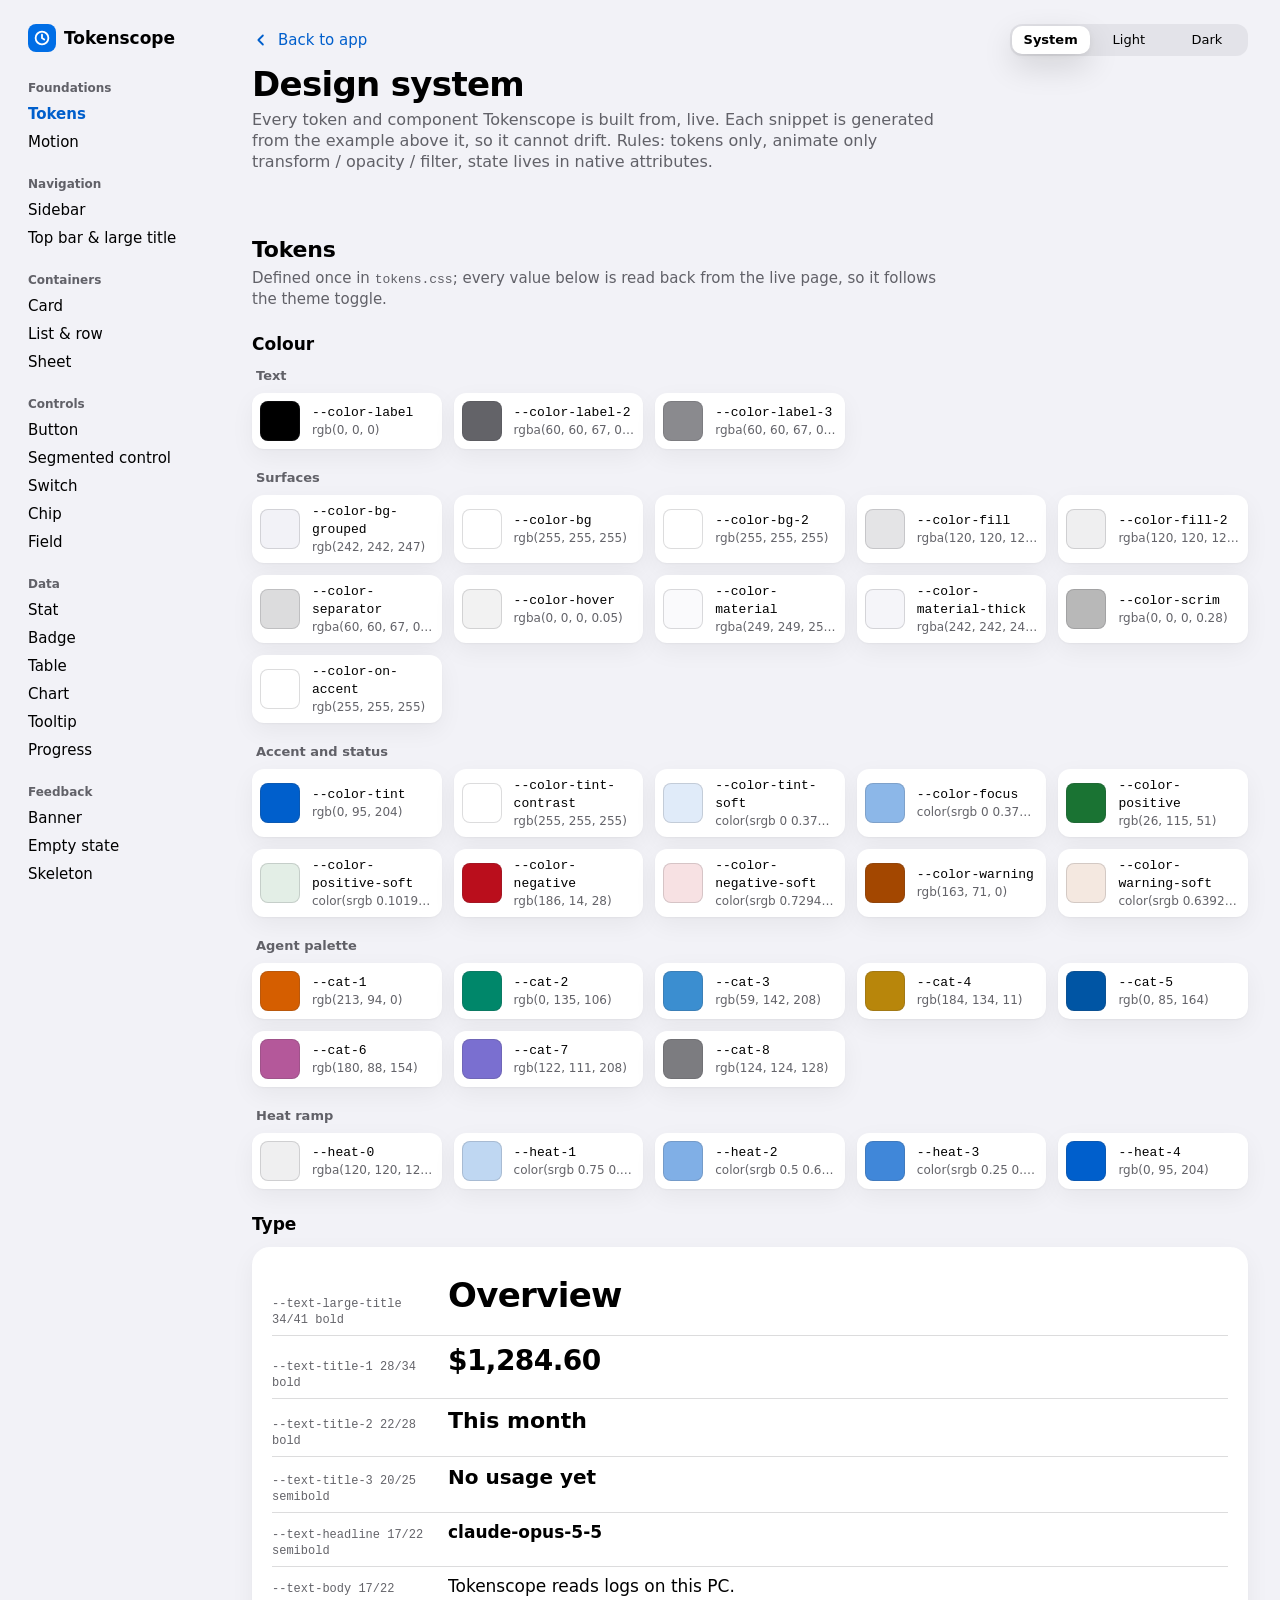
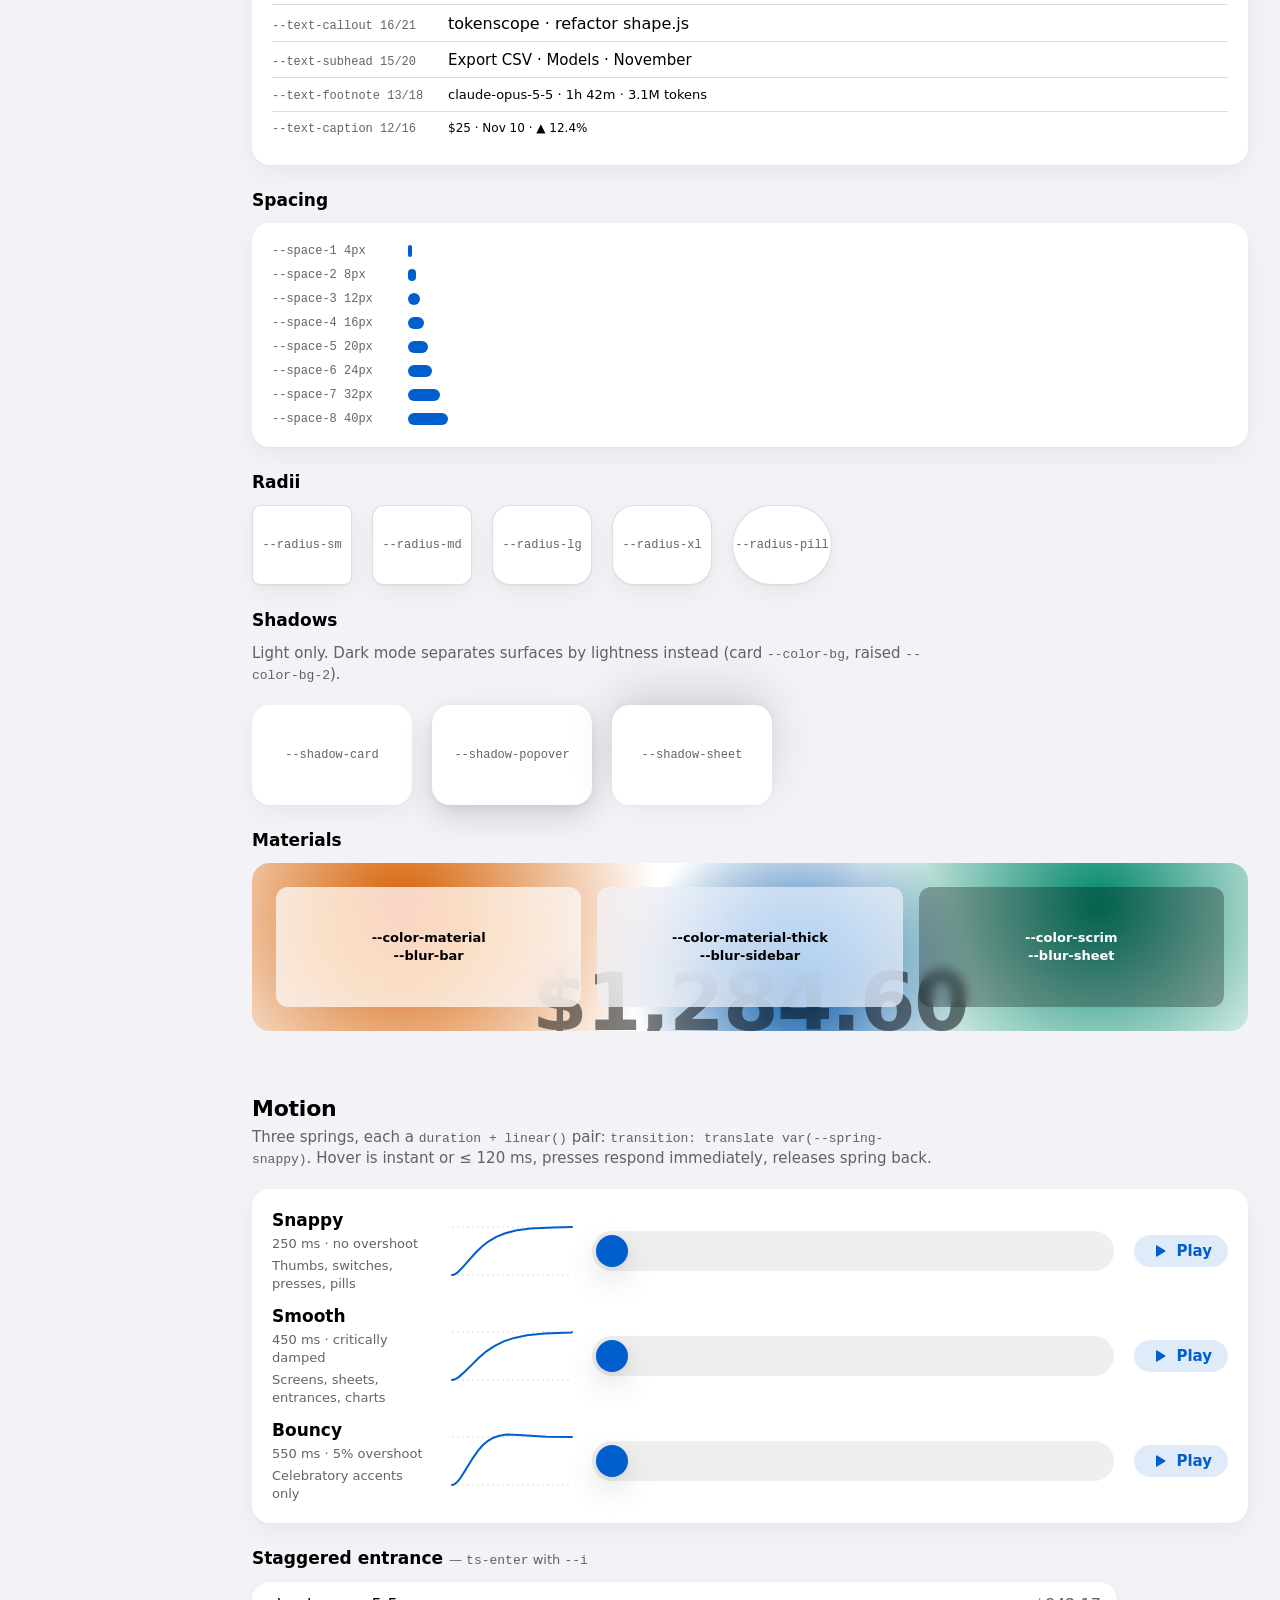
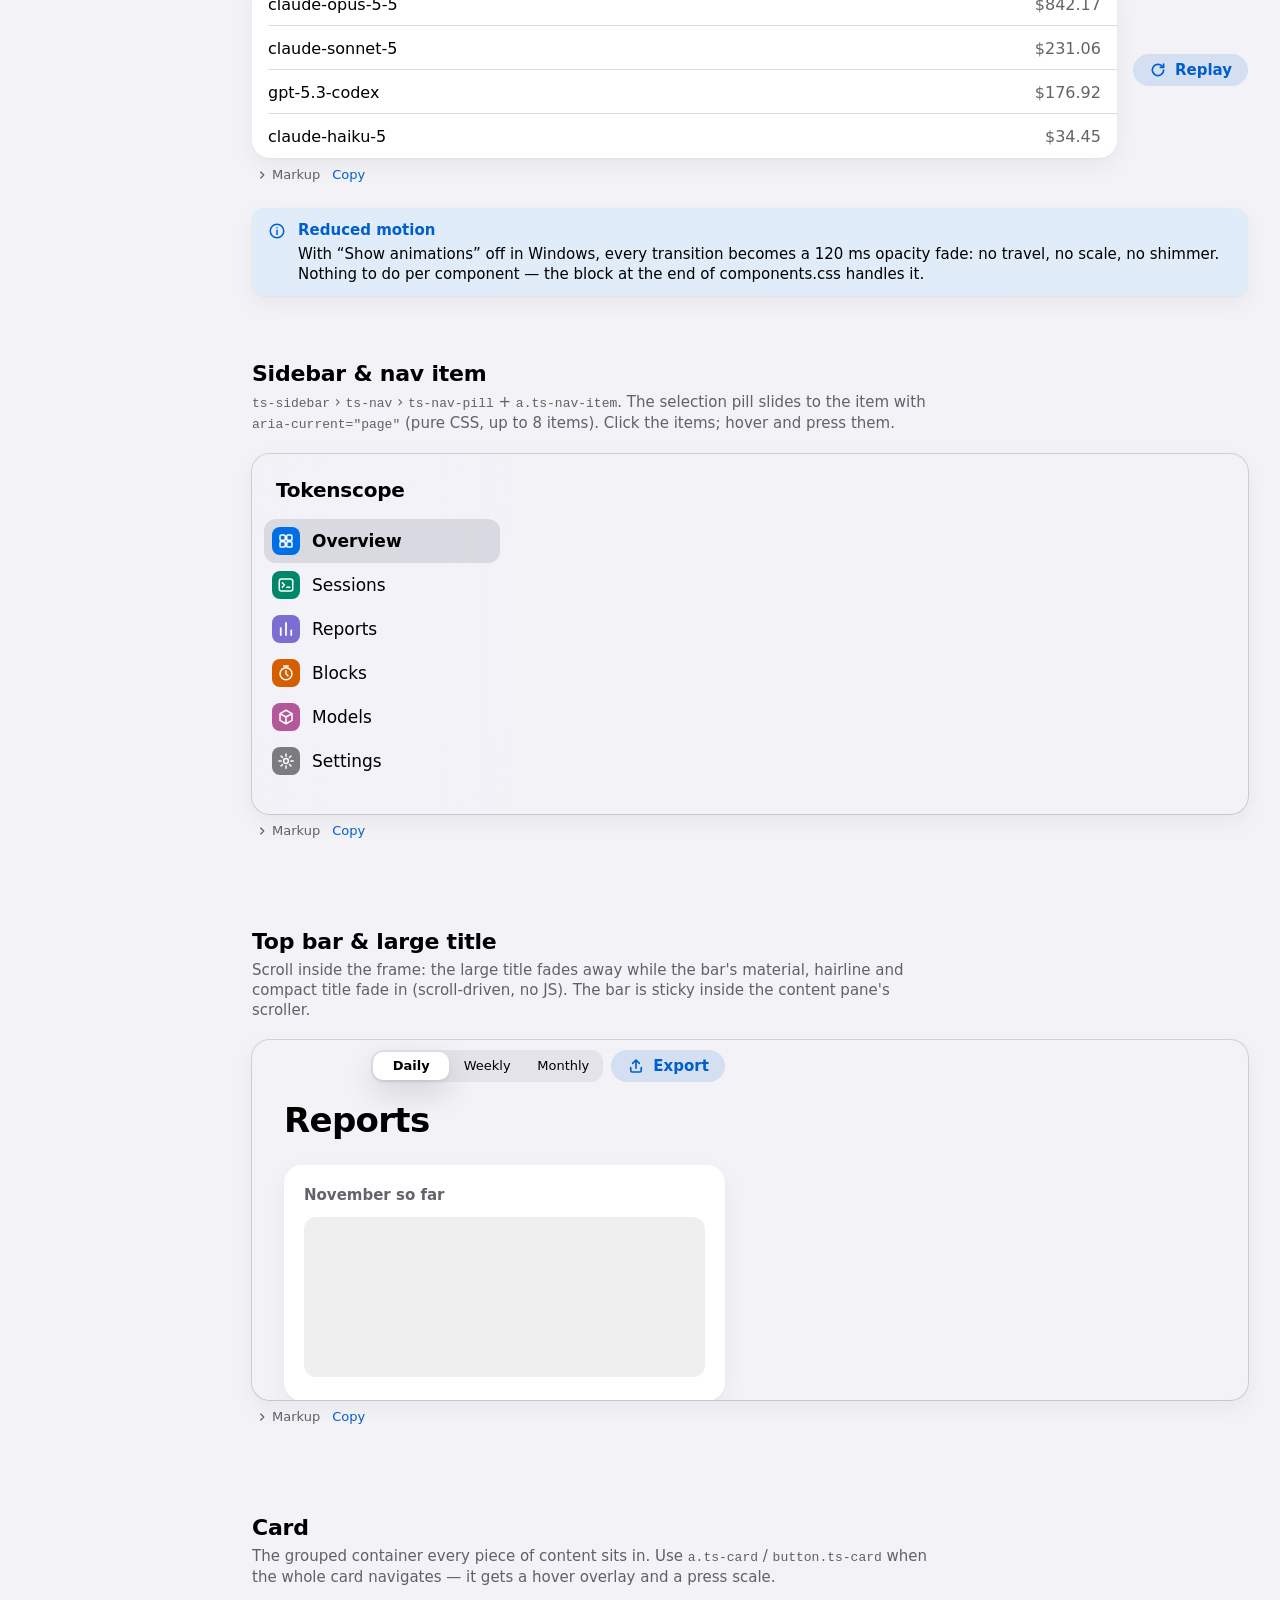
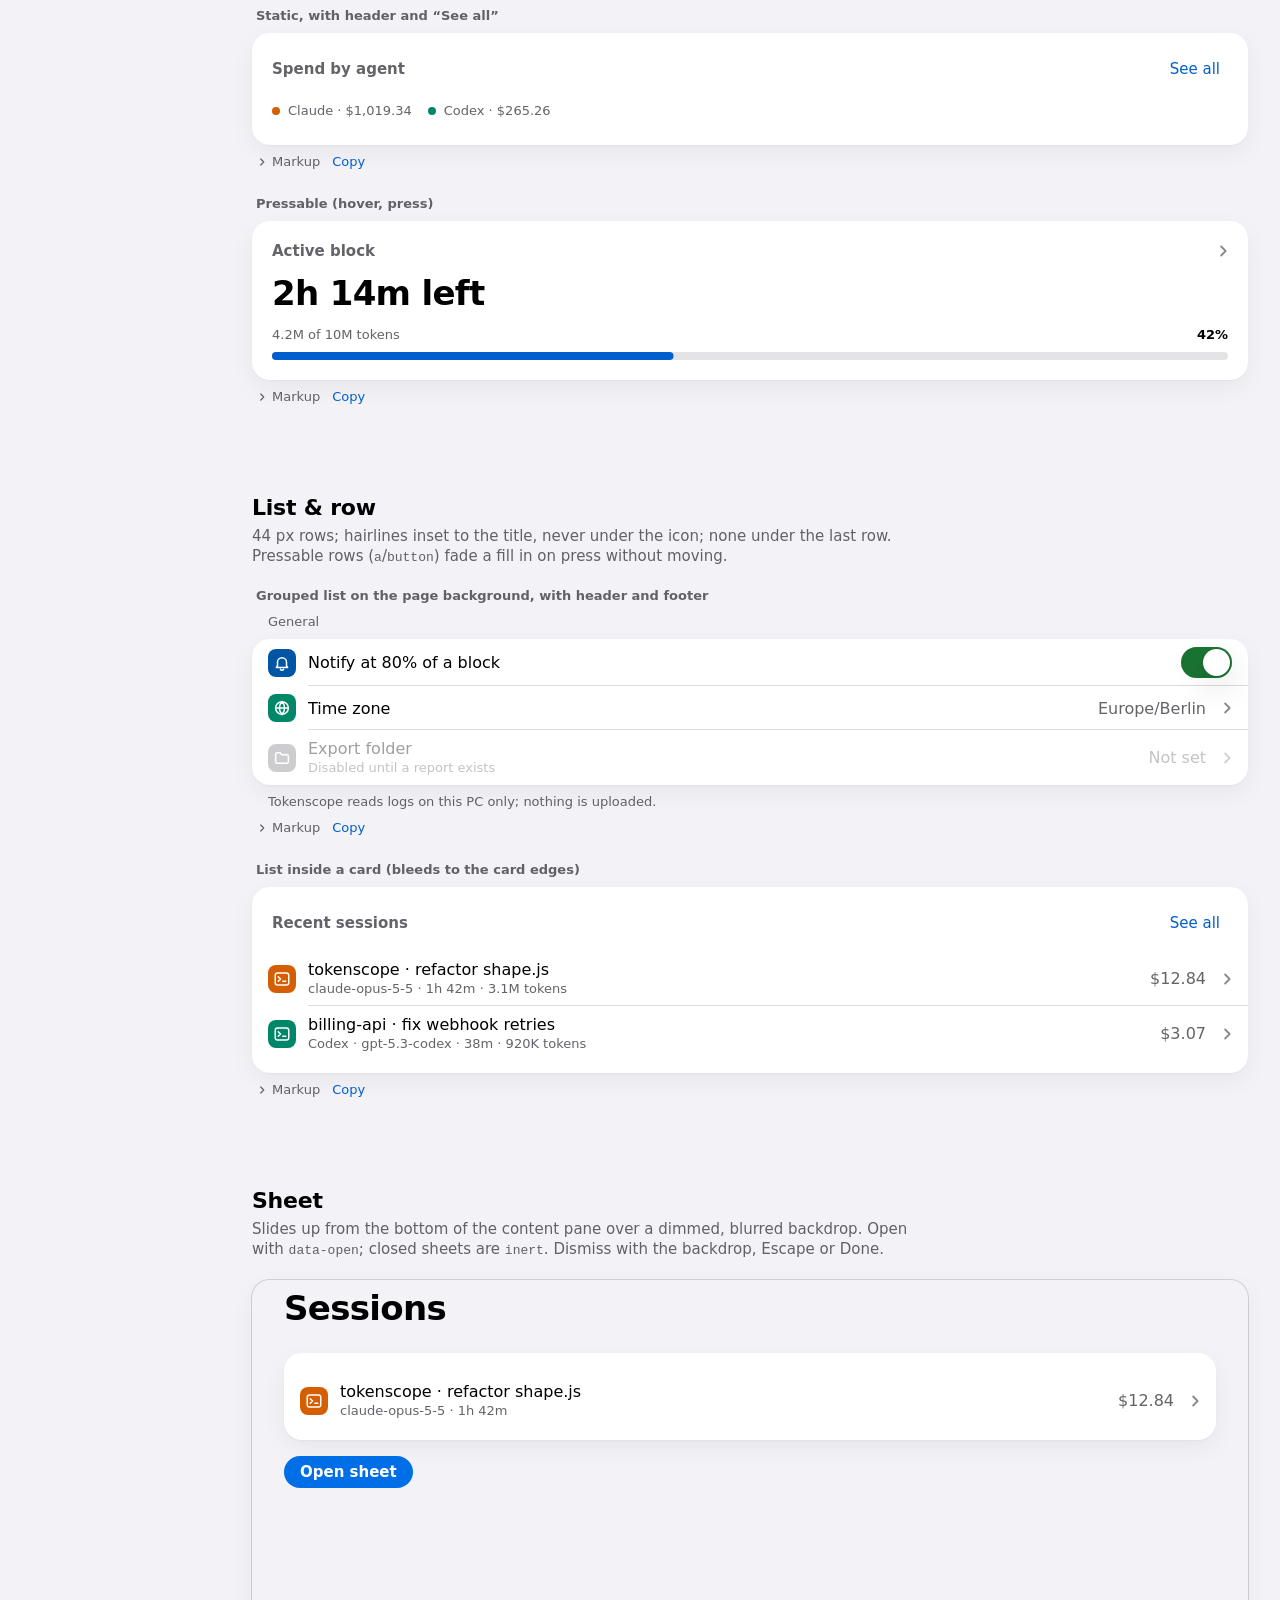
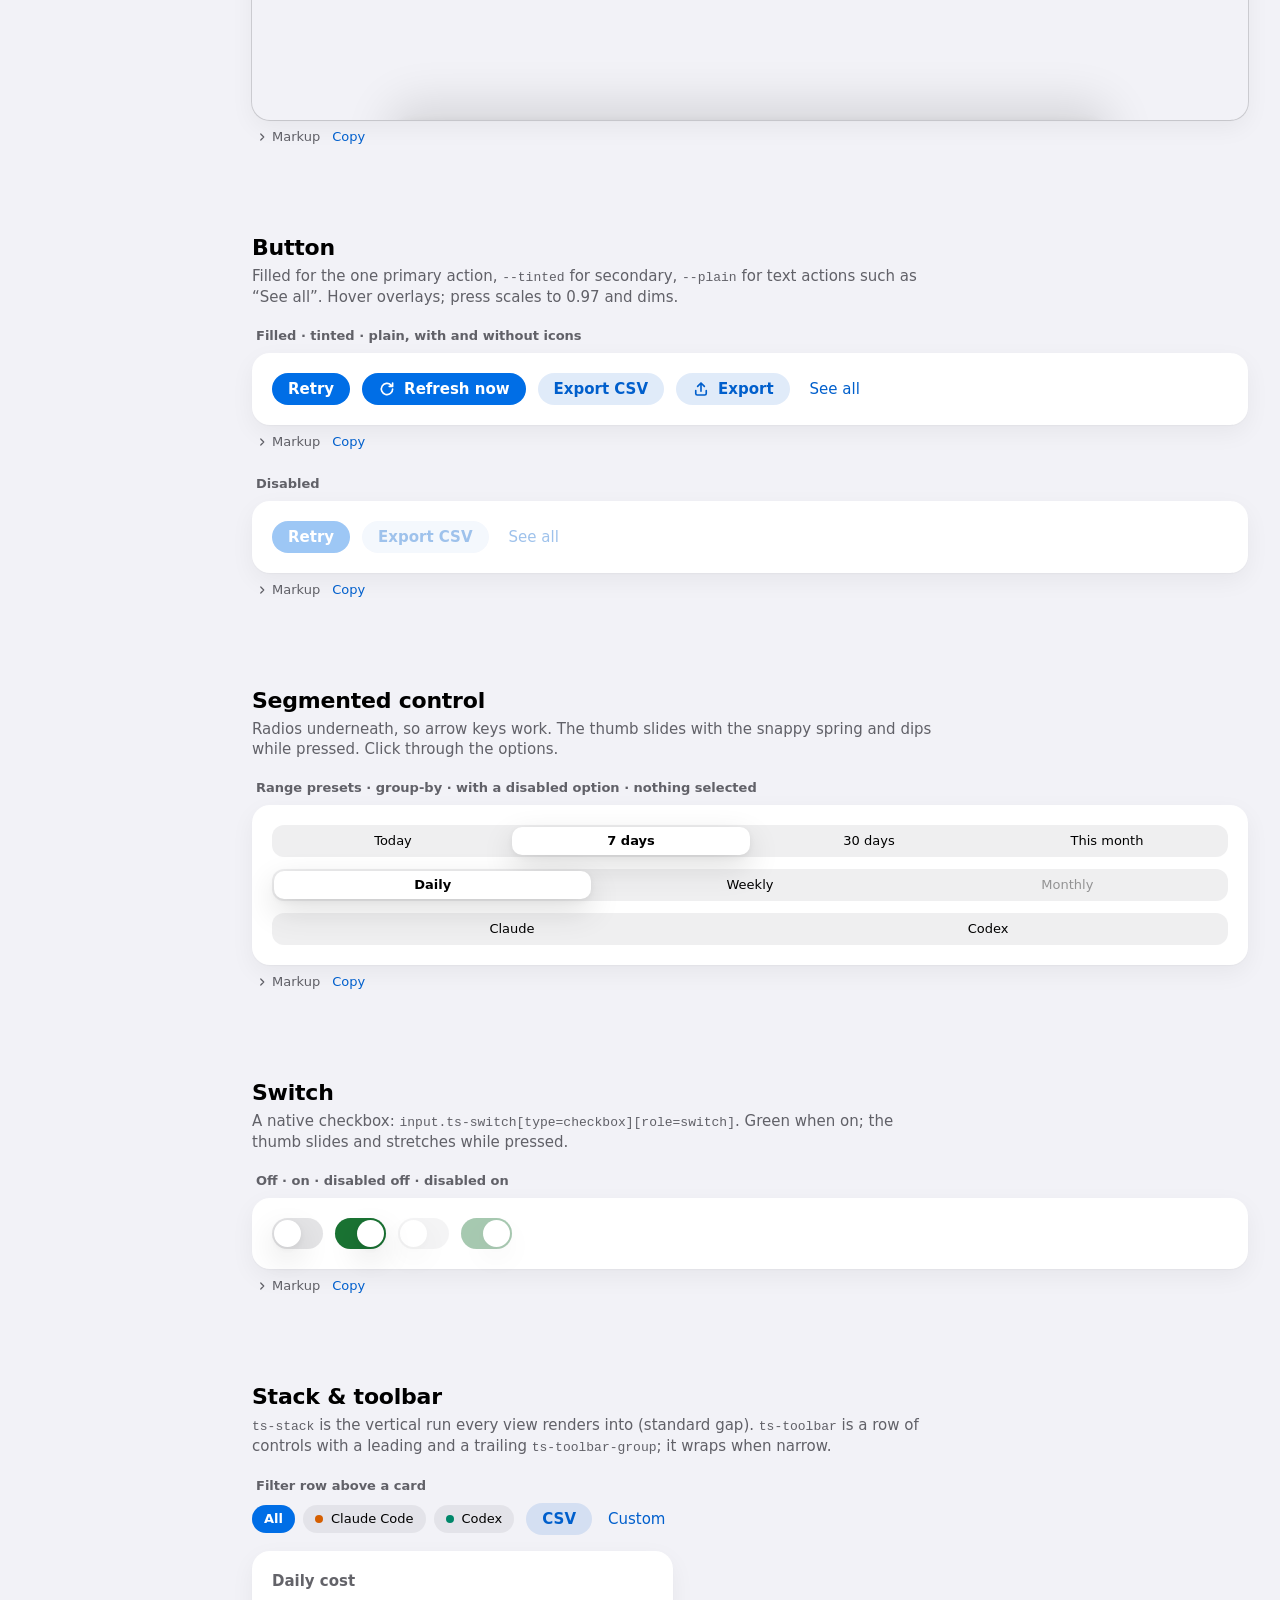
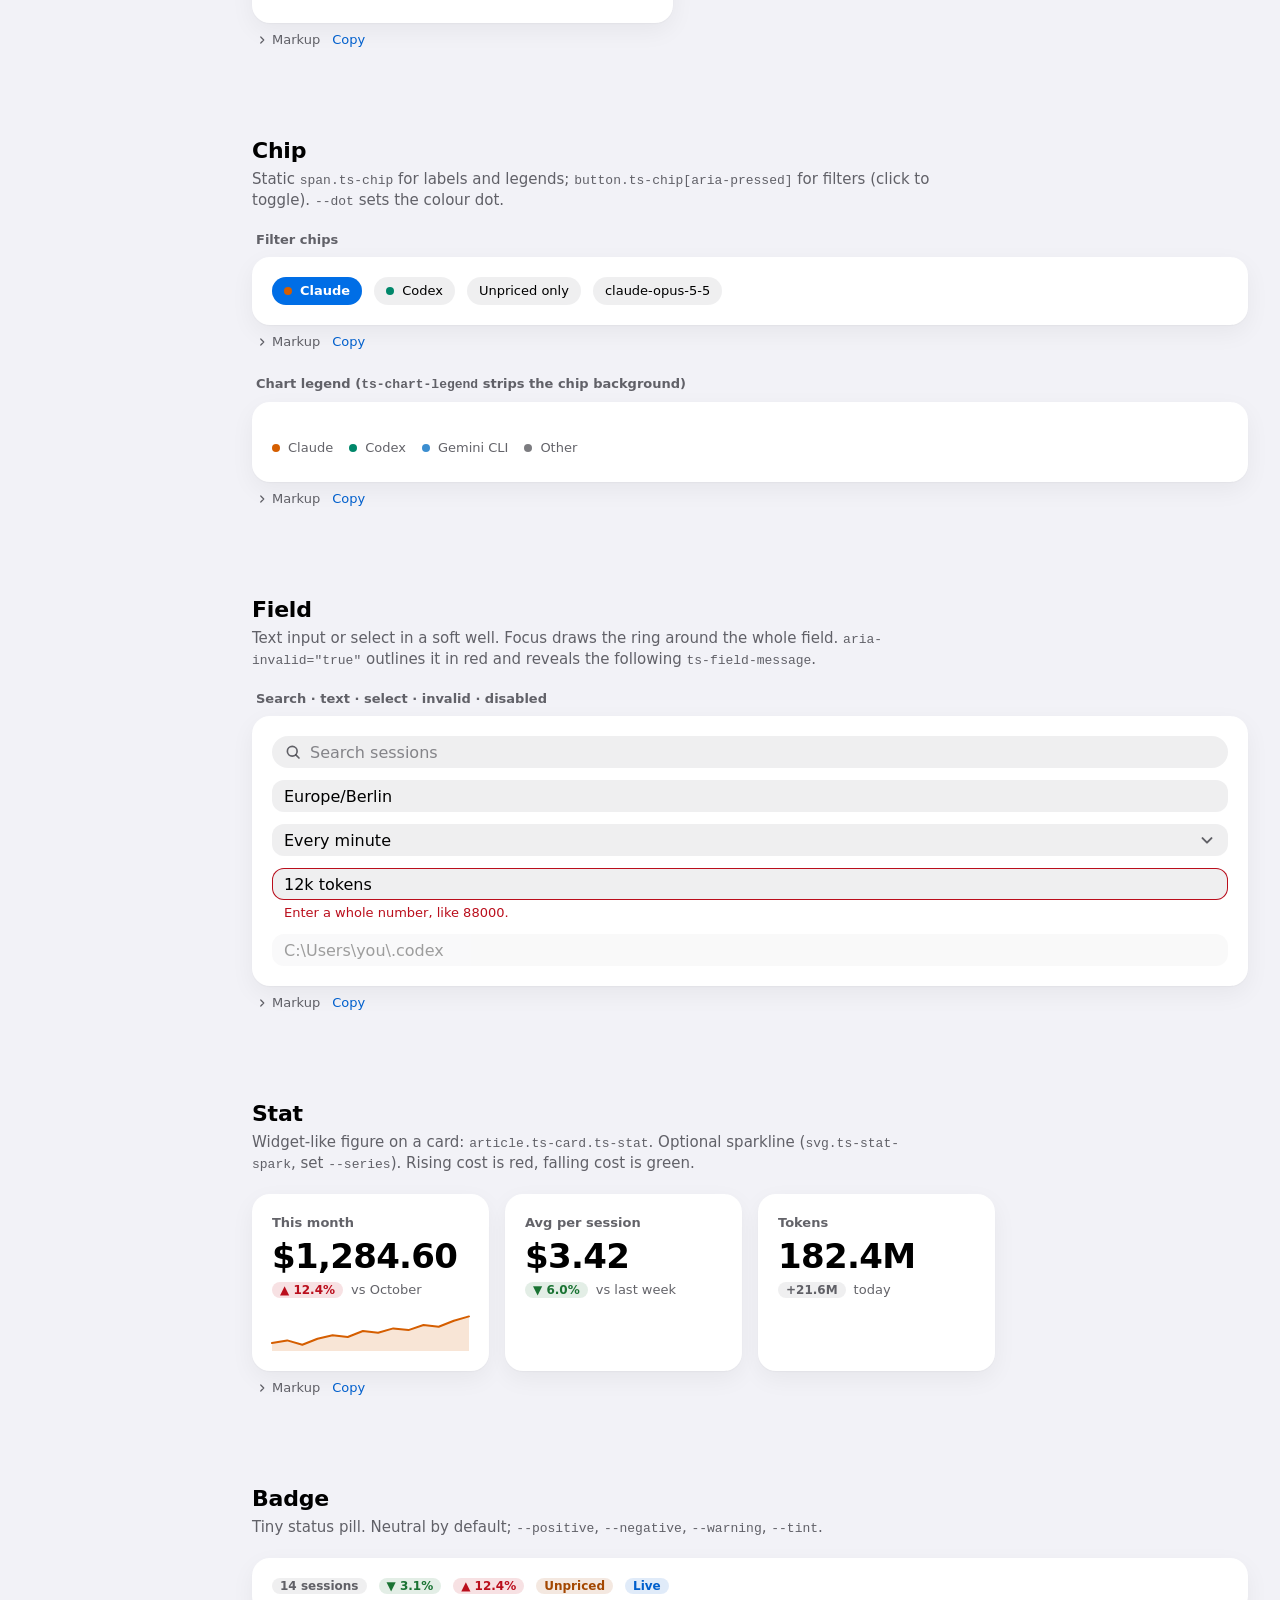
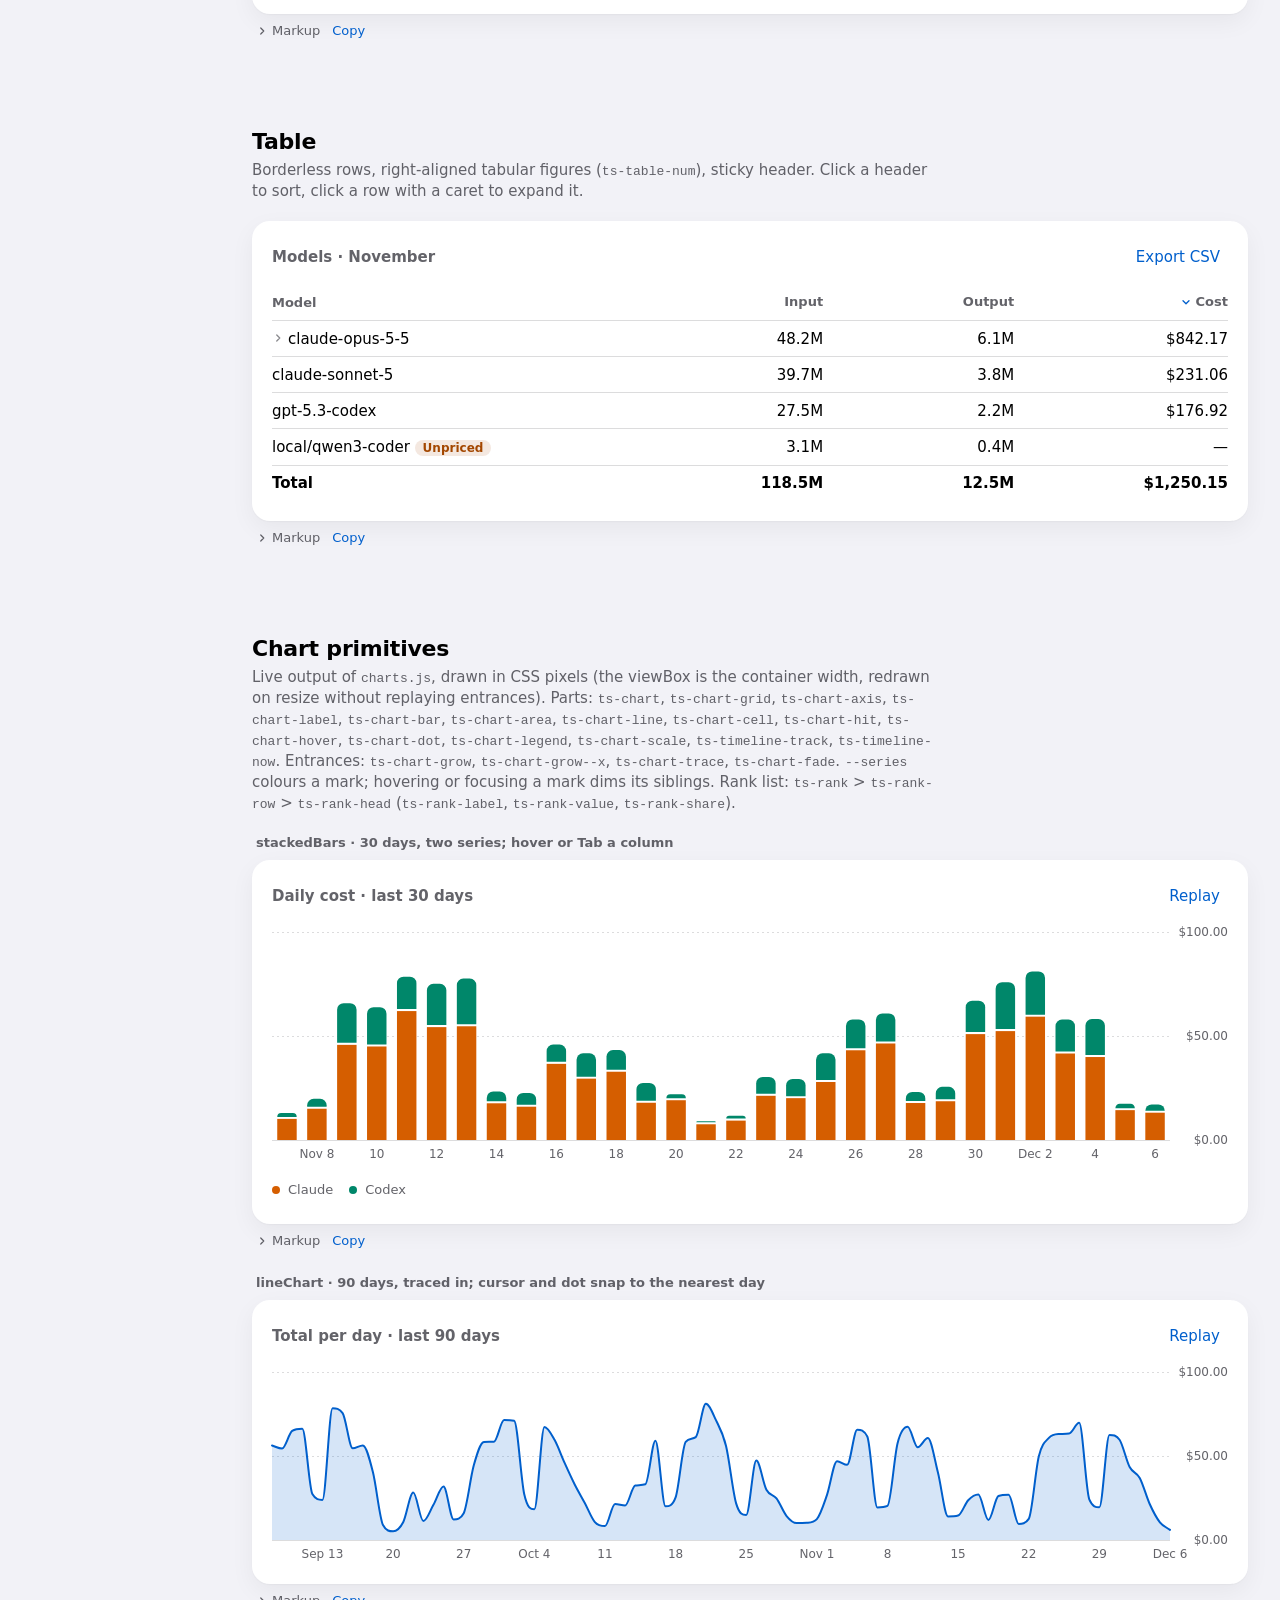
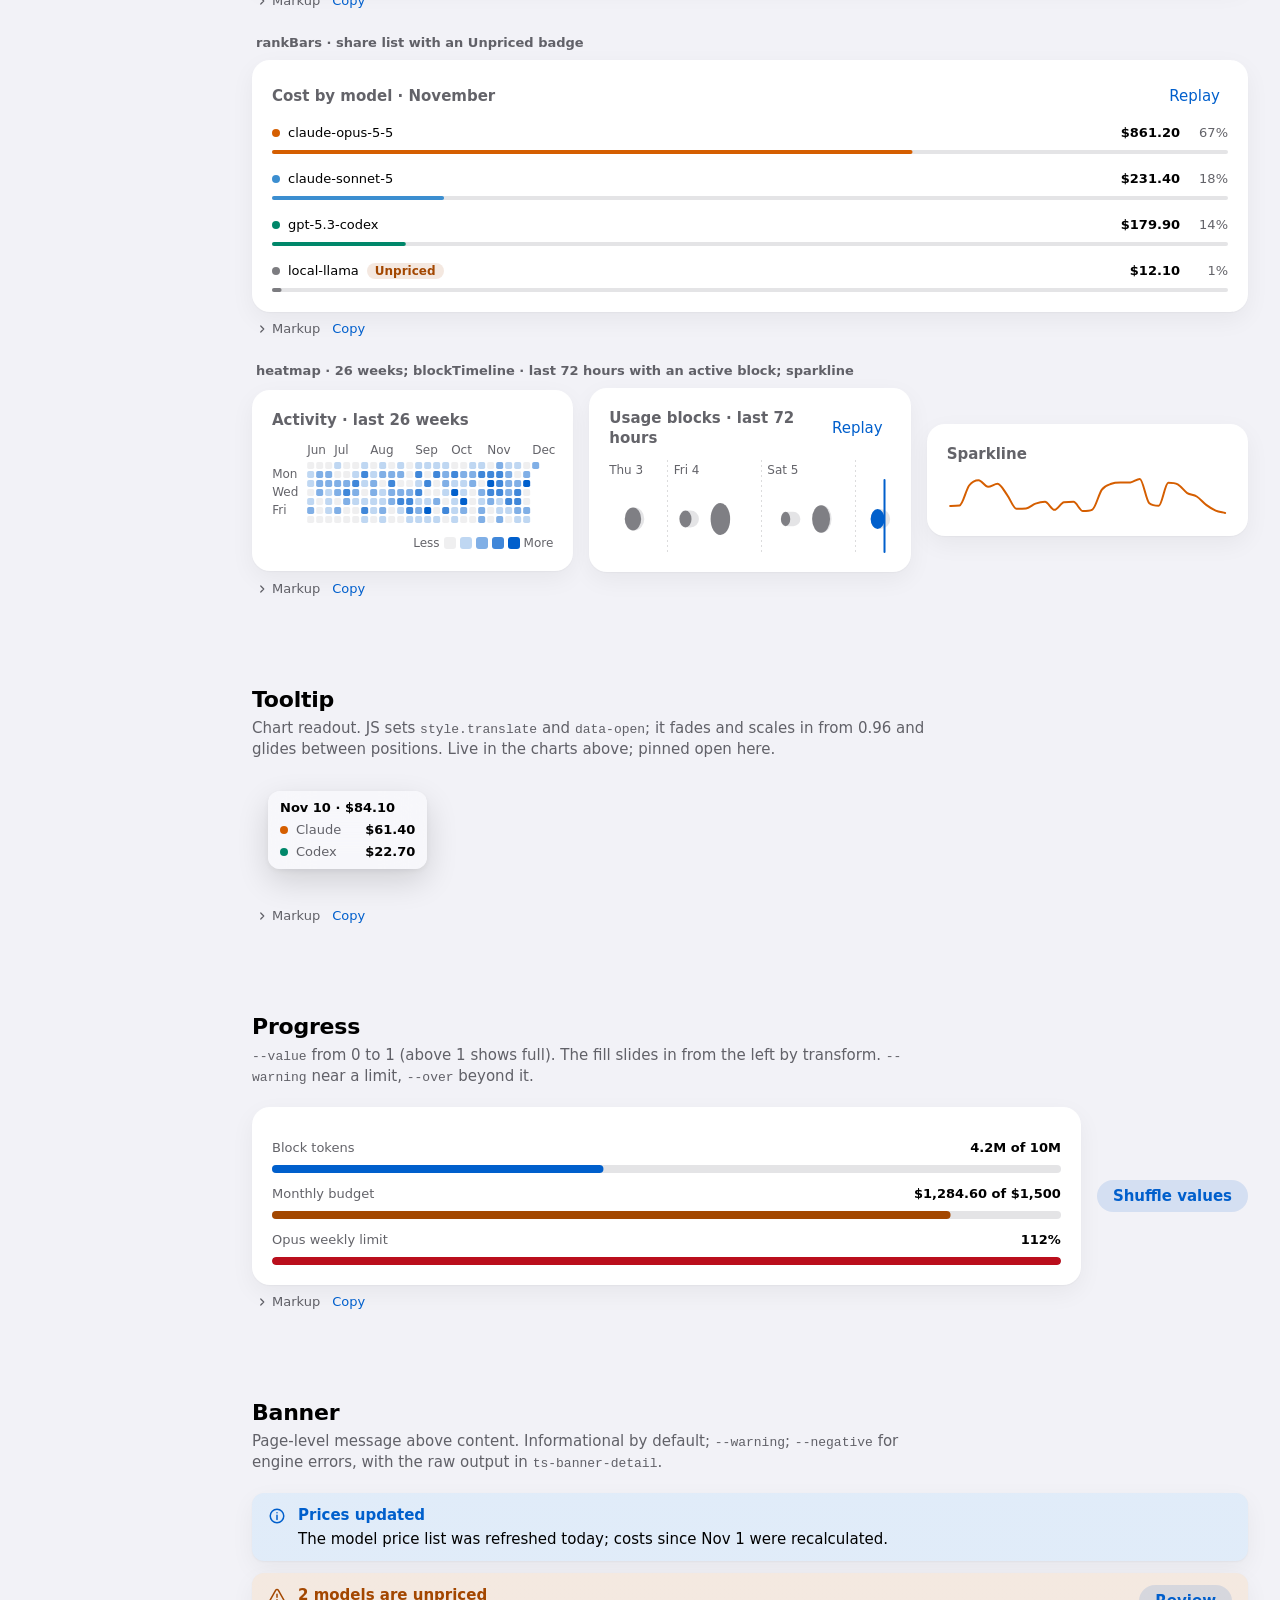
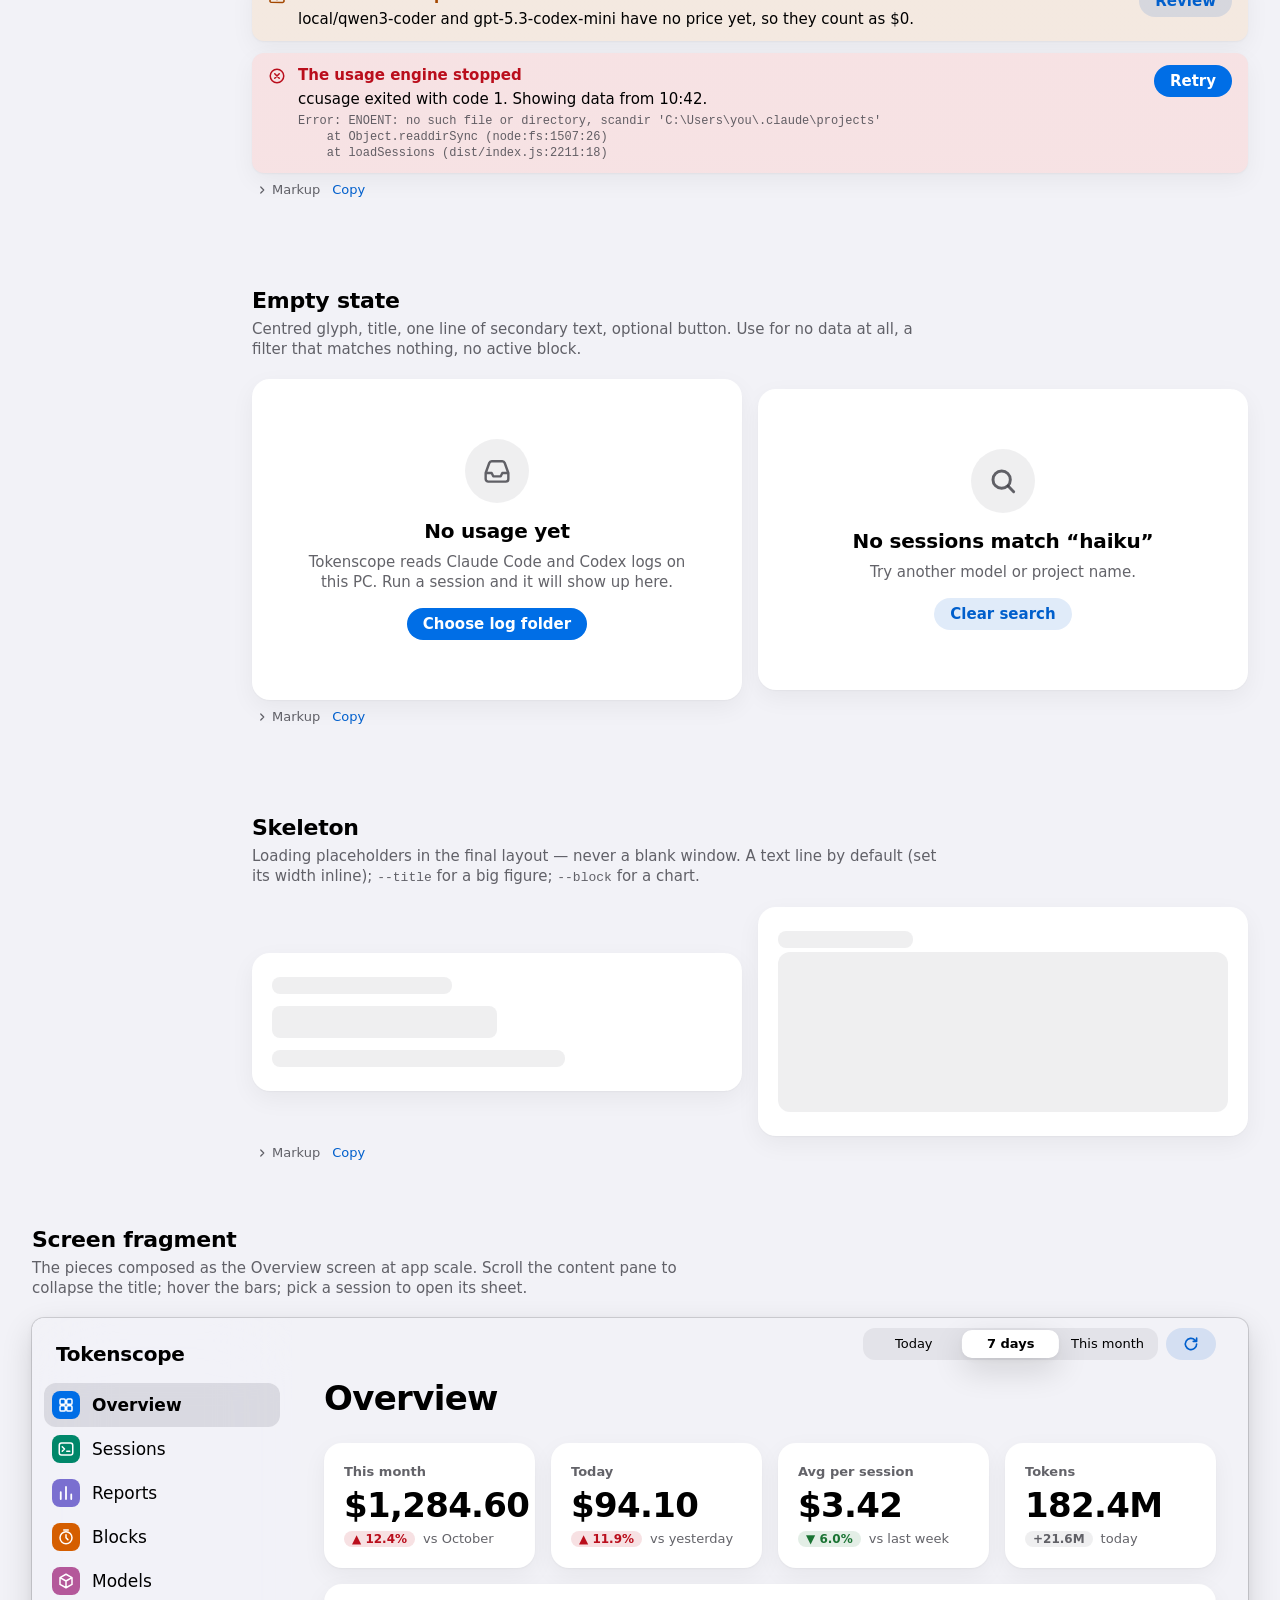
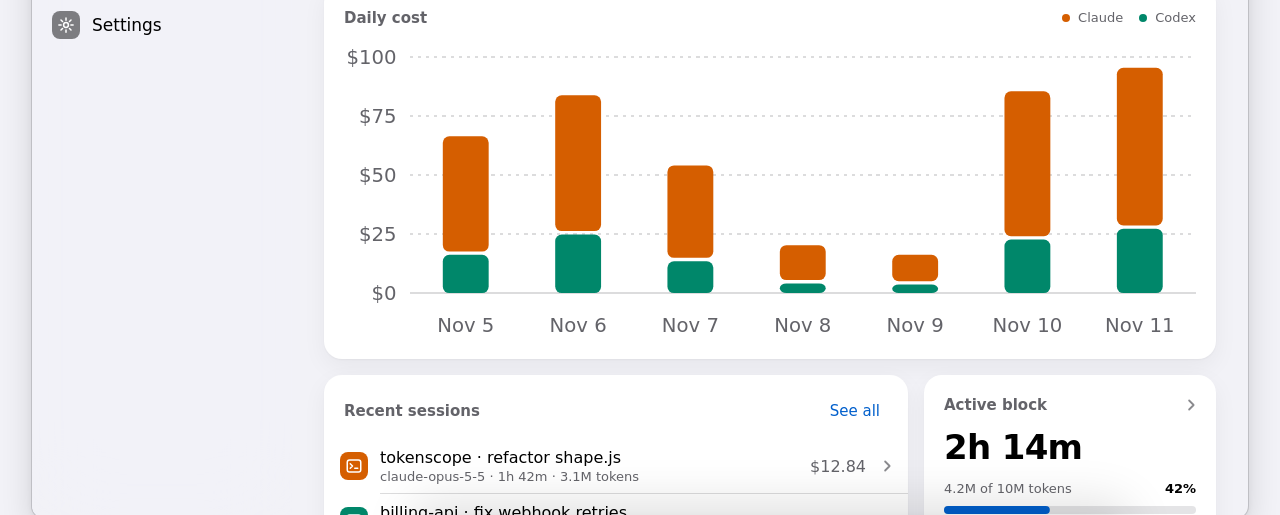
==== src/Tokenscope/ui/design/gallery.html @ 144a78b7 "Tokenscope: a Windows desktop dashboard for Claude Code and Codex usage A .NET 10 WinForms + WebView" ====
<!doctype html>
<html lang="en">
<head>
<meta charset="utf-8">
<meta name="viewport" content="width=device-width, initial-scale=1">
<title>Tokenscope · Design system</title>
<link rel="stylesheet" href="tokens.css">
<link rel="stylesheet" href="components.css">
<style>
  /* Gallery-only chrome (prefix g-). Tokens only, like components.css. Not used by the app. */
  .g-shell {
    --g-index: calc(5 * var(--space-8) + var(--space-5));
    display: grid;
    grid-template-columns: var(--g-index) minmax(0, 1fr);
  }
  .g-index {
    position: sticky; inset-block-start: 0; align-self: start;
    block-size: 100vh; overflow: auto;
    padding: var(--space-6) var(--space-2) var(--space-6) var(--space-4);
  }
  .g-index-brand { display: flex; align-items: center; gap: var(--space-2); padding: 0 var(--space-3) var(--space-2); font: var(--text-headline); }
  .g-index-group { margin: var(--space-5) 0 var(--space-1); padding-inline: var(--space-3); font: var(--text-caption); font-weight: 600; color: var(--color-label-2); }
  .g-index a {
    position: relative; display: block;
    padding: var(--space-1) var(--space-3);
    border-radius: var(--radius-sm);
    color: var(--color-label); font: var(--text-subhead); text-decoration: none;
    &::before { content: ""; position: absolute; inset: 0; border-radius: inherit; background: var(--color-fill-2); opacity: 0; transition: opacity var(--dur-fast) ease-out; }
    &:hover::before { opacity: 1; }
    &[aria-current] { color: var(--color-tint); font-weight: 600; }
  }
  .g-main { min-inline-size: 0; max-inline-size: calc(var(--size-content-max) + 2 * var(--space-7)); padding: var(--space-6) var(--space-7) var(--space-8); }
  .g-header { display: flex; flex-wrap: wrap; align-items: center; justify-content: space-between; gap: var(--space-4); }
  .g-header .ts-button--plain { margin-inline-start: calc(-1 * var(--space-2)); }
  .g-title { margin: var(--space-2) 0 var(--space-1); font: var(--text-large-title); letter-spacing: var(--tracking-tight); }
  .g-lede { margin: 0; max-inline-size: 68ch; font: var(--text-callout); color: var(--color-label-2); }
  .g-section { padding-block-start: calc(2 * var(--space-7)); scroll-margin-block-start: var(--space-2); }
  .g-section > h2 { margin: 0 0 var(--space-1); font: var(--text-title-2); letter-spacing: var(--tracking-snug); }
  .g-desc { margin: 0 0 var(--space-5); max-inline-size: 72ch; font: var(--text-subhead); color: var(--color-label-2); }
  .g-desc code, .g-note code { font: var(--text-footnote); font-family: var(--font-mono); }
  .g-h3 { margin: var(--space-6) 0 var(--space-3); font: var(--text-headline); }

  /* demo = label + live stage + generated snippet */
  .g-demo { margin-block-end: var(--space-6); }
  .g-demo-label { margin: 0 0 var(--space-2); padding-inline: var(--space-1); font: var(--text-footnote); font-weight: 600; color: var(--color-label-2); }
  .g-stage { display: flex; flex-wrap: wrap; align-items: center; gap: var(--space-4); }
  .g-stage > .ts-card, .g-stage > .ts-banner, .g-stage > .g-col { flex: 1 1 calc(7 * var(--space-8)); min-inline-size: 0; }
  .g-stage > .ts-list, .g-stage > .g-list-wrap { flex: 1 1 calc(9 * var(--space-8)); }
  .g-row { display: flex; flex-wrap: wrap; align-items: center; gap: var(--space-3); }
  .g-col { display: grid; gap: var(--space-3); align-content: start; }
  .g-grid { display: grid; gap: var(--space-4); grid-template-columns: repeat(auto-fit, minmax(calc(7 * var(--space-8)), 1fr)); inline-size: 100%; }
  .g-caption { font: var(--text-footnote); color: var(--color-label-2); }
  .g-note { margin: var(--space-2) 0 0; padding-inline: var(--space-1); font: var(--text-footnote); color: var(--color-label-2); }
  .g-code { margin-block-start: var(--space-2); }
  .g-code summary {
    display: flex; align-items: center; gap: var(--space-1);
    inline-size: fit-content; padding-inline: var(--space-1);
    font: var(--text-footnote); color: var(--color-label-2); list-style: none; cursor: default;
    &::-webkit-details-marker { display: none; }
    & .ts-button { min-block-size: 0; font: var(--text-footnote); }
  }
  .g-disclosure { inline-size: var(--space-3); block-size: var(--space-3); transition: rotate var(--spring-snappy); }
  .g-code[open] .g-disclosure { rotate: 90deg; }
  .g-code pre {
    margin: var(--space-2) 0 0; padding: var(--space-4);
    max-block-size: calc(9 * var(--space-8)); overflow: auto;
    border-radius: var(--radius-md); background: var(--color-fill-2);
    color: var(--color-label); font: var(--text-caption); font-family: var(--font-mono); tab-size: 2;
  }
  .g-ico { inline-size: var(--size-icon); block-size: var(--size-icon); }

  /* tokens */
  .g-swatches { display: grid; gap: var(--space-3); grid-template-columns: repeat(auto-fill, minmax(calc(4 * var(--space-8) + var(--space-5)), 1fr)); margin-block-end: var(--space-5); }
  .g-swatch { display: flex; align-items: center; gap: var(--space-3); padding: var(--space-2); border-radius: var(--radius-md); background: var(--color-bg); box-shadow: var(--shadow-card); }
  .g-swatch-chip { flex: none; inline-size: var(--space-8); block-size: var(--space-8); border-radius: var(--radius-sm); box-shadow: inset 0 0 0 var(--hairline) var(--color-separator); }
  .g-swatch-name { display: block; font: var(--text-footnote); font-family: var(--font-mono); }
  .g-swatch-value { display: block; font: var(--text-caption); color: var(--color-label-2); overflow: hidden; text-overflow: ellipsis; white-space: nowrap; }
  .g-swatch > span:last-child { min-inline-size: 0; }
  .g-type-row { display: flex; align-items: baseline; gap: var(--space-4); padding-block: var(--space-2); box-shadow: inset 0 calc(-1 * var(--hairline)) 0 var(--color-separator); &:last-child { box-shadow: none; } }
  .g-type-meta { flex: none; inline-size: calc(4 * var(--space-8)); font: var(--text-caption); font-family: var(--font-mono); color: var(--color-label-2); }
  .g-type-sample { min-inline-size: 0; overflow: hidden; text-overflow: ellipsis; white-space: nowrap; }
  .g-scale { display: grid; gap: var(--space-2); }
  .g-scale-row { display: flex; align-items: center; gap: var(--space-4); font: var(--text-caption); font-family: var(--font-mono); color: var(--color-label-2); }
  .g-scale-row > span:first-child { flex: none; inline-size: calc(3 * var(--space-8)); }
  .g-space-bar { block-size: var(--space-3); border-radius: var(--radius-pill); background: var(--color-tint); }
  .g-tiles { display: flex; flex-wrap: wrap; gap: var(--space-5); }
  .g-tile { display: grid; place-items: center; inline-size: calc(2 * var(--space-8) + var(--space-5)); block-size: calc(2 * var(--space-8)); background: var(--color-bg); box-shadow: var(--shadow-card), inset 0 0 0 var(--hairline) var(--color-separator); font: var(--text-caption); font-family: var(--font-mono); color: var(--color-label-2); }
  .g-tile--shadow { inline-size: calc(4 * var(--space-8)); block-size: calc(2 * var(--space-8) + var(--space-5)); border-radius: var(--radius-lg); box-shadow: none; }
  .g-materials {
    position: relative; display: grid; grid-template-columns: repeat(3, 1fr); gap: var(--space-4); align-items: center;
    padding: var(--space-6); border-radius: var(--radius-lg); overflow: clip;
    background:
      radial-gradient(circle at 15% 30%, var(--cat-1), transparent 30%),
      radial-gradient(circle at 55% 70%, var(--cat-5), transparent 30%),
      radial-gradient(circle at 85% 25%, var(--cat-2), transparent 28%),
      var(--color-bg);
  }
  .g-materials-word { position: absolute; inset: auto 0 var(--space-2); text-align: center; font: var(--text-large-title); font-size: calc(2 * var(--space-8)); letter-spacing: var(--tracking-tight); opacity: .5; }
  .g-mat { position: relative; display: grid; place-items: center; block-size: calc(3 * var(--space-8)); border-radius: var(--radius-md); font: var(--text-footnote); font-weight: 600; text-align: center; }
  .g-mat--bar { background: var(--color-material); backdrop-filter: var(--blur-bar); }
  .g-mat--sidebar { background: var(--color-material-thick); backdrop-filter: var(--blur-sidebar); }
  .g-mat--scrim { background: var(--color-scrim); backdrop-filter: var(--blur-sheet); color: var(--color-on-accent); }

  /* motion */
  .g-springs { display: grid; gap: var(--space-3); }
  .g-spring { display: grid; grid-template-columns: calc(4 * var(--space-8)) calc(3 * var(--space-8)) minmax(0, 1fr) auto; align-items: center; gap: var(--space-5); }
  .g-spring-meta { display: grid; gap: var(--space-1); font: var(--text-footnote); color: var(--color-label-2); & strong { font: var(--text-headline); color: var(--color-label); } }
  .g-curve { inline-size: 100%; block-size: calc(2 * var(--space-8)); overflow: visible; }
  .g-curve-guide { stroke: var(--color-separator); stroke-width: var(--hairline); stroke-dasharray: 2 3; fill: none; }
  .g-curve-path { stroke: var(--color-tint); stroke-width: var(--size-line); fill: none; stroke-linecap: round; }
  .g-track { container-type: inline-size; padding: var(--space-1); border-radius: var(--radius-pill); background: var(--color-fill-2); }
  .g-puck {
    --_spring: var(--spring-snappy);
    display: block; inline-size: var(--size-control); block-size: var(--size-control);
    border-radius: var(--radius-pill); background: var(--color-tint); box-shadow: var(--shadow-popover);
    transition: translate var(--_spring);
  }
  [data-spring="smooth"] .g-puck { --_spring: var(--spring-smooth); }
  [data-spring="bouncy"] .g-puck { --_spring: var(--spring-bouncy); }
  [data-on] .g-puck { translate: calc(100cqi - var(--size-control)) 0; }

  /* frames that stand in for the app window / content pane */
  .g-frame {
    position: relative; display: flex; inline-size: 100%;
    border-radius: var(--radius-lg); overflow: clip;
    background: var(--color-bg-grouped);
    box-shadow: 0 0 0 var(--hairline) var(--color-separator), var(--shadow-card);
  }
  .g-frame--short { block-size: calc(9 * var(--space-8)); }
  .g-frame--tall { block-size: calc(11 * var(--space-8)); }
  .g-pane { position: relative; flex: 1; min-inline-size: 0; overflow: clip; }
  .g-scroll { block-size: 100%; overflow: auto; }
  .g-content { padding: 0 var(--space-7) var(--space-7); display: grid; gap: var(--space-4); }
  .g-content > .ts-large-title { margin-block-end: calc(-1 * var(--space-2)); }
  .g-chart-wrap { position: relative; }
  .g-tip-stage { position: relative; block-size: calc(3 * var(--space-8)); flex: 1 1 calc(6 * var(--space-8)); }
  .g-screen { grid-column: 1 / -1; position: relative; padding: 0 var(--space-7) var(--space-8); background: var(--color-bg-grouped); } /* covers the sticky index */
  .g-screen > .ts-app { block-size: min(calc(20 * var(--space-8)), calc(100vh - var(--space-8))); box-shadow: 0 0 0 var(--hairline) var(--color-separator), var(--shadow-popover); border-radius: var(--radius-md); }
  /* ?shell: the screen fragment alone at window size (checks .ts-app fills 100dvh without page scroll) */
  [data-g-shell] :is(.g-index, .g-main, .g-screen > :not(.ts-app)) { display: none; }
  [data-g-shell] .g-screen { padding: 0; }
  [data-g-shell] .g-screen > .ts-app { block-size: 100dvh; border-radius: 0; box-shadow: none; }
</style>
</head>
<body>
<svg width="0" height="0" style="position: absolute" aria-hidden="true">
  <symbol id="i-grid" viewBox="0 0 24 24" fill="none" stroke="currentColor" stroke-width="2" stroke-linejoin="round"><rect x="4" y="4" width="7" height="7" rx="1.5"/><rect x="13" y="4" width="7" height="7" rx="1.5"/><rect x="4" y="13" width="7" height="7" rx="1.5"/><rect x="13" y="13" width="7" height="7" rx="1.5"/></symbol>
  <symbol id="i-terminal" viewBox="0 0 24 24" fill="none" stroke="currentColor" stroke-width="2" stroke-linecap="round" stroke-linejoin="round"><rect x="3" y="4" width="18" height="16" rx="3"/><path d="M7 9l3 3-3 3M13 15h4"/></symbol>
  <symbol id="i-chart" viewBox="0 0 24 24" fill="none" stroke="currentColor" stroke-width="2.4" stroke-linecap="round"><path d="M5 20V11M12 20V4M19 20v-6"/></symbol>
  <symbol id="i-timer" viewBox="0 0 24 24" fill="none" stroke="currentColor" stroke-width="2" stroke-linecap="round" stroke-linejoin="round"><circle cx="12" cy="13" r="8"/><path d="M12 9v4l2.5 2.5M9 2.5h6"/></symbol>
  <symbol id="i-cube" viewBox="0 0 24 24" fill="none" stroke="currentColor" stroke-width="2" stroke-linejoin="round"><path d="M12 3l8 4.5v9L12 21l-8-4.5v-9L12 3zM4 7.5l8 4.5 8-4.5M12 12v9"/></symbol>
  <symbol id="i-gear" viewBox="0 0 24 24" fill="none" stroke="currentColor" stroke-width="2" stroke-linecap="round"><circle cx="12" cy="12" r="3.2"/><path d="M12 2.5v3M12 18.5v3M5.3 5.3l2.1 2.1M16.6 16.6l2.1 2.1M2.5 12h3M18.5 12h3M5.3 18.7l2.1-2.1M16.6 7.4l2.1-2.1"/></symbol>
  <symbol id="i-chevron" viewBox="0 0 24 24" fill="none" stroke="currentColor" stroke-width="2.4" stroke-linecap="round" stroke-linejoin="round"><path d="M9.5 6l6 6-6 6"/></symbol>
  <symbol id="i-back" viewBox="0 0 24 24" fill="none" stroke="currentColor" stroke-width="2.4" stroke-linecap="round" stroke-linejoin="round"><path d="M14.5 6l-6 6 6 6"/></symbol>
  <symbol id="i-down" viewBox="0 0 24 24" fill="none" stroke="currentColor" stroke-width="2.6" stroke-linecap="round" stroke-linejoin="round"><path d="M6 9.5l6 6 6-6"/></symbol>
  <symbol id="i-search" viewBox="0 0 24 24" fill="none" stroke="currentColor" stroke-width="2.2" stroke-linecap="round"><circle cx="11" cy="11" r="6.5"/><path d="M20 20l-4.2-4.2"/></symbol>
  <symbol id="i-info" viewBox="0 0 24 24" fill="none" stroke="currentColor" stroke-width="2" stroke-linecap="round"><circle cx="12" cy="12" r="9"/><path d="M12 11v5.5M12 7.6v.1"/></symbol>
  <symbol id="i-warning" viewBox="0 0 24 24" fill="none" stroke="currentColor" stroke-width="2" stroke-linecap="round" stroke-linejoin="round"><path d="M10.3 4.3L2.8 17.5A2 2 0 0 0 4.5 20.5h15a2 2 0 0 0 1.7-3L13.7 4.3a2 2 0 0 0-3.4 0zM12 9.5v4M12 17v.1"/></symbol>
  <symbol id="i-error" viewBox="0 0 24 24" fill="none" stroke="currentColor" stroke-width="2" stroke-linecap="round"><circle cx="12" cy="12" r="9"/><path d="M15 9l-6 6M9 9l6 6"/></symbol>
  <symbol id="i-refresh" viewBox="0 0 24 24" fill="none" stroke="currentColor" stroke-width="2.2" stroke-linecap="round" stroke-linejoin="round"><path d="M19.5 12a7.5 7.5 0 1 1-2.2-5.3M19.5 4v4.5H15"/></symbol>
  <symbol id="i-export" viewBox="0 0 24 24" fill="none" stroke="currentColor" stroke-width="2.2" stroke-linecap="round" stroke-linejoin="round"><path d="M12 15V4M7.5 8.5L12 4l4.5 4.5M5 14v4a2 2 0 0 0 2 2h10a2 2 0 0 0 2-2v-4"/></symbol>
  <symbol id="i-tray" viewBox="0 0 24 24" fill="none" stroke="currentColor" stroke-width="1.8" stroke-linecap="round" stroke-linejoin="round"><path d="M3.5 13.5L6.2 6a2 2 0 0 1 1.9-1.3h7.8A2 2 0 0 1 17.8 6l2.7 7.5V18a2 2 0 0 1-2 2h-13a2 2 0 0 1-2-2v-4.5zM3.5 13.5H8l1.2 2.5h5.6l1.2-2.5h4.5"/></symbol>
  <symbol id="i-bell" viewBox="0 0 24 24" fill="none" stroke="currentColor" stroke-width="2" stroke-linecap="round" stroke-linejoin="round"><path d="M6 16V11a6 6 0 0 1 12 0v5l1.5 2h-15L6 16zM10 20.5a2.2 2.2 0 0 0 4 0"/></symbol>
  <symbol id="i-globe" viewBox="0 0 24 24" fill="none" stroke="currentColor" stroke-width="2" stroke-linecap="round"><circle cx="12" cy="12" r="8.5"/><path d="M3.5 12h17M12 3.5c2.5 2.5 3.5 5.5 3.5 8.5s-1 6-3.5 8.5c-2.5-2.5-3.5-5.5-3.5-8.5s1-6 3.5-8.5z"/></symbol>
  <symbol id="i-folder" viewBox="0 0 24 24" fill="none" stroke="currentColor" stroke-width="2" stroke-linejoin="round"><path d="M3.5 7a2 2 0 0 1 2-2h4l2 2.5h7a2 2 0 0 1 2 2V17a2 2 0 0 1-2 2h-13a2 2 0 0 1-2-2V7z"/></symbol>
  <symbol id="i-play" viewBox="0 0 24 24" fill="currentColor"><path d="M8 5.5v13a1 1 0 0 0 1.5.9l10.4-6.5a1 1 0 0 0 0-1.8L9.5 4.6A1 1 0 0 0 8 5.5z"/></symbol>
  <symbol id="i-logo" viewBox="0 0 24 24" fill="none" stroke="currentColor" stroke-width="2.4" stroke-linecap="round"><circle cx="12" cy="12" r="8.5"/><path d="M12 7.5v4.5l3 2"/></symbol>
</svg>

<div class="g-shell">
  <nav class="g-index" aria-label="Sections">
    <div class="g-index-brand"><span class="ts-nav-icon"><svg aria-hidden="true"><use href="#i-logo"/></svg></span>Tokenscope</div>
    <p class="g-index-group">Foundations</p>
    <a href="#tokens">Tokens</a>
    <a href="#motion">Motion</a>
    <p class="g-index-group">Navigation</p>
    <a href="#sidebar">Sidebar</a>
    <a href="#topbar">Top bar &amp; large title</a>
    <p class="g-index-group">Containers</p>
    <a href="#card">Card</a>
    <a href="#list">List &amp; row</a>
    <a href="#sheet">Sheet</a>
    <p class="g-index-group">Controls</p>
    <a href="#button">Button</a>
    <a href="#segmented">Segmented control</a>
    <a href="#switch">Switch</a>
    <a href="#chip">Chip</a>
    <a href="#field">Field</a>
    <p class="g-index-group">Data</p>
    <a href="#stat">Stat</a>
    <a href="#badge">Badge</a>
    <a href="#table">Table</a>
    <a href="#chart">Chart</a>
    <a href="#tooltip">Tooltip</a>
    <a href="#progress">Progress</a>
    <p class="g-index-group">Feedback</p>
    <a href="#banner">Banner</a>
    <a href="#empty">Empty state</a>
    <a href="#skeleton">Skeleton</a>
    <p class="g-index-group">Composition</p>
    <a href="#screen">Screen fragment</a>
  </nav>

  <main class="g-main">
    <header class="g-header">
      <a class="ts-button ts-button--plain" href="../index.html"><svg aria-hidden="true"><use href="#i-back"/></svg>Back to app</a>
      <div class="ts-segmented" role="radiogroup" aria-label="Theme">
        <span class="ts-segmented-thumb"></span>
        <label class="ts-segmented-item"><input type="radio" name="g-theme" value="system"><span>System</span></label>
        <label class="ts-segmented-item"><input type="radio" name="g-theme" value="light"><span>Light</span></label>
        <label class="ts-segmented-item"><input type="radio" name="g-theme" value="dark"><span>Dark</span></label>
      </div>
    </header>
    <h1 class="g-title">Design system</h1>
    <p class="g-lede">Every token and component Tokenscope is built from, live. Each snippet is generated from the example above it, so it cannot drift. Rules: tokens only, animate only transform / opacity / filter, state lives in native attributes.</p>

    <!-- ═══════════════════════════════ TOKENS ═══════════════════════════════ -->
    <section class="g-section" id="tokens">
      <h2>Tokens</h2>
      <p class="g-desc">Defined once in <code>tokens.css</code>; every value below is read back from the live page, so it follows the theme toggle.</p>
      <h3 class="g-h3">Colour</h3>
      <div id="g-colours"></div>
      <h3 class="g-h3">Type</h3>
      <div class="ts-card" id="g-type"></div>
      <h3 class="g-h3">Spacing</h3>
      <div class="ts-card"><div class="g-scale" id="g-space"></div></div>
      <h3 class="g-h3">Radii</h3>
      <div class="g-tiles" id="g-radii"></div>
      <h3 class="g-h3">Shadows</h3>
      <p class="g-desc">Light only. Dark mode separates surfaces by lightness instead (card <code>--color-bg</code>, raised <code>--color-bg-2</code>).</p>
      <div class="g-tiles" id="g-shadows"></div>
      <h3 class="g-h3">Materials</h3>
      <div class="g-materials">
        <span class="g-materials-word" aria-hidden="true">$1,284.60</span>
        <div class="g-mat g-mat--bar">--color-material<br>--blur-bar</div>
        <div class="g-mat g-mat--sidebar">--color-material-thick<br>--blur-sidebar</div>
        <div class="g-mat g-mat--scrim">--color-scrim<br>--blur-sheet</div>
      </div>
    </section>

    <!-- ═══════════════════════════════ MOTION ═══════════════════════════════ -->
    <section class="g-section" id="motion">
      <h2>Motion</h2>
      <p class="g-desc">Three springs, each a <code>duration + linear()</code> pair: <code>transition: translate var(--spring-snappy)</code>. Hover is instant or ≤ 120 ms, presses respond immediately, releases spring back.</p>
      <div class="ts-card">
        <div class="g-springs">
          <div class="g-spring" data-spring="snappy">
            <div class="g-spring-meta"><strong>Snappy</strong><span><span class="g-ms"></span> · no overshoot</span><span>Thumbs, switches, presses, pills</span></div>
            <svg class="g-curve" viewBox="0 0 120 64" aria-hidden="true"><path class="g-curve-guide" d="M0 56H120M0 8H120"/><path class="g-curve-path"/></svg>
            <div class="g-track"><span class="g-puck"></span></div>
            <button class="ts-button ts-button--tinted" type="button" data-play><svg aria-hidden="true"><use href="#i-play"/></svg>Play</button>
          </div>
          <div class="g-spring" data-spring="smooth">
            <div class="g-spring-meta"><strong>Smooth</strong><span><span class="g-ms"></span> · critically damped</span><span>Screens, sheets, entrances, charts</span></div>
            <svg class="g-curve" viewBox="0 0 120 64" aria-hidden="true"><path class="g-curve-guide" d="M0 56H120M0 8H120"/><path class="g-curve-path"/></svg>
            <div class="g-track"><span class="g-puck"></span></div>
            <button class="ts-button ts-button--tinted" type="button" data-play><svg aria-hidden="true"><use href="#i-play"/></svg>Play</button>
          </div>
          <div class="g-spring" data-spring="bouncy">
            <div class="g-spring-meta"><strong>Bouncy</strong><span><span class="g-ms"></span> · 5% overshoot</span><span>Celebratory accents only</span></div>
            <svg class="g-curve" viewBox="0 0 120 64" aria-hidden="true"><path class="g-curve-guide" d="M0 56H120M0 8H120"/><path class="g-curve-path"/></svg>
            <div class="g-track"><span class="g-puck"></span></div>
            <button class="ts-button ts-button--tinted" type="button" data-play><svg aria-hidden="true"><use href="#i-play"/></svg>Play</button>
          </div>
        </div>
      </div>

      <h3 class="g-h3">Staggered entrance <span class="g-caption">— <code>ts-enter</code> with <code>--i</code></span></h3>
      <div class="g-demo">
        <div class="g-stage">
          <ul class="ts-list" id="g-stagger">
            <li class="ts-row ts-enter" style="--i: 0"><span class="ts-row-content"><span class="ts-row-title">claude-opus-5-5</span></span><span class="ts-row-trailing">$842.17</span></li>
            <li class="ts-row ts-enter" style="--i: 1"><span class="ts-row-content"><span class="ts-row-title">claude-sonnet-5</span></span><span class="ts-row-trailing">$231.06</span></li>
            <li class="ts-row ts-enter" style="--i: 2"><span class="ts-row-content"><span class="ts-row-title">gpt-5.3-codex</span></span><span class="ts-row-trailing">$176.92</span></li>
            <li class="ts-row ts-enter" style="--i: 3"><span class="ts-row-content"><span class="ts-row-title">claude-haiku-5</span></span><span class="ts-row-trailing">$34.45</span></li>
          </ul>
          <button class="ts-button ts-button--tinted" type="button" data-replay="g-stagger" data-g-skip><svg aria-hidden="true"><use href="#i-refresh"/></svg>Replay</button>
        </div>
      </div>
      <div class="ts-banner" role="note">
        <svg class="ts-banner-icon" aria-hidden="true"><use href="#i-info"/></svg>
        <div class="ts-banner-content">
          <span class="ts-banner-title">Reduced motion</span>
          <p class="ts-banner-text">With “Show animations” off in Windows, every transition becomes a 120 ms opacity fade: no travel, no scale, no shimmer. Nothing to do per component — the block at the end of components.css handles it.</p>
        </div>
      </div>
    </section>

    <!-- ═══════════════════════════════ SIDEBAR ══════════════════════════════ -->
    <section class="g-section" id="sidebar">
      <h2>Sidebar &amp; nav item</h2>
      <p class="g-desc"><code>ts-sidebar</code> › <code>ts-nav</code> › <code>ts-nav-pill</code> + <code>a.ts-nav-item</code>. The selection pill slides to the item with <code>aria-current="page"</code> (pure CSS, up to 8 items). Click the items; hover and press them.</p>
      <div class="g-demo">
        <div class="g-stage">
          <div class="g-frame g-frame--short" data-g-frame>
            <nav class="ts-sidebar" aria-label="Tokenscope">
              <h2 class="ts-sidebar-title">Tokenscope</h2>
              <div class="ts-nav">
                <span class="ts-nav-pill"></span>
                <a class="ts-nav-item" href="#" aria-current="page"><span class="ts-nav-icon"><svg aria-hidden="true"><use href="#i-grid"/></svg></span><span class="ts-nav-label">Overview</span></a>
                <a class="ts-nav-item" href="#"><span class="ts-nav-icon" style="--tile: var(--cat-2)"><svg aria-hidden="true"><use href="#i-terminal"/></svg></span><span class="ts-nav-label">Sessions</span></a>
                <a class="ts-nav-item" href="#"><span class="ts-nav-icon" style="--tile: var(--cat-7)"><svg aria-hidden="true"><use href="#i-chart"/></svg></span><span class="ts-nav-label">Reports</span></a>
                <a class="ts-nav-item" href="#"><span class="ts-nav-icon" style="--tile: var(--cat-1)"><svg aria-hidden="true"><use href="#i-timer"/></svg></span><span class="ts-nav-label">Blocks</span></a>
                <a class="ts-nav-item" href="#"><span class="ts-nav-icon" style="--tile: var(--cat-6)"><svg aria-hidden="true"><use href="#i-cube"/></svg></span><span class="ts-nav-label">Models</span></a>
                <a class="ts-nav-item" href="#"><span class="ts-nav-icon" style="--tile: var(--cat-8)"><svg aria-hidden="true"><use href="#i-gear"/></svg></span><span class="ts-nav-label">Settings</span></a>
              </div>
            </nav>
          </div>
        </div>
      </div>
    </section>

    <!-- ═══════════════════════════════ TOP BAR ══════════════════════════════ -->
    <section class="g-section" id="topbar">
      <h2>Top bar &amp; large title</h2>
      <p class="g-desc">Scroll inside the frame: the large title fades away while the bar's material, hairline and compact title fade in (scroll-driven, no JS). The bar is sticky inside the content pane's scroller.</p>
      <div class="g-demo">
        <div class="g-stage">
          <div class="g-frame g-frame--short" data-g-frame>
            <div class="g-scroll" data-g-frame>
              <header class="ts-topbar">
                <h2 class="ts-topbar-title">Reports</h2>
                <div class="ts-topbar-actions">
                  <div class="ts-segmented" role="radiogroup" aria-label="Group by">
                    <span class="ts-segmented-thumb"></span>
                    <label class="ts-segmented-item"><input type="radio" name="tb-group" checked><span>Daily</span></label>
                    <label class="ts-segmented-item"><input type="radio" name="tb-group"><span>Weekly</span></label>
                    <label class="ts-segmented-item"><input type="radio" name="tb-group"><span>Monthly</span></label>
                  </div>
                  <button class="ts-button ts-button--tinted" type="button"><svg aria-hidden="true"><use href="#i-export"/></svg>Export</button>
                </div>
              </header>
              <div class="g-content" data-g-frame>
                <h1 class="ts-large-title">Reports</h1>
                <div class="ts-card" data-g-skip><div class="ts-card-header"><h3 class="ts-card-title">November so far</h3></div><span class="ts-skeleton ts-skeleton--block"></span></div>
                <div class="ts-card" data-g-skip><div class="ts-card-header"><h3 class="ts-card-title">October</h3></div><span class="ts-skeleton ts-skeleton--block"></span></div>
              </div>
            </div>
          </div>
        </div>
      </div>
    </section>

    <!-- ═══════════════════════════════ CARD ═════════════════════════════════ -->
    <section class="g-section" id="card">
      <h2>Card</h2>
      <p class="g-desc">The grouped container every piece of content sits in. Use <code>a.ts-card</code> / <code>button.ts-card</code> when the whole card navigates — it gets a hover overlay and a press scale.</p>
      <div class="g-demo">
        <p class="g-demo-label">Static, with header and “See all”</p>
        <div class="g-stage">
          <article class="ts-card">
            <header class="ts-card-header"><h3 class="ts-card-title">Spend by agent</h3><button class="ts-button ts-button--plain" type="button">See all</button></header>
            <div class="ts-chart-legend"><span class="ts-chip"><span class="ts-chip-dot" style="--dot: var(--cat-1)"></span>Claude · $1,019.34</span><span class="ts-chip"><span class="ts-chip-dot" style="--dot: var(--cat-2)"></span>Codex · $265.26</span></div>
          </article>
        </div>
      </div>
      <div class="g-demo">
        <p class="g-demo-label">Pressable (hover, press)</p>
        <div class="g-stage">
          <a class="ts-card" href="#">
            <header class="ts-card-header"><h3 class="ts-card-title">Active block</h3><svg class="ts-row-chevron" aria-hidden="true"><use href="#i-chevron"/></svg></header>
            <div class="ts-stat-value">2h 14m left</div>
            <div class="ts-progress-label"><span>4.2M of 10M tokens</span><strong>42%</strong></div>
            <div class="ts-progress" role="progressbar" aria-label="Block tokens" aria-valuenow="42" aria-valuemin="0" aria-valuemax="100" style="--value: .42"><span class="ts-progress-fill"></span></div>
          </a>
        </div>
      </div>
    </section>

    <!-- ═══════════════════════════════ LIST ═════════════════════════════════ -->
    <section class="g-section" id="list">
      <h2>List &amp; row</h2>
      <p class="g-desc">44 px rows; hairlines inset to the title, never under the icon; none under the last row. Pressable rows (<code>a</code>/<code>button</code>) fade a fill in on press without moving.</p>
      <div class="g-demo">
        <p class="g-demo-label">Grouped list on the page background, with header and footer</p>
        <div class="g-stage">
          <div class="g-list-wrap" data-g-frame>
            <p class="ts-list-header">General</p>
            <ul class="ts-list">
              <li class="ts-row">
                <span class="ts-row-leading"><span class="ts-nav-icon" style="--tile: var(--cat-5)"><svg aria-hidden="true"><use href="#i-bell"/></svg></span></span>
                <span class="ts-row-content"><span class="ts-row-title">Notify at 80% of a block</span></span>
                <span class="ts-row-trailing"><input class="ts-switch" type="checkbox" role="switch" checked aria-label="Notify at 80% of a block"></span>
              </li>
              <li><a class="ts-row" href="#">
                <span class="ts-row-leading"><span class="ts-nav-icon" style="--tile: var(--cat-2)"><svg aria-hidden="true"><use href="#i-globe"/></svg></span></span>
                <span class="ts-row-content"><span class="ts-row-title">Time zone</span></span>
                <span class="ts-row-trailing">Europe/Berlin</span><svg class="ts-row-chevron" aria-hidden="true"><use href="#i-chevron"/></svg>
              </a></li>
              <li><a class="ts-row" href="#" aria-disabled="true">
                <span class="ts-row-leading"><span class="ts-nav-icon" style="--tile: var(--cat-8)"><svg aria-hidden="true"><use href="#i-folder"/></svg></span></span>
                <span class="ts-row-content"><span class="ts-row-title">Export folder</span><span class="ts-row-subtitle">Disabled until a report exists</span></span>
                <span class="ts-row-trailing">Not set</span><svg class="ts-row-chevron" aria-hidden="true"><use href="#i-chevron"/></svg>
              </a></li>
            </ul>
            <p class="ts-list-footer">Tokenscope reads logs on this PC only; nothing is uploaded.</p>
          </div>
        </div>
      </div>
      <div class="g-demo">
        <p class="g-demo-label">List inside a card (bleeds to the card edges)</p>
        <div class="g-stage">
          <section class="ts-card">
            <header class="ts-card-header"><h3 class="ts-card-title">Recent sessions</h3><button class="ts-button ts-button--plain" type="button">See all</button></header>
            <ul class="ts-list">
              <li><button class="ts-row" type="button">
                <span class="ts-row-leading"><span class="ts-nav-icon" style="--tile: var(--cat-1)"><svg aria-hidden="true"><use href="#i-terminal"/></svg></span></span>
                <span class="ts-row-content"><span class="ts-row-title">tokenscope · refactor shape.js</span><span class="ts-row-subtitle">claude-opus-5-5 · 1h 42m · 3.1M tokens</span></span>
                <span class="ts-row-trailing">$12.84</span><svg class="ts-row-chevron" aria-hidden="true"><use href="#i-chevron"/></svg>
              </button></li>
              <li><button class="ts-row" type="button">
                <span class="ts-row-leading"><span class="ts-nav-icon" style="--tile: var(--cat-2)"><svg aria-hidden="true"><use href="#i-terminal"/></svg></span></span>
                <span class="ts-row-content"><span class="ts-row-title">billing-api · fix webhook retries</span><span class="ts-row-subtitle">Codex · gpt-5.3-codex · 38m · 920K tokens</span></span>
                <span class="ts-row-trailing">$3.07</span><svg class="ts-row-chevron" aria-hidden="true"><use href="#i-chevron"/></svg>
              </button></li>
            </ul>
          </section>
        </div>
      </div>
    </section>

    <!-- ═══════════════════════════════ SHEET ════════════════════════════════ -->
    <section class="g-section" id="sheet">
      <h2>Sheet</h2>
      <p class="g-desc">Slides up from the bottom of the content pane over a dimmed, blurred backdrop. Open with <code>data-open</code>; closed sheets are <code>inert</code>. Dismiss with the backdrop, Escape or Done.</p>
      <div class="g-demo">
        <div class="g-stage">
          <div class="g-frame g-frame--tall" data-g-frame>
            <div class="g-pane" data-g-frame>
              <div class="g-content" data-g-skip>
                <h1 class="ts-large-title" style="animation: none">Sessions</h1>
                <section class="ts-card">
                  <ul class="ts-list">
                    <li><button class="ts-row" type="button" data-sheet-open="g-sheet">
                      <span class="ts-row-leading"><span class="ts-nav-icon" style="--tile: var(--cat-1)"><svg aria-hidden="true"><use href="#i-terminal"/></svg></span></span>
                      <span class="ts-row-content"><span class="ts-row-title">tokenscope · refactor shape.js</span><span class="ts-row-subtitle">claude-opus-5-5 · 1h 42m</span></span>
                      <span class="ts-row-trailing">$12.84</span><svg class="ts-row-chevron" aria-hidden="true"><use href="#i-chevron"/></svg>
                    </button></li>
                  </ul>
                </section>
                <div><button class="ts-button" type="button" data-sheet-open="g-sheet">Open sheet</button></div>
              </div>
              <div class="ts-sheet" id="g-sheet" inert>
                <div class="ts-sheet-backdrop"></div>
                <section class="ts-sheet-panel" role="dialog" aria-modal="true" aria-labelledby="g-sheet-title">
                  <div class="ts-sheet-grabber"></div>
                  <header class="ts-sheet-header"><h2 class="ts-sheet-title" id="g-sheet-title">refactor shape.js</h2><button class="ts-button ts-button--plain" type="button" data-sheet-close>Done</button></header>
                  <div class="ts-sheet-body">
                    <ul class="ts-list">
                      <li class="ts-row"><span class="ts-row-content"><span class="ts-row-title">Agent</span></span><span class="ts-row-trailing">Claude Code</span></li>
                      <li class="ts-row"><span class="ts-row-content"><span class="ts-row-title">Model</span></span><span class="ts-row-trailing">claude-opus-5-5</span></li>
                      <li class="ts-row"><span class="ts-row-content"><span class="ts-row-title">Tokens</span></span><span class="ts-row-trailing">3,104,882</span></li>
                      <li class="ts-row"><span class="ts-row-content"><span class="ts-row-title">Cost</span></span><span class="ts-row-trailing">$12.84</span></li>
                    </ul>
                  </div>
                </section>
              </div>
            </div>
          </div>
        </div>
      </div>
    </section>

    <!-- ═══════════════════════════════ BUTTON ═══════════════════════════════ -->
    <section class="g-section" id="button">
      <h2>Button</h2>
      <p class="g-desc">Filled for the one primary action, <code>--tinted</code> for secondary, <code>--plain</code> for text actions such as “See all”. Hover overlays; press scales to 0.97 and dims.</p>
      <div class="g-demo">
        <p class="g-demo-label">Filled · tinted · plain, with and without icons</p>
        <div class="g-stage">
          <div class="ts-card" data-g-frame>
            <div class="g-row" data-g-frame>
              <button class="ts-button" type="button">Retry</button>
              <button class="ts-button" type="button"><svg aria-hidden="true"><use href="#i-refresh"/></svg>Refresh now</button>
              <button class="ts-button ts-button--tinted" type="button">Export CSV</button>
              <button class="ts-button ts-button--tinted" type="button"><svg aria-hidden="true"><use href="#i-export"/></svg>Export</button>
              <button class="ts-button ts-button--plain" type="button">See all</button>
            </div>
          </div>
        </div>
      </div>
      <div class="g-demo">
        <p class="g-demo-label">Disabled</p>
        <div class="g-stage">
          <div class="ts-card" data-g-frame>
            <div class="g-row" data-g-frame>
              <button class="ts-button" type="button" disabled>Retry</button>
              <button class="ts-button ts-button--tinted" type="button" disabled>Export CSV</button>
              <button class="ts-button ts-button--plain" type="button" disabled>See all</button>
            </div>
          </div>
        </div>
      </div>
    </section>

    <!-- ═══════════════════════════════ SEGMENTED ════════════════════════════ -->
    <section class="g-section" id="segmented">
      <h2>Segmented control</h2>
      <p class="g-desc">Radios underneath, so arrow keys work. The thumb slides with the snappy spring and dips while pressed. Click through the options.</p>
      <div class="g-demo">
        <p class="g-demo-label">Range presets · group-by · with a disabled option · nothing selected</p>
        <div class="g-stage">
          <div class="ts-card" data-g-frame>
            <div class="g-col" data-g-frame>
              <div class="ts-segmented" role="radiogroup" aria-label="Range">
                <span class="ts-segmented-thumb"></span>
                <label class="ts-segmented-item"><input type="radio" name="seg-range"><span>Today</span></label>
                <label class="ts-segmented-item"><input type="radio" name="seg-range" checked><span>7 days</span></label>
                <label class="ts-segmented-item"><input type="radio" name="seg-range"><span>30 days</span></label>
                <label class="ts-segmented-item"><input type="radio" name="seg-range"><span>This month</span></label>
              </div>
              <div class="ts-segmented" role="radiogroup" aria-label="Group by">
                <span class="ts-segmented-thumb"></span>
                <label class="ts-segmented-item"><input type="radio" name="seg-group" checked><span>Daily</span></label>
                <label class="ts-segmented-item"><input type="radio" name="seg-group"><span>Weekly</span></label>
                <label class="ts-segmented-item"><input type="radio" name="seg-group" disabled><span>Monthly</span></label>
              </div>
              <div class="ts-segmented" role="radiogroup" aria-label="Agent">
                <span class="ts-segmented-thumb"></span>
                <label class="ts-segmented-item"><input type="radio" name="seg-agent"><span>Claude</span></label>
                <label class="ts-segmented-item"><input type="radio" name="seg-agent"><span>Codex</span></label>
              </div>
            </div>
          </div>
        </div>
      </div>
    </section>

    <!-- ═══════════════════════════════ SWITCH ═══════════════════════════════ -->
    <section class="g-section" id="switch">
      <h2>Switch</h2>
      <p class="g-desc">A native checkbox: <code>input.ts-switch[type=checkbox][role=switch]</code>. Green when on; the thumb slides and stretches while pressed.</p>
      <div class="g-demo">
        <p class="g-demo-label">Off · on · disabled off · disabled on</p>
        <div class="g-stage">
          <div class="ts-card" data-g-frame>
            <div class="g-row" data-g-frame>
              <input class="ts-switch" type="checkbox" role="switch" aria-label="Launch at sign-in">
              <input class="ts-switch" type="checkbox" role="switch" checked aria-label="Show cost in tray">
              <input class="ts-switch" type="checkbox" role="switch" disabled aria-label="Sync prices">
              <input class="ts-switch" type="checkbox" role="switch" checked disabled aria-label="Read Claude logs">
            </div>
          </div>
        </div>
      </div>
    </section>

    <!-- ═══════════════════════════ STACK & TOOLBAR ══════════════════════════ -->
    <section class="g-section" id="toolbar">
      <h2>Stack &amp; toolbar</h2>
      <p class="g-desc"><code>ts-stack</code> is the vertical run every view renders into (standard gap). <code>ts-toolbar</code> is a row of controls with a leading and a trailing <code>ts-toolbar-group</code>; it wraps when narrow.</p>
      <div class="g-demo">
        <p class="g-demo-label">Filter row above a card</p>
        <div class="g-stage">
          <div class="ts-stack" data-g-frame>
            <div class="ts-toolbar">
              <div class="ts-toolbar-group">
                <button class="ts-chip" type="button" aria-pressed="true">All</button>
                <button class="ts-chip" type="button" aria-pressed="false"><span class="ts-chip-dot" style="--dot: var(--cat-1)"></span>Claude Code</button>
                <button class="ts-chip" type="button" aria-pressed="false"><span class="ts-chip-dot" style="--dot: var(--cat-2)"></span>Codex</button>
              </div>
              <div class="ts-toolbar-group">
                <button class="ts-button ts-button--tinted" type="button">CSV</button>
                <button class="ts-button ts-button--plain" type="button">Custom</button>
              </div>
            </div>
            <article class="ts-card"><div class="ts-card-header"><h3 class="ts-card-title">Daily cost</h3></div></article>
          </div>
        </div>
      </div>
    </section>

    <!-- ═══════════════════════════════ CHIP ═════════════════════════════════ -->
    <section class="g-section" id="chip">
      <h2>Chip</h2>
      <p class="g-desc">Static <code>span.ts-chip</code> for labels and legends; <code>button.ts-chip[aria-pressed]</code> for filters (click to toggle). <code>--dot</code> sets the colour dot.</p>
      <div class="g-demo">
        <p class="g-demo-label">Filter chips</p>
        <div class="g-stage">
          <div class="ts-card" data-g-frame>
            <div class="g-row" data-g-frame>
              <button class="ts-chip" type="button" aria-pressed="true"><span class="ts-chip-dot" style="--dot: var(--cat-1)"></span>Claude</button>
              <button class="ts-chip" type="button" aria-pressed="false"><span class="ts-chip-dot" style="--dot: var(--cat-2)"></span>Codex</button>
              <button class="ts-chip" type="button" aria-pressed="false">Unpriced only</button>
              <span class="ts-chip">claude-opus-5-5</span>
            </div>
          </div>
        </div>
      </div>
      <div class="g-demo">
        <p class="g-demo-label">Chart legend (<code>ts-chart-legend</code> strips the chip background)</p>
        <div class="g-stage">
          <div class="ts-card" data-g-frame>
            <div class="ts-chart-legend">
              <span class="ts-chip"><span class="ts-chip-dot" style="--dot: var(--cat-1)"></span>Claude</span>
              <span class="ts-chip"><span class="ts-chip-dot" style="--dot: var(--cat-2)"></span>Codex</span>
              <span class="ts-chip"><span class="ts-chip-dot" style="--dot: var(--cat-3)"></span>Gemini CLI</span>
              <span class="ts-chip"><span class="ts-chip-dot" style="--dot: var(--cat-8)"></span>Other</span>
            </div>
          </div>
        </div>
      </div>
    </section>

    <!-- ═══════════════════════════════ FIELD ════════════════════════════════ -->
    <section class="g-section" id="field">
      <h2>Field</h2>
      <p class="g-desc">Text input or select in a soft well. Focus draws the ring around the whole field. <code>aria-invalid="true"</code> outlines it in red and reveals the following <code>ts-field-message</code>.</p>
      <div class="g-demo">
        <p class="g-demo-label">Search · text · select · invalid · disabled</p>
        <div class="g-stage">
          <div class="ts-card" data-g-frame>
            <div class="g-col" data-g-frame>
              <label class="ts-field ts-field--search"><svg class="ts-field-icon" aria-hidden="true"><use href="#i-search"/></svg><input class="ts-field-input" type="search" placeholder="Search sessions" aria-label="Search sessions"></label>
              <label class="ts-field"><input class="ts-field-input" type="text" value="Europe/Berlin" aria-label="Time zone"></label>
              <label class="ts-field"><select class="ts-field-input" aria-label="Refresh interval"><option>Every 30 seconds</option><option selected>Every minute</option><option>Every 5 minutes</option></select><svg class="ts-field-icon" aria-hidden="true"><use href="#i-down"/></svg></label>
              <div>
                <label class="ts-field"><input class="ts-field-input" type="text" value="12k tokens" aria-label="Block token limit" aria-invalid="true" aria-describedby="g-limit-msg"></label>
                <p class="ts-field-message" id="g-limit-msg">Enter a whole number, like 88000.</p>
              </div>
              <label class="ts-field"><input class="ts-field-input" type="text" value="C:\Users\you\.codex" aria-label="Codex folder" disabled></label>
            </div>
          </div>
        </div>
      </div>
    </section>

    <!-- ═══════════════════════════════ STAT ═════════════════════════════════ -->
    <section class="g-section" id="stat">
      <h2>Stat</h2>
      <p class="g-desc">Widget-like figure on a card: <code>article.ts-card.ts-stat</code>. Optional sparkline (<code>svg.ts-stat-spark</code>, set <code>--series</code>). Rising cost is red, falling cost is green.</p>
      <div class="g-demo">
        <div class="g-stage">
          <div class="ts-grid ts-grid--stats">
            <article class="ts-card ts-stat">
              <span class="ts-stat-label">This month</span>
              <span class="ts-stat-value">$1,284.60</span>
              <span class="ts-stat-meta"><span class="ts-badge ts-badge--negative">▲ 12.4%</span>vs October</span>
              <svg class="ts-stat-spark" viewBox="0 0 200 40" preserveAspectRatio="none" aria-hidden="true" style="--series: var(--cat-1)"><path class="ts-chart-area" d="M0 32 L15.4 29.4 L30.8 33.7 L46.2 27.7 L61.5 24.3 L76.9 26 L92.3 20 L107.7 21.7 L123.1 17.4 L138.5 19.1 L153.8 14 L169.2 15.7 L184.6 9.7 L200 5.4 L200 40 L0 40 Z"/><path class="ts-chart-line" vector-effect="non-scaling-stroke" d="M0 32 L15.4 29.4 L30.8 33.7 L46.2 27.7 L61.5 24.3 L76.9 26 L92.3 20 L107.7 21.7 L123.1 17.4 L138.5 19.1 L153.8 14 L169.2 15.7 L184.6 9.7 L200 5.4"/></svg>
            </article>
            <article class="ts-card ts-stat">
              <span class="ts-stat-label">Avg per session</span>
              <span class="ts-stat-value">$3.42</span>
              <span class="ts-stat-meta"><span class="ts-badge ts-badge--positive">▼ 6.0%</span>vs last week</span>
            </article>
            <article class="ts-card ts-stat">
              <span class="ts-stat-label">Tokens</span>
              <span class="ts-stat-value">182.4M</span>
              <span class="ts-stat-meta"><span class="ts-badge">+21.6M</span>today</span>
            </article>
          </div>
        </div>
      </div>
    </section>

    <!-- ═══════════════════════════════ BADGE ════════════════════════════════ -->
    <section class="g-section" id="badge">
      <h2>Badge</h2>
      <p class="g-desc">Tiny status pill. Neutral by default; <code>--positive</code>, <code>--negative</code>, <code>--warning</code>, <code>--tint</code>.</p>
      <div class="g-demo">
        <div class="g-stage">
          <div class="ts-card" data-g-frame>
            <div class="g-row" data-g-frame>
              <span class="ts-badge">14 sessions</span>
              <span class="ts-badge ts-badge--positive">▼ 3.1%</span>
              <span class="ts-badge ts-badge--negative">▲ 12.4%</span>
              <span class="ts-badge ts-badge--warning">Unpriced</span>
              <span class="ts-badge ts-badge--tint">Live</span>
            </div>
          </div>
        </div>
      </div>
    </section>

    <!-- ═══════════════════════════════ TABLE ════════════════════════════════ -->
    <section class="g-section" id="table">
      <h2>Table</h2>
      <p class="g-desc">Borderless rows, right-aligned tabular figures (<code>ts-table-num</code>), sticky header. Click a header to sort, click a row with a caret to expand it.</p>
      <div class="g-demo">
        <div class="g-stage">
          <div class="ts-card">
            <header class="ts-card-header"><h3 class="ts-card-title">Models · November</h3><button class="ts-button ts-button--plain" type="button">Export CSV</button></header>
            <table class="ts-table">
              <thead><tr>
                <th class="ts-table-clip"><button class="ts-table-sort" type="button">Model<svg class="ts-table-caret" aria-hidden="true"><use href="#i-down"/></svg></button></th>
                <th class="ts-table-num"><button class="ts-table-sort" type="button">Input<svg class="ts-table-caret" aria-hidden="true"><use href="#i-down"/></svg></button></th>
                <th class="ts-table-num"><button class="ts-table-sort" type="button">Output<svg class="ts-table-caret" aria-hidden="true"><use href="#i-down"/></svg></button></th>
                <th class="ts-table-num" aria-sort="descending"><button class="ts-table-sort" type="button">Cost<svg class="ts-table-caret" aria-hidden="true"><use href="#i-down"/></svg></button></th>
              </tr></thead>
              <tbody>
                <tr class="ts-table-row" aria-expanded="false"><td><svg class="ts-table-caret" aria-hidden="true"><use href="#i-down"/></svg>claude-opus-5-5</td><td class="ts-table-num">48.2M</td><td class="ts-table-num">6.1M</td><td class="ts-table-num">$842.17</td></tr>
                <tr class="ts-table-detail" hidden><td colspan="4"><div class="ts-table-detail-body">Cache reads 31.4M · cache writes 4.9M · 212 sessions · first used Nov 1, 09:12</div></td></tr>
                <tr class="ts-table-row"><td class="ts-table-clip">claude-sonnet-5</td><td class="ts-table-num">39.7M</td><td class="ts-table-num">3.8M</td><td class="ts-table-num">$231.06</td></tr>
                <tr class="ts-table-row"><td>gpt-5.3-codex</td><td class="ts-table-num">27.5M</td><td class="ts-table-num">2.2M</td><td class="ts-table-num">$176.92</td></tr>
                <tr class="ts-table-row"><td>local/qwen3-coder <span class="ts-badge ts-badge--warning">Unpriced</span></td><td class="ts-table-num">3.1M</td><td class="ts-table-num">0.4M</td><td class="ts-table-num">—</td></tr>
              </tbody>
              <tfoot><tr><td>Total</td><td class="ts-table-num">118.5M</td><td class="ts-table-num">12.5M</td><td class="ts-table-num">$1,250.15</td></tr></tfoot>
            </table>
          </div>
        </div>
      </div>
    </section>

    <!-- ═══════════════════════════════ CHART ════════════════════════════════ -->
    <section class="g-section" id="chart">
      <h2>Chart primitives</h2>
      <p class="g-desc">Live output of <code>charts.js</code>, drawn in CSS pixels (the viewBox is the container width, redrawn on resize without replaying entrances). Parts: <code>ts-chart</code>, <code>ts-chart-grid</code>, <code>ts-chart-axis</code>, <code>ts-chart-label</code>, <code>ts-chart-bar</code>, <code>ts-chart-area</code>, <code>ts-chart-line</code>, <code>ts-chart-cell</code>, <code>ts-chart-hit</code>, <code>ts-chart-hover</code>, <code>ts-chart-dot</code>, <code>ts-chart-legend</code>, <code>ts-chart-scale</code>, <code>ts-timeline-track</code>, <code>ts-timeline-now</code>. Entrances: <code>ts-chart-grow</code>, <code>ts-chart-grow--x</code>, <code>ts-chart-trace</code>, <code>ts-chart-fade</code>. <code>--series</code> colours a mark; hovering or focusing a mark dims its siblings. Rank list: <code>ts-rank</code> &gt; <code>ts-rank-row</code> &gt; <code>ts-rank-head</code> (<code>ts-rank-label</code>, <code>ts-rank-value</code>, <code>ts-rank-share</code>).</p>
      <div class="g-demo">
        <p class="g-demo-label">stackedBars · 30 days, two series; hover or Tab a column</p>
        <div class="g-stage">
          <section class="ts-card">
            <header class="ts-card-header"><h3 class="ts-card-title">Daily cost · last 30 days</h3><button class="ts-button ts-button--plain" type="button" data-replay="g-bars" data-g-skip>Replay</button></header>
            <div id="g-bars"></div>
          </section>
        </div>
      </div>
      <div class="g-demo">
        <p class="g-demo-label">lineChart · 90 days, traced in; cursor and dot snap to the nearest day</p>
        <div class="g-stage">
          <section class="ts-card">
            <header class="ts-card-header"><h3 class="ts-card-title">Total per day · last 90 days</h3><button class="ts-button ts-button--plain" type="button" data-replay="g-line" data-g-skip>Replay</button></header>
            <div id="g-line"></div>
          </section>
        </div>
      </div>
      <div class="g-demo">
        <p class="g-demo-label">rankBars · share list with an Unpriced badge</p>
        <div class="g-stage">
          <section class="ts-card">
            <header class="ts-card-header"><h3 class="ts-card-title">Cost by model · November</h3><button class="ts-button ts-button--plain" type="button" data-replay="g-rank" data-g-skip>Replay</button></header>
            <div id="g-rank"></div>
          </section>
        </div>
      </div>
      <div class="g-demo">
        <p class="g-demo-label">heatmap · 26 weeks; blockTimeline · last 72 hours with an active block; sparkline</p>
        <div class="g-stage">
          <section class="ts-card">
            <header class="ts-card-header"><h3 class="ts-card-title">Activity · last 26 weeks</h3></header>
            <div id="g-heat"></div>
          </section>
          <section class="ts-card">
            <header class="ts-card-header"><h3 class="ts-card-title">Usage blocks · last 72 hours</h3><button class="ts-button ts-button--plain" type="button" data-replay="g-blocks" data-g-skip>Replay</button></header>
            <div id="g-blocks"></div>
          </section>
          <section class="ts-card">
            <header class="ts-card-header"><h3 class="ts-card-title">Sparkline</h3></header>
            <svg class="ts-stat-spark" id="g-spark"></svg>
          </section>
        </div>
      </div>
    </section>

    <!-- ═══════════════════════════════ TOOLTIP ══════════════════════════════ -->
    <section class="g-section" id="tooltip">
      <h2>Tooltip</h2>
      <p class="g-desc">Chart readout. JS sets <code>style.translate</code> and <code>data-open</code>; it fades and scales in from 0.96 and glides between positions. Live in the charts above; pinned open here.</p>
      <div class="g-demo">
        <div class="g-stage">
          <div class="g-tip-stage" data-g-frame>
            <div class="ts-tooltip" role="tooltip" data-open style="translate: 16px 12px">
              <div class="ts-tooltip-title">Nov 10 · $84.10</div>
              <div class="ts-tooltip-row"><span class="ts-chip-dot" style="--dot: var(--cat-1)"></span>Claude<span class="ts-tooltip-value">$61.40</span></div>
              <div class="ts-tooltip-row"><span class="ts-chip-dot" style="--dot: var(--cat-2)"></span>Codex<span class="ts-tooltip-value">$22.70</span></div>
            </div>
          </div>
        </div>
      </div>
    </section>

    <!-- ═══════════════════════════════ PROGRESS ═════════════════════════════ -->
    <section class="g-section" id="progress">
      <h2>Progress</h2>
      <p class="g-desc"><code>--value</code> from 0 to 1 (above 1 shows full). The fill slides in from the left by transform. <code>--warning</code> near a limit, <code>--over</code> beyond it.</p>
      <div class="g-demo">
        <div class="g-stage">
          <div class="ts-card" id="g-progress">
            <div class="ts-progress-label"><span>Block tokens</span><strong>4.2M of 10M</strong></div>
            <div class="ts-progress" role="progressbar" aria-label="Block tokens" aria-valuenow="42" aria-valuemin="0" aria-valuemax="100" style="--value: .42"><span class="ts-progress-fill"></span></div>
            <div class="ts-progress-label"><span>Monthly budget</span><strong>$1,284.60 of $1,500</strong></div>
            <div class="ts-progress ts-progress--warning" role="progressbar" aria-label="Monthly budget" aria-valuenow="86" aria-valuemin="0" aria-valuemax="100" style="--value: .86"><span class="ts-progress-fill"></span></div>
            <div class="ts-progress-label"><span>Opus weekly limit</span><strong>112%</strong></div>
            <div class="ts-progress ts-progress--over" role="progressbar" aria-label="Opus weekly limit" aria-valuenow="112" aria-valuemin="0" aria-valuemax="100" style="--value: 1.12"><span class="ts-progress-fill"></span></div>
          </div>
          <button class="ts-button ts-button--tinted" type="button" id="g-shuffle" data-g-skip>Shuffle values</button>
        </div>
      </div>
    </section>

    <!-- ═══════════════════════════════ BANNER ═══════════════════════════════ -->
    <section class="g-section" id="banner">
      <h2>Banner</h2>
      <p class="g-desc">Page-level message above content. Informational by default; <code>--warning</code>; <code>--negative</code> for engine errors, with the raw output in <code>ts-banner-detail</code>.</p>
      <div class="g-demo">
        <div class="g-stage">
          <div class="g-col" data-g-frame>
            <div class="ts-banner" role="status">
              <svg class="ts-banner-icon" aria-hidden="true"><use href="#i-info"/></svg>
              <div class="ts-banner-content"><span class="ts-banner-title">Prices updated</span><p class="ts-banner-text">The model price list was refreshed today; costs since Nov 1 were recalculated.</p></div>
            </div>
            <div class="ts-banner ts-banner--warning" role="status">
              <svg class="ts-banner-icon" aria-hidden="true"><use href="#i-warning"/></svg>
              <div class="ts-banner-content"><span class="ts-banner-title">2 models are unpriced</span><p class="ts-banner-text">local/qwen3-coder and gpt-5.3-codex-mini have no price yet, so they count as $0.</p></div>
              <button class="ts-button ts-button--tinted" type="button">Review</button>
            </div>
            <div class="ts-banner ts-banner--negative" role="alert">
              <svg class="ts-banner-icon" aria-hidden="true"><use href="#i-error"/></svg>
              <div class="ts-banner-content">
                <span class="ts-banner-title">The usage engine stopped</span>
                <p class="ts-banner-text">ccusage exited with code 1. Showing data from 10:42.</p>
                <pre class="ts-banner-detail">Error: ENOENT: no such file or directory, scandir 'C:\Users\you\.claude\projects'
    at Object.readdirSync (node:fs:1507:26)
    at loadSessions (dist/index.js:2211:18)</pre>
              </div>
              <button class="ts-button" type="button">Retry</button>
            </div>
          </div>
        </div>
      </div>
    </section>

    <!-- ═══════════════════════════════ EMPTY ════════════════════════════════ -->
    <section class="g-section" id="empty">
      <h2>Empty state</h2>
      <p class="g-desc">Centred glyph, title, one line of secondary text, optional button. Use for no data at all, a filter that matches nothing, no active block.</p>
      <div class="g-demo">
        <div class="g-stage">
          <div class="ts-card" data-g-frame>
            <div class="ts-empty">
              <div class="ts-empty-glyph"><svg aria-hidden="true"><use href="#i-tray"/></svg></div>
              <h3 class="ts-empty-title">No usage yet</h3>
              <p class="ts-empty-text">Tokenscope reads Claude Code and Codex logs on this PC. Run a session and it will show up here.</p>
              <button class="ts-button" type="button">Choose log folder</button>
            </div>
          </div>
          <div class="ts-card" data-g-frame>
            <div class="ts-empty">
              <div class="ts-empty-glyph"><svg aria-hidden="true"><use href="#i-search"/></svg></div>
              <h3 class="ts-empty-title">No sessions match “haiku”</h3>
              <p class="ts-empty-text">Try another model or project name.</p>
              <button class="ts-button ts-button--tinted" type="button">Clear search</button>
            </div>
          </div>
        </div>
      </div>
    </section>

    <!-- ═══════════════════════════════ SKELETON ═════════════════════════════ -->
    <section class="g-section" id="skeleton">
      <h2>Skeleton</h2>
      <p class="g-desc">Loading placeholders in the final layout — never a blank window. A text line by default (set its width inline); <code>--title</code> for a big figure; <code>--block</code> for a chart.</p>
      <div class="g-demo">
        <div class="g-stage">
          <article class="ts-card ts-stat" aria-busy="true">
            <span class="ts-skeleton" style="width: 40%"></span>
            <span class="ts-skeleton ts-skeleton--title"></span>
            <span class="ts-skeleton" style="width: 65%"></span>
          </article>
          <section class="ts-card" aria-busy="true">
            <span class="ts-skeleton" style="width: 30%"></span>
            <span class="ts-skeleton ts-skeleton--block"></span>
          </section>
        </div>
      </div>
    </section>
  </main>

  <!-- ═══════════════════════════════ SCREEN FRAGMENT ════════════════════════ -->
  <section class="g-section g-screen" id="screen">
    <h2>Screen fragment</h2>
    <p class="g-desc">The pieces composed as the Overview screen at app scale. Scroll the content pane to collapse the title; hover the bars; pick a session to open its sheet.</p>
    <div class="ts-app">
      <nav class="ts-sidebar" aria-label="Tokenscope">
        <h2 class="ts-sidebar-title">Tokenscope</h2>
        <div class="ts-nav">
          <span class="ts-nav-pill"></span>
          <a class="ts-nav-item" href="#" aria-current="page"><span class="ts-nav-icon"><svg aria-hidden="true"><use href="#i-grid"/></svg></span><span class="ts-nav-label">Overview</span></a>
          <a class="ts-nav-item" href="#"><span class="ts-nav-icon" style="--tile: var(--cat-2)"><svg aria-hidden="true"><use href="#i-terminal"/></svg></span><span class="ts-nav-label">Sessions</span></a>
          <a class="ts-nav-item" href="#"><span class="ts-nav-icon" style="--tile: var(--cat-7)"><svg aria-hidden="true"><use href="#i-chart"/></svg></span><span class="ts-nav-label">Reports</span></a>
          <a class="ts-nav-item" href="#"><span class="ts-nav-icon" style="--tile: var(--cat-1)"><svg aria-hidden="true"><use href="#i-timer"/></svg></span><span class="ts-nav-label">Blocks</span></a>
          <a class="ts-nav-item" href="#"><span class="ts-nav-icon" style="--tile: var(--cat-6)"><svg aria-hidden="true"><use href="#i-cube"/></svg></span><span class="ts-nav-label">Models</span></a>
          <a class="ts-nav-item" href="#"><span class="ts-nav-icon" style="--tile: var(--cat-8)"><svg aria-hidden="true"><use href="#i-gear"/></svg></span><span class="ts-nav-label">Settings</span></a>
        </div>
      </nav>
      <div class="ts-app-pane">
        <div class="ts-app-main">
          <header class="ts-topbar">
            <h2 class="ts-topbar-title">Overview</h2>
            <div class="ts-topbar-actions">
              <div class="ts-segmented" role="radiogroup" aria-label="Range">
                <span class="ts-segmented-thumb"></span>
                <label class="ts-segmented-item"><input type="radio" name="scr-range"><span>Today</span></label>
                <label class="ts-segmented-item"><input type="radio" name="scr-range" checked><span>7 days</span></label>
                <label class="ts-segmented-item"><input type="radio" name="scr-range"><span>This month</span></label>
              </div>
              <button class="ts-button ts-button--tinted" type="button" aria-label="Refresh"><svg aria-hidden="true"><use href="#i-refresh"/></svg></button>
            </div>
          </header>
          <div class="ts-app-content">
            <h1 class="ts-large-title">Overview</h1>
            <div class="ts-grid ts-grid--stats">
              <article class="ts-card ts-stat ts-enter" style="--i: 0">
                <span class="ts-stat-label">This month</span>
                <span class="ts-stat-value">$1,284.60</span>
                <span class="ts-stat-meta"><span class="ts-badge ts-badge--negative">▲ 12.4%</span>vs October</span>
              </article>
              <article class="ts-card ts-stat ts-enter" style="--i: 1">
                <span class="ts-stat-label">Today</span>
                <span class="ts-stat-value">$94.10</span>
                <span class="ts-stat-meta"><span class="ts-badge ts-badge--negative">▲ 11.9%</span>vs yesterday</span>
              </article>
              <article class="ts-card ts-stat ts-enter" style="--i: 2">
                <span class="ts-stat-label">Avg per session</span>
                <span class="ts-stat-value">$3.42</span>
                <span class="ts-stat-meta"><span class="ts-badge ts-badge--positive">▼ 6.0%</span>vs last week</span>
              </article>
              <article class="ts-card ts-stat ts-enter" style="--i: 3">
                <span class="ts-stat-label">Tokens</span>
                <span class="ts-stat-value">182.4M</span>
                <span class="ts-stat-meta"><span class="ts-badge">+21.6M</span>today</span>
              </article>
            </div>
            <section class="ts-card ts-enter" style="--i: 4">
              <header class="ts-card-header"><h3 class="ts-card-title">Daily cost</h3><div class="ts-chart-legend" style="margin: 0"><span class="ts-chip"><span class="ts-chip-dot" style="--dot: var(--cat-1)"></span>Claude</span><span class="ts-chip"><span class="ts-chip-dot" style="--dot: var(--cat-2)"></span>Codex</span></div></header>
              <div class="g-chart-wrap">
                <svg class="ts-chart" viewBox="0 0 520 180" role="img" aria-label="Daily cost, last 7 days">
<line class="ts-chart-axis" x1="40" x2="520" y1="152" y2="152"/>
<text class="ts-chart-label" x="32" y="156" text-anchor="end">$0</text>
<line class="ts-chart-grid" x1="40" x2="520" y1="116" y2="116"/>
<text class="ts-chart-label" x="32" y="120" text-anchor="end">$25</text>
<line class="ts-chart-grid" x1="40" x2="520" y1="80" y2="80"/>
<text class="ts-chart-label" x="32" y="84" text-anchor="end">$50</text>
<line class="ts-chart-grid" x1="40" x2="520" y1="44" y2="44"/>
<text class="ts-chart-label" x="32" y="48" text-anchor="end">$75</text>
<line class="ts-chart-grid" x1="40" x2="520" y1="8" y2="8"/>
<text class="ts-chart-label" x="32" y="12" text-anchor="end">$100</text>
<g class="ts-chart-grow" style="--i: 0" data-day="Nov 5" data-claude="48.9" data-codex="16.2"><rect class="ts-chart-bar" style="--series: var(--cat-2)" x="60.3" y="128.7" width="28" height="23.3" rx="4"/><rect class="ts-chart-bar" style="--series: var(--cat-1)" x="60.3" y="56.3" width="28" height="70.4" rx="4"/></g>
<text class="ts-chart-label" x="74.3" y="176" text-anchor="middle">Nov 5</text>
<g class="ts-chart-grow" style="--i: 1" data-day="Nov 6" data-claude="57.6" data-codex="24.8"><rect class="ts-chart-bar" style="--series: var(--cat-2)" x="128.9" y="116.3" width="28" height="35.7" rx="4"/><rect class="ts-chart-bar" style="--series: var(--cat-1)" x="128.9" y="31.3" width="28" height="82.9" rx="4"/></g>
<text class="ts-chart-label" x="142.9" y="176" text-anchor="middle">Nov 6</text>
<g class="ts-chart-grow" style="--i: 2" data-day="Nov 7" data-claude="39.2" data-codex="13.5"><rect class="ts-chart-bar" style="--series: var(--cat-2)" x="197.4" y="132.6" width="28" height="19.4" rx="4"/><rect class="ts-chart-bar" style="--series: var(--cat-1)" x="197.4" y="74.1" width="28" height="56.4" rx="4"/></g>
<text class="ts-chart-label" x="211.4" y="176" text-anchor="middle">Nov 7</text>
<g class="ts-chart-grow" style="--i: 3" data-day="Nov 8" data-claude="14.8" data-codex="4.1"><rect class="ts-chart-bar" style="--series: var(--cat-2)" x="266" y="146.1" width="28" height="5.9" rx="4"/><rect class="ts-chart-bar" style="--series: var(--cat-1)" x="266" y="122.8" width="28" height="21.3" rx="4"/></g>
<text class="ts-chart-label" x="280" y="176" text-anchor="middle">Nov 8</text>
<g class="ts-chart-grow" style="--i: 4" data-day="Nov 9" data-claude="11.2" data-codex="3.6"><rect class="ts-chart-bar" style="--series: var(--cat-2)" x="334.6" y="146.8" width="28" height="5.2" rx="4"/><rect class="ts-chart-bar" style="--series: var(--cat-1)" x="334.6" y="128.7" width="28" height="16.1" rx="4"/></g>
<text class="ts-chart-label" x="348.6" y="176" text-anchor="middle">Nov 9</text>
<g class="ts-chart-grow" style="--i: 5" data-day="Nov 10" data-claude="61.4" data-codex="22.7"><rect class="ts-chart-bar" style="--series: var(--cat-2)" x="403.1" y="119.3" width="28" height="32.7" rx="4"/><rect class="ts-chart-bar" style="--series: var(--cat-1)" x="403.1" y="28.9" width="28" height="88.4" rx="4"/></g>
<text class="ts-chart-label" x="417.1" y="176" text-anchor="middle">Nov 10</text>
<g class="ts-chart-grow" style="--i: 6" data-day="Nov 11" data-claude="66.8" data-codex="27.3"><rect class="ts-chart-bar" style="--series: var(--cat-2)" x="471.7" y="112.7" width="28" height="39.3" rx="4"/><rect class="ts-chart-bar" style="--series: var(--cat-1)" x="471.7" y="14.5" width="28" height="96.2" rx="4"/></g>
<text class="ts-chart-label" x="485.7" y="176" text-anchor="middle">Nov 11</text>
                </svg>
                <div class="ts-tooltip" role="tooltip">
                  <div class="ts-tooltip-title">Nov 11</div>
                  <div class="ts-tooltip-row"><span class="ts-chip-dot" style="--dot: var(--cat-1)"></span>Claude<span class="ts-tooltip-value">$66.80</span></div>
                  <div class="ts-tooltip-row"><span class="ts-chip-dot" style="--dot: var(--cat-2)"></span>Codex<span class="ts-tooltip-value">$27.30</span></div>
                </div>
              </div>
            </section>
            <div class="ts-grid ts-grid--split">
              <section class="ts-card ts-enter" style="--i: 5">
                <header class="ts-card-header"><h3 class="ts-card-title">Recent sessions</h3><button class="ts-button ts-button--plain" type="button">See all</button></header>
                <ul class="ts-list">
                  <li><button class="ts-row" type="button" data-sheet-open="g-screen-sheet">
                    <span class="ts-row-leading"><span class="ts-nav-icon" style="--tile: var(--cat-1)"><svg aria-hidden="true"><use href="#i-terminal"/></svg></span></span>
                    <span class="ts-row-content"><span class="ts-row-title">tokenscope · refactor shape.js</span><span class="ts-row-subtitle">claude-opus-5-5 · 1h 42m · 3.1M tokens</span></span>
                    <span class="ts-row-trailing">$12.84</span><svg class="ts-row-chevron" aria-hidden="true"><use href="#i-chevron"/></svg>
                  </button></li>
                  <li><button class="ts-row" type="button" data-sheet-open="g-screen-sheet">
                    <span class="ts-row-leading"><span class="ts-nav-icon" style="--tile: var(--cat-2)"><svg aria-hidden="true"><use href="#i-terminal"/></svg></span></span>
                    <span class="ts-row-content"><span class="ts-row-title">billing-api · fix webhook retries</span><span class="ts-row-subtitle">gpt-5.3-codex · 38m · 920K tokens</span></span>
                    <span class="ts-row-trailing">$3.07</span><svg class="ts-row-chevron" aria-hidden="true"><use href="#i-chevron"/></svg>
                  </button></li>
                  <li><button class="ts-row" type="button" data-sheet-open="g-screen-sheet">
                    <span class="ts-row-leading"><span class="ts-nav-icon" style="--tile: var(--cat-1)"><svg aria-hidden="true"><use href="#i-terminal"/></svg></span></span>
                    <span class="ts-row-content"><span class="ts-row-title">docs-site · migrate to Astro 6</span><span class="ts-row-subtitle">claude-sonnet-5 · 2h 05m · 4.8M tokens</span></span>
                    <span class="ts-row-trailing">$9.51</span><svg class="ts-row-chevron" aria-hidden="true"><use href="#i-chevron"/></svg>
                  </button></li>
                </ul>
              </section>
              <a class="ts-card ts-enter" href="#" style="--i: 6">
                <header class="ts-card-header"><h3 class="ts-card-title">Active block</h3><svg class="ts-row-chevron" aria-hidden="true"><use href="#i-chevron"/></svg></header>
                <div class="ts-stat-value">2h 14m</div>
                <div class="ts-progress-label"><span>4.2M of 10M tokens</span><strong>42%</strong></div>
                <div class="ts-progress" role="progressbar" aria-label="Block tokens" aria-valuenow="42" aria-valuemin="0" aria-valuemax="100" style="--value: .42"><span class="ts-progress-fill"></span></div>
                <div class="ts-progress-label"><span>Burn rate</span><strong>$6.20 / h</strong></div>
              </a>
            </div>
          </div>
        </div>
        <div class="ts-sheet" id="g-screen-sheet" inert>
          <div class="ts-sheet-backdrop"></div>
          <section class="ts-sheet-panel" role="dialog" aria-modal="true" aria-labelledby="g-screen-sheet-title">
            <div class="ts-sheet-grabber"></div>
            <header class="ts-sheet-header"><h2 class="ts-sheet-title" id="g-screen-sheet-title">Session</h2><button class="ts-button ts-button--plain" type="button" data-sheet-close>Done</button></header>
            <div class="ts-sheet-body">
              <div class="ts-grid ts-grid--stats">
                <article class="ts-card ts-stat"><span class="ts-stat-label">Cost</span><span class="ts-stat-value">$12.84</span><span class="ts-stat-meta"><span class="ts-badge ts-badge--tint">Live</span>claude-opus-5-5</span></article>
                <article class="ts-card ts-stat"><span class="ts-stat-label">Tokens</span><span class="ts-stat-value">3.1M</span><span class="ts-stat-meta">78% cache reads</span></article>
              </div>
            </div>
          </section>
        </div>
      </div>
    </div>
  </section>
</div>

<script type="module">
  import { stackedBars, lineChart, sparkline, rankBars, heatmap, blockTimeline } from '../charts.js';
  import { money } from '../format.js';
  if (new URLSearchParams(location.search).has('shell')) document.documentElement.dataset.gShell = '';
  const $$ = (sel, el = document) => [...el.querySelectorAll(sel)];
  const root = document.documentElement;

  // --index contract (components.css): the selected position of a nav / segmented control.
  const syncIndex = (el) => {
    const items = $$(el.matches('.ts-nav') ? ':scope > .ts-nav-item' : ':scope > .ts-segmented-item', el);
    const i = items.findIndex((it) => it.matches('[aria-current="page"]') || it.querySelector(':checked'));
    el.style.setProperty('--index', String(Math.max(i, 0)));
  };
  for (const el of $$('.ts-nav, .ts-segmented')) syncIndex(el);
  document.addEventListener('change', (e) => { const seg = e.target.closest('.ts-segmented'); if (seg) syncIndex(seg); });
  const css = (name) => getComputedStyle(root).getPropertyValue(name).trim();
  const SVG = 'http://www.w3.org/2000/svg';

  // ── Theme toggle: System removes data-theme, Light/Dark force it ──
  const themeKey = 'tokenscope-gallery-theme';
  function applyTheme(v) {
    if (v === 'system') root.removeAttribute('data-theme'); else root.dataset.theme = v;
    localStorage.setItem(themeKey, v);
    paintTokenValues();
  }
  const savedTheme = localStorage.getItem(themeKey) || 'system';
  for (const r of $$('input[name="g-theme"]')) {
    r.checked = r.value === savedTheme;
    r.addEventListener('change', () => applyTheme(r.value));
  }

  // ── Tokens: rendered from names, values read back from the live page ──
  const colourGroups = {
    'Text': ['--color-label', '--color-label-2', '--color-label-3'],
    'Surfaces': ['--color-bg-grouped', '--color-bg', '--color-bg-2', '--color-fill', '--color-fill-2', '--color-separator', '--color-hover', '--color-material', '--color-material-thick', '--color-scrim', '--color-on-accent'],
    'Accent and status': ['--color-tint', '--color-tint-contrast', '--color-tint-soft', '--color-focus', '--color-positive', '--color-positive-soft', '--color-negative', '--color-negative-soft', '--color-warning', '--color-warning-soft'],
    'Agent palette': ['--cat-1', '--cat-2', '--cat-3', '--cat-4', '--cat-5', '--cat-6', '--cat-7', '--cat-8'],
    'Heat ramp': ['--heat-0', '--heat-1', '--heat-2', '--heat-3', '--heat-4'],
  };
  const el = (tag, cls, text) => { const n = document.createElement(tag); if (cls) n.className = cls; if (text != null) n.textContent = text; return n; };
  const colourHost = document.getElementById('g-colours');
  for (const [group, names] of Object.entries(colourGroups)) {
    colourHost.append(el('p', 'g-demo-label', group));
    const grid = el('div', 'g-swatches');
    for (const name of names) {
      const chip = el('span', 'g-swatch-chip');
      chip.style.background = `var(${name})`;
      const text = el('span');
      text.append(el('span', 'g-swatch-name', name), el('span', 'g-swatch-value'));
      const sw = el('div', 'g-swatch');
      sw.append(chip, text);
      grid.append(sw);
    }
    colourHost.append(grid);
  }
  function paintTokenValues() {
    for (const sw of $$('.g-swatch')) sw.querySelector('.g-swatch-value').textContent = getComputedStyle(sw.firstChild).backgroundColor;
  }
  const typeHost = document.getElementById('g-type');
  for (const [name, meta, sample] of [
    ['--text-large-title', '34/41 bold', 'Overview'], ['--text-title-1', '28/34 bold', '$1,284.60'],
    ['--text-title-2', '22/28 bold', 'This month'], ['--text-title-3', '20/25 semibold', 'No usage yet'],
    ['--text-headline', '17/22 semibold', 'claude-opus-5-5'], ['--text-body', '17/22', 'Tokenscope reads logs on this PC.'],
    ['--text-callout', '16/21', 'tokenscope · refactor shape.js'], ['--text-subhead', '15/20', 'Export CSV · Models · November'],
    ['--text-footnote', '13/18', 'claude-opus-5-5 · 1h 42m · 3.1M tokens'], ['--text-caption', '12/16', '$25 · Nov 10 · ▲ 12.4%'],
  ]) {
    const row = el('div', 'g-type-row');
    const s = el('span', 'g-type-sample', sample);
    s.style.font = `var(${name})`;
    if (/large-title|title-1/.test(name)) s.style.letterSpacing = 'var(--tracking-tight)';
    row.append(el('span', 'g-type-meta', `${name}  ${meta}`), s);
    typeHost.append(row);
  }
  const spaceHost = document.getElementById('g-space');
  for (let i = 1; i <= 8; i++) {
    const row = el('div', 'g-scale-row');
    const bar = el('span', 'g-space-bar');
    bar.style.inlineSize = `var(--space-${i})`;
    row.append(el('span', null, `--space-${i}  ${css(`--space-${i}`)}`), bar);
    spaceHost.append(row);
  }
  for (const r of ['sm', 'md', 'lg', 'xl', 'pill']) {
    const t = el('div', 'g-tile', `--radius-${r}`);
    t.style.borderRadius = `var(--radius-${r})`;
    document.getElementById('g-radii').append(t);
  }
  for (const s of ['card', 'popover', 'sheet']) {
    const t = el('div', 'g-tile g-tile--shadow', `--shadow-${s}`);
    t.style.boxShadow = `var(--shadow-${s})`;
    document.getElementById('g-shadows').append(t);
  }

  // ── Motion: draw each spring's curve from its token and play it ──
  for (const row of $$('.g-spring')) {
    const token = css(`--spring-${row.dataset.spring}`);
    const body = token.slice(token.indexOf('(') + 1, token.lastIndexOf(')'));
    const stops = body.split(',').map((p) => p.trim().split(/\s+/)).map(([v, pct], i) => [pct ? parseFloat(pct) / 100 : i ? 1 : 0, Number(v)]);
    row.querySelector('.g-curve-path').setAttribute('d', 'M' + stops.map(([t, v]) => `${(t * 120).toFixed(1)} ${(56 - v * 48).toFixed(1)}`).join(' L'));
    row.querySelector('.g-ms').textContent = `${parseFloat(token)} ms`;
    row.querySelector('[data-play]').addEventListener('click', () => row.querySelector('.g-track').toggleAttribute('data-on'));
  }

  // ── Charts: live charts.js output on deterministic sample data ──
  let seed = 11;
  const rnd = () => (seed = (seed * 16807) % 2147483647) / 2147483647;
  const now = new Date();
  const isoDate = (d) => `${d.getFullYear()}-${String(d.getMonth() + 1).padStart(2, '0')}-${String(d.getDate()).padStart(2, '0')}`;
  const dayAgo = (k) => new Date(now.getFullYear(), now.getMonth(), now.getDate() - k);
  const days = (n) => Array.from({ length: n }, (_, i) => isoDate(dayAgo(n - 1 - i)));
  const wave = (n, base, amp) => Array.from({ length: n }, (_, i) => {
    const weekend = [0, 6].includes(dayAgo(n - 1 - i).getDay());
    return +(Math.max(0, base + amp * Math.sin(i / 3) + amp * (rnd() - 0.5)) * (weekend ? 0.35 : 1)).toFixed(2);
  });
  const d30 = days(30), d90 = days(90);
  const claude = wave(30, 38, 18), codex = wave(30, 12, 8), total90 = wave(90, 45, 25);
  const hour = 3600000, t0 = Math.floor(now.getTime() / hour) * hour;
  const iso = (ms) => new Date(ms).toISOString();
  const block = (id, agoH, usedH, cost, extra = {}) => ({ id, start: iso(t0 - agoH * hour), end: iso(t0 - agoH * hour + 5 * hour), actualEnd: iso(t0 - agoH * hour + usedH * hour), isActive: false, isGap: false, cost, tokens: cost * 61000, modelNames: ['claude-opus-5-5'], ...extra });
  const blocks = [block('a', 66, 4.2, 18.4), block('b', 52, 3.1, 9.7), block('c', 44, 5, 31.2, { modelNames: ['claude-opus-5-5', 'claude-sonnet-5'] }), block('d', 26, 2.4, 6.1), block('e', 18, 4.6, 24.9), block('f', 3, 3, 14.2, { isActive: true, actualEnd: null })];
  // 26 weeks starting on a Sunday; the days after today are passed but not drawn.
  const firstDay = dayAgo(25 * 7 + now.getDay());
  const heatCells = Array.from({ length: 26 * 7 }, (_, i) => {
    const d = new Date(firstDay.getFullYear(), firstDay.getMonth(), firstDay.getDate() + i);
    const v = rnd() * ([0, 6].includes(d.getDay()) ? 0.5 : 1) * (0.55 + i / 360);
    return { date: isoDate(d), cost: +(v * 60).toFixed(2), level: Math.min(4, Math.floor(v * 5)) };
  });
  const byId = (id) => document.getElementById(id);
  const chartDemos = {
    'g-bars': () => stackedBars(byId('g-bars'), { labels: d30, format: money, series: [{ name: 'Claude', color: 'var(--cat-1)', values: claude }, { name: 'Codex', color: 'var(--cat-2)', values: codex }] }),
    'g-line': () => lineChart(byId('g-line'), { labels: d90, values: total90, format: money }),
    'g-rank': () => rankBars(byId('g-rank'), [
      { label: 'claude-opus-5-5', value: 861.2, share: 0.67, color: 'var(--cat-1)', badge: null },
      { label: 'claude-sonnet-5', value: 231.4, share: 0.18, color: 'var(--cat-3)', badge: null },
      { label: 'gpt-5.3-codex', value: 179.9, share: 0.14, color: 'var(--cat-2)', badge: null },
      { label: 'local-llama', value: 12.1, share: 0.01, color: 'var(--cat-8)', badge: 'Unpriced' }], { format: money }),
    'g-heat': () => heatmap(byId('g-heat'), heatCells, { format: money }),
    'g-blocks': () => blockTimeline(byId('g-blocks'), blocks, now.getTime(), { format: money }),
  };
  for (const draw of Object.values(chartDemos)) draw();
  sparkline(byId('g-spark'), total90.slice(-30), { color: 'var(--cat-1)' });

  // ── Snippets: serialise each live example with textContent only ──
  const VOID = new Set(['input', 'br', 'img', 'hr']);
  function attrs(n) {
    let s = '';
    for (const a of n.attributes) {
      if (a.name.startsWith('data-g') || a.name === 'data-replay' || (a.name === 'checked' && n.localName === 'input')) continue;
      s += a.value === '' ? ` ${a.name}` : ` ${a.name}="${a.value}"`;
    }
    if (n.localName === 'input' && n.checked) s += ' checked';
    return s;
  }
  function serialise(n, depth, out) {
    const pad = '  '.repeat(depth);
    if (n.nodeType === Node.TEXT_NODE) { const t = n.textContent.replace(/\s+/g, ' ').trim(); if (t) out.push(pad + t); return; }
    if (n.nodeType !== Node.ELEMENT_NODE || n.hasAttribute('data-g-skip')) return;
    if (n.hasAttribute('data-g-frame')) { for (const c of n.childNodes) serialise(c, depth, out); return; }
    const tag = n.localName, open = `<${tag}${attrs(n)}`;
    if (tag === 'svg' && n.getAttribute('aria-hidden') === 'true') { out.push(`${pad}${open}>…</svg>`); return; }
    const kids = [...n.childNodes].filter((c) => (c.nodeType === Node.ELEMENT_NODE && !c.hasAttribute('data-g-skip')) || (c.nodeType === Node.TEXT_NODE && c.textContent.trim()));
    if (!kids.length) { out.push(pad + (VOID.has(tag) ? `${open}>` : n.namespaceURI === SVG ? `${open}/>` : `${open}></${tag}>`)); return; }
    if (kids.length === 1 && kids[0].nodeType === Node.TEXT_NODE) { out.push(`${pad}${open}>${kids[0].textContent.replace(/\s+/g, ' ').trim()}</${tag}>`); return; }
    out.push(`${pad}${open}>`);
    // Long runs of identical siblings (bars, cells) are abbreviated after three.
    for (let i = 0; i < kids.length; i++) {
      let j = i;
      const key = (c) => c.nodeType === Node.ELEMENT_NODE ? `${c.localName}.${c.getAttribute('class')}` : null;
      while (j + 1 < kids.length && key(kids[j + 1]) && key(kids[j + 1]) === key(kids[i])) j++;
      const run = j - i + 1;
      if (run > 5) { for (let k = i; k < i + 3; k++) serialise(kids[k], depth + 1, out); out.push(`${pad}  <!-- ${run - 3} more ${key(kids[i])} -->`); i = j; }
      else serialise(kids[i], depth + 1, out);
    }
    out.push(`${pad}</${tag}>`);
  }
  const snippetOf = (stage) => { const out = []; for (const c of stage.childNodes) serialise(c, 0, out); return out.join('\n'); };
  const useIcon = (href, cls) => { const s = document.createElementNS(SVG, 'svg'); s.setAttribute('class', cls); s.setAttribute('aria-hidden', 'true'); const u = document.createElementNS(SVG, 'use'); u.setAttribute('href', href); s.append(u); return s; };
  for (const stage of $$('.g-stage')) {
    const details = el('details', 'g-code');
    const summary = el('summary');
    const pre = el('pre');
    const copy = el('button', 'ts-button ts-button--plain', 'Copy');
    copy.type = 'button';
    summary.append(useIcon('#i-chevron', 'g-disclosure'), el('span', null, 'Markup'), copy);
    details.append(summary, pre);
    details.addEventListener('toggle', () => { if (details.open) pre.textContent = snippetOf(stage); });
    copy.addEventListener('click', async (e) => {
      e.preventDefault();
      await navigator.clipboard.writeText(snippetOf(stage));
      copy.textContent = 'Copied';
      setTimeout(() => { copy.textContent = 'Copy'; }, 1400);
    });
    stage.after(details);
  }

  // ── Interactions the app's dom.js will own; wired minimally here ──
  document.addEventListener('click', (e) => {
    const t = e.target;
    const nav = t.closest('.ts-nav-item');
    if (nav) for (const n of $$('.ts-nav-item', nav.parentElement)) n === nav ? n.setAttribute('aria-current', 'page') : n.removeAttribute('aria-current');
    if (nav) syncIndex(nav.parentElement);
    if (t.closest('a[href="#"]')) e.preventDefault();
    const chip = t.closest('button.ts-chip[aria-pressed]');
    if (chip) chip.setAttribute('aria-pressed', String(chip.getAttribute('aria-pressed') !== 'true'));
    const sort = t.closest('.ts-table-sort');
    if (sort) {
      const th = sort.closest('th');
      const next = th.getAttribute('aria-sort') === 'descending' ? 'ascending' : 'descending';
      for (const h of $$('th', th.parentElement)) h.removeAttribute('aria-sort');
      th.setAttribute('aria-sort', next);
    }
    const row = t.closest('.ts-table-row[aria-expanded]');
    if (row) {
      const open = row.getAttribute('aria-expanded') !== 'true';
      row.setAttribute('aria-expanded', String(open));
      row.nextElementSibling.hidden = !open;
    }
    const opener = t.closest('[data-sheet-open]');
    if (opener) openSheet(document.getElementById(opener.dataset.sheetOpen), opener);
    if (t.closest('[data-sheet-close]') || t.matches('.ts-sheet-backdrop')) closeSheet(t.closest('.ts-sheet'));
    const replay = t.closest('[data-replay]');
    if (replay && chartDemos[replay.dataset.replay]) chartDemos[replay.dataset.replay]();
    else if (replay) { const old = document.getElementById(replay.dataset.replay); old.replaceWith(old.cloneNode(true)); }
  });

  let sheetOpener = null;
  function openSheet(sheet, opener) {
    sheetOpener = opener;
    sheet.inert = false;
    sheet.setAttribute('data-open', '');
    sheet.querySelector('[data-sheet-close]').focus({ preventScroll: true });
  }
  function closeSheet(sheet) {
    if (!sheet || !sheet.hasAttribute('data-open')) return;
    sheet.removeAttribute('data-open');
    sheet.inert = true;
    sheetOpener?.focus({ preventScroll: true });
  }
  document.addEventListener('keydown', (e) => { if (e.key === 'Escape') for (const s of $$('.ts-sheet[data-open]')) closeSheet(s); });

  // Chart tooltips: stacked bars (per day group) and the line (nearest point).
  function placeTip(wrap, tip, box) {
    const w = wrap.getBoundingClientRect();
    const x = Math.max(0, Math.min(w.width - tip.offsetWidth, box.left - w.left + box.width / 2 - tip.offsetWidth / 2));
    tip.style.translate = `${x}px ${box.top - w.top - tip.offsetHeight - 8}px`;
    tip.setAttribute('data-open', '');
  }
  for (const wrap of $$('.g-chart-wrap')) {
    const tip = wrap.querySelector('.ts-tooltip');
    const values = () => $$('.ts-tooltip-value', tip);
    wrap.addEventListener('pointerover', (e) => {
      const g = e.target.closest('g[data-day]');
      if (!g) return;
      for (const r of $$('[data-active]', wrap)) r.removeAttribute('data-active');
      for (const r of $$('rect', g)) r.setAttribute('data-active', '');
      tip.querySelector('.ts-tooltip-title').textContent = `${g.dataset.day} · ${money(+g.dataset.claude + +g.dataset.codex)}`;
      const [c, x] = values();
      c.textContent = money(g.dataset.claude);
      x.textContent = money(g.dataset.codex);
      placeTip(wrap, tip, g.getBoundingClientRect());
    });
    wrap.addEventListener('pointerleave', () => {
      tip.removeAttribute('data-open');
      for (const r of $$('[data-active]', wrap)) r.removeAttribute('data-active');
    });
  }
  document.getElementById('g-shuffle').addEventListener('click', () => {
    const [a, b, c] = $$('#g-progress .ts-progress');
    a.style.setProperty('--value', (0.1 + Math.random() * 0.6).toFixed(2));
    b.style.setProperty('--value', (0.75 + Math.random() * 0.2).toFixed(2));
    c.style.setProperty('--value', (1 + Math.random() * 0.3).toFixed(2));
  });

  // Section index follows the scroll position.
  const indexLinks = new Map($$('.g-index a').map((a) => [a.hash.slice(1), a]));
  const spy = new IntersectionObserver((entries) => {
    for (const en of entries) if (en.isIntersecting) for (const [id, a] of indexLinks) a.toggleAttribute('aria-current', id === en.target.id);
  }, { rootMargin: '-15% 0px -75% 0px' });
  for (const s of $$('.g-section')) spy.observe(s);

  applyTheme(savedTheme);
</script>
</body>
</html>
---- src/Tokenscope/ui/design/tokens.css ----
/* Tokenscope design tokens — the ONLY file that holds raw colours, sizes, radii, shadows,
   durations and easings. Everything else uses var(--token). Read docs/DESIGN.md first.
   Light values live on :root; dark values are repeated, identically, in the two dark blocks at
   the bottom (system dark unless data-theme="light", and forced data-theme="dark").
   Contrast: every label and semantic colour meets WCAG AA (4.5:1) on --color-bg, --color-bg-2,
   --color-bg-grouped and on its own *-soft background. Never put coloured text on a fill well. */

:root {
  color-scheme: light;

  /* ── Text colours ─────────────────────────────────────────────────────────── */
  --color-label: #000000;                    /* primary text, figures, titles */
  --color-label-2: rgb(60 60 67 / .8);       /* secondary text: subtitles, card titles, axis labels */
  --color-label-3: rgb(60 60 67 / .6);       /* tertiary text, AA-large only (>= 3:1): placeholders, chevrons, disabled hints — never for information the user needs */

  /* ── Surfaces ─────────────────────────────────────────────────────────────── */
  --color-bg-grouped: #F2F2F7;               /* page background behind cards and grouped lists */
  --color-bg: #FFFFFF;                       /* card / list / table surface on the grouped background */
  --color-bg-2: #FFFFFF;                     /* raised surface above a card: popover, tooltip; cards inside a sheet */
  --color-bg-sheet: #F2F2F7;                 /* sheet panel background; surfaces inside a sheet step UP from it (the panel remaps --color-bg to --color-bg-2) */
  --color-thumb: #FFFFFF;                    /* sliding thumb of the segmented control: must stand clear of the --color-fill-2 track */
  --color-fill: rgb(120 120 128 / .2);       /* recessed wells: switch off, progress track, pressed rows, nav selection pill */
  --color-fill-2: rgb(120 120 128 / .12);    /* lighter well: segmented track, fields, neutral chips and badges, skeletons */
  --color-separator: rgb(60 60 67 / .18);    /* hairlines between rows, chart grid lines */
  --color-hover: rgb(0 0 0 / .05);           /* hover overlay on any surface or filled control */
  --color-material: rgb(249 249 251 / .78);  /* translucent bar behind backdrop blur (top bar, tooltip) */
  --color-material-thick: rgb(242 242 247 / .72); /* translucent sidebar behind heavier blur */
  --color-scrim: rgb(0 0 0 / .28);           /* dimmed backdrop behind a sheet */
  --color-shimmer: rgb(255 255 255 / .7);    /* moving highlight inside skeletons */
  --color-on-accent: #FFFFFF;                /* glyphs on coloured icon tiles; switch thumb */

  /* ── Accent and status ────────────────────────────────────────────────────── */
  --color-tint: #005FCC;                     /* the one accent: links, plain/tinted buttons, selection, focus */
  --color-tint-contrast: #FFFFFF;            /* text/icons on a solid --color-tint area (rare; filled controls use the pair below) */
  --color-tint-fill: #006EE6;                /* vivid blue behind filled controls: primary button, selected chip, default icon tile */
  --color-tint-fill-contrast: #FFFFFF;       /* label/glyph on --color-tint-fill (AA 4.8:1 in both themes) */
  --color-positive: #1A7333;                 /* good news: cost down, switch on, healthy progress */
  --color-negative: #BA0E1C;                 /* bad news: cost up, errors, over the limit */
  --color-warning: #A34700;                  /* caution: unpriced models, nearing a limit */

  /* ── Agent palette (Okabe–Ito based, colour-blind safe; assign in order, never reorder) ── */
  --cat-1: #D55E00;                          /* Claude */
  --cat-2: #00876A;                          /* Codex */
  --cat-3: #3B8ED0;                          /* third source */
  --cat-4: #B8860B;                          /* fourth source */
  --cat-5: #0055A4;                          /* fifth source */
  --cat-6: #B4589A;                          /* sixth source */
  --cat-7: #7A6FD0;                          /* seventh source */
  --cat-8: #7C7C80;                          /* "other" / everything else */

  /* ── Shadows (light only; dark uses lighter surfaces instead) ─────────────── */
  --shadow-card: 0 1px 2px rgb(0 0 0 / .04), 0 8px 24px rgb(0 0 0 / .05);       /* cards and grouped lists */
  --shadow-sheet: 0 -2px 8px rgb(0 0 0 / .04), 0 -16px 48px rgb(0 0 0 / .12);  /* bottom sheet panel */
  --shadow-popover: 0 2px 6px rgb(0 0 0 / .06), 0 12px 32px rgb(0 0 0 / .14);  /* tooltip, popover, segmented thumb */

  /* ── Derived colours (follow the theme automatically; never redefine in dark) ── */
  --color-tint-soft: color-mix(in srgb, var(--color-tint) 12%, transparent);         /* tinted button, selected chip, info banner */
  --color-positive-soft: color-mix(in srgb, var(--color-positive) 12%, transparent); /* positive badge / banner background */
  --color-negative-soft: color-mix(in srgb, var(--color-negative) 12%, transparent); /* negative badge / error banner background */
  --color-warning-soft: color-mix(in srgb, var(--color-warning) 12%, transparent);   /* warning badge / banner background */
  --color-focus: color-mix(in srgb, var(--color-tint) 45%, transparent);             /* :focus-visible ring */
  --heat-0: var(--color-fill-2);                                                       /* heatmap: no usage */
  --heat-1: color-mix(in srgb, var(--color-tint) 25%, var(--color-bg));               /* heatmap: low */
  --heat-2: color-mix(in srgb, var(--color-tint) 50%, var(--color-bg));               /* heatmap: medium */
  --heat-3: color-mix(in srgb, var(--color-tint) 75%, var(--color-bg));               /* heatmap: high */
  --heat-4: var(--color-tint);                                                         /* heatmap: highest */

  /* ── Type (font shorthand; iOS text styles) ───────────────────────────────── */
  --font-sans: "Segoe UI Variable Display", "Segoe UI Variable Text", "Segoe UI", system-ui, sans-serif; /* all UI text */
  --font-mono: "Cascadia Mono", Consolas, ui-monospace, monospace; /* ids, stderr, code snippets */
  --text-large-title: 700 34px/41px var(--font-sans);  /* screen title; big stat figures */
  --text-title-1: 700 28px/34px var(--font-sans);      /* sheet title; hero numbers in a panel */
  --text-title-2: 700 22px/28px var(--font-sans);      /* section headings inside a screen */
  --text-title-3: 600 20px/25px var(--font-sans);      /* sidebar app name; empty-state title */
  --text-headline: 600 17px/22px var(--font-sans);     /* emphasised body: row titles that lead, banner title */
  --text-body: 400 17px/22px var(--font-sans);         /* default reading text, nav labels */
  --text-callout: 400 16px/21px var(--font-sans);      /* row titles in dense lists, field text */
  --text-subhead: 400 15px/20px var(--font-sans);      /* buttons, table cells, card headers */
  --text-footnote: 400 13px/18px var(--font-sans);     /* secondary lines, list headers, chips */
  --text-caption: 400 12px/16px var(--font-sans);      /* badges, axis labels, tooltips' fine print */
  --tracking-tight: -0.02em;                           /* large-title / title-1 / stat figures */
  --tracking-snug: -0.01em;                            /* title-2 / title-3 */

  /* ── Spacing (4 px grid) ──────────────────────────────────────────────────── */
  --space-1: 4px;    /* icon-to-text inside a chip or badge */
  --space-2: 8px;    /* gap between related controls */
  --space-3: 12px;   /* gap between icon and label in rows; inner padding of small controls */
  --space-4: 16px;   /* row padding; gap between cards in a grid */
  --space-5: 20px;   /* card padding */
  --space-6: 24px;   /* gap between sections of a screen */
  --space-7: 32px;   /* screen side padding; space above a large title */
  --space-8: 40px;   /* empty-state breathing room; large-title collapse distance */

  /* ── Radii ────────────────────────────────────────────────────────────────── */
  --radius-sm: 8px;      /* icon tiles, chart bars' tops, skeleton lines, segmented thumb */
  --radius-md: 12px;     /* fields, buttons that are not pills, banners, tooltips */
  --radius-lg: 18px;     /* cards, grouped lists, tables */
  --radius-xl: 22px;     /* sheet top corners */
  --radius-pill: 999px;  /* buttons, chips, badges, switches, progress */

  /* ── Sizes ────────────────────────────────────────────────────────────────── */
  --hairline: 1px;               /* separators */
  --size-row: 44px;              /* minimum row / nav-item height (touch-size target) */
  --size-control: 32px;          /* buttons, segmented control, fields */
  --size-tile: 28px;             /* coloured icon tile in sidebar and rows */
  --size-icon: 18px;             /* inline SVG icon inside tiles, buttons, fields */
  --size-switch-w: 51px;         /* switch track width */
  --size-switch-h: 31px;         /* switch track height */
  --size-switch-inset: 2px;      /* gap between switch track and thumb */
  --size-progress: 8px;          /* progress track thickness */
  --size-dot: 8px;               /* legend / chip colour dot, chart hover dot radius */
  --size-sidebar: 260px;         /* sidebar width */
  --size-topbar: 52px;           /* compact top bar height (sticky offset for table headers) */
  --size-sheet-max: 720px;       /* max width of a sheet panel */
  --size-sheet-height: 85%;      /* max height of a sheet panel, of the content pane */
  --size-pane-narrow: 880px;     /* pane width below which .ts-grid--stats goes 2-up and --split stacks (repeated literally in components.css @container) */
  --size-content-max: 1120px;    /* max width of a screen's content column */
  --size-grabber-w: 36px;        /* sheet grabber width */
  --size-grabber-h: 5px;         /* sheet grabber height */
  --size-line: 2px;              /* chart line stroke; progress indicator lines */
  --size-focus: 3px;             /* focus ring width */
  --size-focus-offset: 2px;      /* focus ring gap */
  --size-tooltip-max: 260px;     /* tooltip max width */
  --size-banner-detail: 160px;   /* max height of scrollable stderr in a banner */

  /* ── Materials (backdrop-filter values) ───────────────────────────────────── */
  --blur-bar: blur(20px) saturate(180%);      /* top bar, tooltip, table sticky header */
  --blur-sidebar: blur(40px) saturate(180%);  /* sidebar */
  --blur-sheet: blur(6px);                    /* the backdrop behind a sheet */

  /* ── Motion: springs are "<duration> <easing>" pairs; use as `transition: transform var(--spring-snappy)` ── */
  --spring-snappy: 250ms linear(0, 0.01 1.9%, 0.049 4.4%, 0.139 8.1%, 0.459 19.4%, 0.594 25%, 0.702 30.6%, 0.793 36.9%, 0.869 44.4%, 0.925 53.1%, 0.966 65%, 0.991 84.4%, 1); /* controls: thumbs, switches, presses, pills (critically damped, no overshoot) */
  --spring-smooth: 450ms linear(0, 0.014 2.5%, 0.06 5.6%, 0.171 10.6%, 0.453 21.9%, 0.597 28.7%, 0.711 35.6%, 0.804 43.1%, 0.877 51.9%, 0.932 62.5%, 0.971 76.9%, 0.992 99.4%, 1); /* screens, sheets, entrances, chart draw-in */
  --spring-bouncy: 550ms linear(0, 0.013 1.9%, 0.049 3.8%, 0.121 6.3%, 0.262 10%, 0.567 17.5%, 0.72 21.9%, 0.827 25.6%, 0.921 30%, 0.985 34.4%, 1.028 39.4%, 1.049 45.6%, 1.042 55.6%, 1.004 78.8%, 1); /* celebratory accents only (5% overshoot) */
  --dur-fast: 120ms;     /* hover overlays, colour cross-fades; every reduced-motion fade */
  --dur-base: 200ms;     /* opacity fades of popovers and tooltips */
  --dur-slow: 1600ms;    /* one skeleton shimmer sweep */
  --stagger-step: 20ms;  /* delay per item in a staggered entrance (index capped at 12) */
  --press-scale: .97;    /* scale of a pressed control or card */
  --rise: 10px;          /* entrance travel distance (fade + rise) */
  --opacity-pressed: .7; /* opacity of a pressed control */
  --opacity-disabled: .38; /* opacity of a disabled control */
  --opacity-dimmed: .35; /* chart marks that are not hovered */
  --opacity-area: .16;   /* fill under a chart line */

  /* ── Layers ───────────────────────────────────────────────────────────────── */
  --z-bar: 10;       /* sticky top bar and table headers */
  --z-sheet: 100;    /* sheet and its backdrop */
  --z-tooltip: 200;  /* tooltips above everything */
}

/* ── Dark: keep these two blocks identical (tests/design.test.mjs checks) ────── */
@media (prefers-color-scheme: dark) {
  :root:not([data-theme="light"]) {
    color-scheme: dark;
    --color-label: #FFFFFF;
    --color-label-2: rgb(235 235 245 / .66);
    --color-label-3: rgb(235 235 245 / .42);
    --color-bg-grouped: #000000;
    --color-bg: #1C1C1E;
    --color-bg-2: #2C2C2E;
    --color-bg-sheet: #1C1C1E;
    --color-thumb: #636366;
    --color-fill: rgb(120 120 128 / .36);
    --color-fill-2: rgb(120 120 128 / .24);
    --color-separator: rgb(84 84 88 / .6);
    --color-hover: rgb(255 255 255 / .07);
    --color-material: rgb(30 30 32 / .72);
    --color-material-thick: rgb(22 22 24 / .7);
    --color-scrim: rgb(0 0 0 / .5);
    --color-shimmer: rgb(255 255 255 / .07);
    --color-on-accent: #FFFFFF;
    --color-tint: #5AAAFF;
    --color-tint-contrast: #001A35;
    --color-tint-fill: #006EE6;
    --color-tint-fill-contrast: #FFFFFF;
    --color-positive: #30D158;
    --color-negative: #FF7A72;
    --color-warning: #FFA526;
    --cat-1: #F2803D;
    --cat-2: #2EC4A0;
    --cat-3: #6CC0F5;
    --cat-4: #F0C24B;
    --cat-5: #4F95E8;
    --cat-6: #E08AC3;
    --cat-7: #A69CF5;
    --cat-8: #A1A1A6;
    --shadow-card: none;
    --shadow-sheet: 0 -16px 48px rgb(0 0 0 / .5);
    --shadow-popover: 0 12px 32px rgb(0 0 0 / .5);
  }
}

:root[data-theme="dark"] {
  color-scheme: dark;
  --color-label: #FFFFFF;
  --color-label-2: rgb(235 235 245 / .66);
  --color-label-3: rgb(235 235 245 / .42);
  --color-bg-grouped: #000000;
  --color-bg: #1C1C1E;
  --color-bg-2: #2C2C2E;
  --color-bg-sheet: #1C1C1E;
  --color-thumb: #636366;
  --color-fill: rgb(120 120 128 / .36);
  --color-fill-2: rgb(120 120 128 / .24);
  --color-separator: rgb(84 84 88 / .6);
  --color-hover: rgb(255 255 255 / .07);
  --color-material: rgb(30 30 32 / .72);
  --color-material-thick: rgb(22 22 24 / .7);
  --color-scrim: rgb(0 0 0 / .5);
  --color-shimmer: rgb(255 255 255 / .07);
  --color-on-accent: #FFFFFF;
  --color-tint: #5AAAFF;
  --color-tint-contrast: #001A35;
  --color-tint-fill: #006EE6;
  --color-tint-fill-contrast: #FFFFFF;
  --color-positive: #30D158;
  --color-negative: #FF7A72;
  --color-warning: #FFA526;
  --cat-1: #F2803D;
  --cat-2: #2EC4A0;
  --cat-3: #6CC0F5;
  --cat-4: #F0C24B;
  --cat-5: #4F95E8;
  --cat-6: #E08AC3;
  --cat-7: #A69CF5;
  --cat-8: #A1A1A6;
  --shadow-card: none;
  --shadow-sheet: 0 -16px 48px rgb(0 0 0 / .5);
  --shadow-popover: 0 12px 32px rgb(0 0 0 / .5);
}
---- src/Tokenscope/ui/design/components.css ----
/* Tokenscope components — tokens only (no raw colours/sizes/durations; see tokens.css).
   Conventions:
   - Class prefix ts-; child parts are ts-<component>-<part>; modifiers are ts-<component>--<name>.
   - State comes from native attributes: :checked, :disabled, aria-current, aria-pressed,
     aria-sort, aria-expanded, aria-invalid, data-open, data-active. No is-* classes.
   - Only transform/translate/scale/rotate, opacity and filter animate. Colour changes on hover
     or press are an overlay pseudo-element whose opacity animates.
   - Component-private custom properties start with --_ ; public knobs (--tile, --dot,
     --series, --value, --i) are documented on the component that reads them.
   - Every class here must appear in gallery.html (tests/design.test.mjs). */

/* ── Base ────────────────────────────────────────────────────────────────────
   Page defaults every screen inherits: font, colours, tabular figures, focus ring, scrollbars. */
html {
  font: var(--text-body);
  color: var(--color-label);
  background: var(--color-bg-grouped);
  font-variant-numeric: tabular-nums;
  -webkit-font-smoothing: antialiased;
  scrollbar-width: thin;
  scrollbar-color: var(--color-fill) transparent;
}
body { margin: 0; }
* { box-sizing: border-box; scrollbar-width: thin; scrollbar-color: var(--color-fill) transparent; }
:focus-visible { outline: var(--size-focus) solid var(--color-focus); outline-offset: var(--size-focus-offset); }
:focus:not(:focus-visible) { outline: none; }
svg { flex: none; }

/* ── Entrance (ts-enter) ─────────────────────────────────────────────────────
   Purpose: fade + rise when an element is inserted (cards, rows, list items).
   Knob: --i = index for the stagger (set inline, e.g. style="--i: 3"); capped at 12 rows.
   Runs on insertion via @starting-style; no JS needed. */
.ts-enter {
  --i: 0;
  transition: opacity var(--spring-smooth), translate var(--spring-smooth);
  transition-delay: calc(min(var(--i), 12) * var(--stagger-step));
  @starting-style { opacity: 0; translate: 0 var(--rise); }
}

/* ── App shell (ts-app) ──────────────────────────────────────────────────────
   Purpose: the window layout: a fixed-width translucent sidebar beside the content pane. Fills
   the viewport (100dvh) and works from 960×640 up. The window never scrolls; only the pane's
   main area does (overscroll contained), with the top bar sticky inside it.
   Anatomy: body > .ts-app > nav.ts-sidebar
              + .ts-app-pane (non-scrolling, position: relative; hosts .ts-sheet)
                > .ts-app-main (the scroll container; inline-size container for .ts-grid)
                  > header.ts-topbar + .ts-app-content (> h1.ts-large-title + cards / .ts-grid*)
                + .ts-sheet? */
body:has(> .ts-app) { overflow: hidden; }
.ts-app {
  position: relative;
  display: flex;
  block-size: 100dvh;
  overflow: clip;
  background: var(--color-bg-grouped);
  & > .ts-sidebar { flex: none; overflow: auto; overscroll-behavior: contain; }
}
.ts-app-pane { position: relative; flex: 1; min-inline-size: 0; overflow: clip; }
.ts-app-main { block-size: 100%; overflow: auto; overscroll-behavior: contain; container-type: inline-size; }
.ts-app-content { display: grid; gap: var(--space-4); padding: 0 var(--space-7) var(--space-7); }
.ts-app-content > .ts-large-title { margin-block-end: calc(-1 * var(--space-2)); }

/* ── Stack ───────────────────────────────────────────────────────────────────
   Purpose: vertical run of cards/sections with the standard gap. app.js gives every view a
            .ts-stack to render into; also used inside sheets.
   Anatomy: div.ts-stack > (cards, .ts-grid rows, .ts-toolbar, lists)* */
.ts-stack { display: grid; gap: var(--space-4); min-inline-size: 0; }
.ts-stack > * { min-inline-size: 0; }

/* ── Toolbar ─────────────────────────────────────────────────────────────────
   Purpose: one row of controls above content: the source/range filter row under the large
            title, a view's own switches (Daily/Weekly/Monthly), a search field with a count.
   Anatomy: div.ts-toolbar > div.ts-toolbar-group (leading) + div.ts-toolbar-group? (trailing)
            A group is also usable alone as an inline cluster of buttons.
   Behaviour: groups sit at opposite ends and wrap onto a second line when the pane is narrow. */
.ts-toolbar { display: flex; flex-wrap: wrap; align-items: center; justify-content: space-between; gap: var(--space-3); }
.ts-toolbar-group { display: flex; flex-wrap: wrap; align-items: center; gap: var(--space-2); min-inline-size: 0; }

/* ── Sidebar ─────────────────────────────────────────────────────────────────
   Purpose: app navigation, a translucent material column on the left.
   Anatomy: .ts-sidebar > .ts-sidebar-title + .ts-nav > .ts-nav-pill + .ts-nav-item* */
.ts-sidebar {
  display: flex;
  flex-direction: column;
  gap: var(--space-4);
  inline-size: var(--size-sidebar);
  padding: var(--space-6) var(--space-3);
  background: var(--color-material-thick);
  backdrop-filter: var(--blur-sidebar);
}
.ts-sidebar-title { margin: 0; padding-inline: var(--space-3); font: var(--text-title-3); letter-spacing: var(--tracking-snug); }

/* ── Nav item ────────────────────────────────────────────────────────────────
   Purpose: one screen link in the sidebar. The selection is a single pill (.ts-nav-pill, first
   child of .ts-nav) that slides to the selected item.
   Contract: script sets --index (0-based position of the aria-current="page" item) on .ts-nav,
   in markup and whenever the selection changes: <nav class="ts-nav" style="--index: 2">.
   (A pure-CSS :has() index proved unreliable: Chromium left the pill at stale positions.)
   Anatomy: a.ts-nav-item > .ts-nav-icon (knob --tile: a --cat-* or --color-* token) > svg
            + .ts-nav-label
   States: hover, :active (press), aria-current="page" (selected). */
.ts-nav { --index: 0; display: grid; grid-auto-rows: var(--size-row); position: relative; }
.ts-nav-pill {
  position: absolute; inset: 0; grid-area: 1 / 1 / 2 / 2; /* explicit end lines: "auto" would mean the container edge for an abs-pos grid child */
  border-radius: var(--radius-md);
  background: var(--color-fill);
  translate: 0 calc(var(--index) * 100%);
  transition: translate var(--spring-snappy), opacity var(--dur-fast) ease-out;
  pointer-events: none;
}
.ts-nav:not(:has(> [aria-current="page"])) > .ts-nav-pill { opacity: 0; }
.ts-nav-item {

  position: relative;
  display: flex;
  align-items: center;
  gap: var(--space-3);
  padding-inline: var(--space-2);
  border-radius: var(--radius-md);
  color: var(--color-label);
  font: var(--text-body);
  text-decoration: none;
  cursor: default;
  transition: scale var(--spring-snappy);
  &::before {
    content: ""; position: absolute; inset: 0; border-radius: inherit;
    background: var(--color-hover); opacity: 0; transition: opacity var(--dur-fast) ease-out;
  }
  &:hover::before { opacity: 1; }
  &[aria-current="page"]::before { opacity: 0; }
  &[aria-current="page"] { font: var(--text-headline); }
  &:active { scale: var(--press-scale); }
}
.ts-nav-icon {
  --tile: var(--color-tint-fill);
  display: grid;
  place-items: center;
  inline-size: var(--size-tile);
  block-size: var(--size-tile);
  border-radius: var(--radius-sm);
  background: var(--tile);
  color: var(--color-on-accent);
  & svg { inline-size: var(--size-icon); block-size: var(--size-icon); }
}
.ts-nav-label { flex: 1; min-inline-size: 0; overflow: hidden; text-overflow: ellipsis; white-space: nowrap; }

/* ── Top bar ─────────────────────────────────────────────────────────────────
   Purpose: sticky compact bar at the top of the scrolling content pane. Its material
   background, hairline and compact title fade in as the large title scrolls away
   (scroll-driven animation; no JS).
   Anatomy: header.ts-topbar > .ts-topbar-title + .ts-topbar-actions (buttons, chips, segmented) */
.ts-topbar {
  position: sticky;
  inset-block-start: 0;
  z-index: var(--z-bar);
  display: flex;
  align-items: center;
  gap: var(--space-3);
  min-block-size: var(--size-topbar);
  padding-inline: var(--space-7);
  &::before {
    content: ""; position: absolute; inset: 0; z-index: -1;
    background: var(--color-material);
    backdrop-filter: var(--blur-bar);
    box-shadow: 0 var(--hairline) 0 var(--color-separator);
    opacity: 0; /* base state when the pane cannot scroll (inactive scroll timeline) */
    animation: ts-fade-in linear both;
    animation-timeline: scroll(nearest block);
    animation-range: 0 var(--space-8);
  }
}
.ts-topbar-title {
  flex: 1;
  margin: 0;
  font: var(--text-headline);
  opacity: 0; /* hidden until the large title scrolls away; stays hidden on a page too short to scroll */
  animation: ts-fade-in linear both;
  animation-timeline: scroll(nearest block);
  animation-range: var(--space-7) calc(var(--space-7) + var(--space-8));
}
.ts-topbar-actions { display: flex; align-items: center; gap: var(--space-2); }
@keyframes ts-fade-in { from { opacity: 0; } to { opacity: 1; } }
@keyframes ts-fade-out { from { opacity: 1; } to { opacity: 0; } }

/* ── Large title ─────────────────────────────────────────────────────────────
   Purpose: the screen's title at the top of its content; fades as it scrolls under the top bar.
   Anatomy: h1.ts-large-title (optionally followed by a footnote subtitle in --color-label-2). */
.ts-large-title {
  margin: 0;
  padding: var(--space-2) 0 var(--space-4);
  font: var(--text-large-title);
  letter-spacing: var(--tracking-tight);
  transform-origin: left bottom;
  animation: ts-fade-out linear both;
  animation-timeline: scroll(nearest block);
  animation-range: 0 var(--space-8);
}

/* ── Card ────────────────────────────────────────────────────────────────────
   Purpose: the inset grouped container all content sits in. No border; soft shadow (light),
   lighter surface (dark). Use <a>/<button class="ts-card"> for a pressable card.
   Anatomy: .ts-card > .ts-card-header > .ts-card-title + optional .ts-button--plain ("See all") */
.ts-card {
  position: relative;
  display: block;
  padding: var(--space-5);
  border: 0;
  border-radius: var(--radius-lg);
  background: var(--color-bg);
  box-shadow: var(--shadow-card);
  color: inherit;
  font: inherit;
  text-align: start;
  text-decoration: none;
}
:is(a, button).ts-card {
  cursor: default;
  transition: scale var(--spring-snappy);
  &::after {
    content: ""; position: absolute; inset: 0; border-radius: inherit;
    background: var(--color-hover); opacity: 0; transition: opacity var(--dur-fast) ease-out;
  }
  &:hover::after { opacity: 1; }
  &:active { scale: var(--press-scale); }
}
.ts-card-header {
  display: flex;
  align-items: center;
  justify-content: space-between;
  gap: var(--space-3);
  margin-block-end: var(--space-3);
}
.ts-card-title { margin: 0; font: var(--text-subhead); font-weight: 600; color: var(--color-label-2); }

/* ── Grid (ts-grid) ──────────────────────────────────────────────────────────
   Purpose: responsive card grid inside .ts-app-content or a sheet body.
   Default: as many columns of at least 280 px as fit.
   Modifiers: --stats (4-up stat row, 2-up when narrow), --split (2:1 row, stacks when narrow).
   Narrow = the nearest inline-size container (.ts-app-main, .ts-sheet-body) is under 880 px
   (--size-pane-narrow; a @container condition cannot read var(), so the value is repeated here). */
.ts-grid {
  display: grid;
  gap: var(--space-4);
  grid-template-columns: repeat(auto-fit, minmax(min(100%, calc(7 * var(--space-8))), 1fr));
  align-items: start;
}
.ts-grid--stats { grid-template-columns: repeat(4, minmax(0, 1fr)); align-items: stretch; }
.ts-grid--split { grid-template-columns: minmax(0, 2fr) minmax(0, 1fr); }
@container (inline-size < 880px) {
  .ts-grid--stats { grid-template-columns: repeat(2, minmax(0, 1fr)); }
  .ts-grid--split { grid-template-columns: minmax(0, 1fr); }
}

/* ── List ────────────────────────────────────────────────────────────────────
   Purpose: an inset grouped list (Settings sections, recent sessions). On the grouped
   background it is its own rounded surface; inside a .ts-card it bleeds to the card edges.
   Anatomy: .ts-list-header? + ul.ts-list > .ts-row* + .ts-list-footer? */
.ts-list {
  margin: 0;
  padding: 0;
  list-style: none;
  border-radius: var(--radius-lg);
  background: var(--color-bg);
  box-shadow: var(--shadow-card);
  overflow: clip;
}
.ts-card > .ts-list { margin-inline: calc(-1 * var(--space-5)); border-radius: 0; background: none; box-shadow: none; }
.ts-card > .ts-list:last-child { margin-block-end: calc(-1 * var(--space-2)); } /* last row's own 8 px padding + 12 px = the card's 20 px */
.ts-list-header, .ts-list-footer { margin: 0; padding-inline: var(--space-4); font: var(--text-footnote); color: var(--color-label-2); }
.ts-list-header { padding-block-end: var(--space-2); }
.ts-list-footer { padding-block-start: var(--space-2); }

/* ── Row ─────────────────────────────────────────────────────────────────────
   Purpose: one list row, 44 px minimum. Hairline separator inset to the title, none on the last row.
   Use <a>/<button class="ts-row"> (or <li><button class="ts-row">) for a pressable row.
   Anatomy: .ts-row > .ts-row-leading? (a .ts-nav-icon tile or avatar)
            + .ts-row-content > .ts-row-title + .ts-row-subtitle?
            + .ts-row-trailing? (value or control) + svg.ts-row-chevron?
   States: hover/press overlay (pressable only), aria-disabled="true". */
.ts-row {
  --_inset: var(--space-4);
  position: relative;
  display: flex;
  align-items: center;
  gap: var(--space-3);
  inline-size: 100%;
  min-block-size: var(--size-row);
  padding: var(--space-2) var(--space-4);
  border: 0;
  background: none;
  color: inherit;
  font: var(--text-callout);
  text-align: start;
  text-decoration: none;
  &::after {
    content: ""; position: absolute; inset-inline: var(--_inset) 0; inset-block-end: 0;
    block-size: var(--hairline); background: var(--color-separator);
  }
  &:has(> .ts-row-leading) { --_inset: calc(var(--space-4) + var(--size-tile) + var(--space-3)); }
  &[aria-disabled="true"] { opacity: var(--opacity-disabled); pointer-events: none; }
}
.ts-list > .ts-row:last-child::after, .ts-list > li:last-child > .ts-row::after { display: none; }
:is(a, button).ts-row {
  cursor: default;
  &::before {
    content: ""; position: absolute; inset: 0;
    background: var(--color-fill); opacity: 0; transition: opacity var(--dur-fast) ease-out;
  }
  &:hover::before { opacity: .5; }
  &:active::before { opacity: 1; transition-duration: 0s; }
}
.ts-row-leading { display: grid; place-items: center; }
.ts-row-content { flex: 1; min-inline-size: 0; display: flex; flex-direction: column; }
.ts-row-title { overflow: hidden; text-overflow: ellipsis; white-space: nowrap; }
.ts-row-subtitle { font: var(--text-footnote); color: var(--color-label-2); overflow: hidden; text-overflow: ellipsis; white-space: nowrap; }
.ts-row-trailing { display: flex; align-items: center; gap: var(--space-2); color: var(--color-label-2); font: var(--text-callout); }
.ts-row-chevron { inline-size: var(--size-icon); block-size: var(--size-icon); color: var(--color-label-3); margin-inline-end: calc(-1 * var(--space-1)); }

/* ── Segmented control ───────────────────────────────────────────────────────
   Purpose: pick one of 2–6 equal options (range presets, Daily/Weekly/Monthly, theme).
   Built on radios, so arrow keys work. The thumb slides to --index.
   Contract: script sets --index (0-based position of the checked radio) on .ts-segmented, in
   markup and on every `change`: <div class="ts-segmented" style="--index: 1">.
   Anatomy: div.ts-segmented[role=radiogroup] > span.ts-segmented-thumb (first child)
            + label.ts-segmented-item* > input[type=radio] + span */
.ts-segmented {
  --index: 0;
  position: relative;
  display: inline-grid;
  grid-auto-flow: column;
  grid-auto-columns: 1fr;
  min-block-size: var(--size-control);
  padding: var(--size-switch-inset);
  border-radius: var(--radius-md);
  background: var(--color-fill-2);
  font: var(--text-footnote);
}
.ts-segmented-thumb {
  position: absolute; inset: 0; grid-area: 1 / 1 / 2 / 2; /* explicit end lines: "auto" would mean the container edge for an abs-pos grid child */
  border-radius: calc(var(--radius-md) - var(--size-switch-inset));
  background: var(--color-thumb);
  box-shadow: var(--shadow-popover);
  translate: calc(var(--index) * 100%) 0;
  transition: translate var(--spring-snappy), scale var(--spring-snappy);
}
.ts-segmented:has(.ts-segmented-item:active :checked) .ts-segmented-thumb { scale: var(--press-scale); }
.ts-segmented:not(:has(:checked)) .ts-segmented-thumb { opacity: 0; }
.ts-segmented-item {
  position: relative;
  display: grid;
  place-items: center;
  padding-inline: var(--space-3);
  border-radius: calc(var(--radius-md) - var(--size-switch-inset));
  color: var(--color-label);
  white-space: nowrap;
  cursor: default;
  & input { position: absolute; opacity: 0; pointer-events: none; }
  &:has(:checked) { font-weight: 600; }
  &:has(:focus-visible) { outline: var(--size-focus) solid var(--color-focus); }
  &:has(:disabled) { opacity: var(--opacity-disabled); }
}

/* ── Switch ──────────────────────────────────────────────────────────────────
   Purpose: on/off setting. A native checkbox: <input type="checkbox" role="switch" class="ts-switch">.
   Anatomy: ::before = green "on" layer (fades), ::after = thumb (slides, squashes while pressed).
   States: :checked, :active, :disabled. */
.ts-switch {
  appearance: none;
  position: relative;
  flex: none;
  inline-size: var(--size-switch-w);
  block-size: var(--size-switch-h);
  margin: 0;
  border-radius: var(--radius-pill);
  background: var(--color-fill);
  cursor: default;
  &::before {
    content: ""; position: absolute; inset: 0; border-radius: inherit;
    background: var(--color-positive); opacity: 0; transition: opacity var(--dur-fast) ease-out;
  }
  &::after {
    content: ""; position: absolute;
    inset: var(--size-switch-inset);
    inline-size: calc(var(--size-switch-h) - 2 * var(--size-switch-inset));
    border-radius: var(--radius-pill);
    background: var(--color-on-accent);
    box-shadow: var(--shadow-popover);
    transform-origin: left center;
    transition: translate var(--spring-snappy), scale var(--spring-snappy);
  }
  &:checked::before { opacity: 1; }
  &:checked::after { translate: calc(var(--size-switch-w) - var(--size-switch-h)) 0; transform-origin: right center; }
  &:active::after { scale: 1.15 1; }
  &:disabled { opacity: var(--opacity-disabled); }
}

/* ── Button ──────────────────────────────────────────────────────────────────
   Purpose: actions. Filled (default, primary), --tinted (secondary), --plain (text-only, "See all").
   Anatomy: button.ts-button > svg? + text
   States: hover overlay, :active (scale + dim), :disabled. */
.ts-button {
  position: relative;
  display: inline-flex;
  align-items: center;
  justify-content: center;
  gap: var(--space-2);
  min-block-size: var(--size-control);
  padding: 0 var(--space-4);
  border: 0;
  border-radius: var(--radius-pill);
  background: var(--color-tint-fill);
  color: var(--color-tint-fill-contrast);
  font: var(--text-subhead);
  font-weight: 600;
  text-decoration: none;
  white-space: nowrap;
  cursor: default;
  transition: scale var(--spring-snappy), opacity var(--spring-snappy);
  & svg { inline-size: var(--size-icon); block-size: var(--size-icon); }
  &::before {
    content: ""; position: absolute; inset: 0; border-radius: inherit;
    background: var(--color-hover); opacity: 0; transition: opacity var(--dur-fast) ease-out;
  }
  &:hover::before { opacity: 1; }
  &:active { scale: var(--press-scale); opacity: var(--opacity-pressed); transition-duration: 0s; }
  &:disabled { opacity: var(--opacity-disabled); pointer-events: none; }
}
.ts-button--tinted { background: var(--color-tint-soft); color: var(--color-tint); }
.ts-button--plain {
  background: none;
  color: var(--color-tint);
  padding-inline: var(--space-2);
  font-weight: 400;
}

/* ── Chip ────────────────────────────────────────────────────────────────────
   Purpose: legend entries (static <span>) and filter toggles (<button aria-pressed>).
   Anatomy: .ts-chip > .ts-chip-dot? (knob --dot: a --cat-* token) + text
   States: aria-pressed="true" (selected: vivid tint fill fades in, white label), hover, :active. */
.ts-chip {
  position: relative;
  isolation: isolate;
  display: inline-flex;
  align-items: center;
  gap: var(--space-2);
  min-block-size: calc(var(--size-control) - var(--space-1));
  padding: 0 var(--space-3);
  border: 0;
  border-radius: var(--radius-pill);
  background: var(--color-fill-2);
  color: var(--color-label);
  font: var(--text-footnote);
  white-space: nowrap;
  &::before {
    content: ""; position: absolute; inset: 0; z-index: -1; border-radius: inherit;
    background: var(--color-tint-fill); opacity: 0; transition: opacity var(--dur-fast) ease-out;
  }
  &[aria-pressed="true"] { color: var(--color-tint-fill-contrast); font-weight: 600; }
  &[aria-pressed="true"]::before { opacity: 1; }
}
button.ts-chip { cursor: default; transition: scale var(--spring-snappy); &:active { scale: var(--press-scale); } }
.ts-chart-legend .ts-chip { background: none; padding-inline: 0; color: var(--color-label-2); }
/* --dot (set inline on the dot) defaults to the tint wherever the dot is used: chip, tooltip row, legend */
.ts-chip-dot { --dot: var(--color-tint); inline-size: var(--size-dot); block-size: var(--size-dot); border-radius: var(--radius-pill); background: var(--dot); }

/* ── Badge ───────────────────────────────────────────────────────────────────
   Purpose: tiny status pill: deltas (▲ 12%), "Unpriced", counts.
   Modifiers: --positive, --negative, --warning, --tint (default is neutral). */
.ts-badge {
  display: inline-flex;
  align-items: center;
  gap: var(--space-1);
  padding: 0 var(--space-2);
  border-radius: var(--radius-pill);
  background: var(--color-fill-2);
  color: var(--color-label-2);
  font: var(--text-caption);
  font-weight: 600;
  white-space: nowrap;
}
.ts-badge--positive { background: var(--color-positive-soft); color: var(--color-positive); }
.ts-badge--negative { background: var(--color-negative-soft); color: var(--color-negative); }
.ts-badge--warning { background: var(--color-warning-soft); color: var(--color-warning); }
.ts-badge--tint { background: var(--color-tint-soft); color: var(--color-tint); }

/* ── Stat ────────────────────────────────────────────────────────────────────
   Purpose: widget-like figure card. Use on a card: <article class="ts-card ts-stat">.
   Anatomy: .ts-stat-label + .ts-stat-value (count-up target) + .ts-stat-meta (badge + text)
            + svg.ts-stat-spark? (a .ts-chart-line inside) */
.ts-stat { display: flex; flex-direction: column; gap: var(--space-1); }
.ts-stat-label { font: var(--text-footnote); font-weight: 600; color: var(--color-label-2); }
.ts-stat-value { font: var(--text-large-title); letter-spacing: var(--tracking-tight); }
.ts-stat-meta { display: flex; align-items: center; gap: var(--space-2); font: var(--text-footnote); color: var(--color-label-2); }
.ts-stat-spark { display: block; inline-size: 100%; block-size: var(--space-8); margin-block-start: var(--space-2); overflow: visible; }

/* ── Table ───────────────────────────────────────────────────────────────────
   Purpose: sortable data tables (Reports, Sessions, Blocks history). Put it in a .ts-card.
   Anatomy: table.ts-table > thead th[aria-sort]? > button.ts-table-sort > text + svg.ts-table-caret
            tbody tr.ts-table-row[aria-expanded]? > td (first cell may hold svg.ts-table-caret)
            tr.ts-table-detail[hidden]? > td[colspan] > .ts-table-detail-body
            tfoot (totals). Numeric cells: class ts-table-num (right-aligned).
            Long text column: class ts-table-clip on its th and every td. It takes the leftover
            width and truncates with an ellipsis, so the table never outgrows its card.
   States: aria-sort="ascending|descending", aria-expanded="true", row hover. */
.ts-table {
  inline-size: 100%;
  border-collapse: separate;
  border-spacing: 0;
  font: var(--text-subhead);
  & th, & td { padding: var(--space-2) var(--space-3); text-align: start; white-space: nowrap; }
  & th:first-child, & td:first-child { padding-inline-start: 0; }
  & th:last-child, & td:last-child { padding-inline-end: 0; }
  & thead th {
    position: sticky; inset-block-start: var(--size-topbar); z-index: 1;
    background: var(--color-bg);
    font: var(--text-footnote); font-weight: 600; color: var(--color-label-2);
    box-shadow: inset 0 calc(-1 * var(--hairline)) 0 var(--color-separator);
  }
  & tbody td { box-shadow: inset 0 calc(-1 * var(--hairline)) 0 var(--color-separator); }
  & tbody tr:last-child td { box-shadow: none; }
  & tfoot td { font-weight: 600; box-shadow: inset 0 var(--hairline) 0 var(--color-separator); }
}
.ts-table .ts-table-num { text-align: end; }
.ts-table .ts-table-clip { inline-size: 40%; max-inline-size: 0; overflow: hidden; text-overflow: ellipsis; }
.ts-table-clip :is(.ts-row-title, .ts-row-subtitle) { overflow: hidden; text-overflow: ellipsis; white-space: nowrap; }
.ts-table-sort {
  display: inline-flex; align-items: center; gap: var(--space-1);
  padding: 0; border: 0; background: none; color: inherit; font: inherit; cursor: default;
  .ts-table-num & { flex-direction: row-reverse; }
}
.ts-table-caret {
  inline-size: var(--space-3); block-size: var(--space-3);
  opacity: 0;
  transition: rotate var(--spring-snappy), opacity var(--dur-fast) ease-out;
  .ts-table-sort:hover & { opacity: .5; }
  [aria-sort] & { opacity: 1; color: var(--color-tint); }
  [aria-sort="ascending"] & { rotate: 180deg; }
}
.ts-table-row {
  &:hover td { background: var(--color-fill-2); }
  &[aria-expanded] { cursor: default; }
  &[aria-expanded] .ts-table-caret { opacity: 1; color: var(--color-label-3); rotate: -90deg; margin-inline-end: var(--space-1); }
  &[aria-expanded="true"] .ts-table-caret { rotate: 0deg; }
  &[aria-expanded="true"] td { box-shadow: none; }
}
.ts-table-detail > td { padding-block: 0 var(--space-3); }
.ts-table-detail-body {
  padding: var(--space-3);
  border-radius: var(--radius-md);
  background: var(--color-fill-2);
  font: var(--text-footnote);
  transition: opacity var(--spring-smooth), translate var(--spring-smooth);
  @starting-style { opacity: 0; translate: 0 calc(-1 * var(--space-2)); }
}

/* ── Sheet ───────────────────────────────────────────────────────────────────
   Purpose: detail and picker panels that slide up from the bottom of the content pane over a
   dimmed, blurred backdrop. Place inside the content pane's non-scrolling wrapper
   (position: relative). Open with data-open; when closed also set inert. Dismiss on backdrop
   click and Escape (dom.js wires this).
   Anatomy: .ts-sheet[data-open]? > .ts-sheet-backdrop
            + section.ts-sheet-panel[role=dialog] > .ts-sheet-grabber + .ts-sheet-header
              (> .ts-sheet-title + .ts-button--plain "Done") + .ts-sheet-body */
.ts-sheet {
  position: absolute;
  inset: 0;
  z-index: var(--z-sheet);
  display: grid;
  align-items: end;
  justify-items: center;
  overflow: clip;
  pointer-events: none;
  &[data-open] { pointer-events: auto; }
}
.ts-sheet-backdrop {
  grid-area: 1 / 1;
  align-self: stretch;
  justify-self: stretch;
  background: var(--color-scrim);
  backdrop-filter: var(--blur-sheet);
  opacity: 0;
  transition: opacity var(--spring-smooth);
  [data-open] > & { opacity: 1; }
}
.ts-sheet-panel {
  grid-area: 1 / 1;
  display: flex;
  flex-direction: column;
  inline-size: min(100%, var(--size-sheet-max));
  max-block-size: var(--size-sheet-height);
  border-radius: var(--radius-xl) var(--radius-xl) 0 0;
  background: var(--color-bg-sheet);
  --color-bg: var(--color-bg-2); /* cards and lists inside a sheet step up one level, never down */
  box-shadow: var(--shadow-sheet);
  translate: 0 100%;
  transition: translate var(--spring-smooth);
  [data-open] > & { translate: 0 0; }
}
.ts-sheet-grabber {
  align-self: center;
  inline-size: var(--size-grabber-w);
  block-size: var(--size-grabber-h);
  margin-block-start: var(--space-2);
  border-radius: var(--radius-pill);
  background: var(--color-fill);
}
.ts-sheet-header { display: flex; align-items: center; justify-content: space-between; gap: var(--space-3); padding: var(--space-2) var(--space-5) var(--space-3); }
.ts-sheet-title { margin: 0; font: var(--text-title-3); letter-spacing: var(--tracking-snug); }
.ts-sheet-body { overflow: auto; overscroll-behavior: contain; container-type: inline-size; padding: 0 var(--space-5) var(--space-6); }

/* ── Tooltip ─────────────────────────────────────────────────────────────────
   Purpose: chart hover readout. JS positions it with style.translate ("120px 40px") and sets
   data-open; it fades and scales in from 0.96 and glides between positions.
   Anatomy: .ts-tooltip[role=tooltip] > .ts-tooltip-title + .ts-tooltip-row* (> .ts-chip-dot + text + .ts-tooltip-value) */
.ts-tooltip {
  position: absolute;
  inset: 0 auto auto 0;
  z-index: var(--z-tooltip);
  display: grid;
  gap: var(--space-1);
  max-inline-size: var(--size-tooltip-max);
  padding: var(--space-2) var(--space-3);
  border-radius: var(--radius-md);
  background: var(--color-material);
  backdrop-filter: var(--blur-bar);
  box-shadow: var(--shadow-popover);
  font: var(--text-footnote);
  pointer-events: none;
  opacity: 0;
  scale: .96;
  transform-origin: center bottom;
  transition: opacity var(--dur-base) ease-out, scale var(--spring-snappy), translate var(--spring-snappy);
  &[data-open] { opacity: 1; scale: 1; }
}
.ts-tooltip-title { font-weight: 600; }
.ts-tooltip-row { display: flex; align-items: center; gap: var(--space-2); color: var(--color-label-2); }
.ts-tooltip-value { margin-inline-start: auto; padding-inline-start: var(--space-4); color: var(--color-label); font-weight: 600; }

/* ── Progress ────────────────────────────────────────────────────────────────
   Purpose: share or limit bars (block tokens vs limit, model share).
   Knob: --value = 0…1 (set inline: style="--value: .62"; values above 1 show full).
   Anatomy: .ts-progress-label? (> span what + strong figure) directly above
            .ts-progress[role=progressbar] > .ts-progress-fill
   Modifiers: --warning (nearing limit), --over (over limit). */
.ts-progress {
  --value: 0;
  --_fill: var(--color-tint);
  display: block;
  block-size: var(--size-progress);
  border-radius: var(--radius-pill);
  background: var(--color-fill);
  overflow: clip;
}
.ts-progress-label {
  display: flex; justify-content: space-between; gap: var(--space-3);
  margin-block: var(--space-3) var(--space-2);
  font: var(--text-footnote); color: var(--color-label-2);
  & strong { font-weight: 600; color: var(--color-label); }
}
.ts-progress--warning { --_fill: var(--color-warning); }
.ts-progress--over { --_fill: var(--color-negative); }
.ts-progress-fill {
  display: block;
  block-size: 100%;
  border-radius: inherit;
  background: var(--_fill);
  translate: calc((min(var(--value), 1) - 1) * 100%) 0;
  transition: translate var(--spring-smooth);
  @starting-style { translate: -100% 0; }
}

/* ── Skeleton ────────────────────────────────────────────────────────────────
   Purpose: loading placeholder in the final layout (never a blank window).
   Default is a text line; set width inline (style="width: 60%").
   Modifiers: --title (large figure line), --block (chart / card body). */
.ts-skeleton {
  position: relative;
  display: block;
  block-size: 1em;
  margin-block: var(--space-1);
  border-radius: var(--radius-sm);
  background: var(--color-fill-2);
  overflow: clip;
  &::after {
    content: ""; position: absolute; inset: 0;
    background: linear-gradient(90deg, transparent, var(--color-shimmer), transparent);
    translate: -100% 0;
    animation: ts-shimmer var(--dur-slow) ease-in-out infinite;
  }
}
.ts-skeleton--title { block-size: var(--space-7); inline-size: 50%; }
.ts-skeleton--block { block-size: calc(4 * var(--space-8)); border-radius: var(--radius-md); }
@keyframes ts-shimmer { to { translate: 100% 0; } }

/* ── Empty state ─────────────────────────────────────────────────────────────
   Purpose: nothing to show (no data at all, filter matches nothing, no active block).
   Anatomy: .ts-empty > .ts-empty-glyph (svg) + .ts-empty-title + .ts-empty-text + .ts-button? */
.ts-empty {
  display: flex;
  flex-direction: column;
  align-items: center;
  gap: var(--space-2);
  padding: var(--space-8) var(--space-6);
  text-align: center;
}
.ts-empty-glyph {
  display: grid; place-items: center;
  inline-size: calc(2 * var(--space-7)); block-size: calc(2 * var(--space-7));
  margin-block-end: var(--space-2);
  border-radius: var(--radius-pill);
  background: var(--color-fill-2);
  color: var(--color-label-2);
  & svg { inline-size: var(--space-7); block-size: var(--space-7); }
}
.ts-empty-title { margin: 0; font: var(--text-title-3); letter-spacing: var(--tracking-snug); }
.ts-empty-text { margin: 0 0 var(--space-2); max-inline-size: 40ch; font: var(--text-subhead); color: var(--color-label-2); }

/* ── Banner ──────────────────────────────────────────────────────────────────
   Purpose: page-level message above content (engine error with Retry, notices).
   Anatomy: .ts-banner[role=alert|status] > svg.ts-banner-icon + .ts-banner-content
            (> .ts-banner-title + .ts-banner-text + pre.ts-banner-detail?) + .ts-button?
   Modifiers: default is informational (tint); --warning, --negative. */
.ts-banner {
  --_accent: var(--color-tint);
  --_soft: var(--color-tint-soft);
  display: flex;
  align-items: flex-start;
  gap: var(--space-3);
  padding: var(--space-3) var(--space-4);
  border-radius: var(--radius-md);
  background: linear-gradient(var(--_soft), var(--_soft)), var(--color-bg);
  box-shadow: var(--shadow-card);
}
.ts-banner--warning { --_accent: var(--color-warning); --_soft: var(--color-warning-soft); }
.ts-banner--negative { --_accent: var(--color-negative); --_soft: var(--color-negative-soft); }
.ts-banner-icon { inline-size: var(--size-icon); block-size: calc(1lh); color: var(--_accent); }
.ts-banner-content { flex: 1; min-inline-size: 0; display: grid; gap: var(--space-1); font: var(--text-subhead); }
.ts-banner-title { font-weight: 600; color: var(--_accent); }
.ts-banner-text { margin: 0; color: var(--color-label); }
.ts-banner-detail {
  margin: 0; max-block-size: var(--size-banner-detail); overflow: auto;
  font: var(--text-caption); font-family: var(--font-mono); color: var(--color-label-2);
  white-space: pre-wrap; overflow-wrap: anywhere;
}

/* ── Field ───────────────────────────────────────────────────────────────────
   Purpose: text input or select (search, timezone, token limit, refresh interval).
   Anatomy: .ts-field > svg.ts-field-icon? + (input|select).ts-field-input
            followed by p.ts-field-message (shown only while the input has aria-invalid="true")
   Modifier: --search (leading magnifier, pill shape).
   States: :focus-within (ring), aria-invalid="true" (red ring + message), :disabled. */
.ts-field {
  display: flex;
  align-items: center;
  gap: var(--space-2);
  min-block-size: var(--size-control);
  padding-inline: var(--space-3);
  border-radius: var(--radius-md);
  background: var(--color-fill-2);
  color: var(--color-label-2);
  &:focus-within { outline: var(--size-focus) solid var(--color-focus); }
  &:has([aria-invalid="true"]) { box-shadow: inset 0 0 0 var(--hairline) var(--color-negative); }
  &:has(:disabled) { opacity: var(--opacity-disabled); }
}
.ts-field--search { border-radius: var(--radius-pill); }
.ts-field-icon { inline-size: var(--size-icon); block-size: var(--size-icon); }
.ts-field-input {
  flex: 1;
  min-inline-size: 0;
  block-size: var(--size-control);
  padding: 0;
  border: 0;
  background: none;
  color: var(--color-label);
  font: var(--text-callout);
  outline: none;
  &::placeholder { color: var(--color-label-3); }
}
select.ts-field-input { appearance: none; cursor: default; & option { background: var(--color-bg-2); color: var(--color-label); } }
.ts-field-message { display: none; margin: var(--space-1) 0 0; padding-inline: var(--space-3); font: var(--text-footnote); color: var(--color-negative); }
.ts-field:has([aria-invalid="true"]) + .ts-field-message { display: block; }

/* ── Chart primitives ────────────────────────────────────────────────────────
   Purpose: styles for hand-drawn SVG charts (charts.js draws the geometry).
   Contract: charts are drawn in CSS pixels. The svg's viewBox is the container's content width x
             the chart height and charts.js redraws on width change (one ResizeObserver per
             container), so labels read at their real 12 px and strokes stay crisp. Redraws after a
             resize never carry the entrance classes, and hover only toggles attributes, so an
             entrance plays once per data set.
   Knob: --series = the colour of a mark (set on the mark or a <g>: style="--series: var(--cat-1)").
   Anatomy: svg.ts-chart > line.ts-chart-grid* + line.ts-chart-axis + text.ts-chart-label*
            + g.ts-chart-grow > (rect|path).ts-chart-bar* (stacked: 2 px gaps; only the top segment
              is rounded, drawn as a path with square bottom corners)
            | path.ts-chart-area + path.ts-chart-line
            | rect.ts-chart-cell[data-level=0…4] (heatmap) + .ts-chart-scale (Less … More)
            + rect.ts-chart-hit* (transparent column hit areas; focus ring when tabbed)
            + line.ts-chart-hover (vertical cursor) + circle.ts-chart-dot (hover point): shown while
              svg[data-hover]; JS moves them with translate, which glides
            timeline: rect.ts-timeline-track (block span) under rect.ts-chart-bar (used part) + line.ts-timeline-now
            legend: .ts-chart-legend > span.ts-chip > .ts-chip-dot
   States: :hover or [data-active] on a mark dims its siblings.
   Entrances: .ts-chart-grow (bars rise from the baseline; --x variant grows from the left),
              .ts-chart-trace (on the <rect> of a clipPath: slides from -100% to reveal a line),
              .ts-chart-fade (areas, heatmap). Grow and trace stagger by --i. */
.ts-chart {
  --series: var(--color-tint);
  display: block;
  inline-size: 100%;
  overflow: visible;
  font: var(--text-caption);
  user-select: none;
}
.ts-chart-grid { stroke: var(--color-separator); stroke-width: var(--hairline); stroke-dasharray: 2 3; shape-rendering: crispEdges; }
.ts-chart-axis { stroke: var(--color-separator); stroke-width: var(--hairline); shape-rendering: crispEdges; }
.ts-chart-label { fill: var(--color-label-2); font: var(--text-caption); }
.ts-chart-bar, .ts-chart-cell { fill: var(--series); transition: opacity var(--dur-fast) ease-out; }
.ts-chart-line { fill: none; stroke: var(--series); stroke-width: var(--size-line); stroke-linecap: round; stroke-linejoin: round; }
.ts-chart-area { fill: var(--series); fill-opacity: var(--opacity-area); stroke: none; }
.ts-chart-cell[data-level="0"] { fill: var(--heat-0); }
.ts-chart-cell[data-level="1"] { fill: var(--heat-1); }
.ts-chart-cell[data-level="2"] { fill: var(--heat-2); }
.ts-chart-cell[data-level="3"] { fill: var(--heat-3); }
.ts-chart-cell[data-level="4"] { fill: var(--heat-4); }
.ts-chart:has(:is(.ts-chart-bar, .ts-chart-cell):is(:hover, [data-active])) :is(.ts-chart-bar, .ts-chart-cell):not(:hover, [data-active]) { opacity: var(--opacity-dimmed); }
.ts-chart-hit { fill: none; stroke: var(--color-focus); stroke-width: var(--size-line); stroke-opacity: 0; pointer-events: all; outline: none; &:focus-visible { stroke-opacity: 1; } }
.ts-chart-hover { stroke: var(--color-label-3); stroke-width: var(--hairline); pointer-events: none; }
.ts-chart-dot { fill: var(--series); stroke: var(--color-bg); stroke-width: var(--size-line); pointer-events: none; }
.ts-chart-hover, .ts-chart-dot { opacity: 0; transition: opacity var(--dur-fast) ease-out; }
.ts-chart[data-hover] :is(.ts-chart-hover, .ts-chart-dot) { opacity: 1; transition: opacity var(--dur-fast) ease-out, translate var(--spring-snappy); }
.ts-chart-legend { display: flex; flex-wrap: wrap; gap: var(--space-4); margin-block-start: var(--space-3); }
.ts-chart-scale { display: flex; align-items: center; justify-content: flex-end; gap: var(--space-1); margin-block-start: var(--space-3); font: var(--text-caption); color: var(--color-label-2); }
.ts-timeline-track { fill: var(--color-fill); }
.ts-timeline-now { stroke: var(--color-tint); stroke-width: var(--size-line); stroke-linecap: round; pointer-events: none; }
.ts-chart-grow {
  --i: 0;
  transform-box: fill-box;
  transform-origin: 50% 100%;
  animation: ts-grow-y var(--spring-smooth) both;
  animation-delay: calc(min(var(--i), 12) * var(--stagger-step));
}
.ts-chart-grow--x { transform-origin: 0% 50%; animation-name: ts-grow-x; }
.ts-chart-trace {
  --i: 0;
  transform-box: fill-box;
  animation: ts-trace var(--spring-smooth) both;
  animation-delay: calc(min(var(--i), 12) * var(--stagger-step));
}
.ts-chart-fade { animation: ts-fade-in var(--spring-smooth) both; }
@keyframes ts-grow-y { from { scale: 1 0; } }
@keyframes ts-grow-x { from { scale: 0 1; } }
@keyframes ts-trace { from { translate: -100% 0; } }

/* ── Rank bars ───────────────────────────────────────────────────────────────
   Purpose: a ranked share list (rankBars in charts.js), HTML rather than SVG.
   Knobs: --series on a row = its bar colour; --i = stagger index of the bar's grow-in.
   Anatomy: .ts-rank > .ts-rank-row* > .ts-rank-head (> .ts-chip-dot + .ts-rank-label + .ts-badge?
            + .ts-rank-value + .ts-rank-share) + .ts-progress > .ts-progress-fill */
.ts-rank { display: grid; gap: var(--space-4); }
.ts-rank-head { display: flex; align-items: center; gap: var(--space-2); margin-block-end: var(--space-2); font: var(--text-footnote); }
.ts-rank-label { min-inline-size: 0; overflow: hidden; text-overflow: ellipsis; white-space: nowrap; }
.ts-rank-value { margin-inline-start: auto; font-weight: 600; }
.ts-rank-share { min-inline-size: var(--space-8); text-align: end; color: var(--color-label-2); }
.ts-rank .ts-progress { --_fill: var(--series); block-size: var(--space-1); }
.ts-rank .ts-progress-fill { transition-delay: calc(min(var(--i), 12) * var(--stagger-step)); }

/* ── Reduced motion ──────────────────────────────────────────────────────────
   Everything collapses to a 120 ms opacity fade: no travel, no scale, no shimmer, no springs. */
@media (prefers-reduced-motion: reduce) {
  *, ::before, ::after {
    transition-property: opacity !important;
    transition-duration: var(--dur-fast) !important;
    transition-timing-function: ease-out !important;
    transition-delay: 0s !important;
    animation-duration: var(--dur-fast) !important;
    animation-delay: 0s !important;
    animation-iteration-count: 1 !important;
  }
  .ts-skeleton::after { animation: none; opacity: 0; }
  .ts-chart-grow, .ts-chart-trace, .ts-chart-fade { animation-name: ts-fade-in !important; }
  :active, :active::after, .ts-segmented-thumb { scale: none !important; }
}
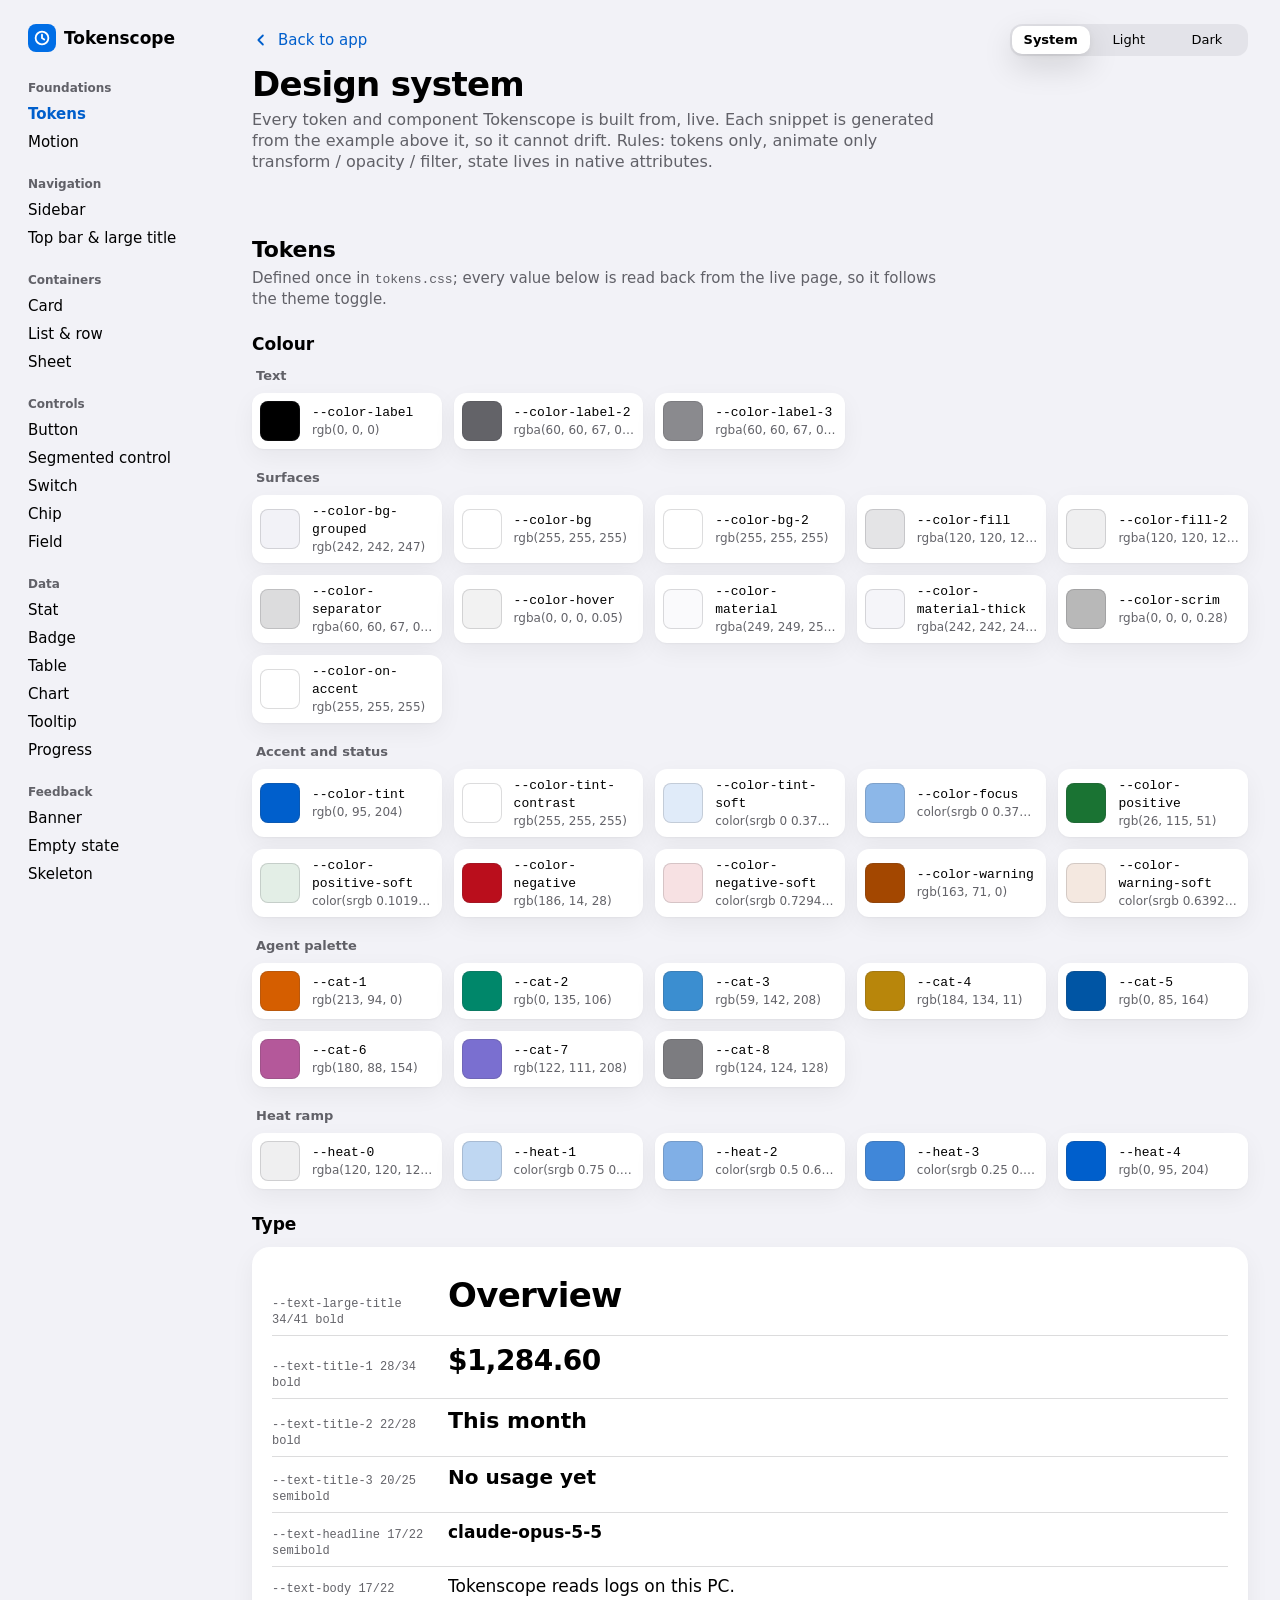
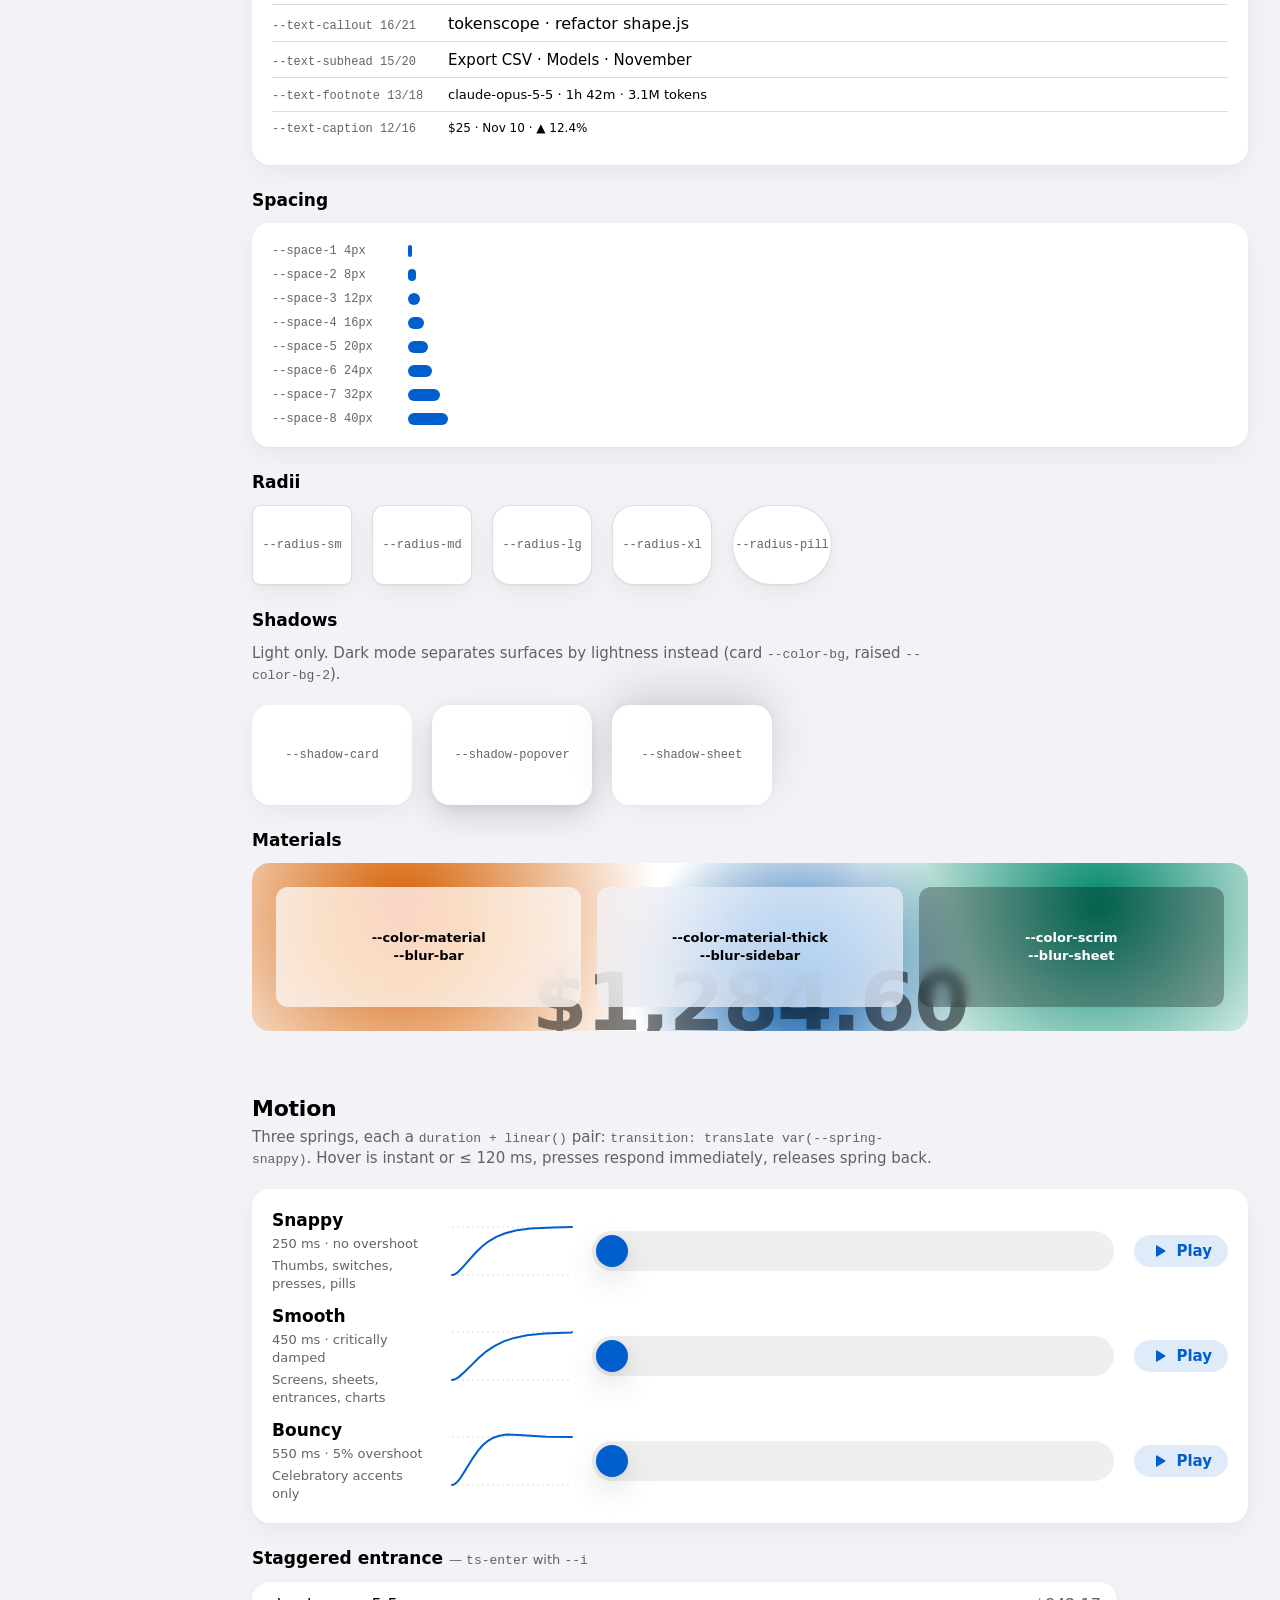
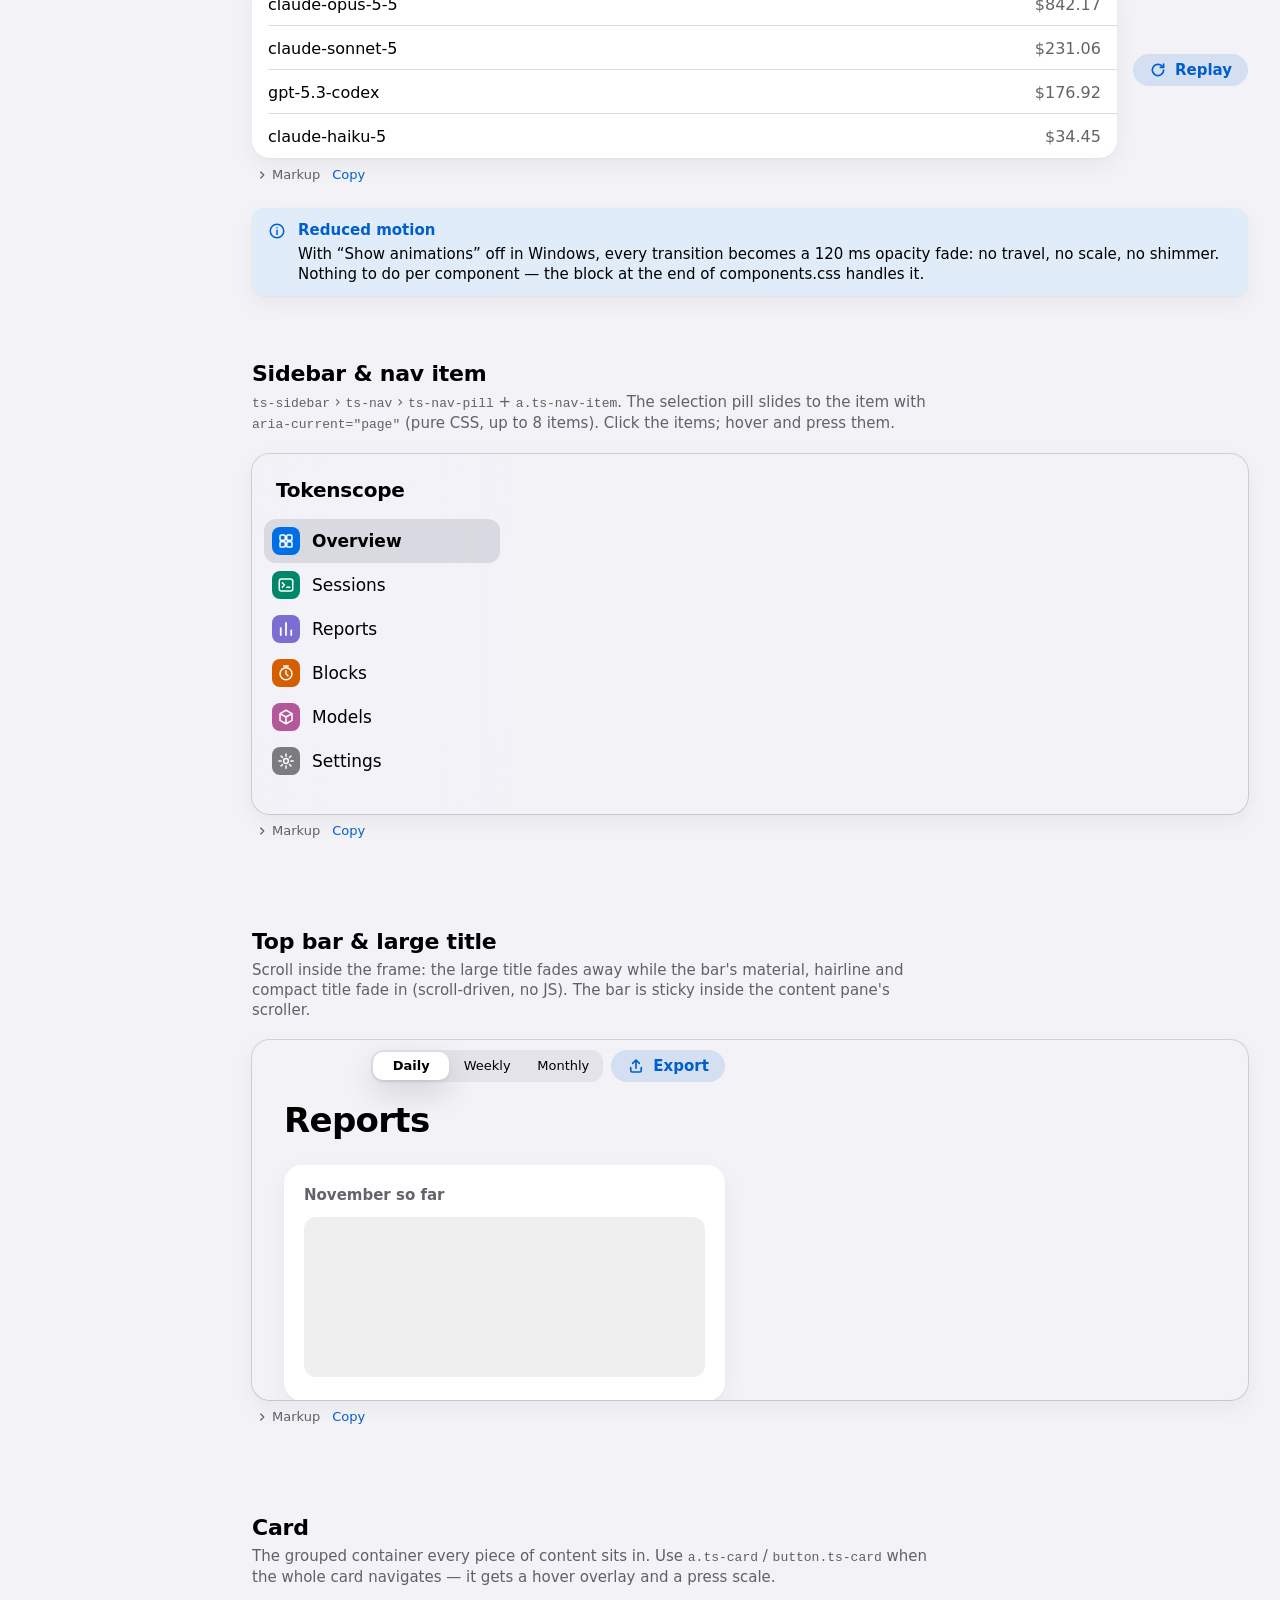
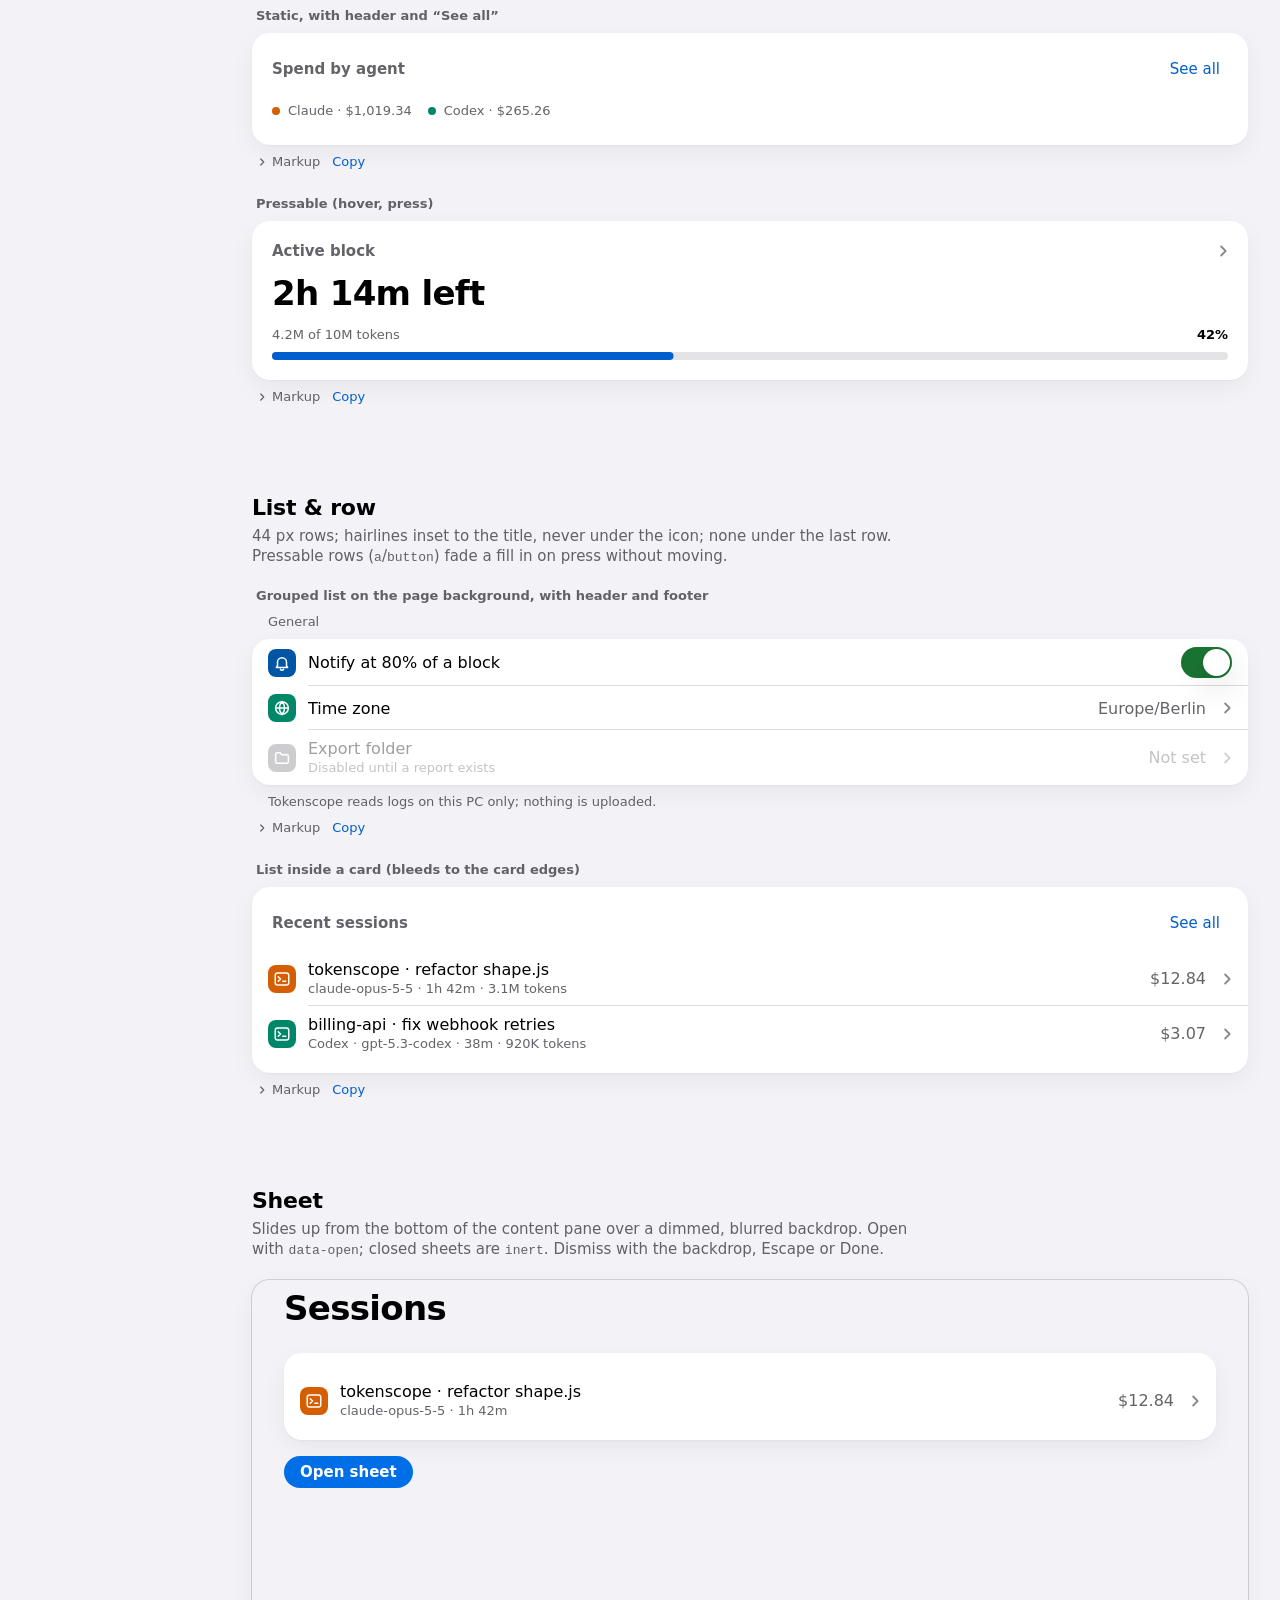
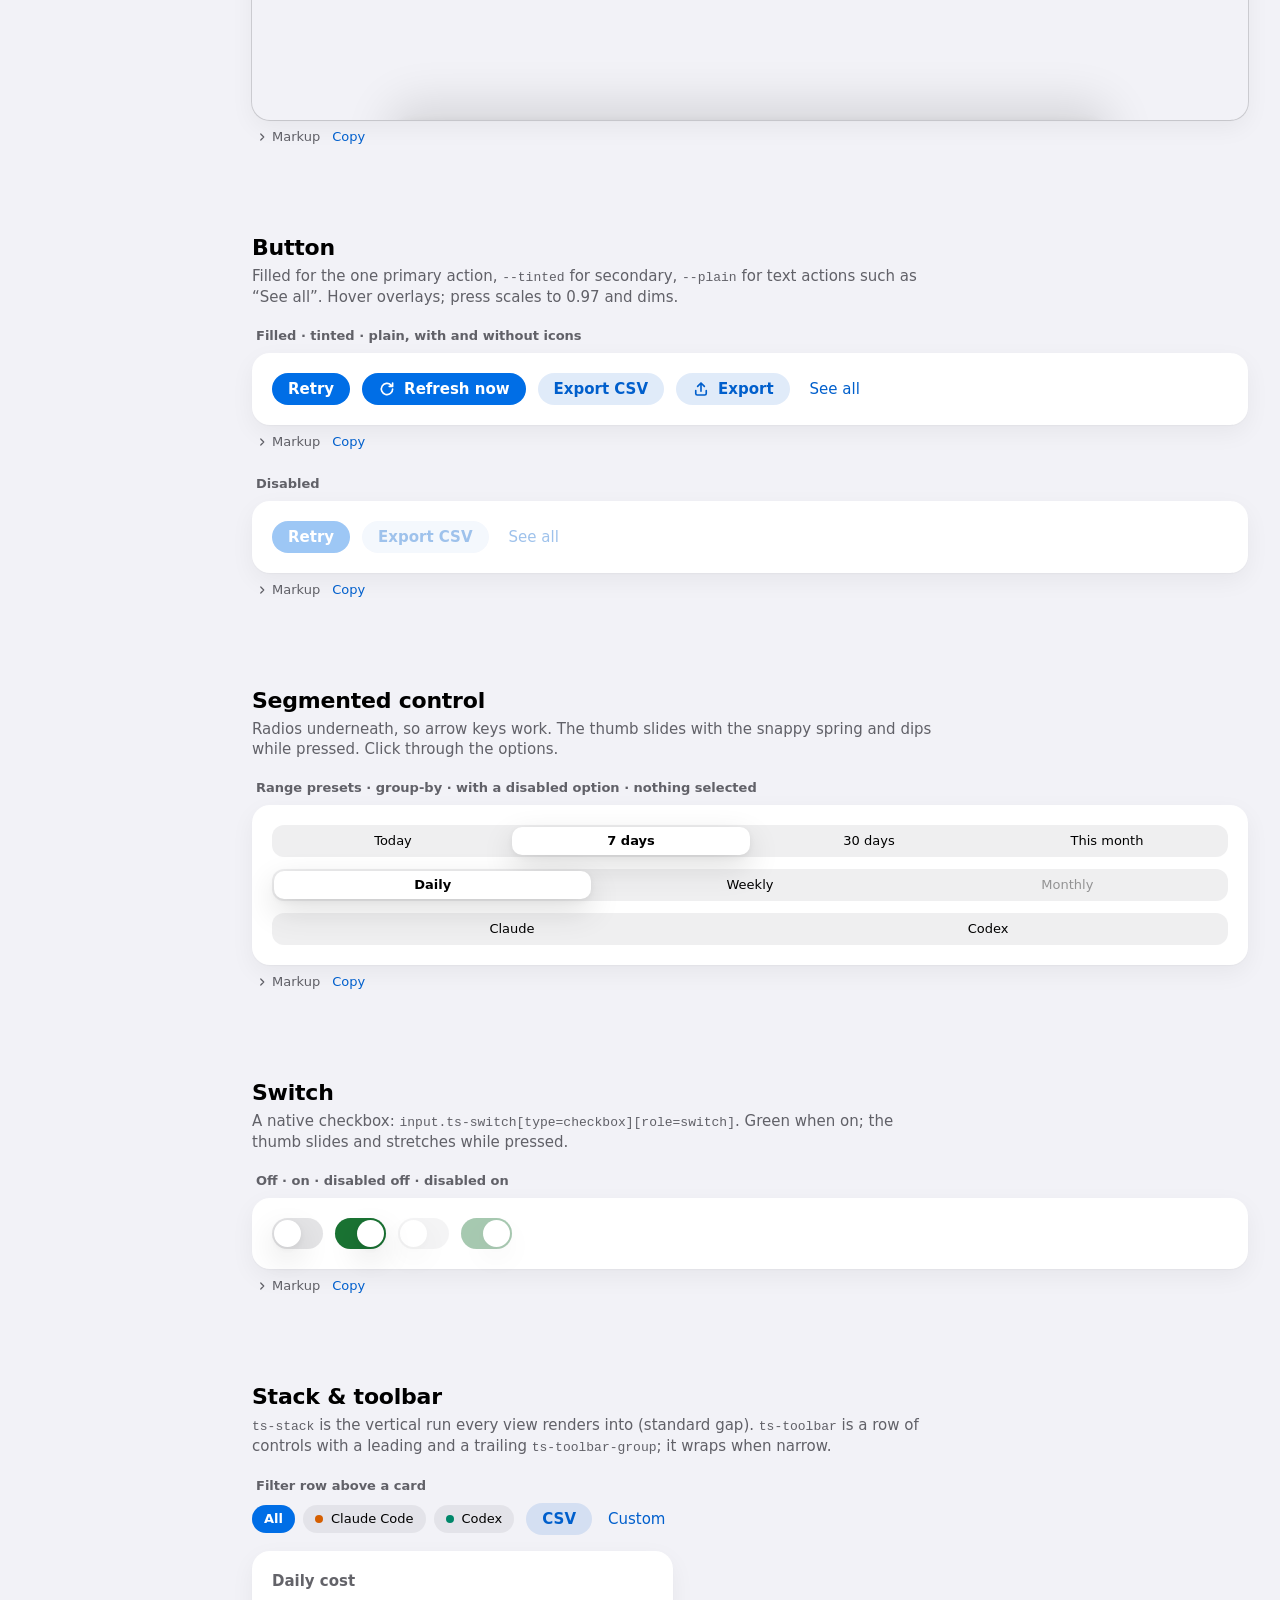
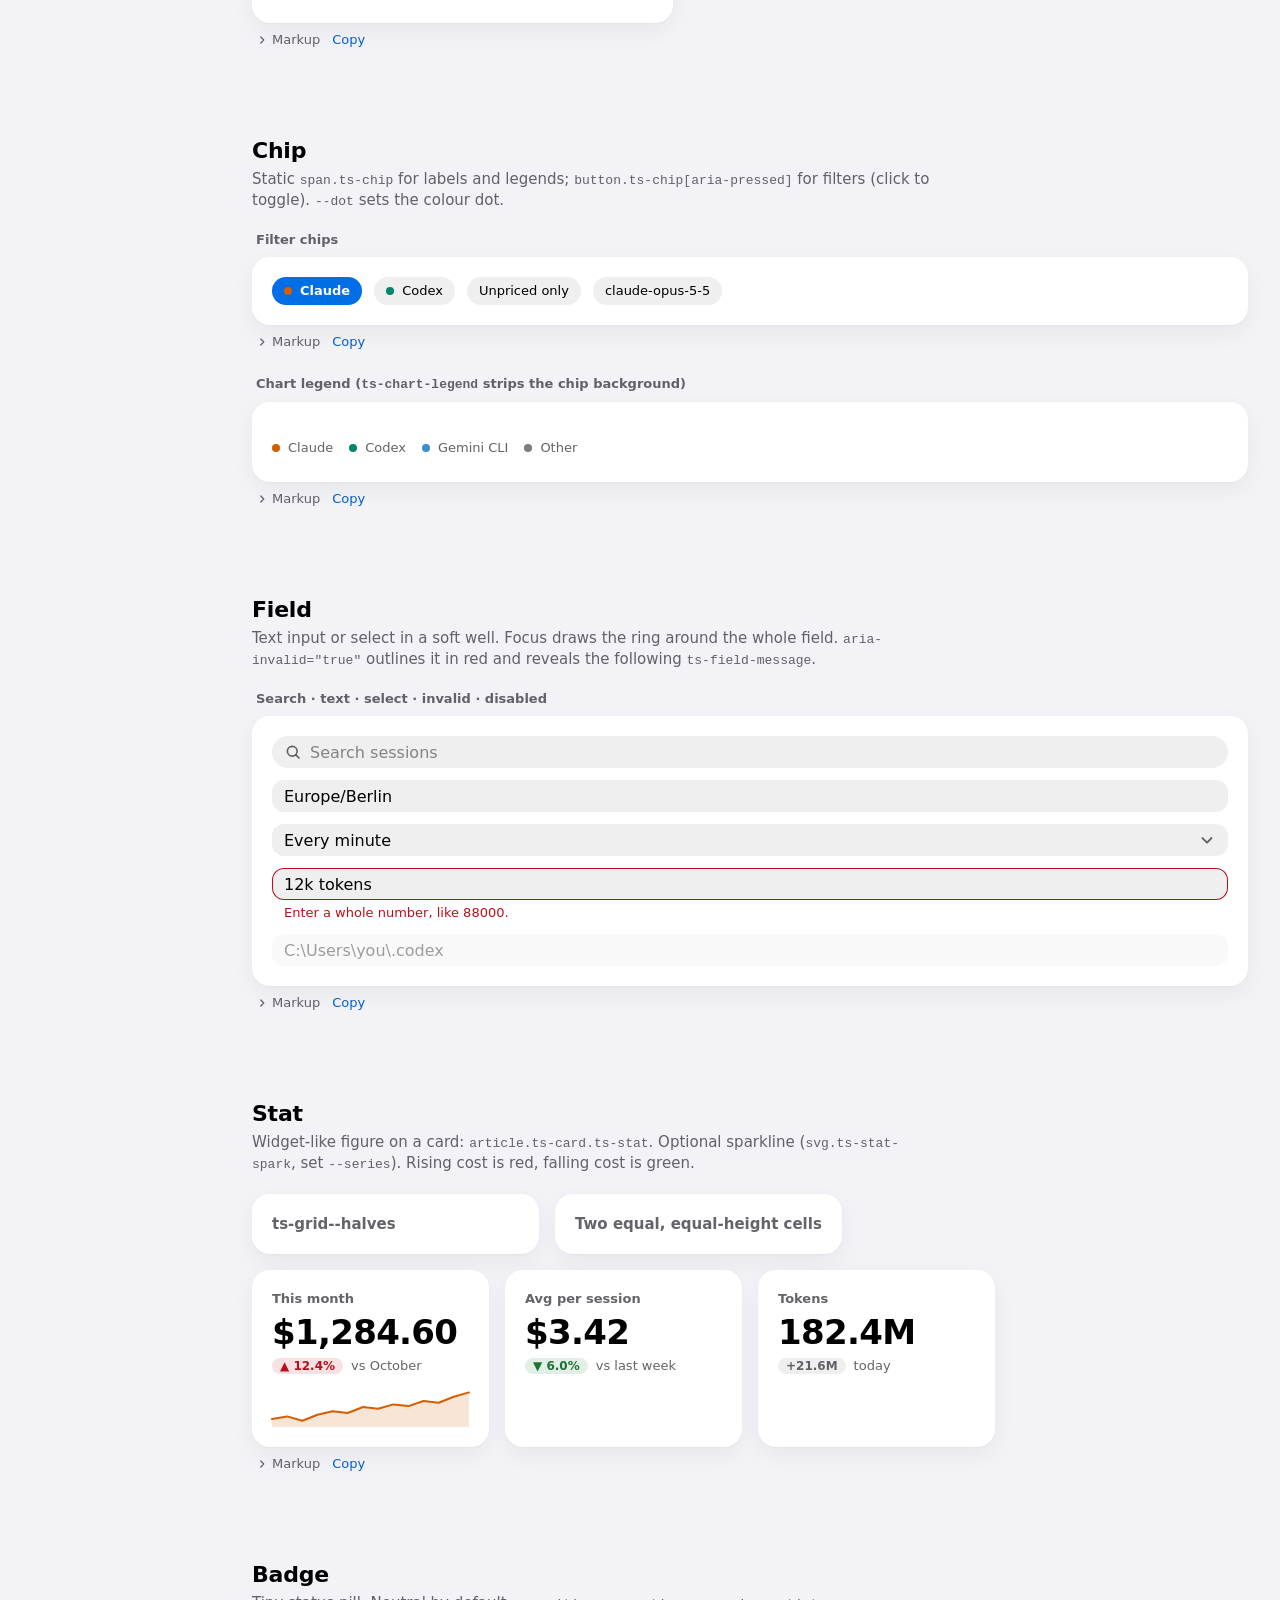
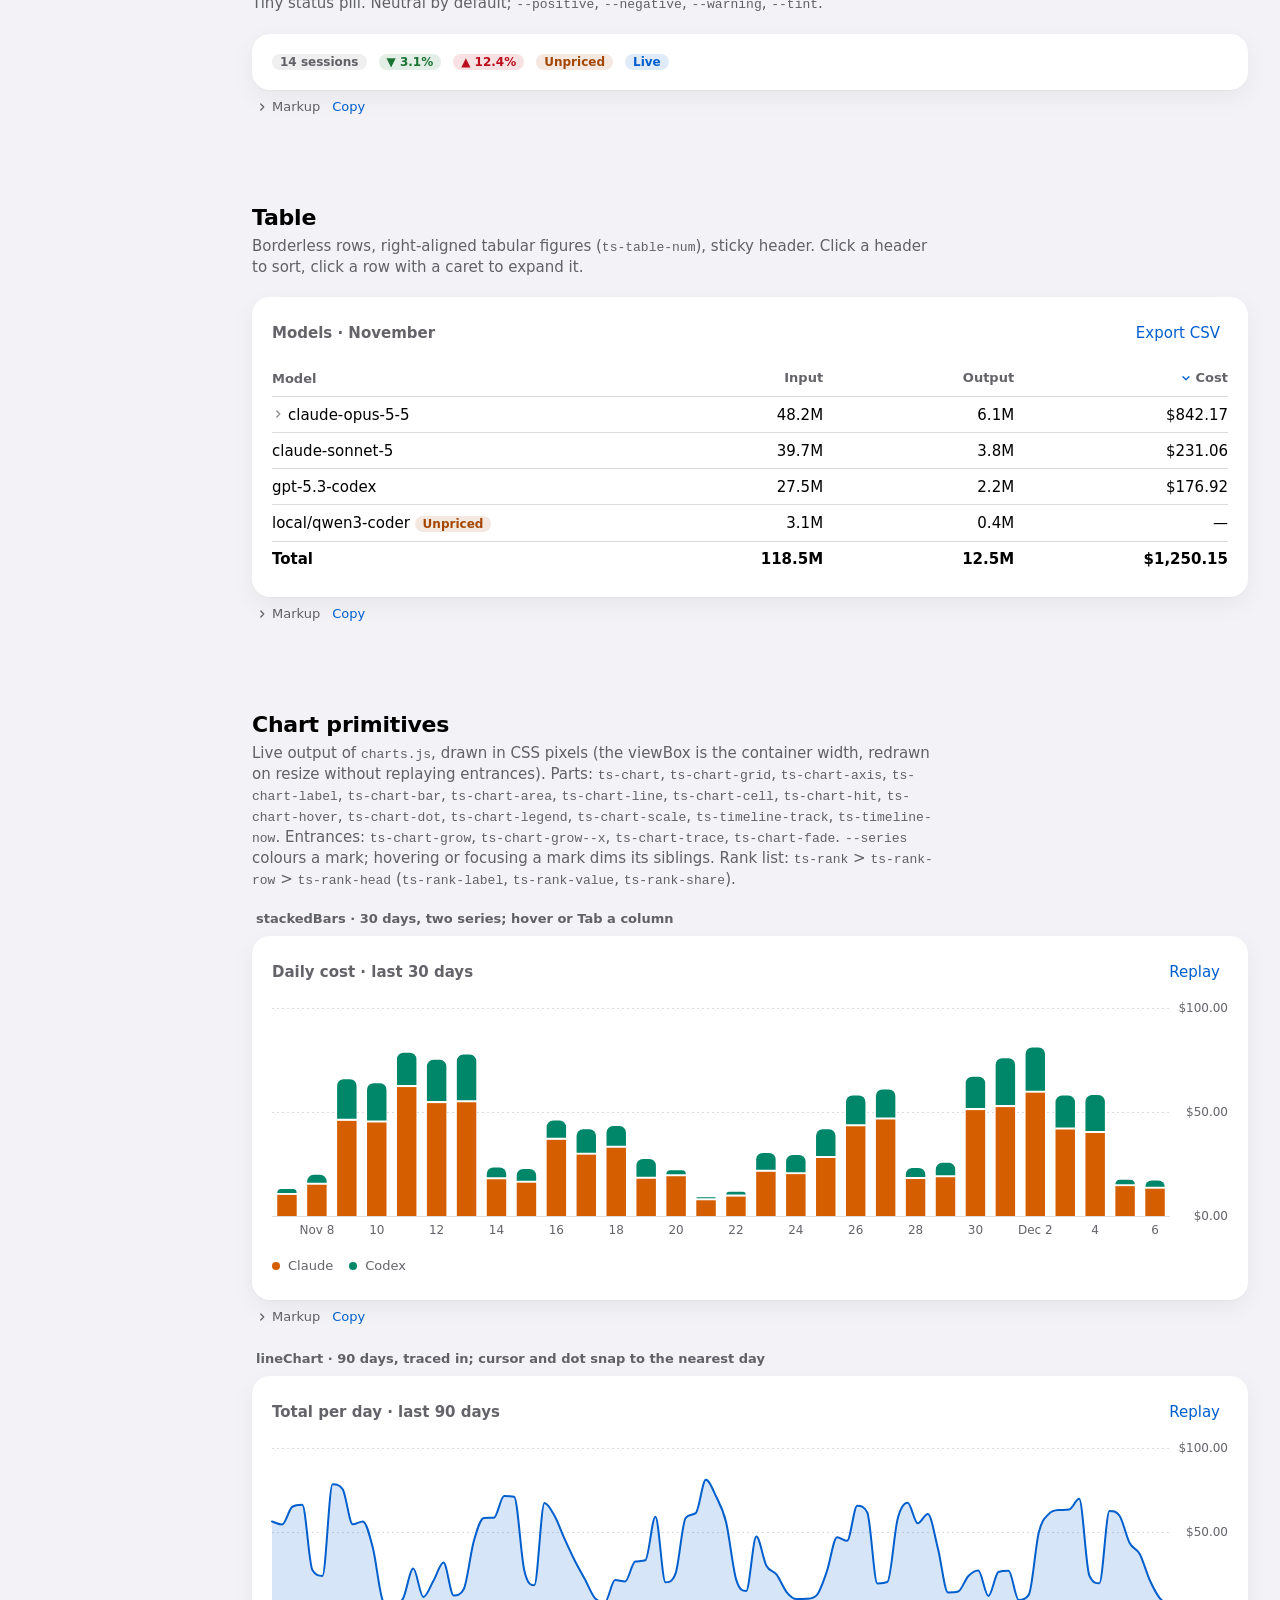
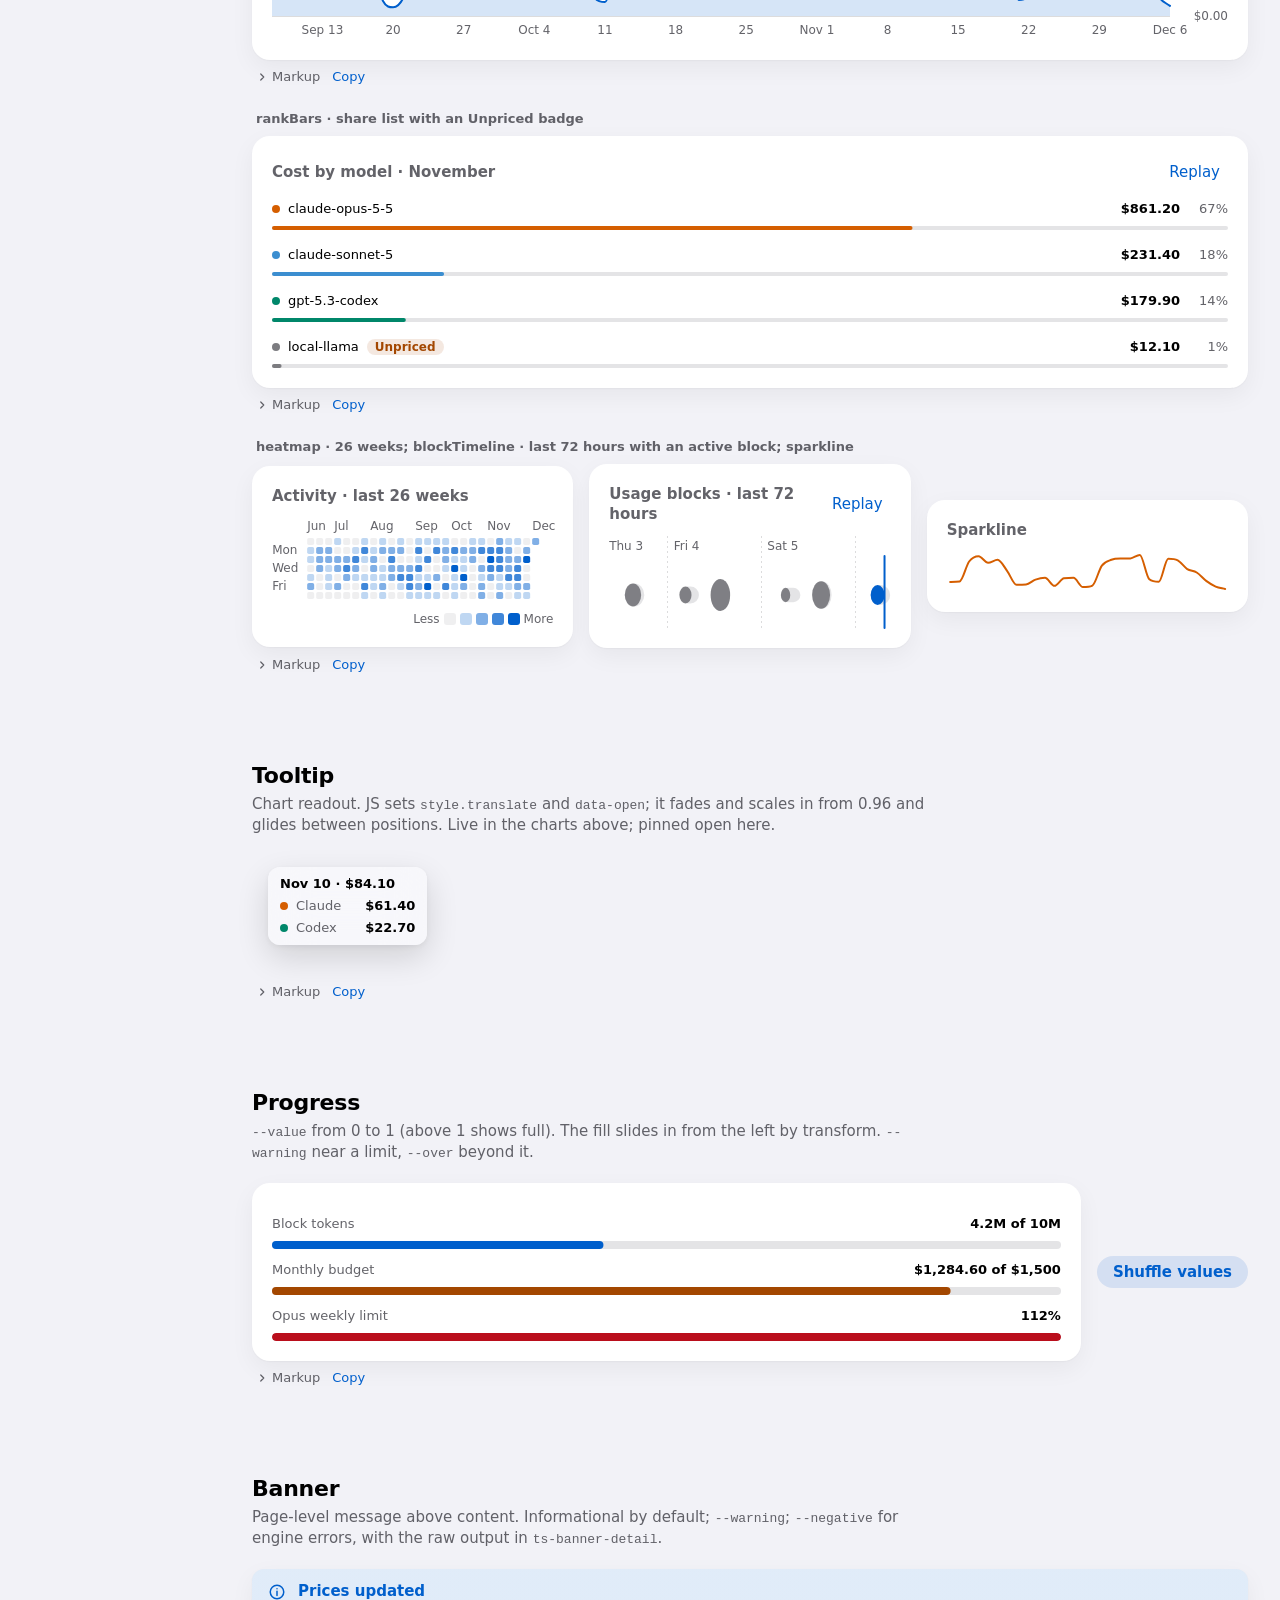
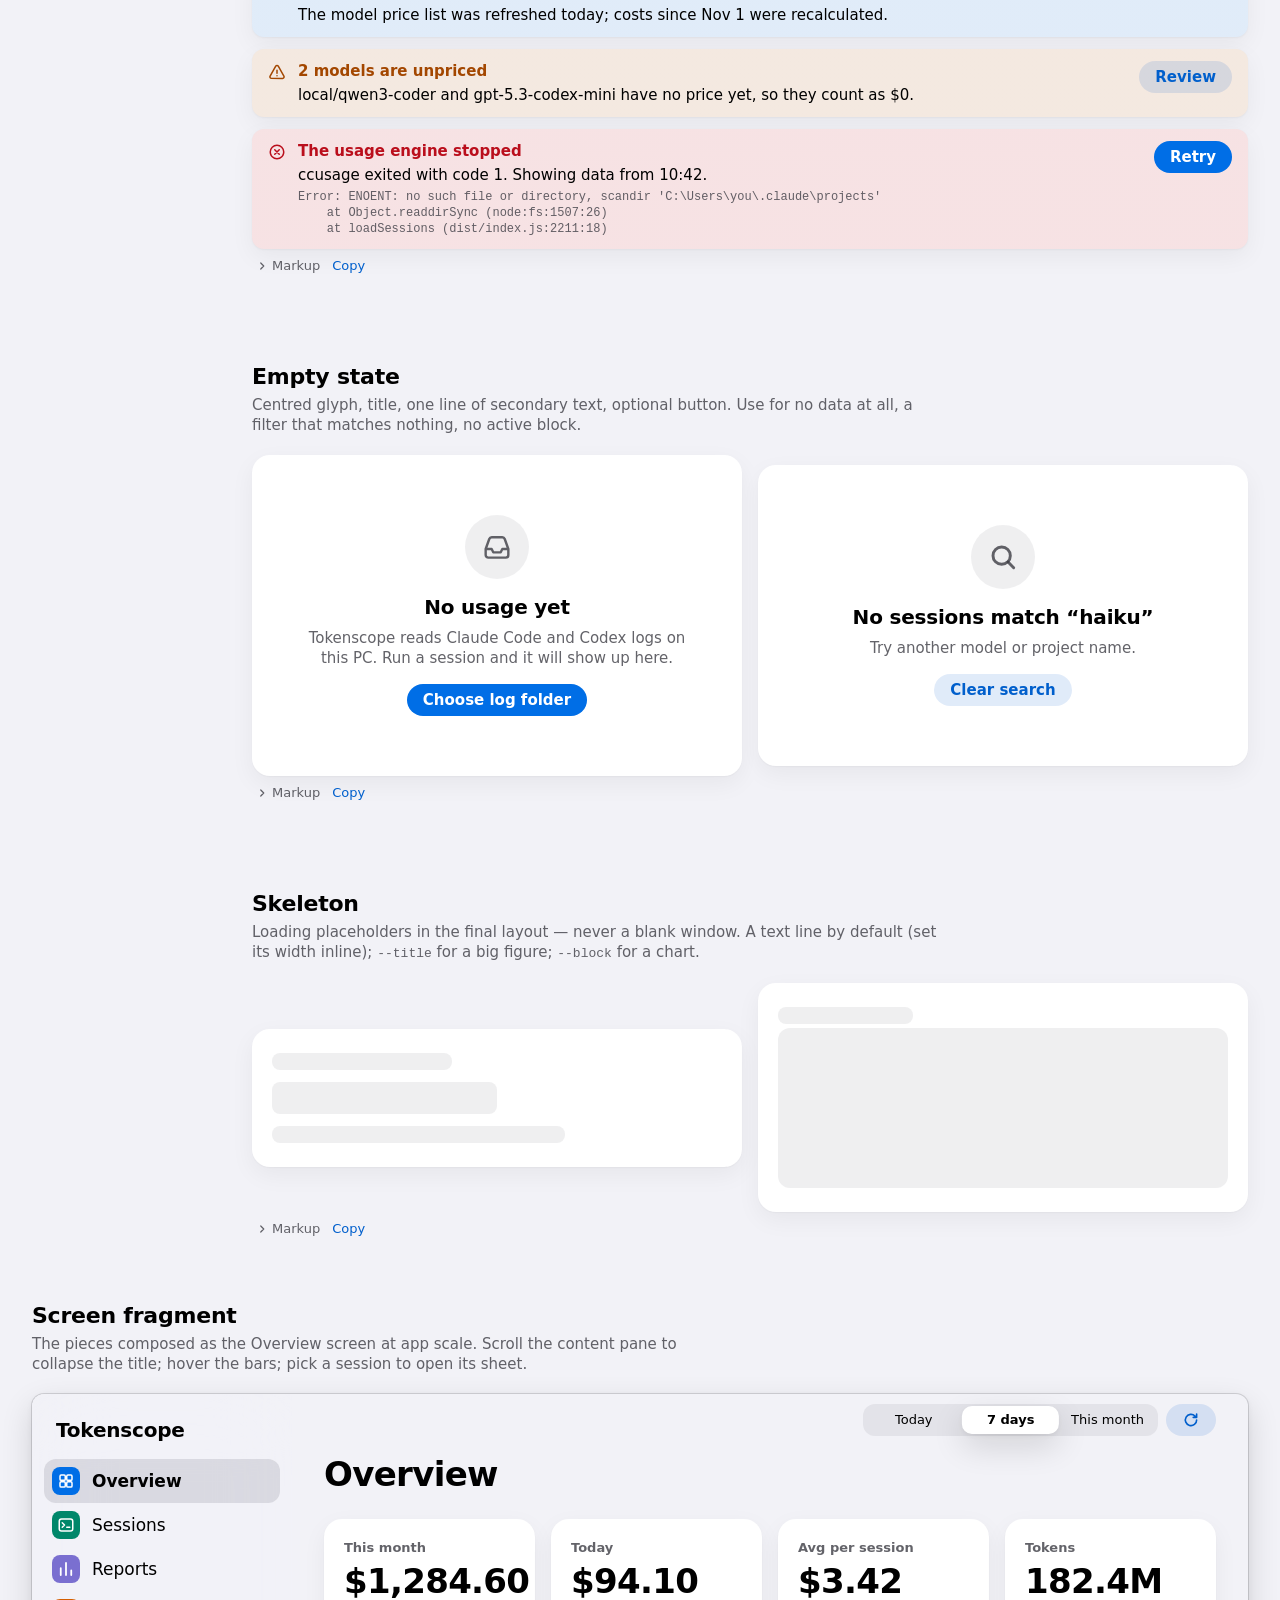
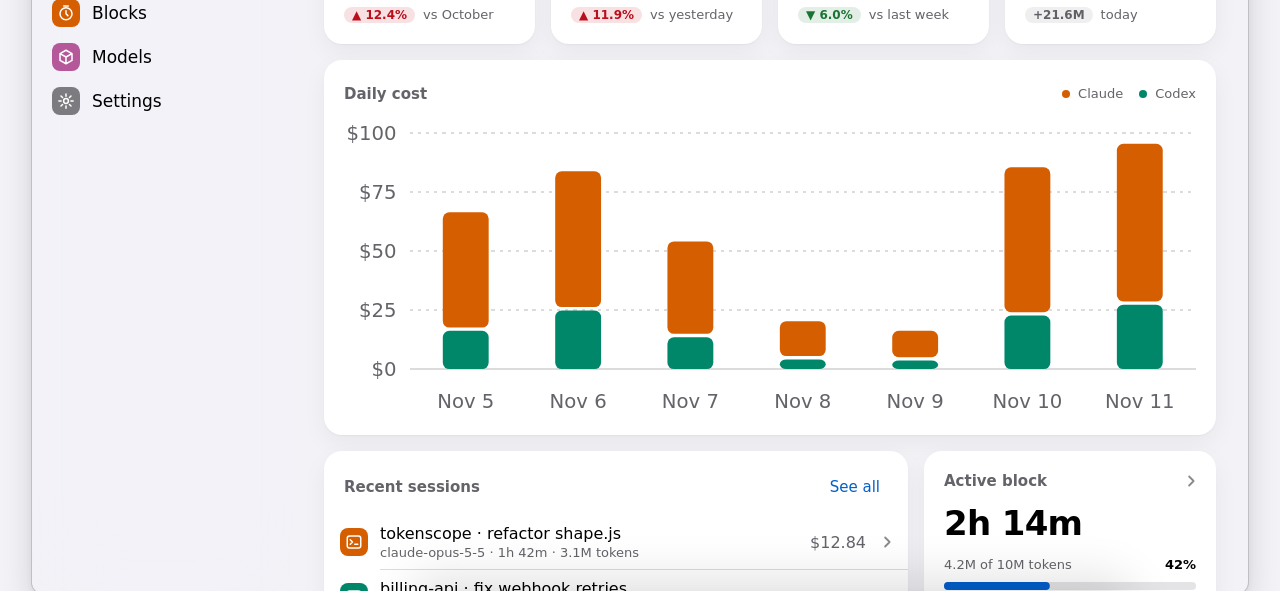
==== commit 9c8cccb6: "Machine sync through a shared folder, Machines screen, tidier Overview Each PC writes a usage snapsh" ====
--- a/src/Tokenscope/ui/design/gallery.html
+++ b/src/Tokenscope/ui/design/gallery.html
@@ -631,6 +631,7 @@
       <p class="g-desc">Widget-like figure on a card: <code>article.ts-card.ts-stat</code>. Optional sparkline (<code>svg.ts-stat-spark</code>, set <code>--series</code>). Rising cost is red, falling cost is green.</p>
       <div class="g-demo">
         <div class="g-stage">
+          <div class="ts-grid ts-grid--halves"><article class="ts-card"><h3 class="ts-card-title">ts-grid--halves</h3></article><article class="ts-card"><h3 class="ts-card-title">Two equal, equal-height cells</h3></article></div>
           <div class="ts-grid ts-grid--stats">
             <article class="ts-card ts-stat">
               <span class="ts-stat-label">This month</span>
--- a/src/Tokenscope/ui/design/components.css
+++ b/src/Tokenscope/ui/design/components.css
@@ -235,7 +235,9 @@
 /* ── Grid (ts-grid) ──────────────────────────────────────────────────────────
    Purpose: responsive card grid inside .ts-app-content or a sheet body.
    Default: as many columns of at least 280 px as fit.
-   Modifiers: --stats (4-up stat row, 2-up when narrow), --split (2:1 row, stacks when narrow).
+   Modifiers: --stats (4-up stat row, 2-up when narrow), --split (2:1 row, stacks when narrow),
+              --halves (1:1 row of equal-height cells, stacks when narrow). Halves nest: a half holding
+              another --halves lines up with the four --stats columns above it.
    Narrow = the nearest inline-size container (.ts-app-main, .ts-sheet-body) is under 880 px
    (--size-pane-narrow; a @container condition cannot read var(), so the value is repeated here). */
 .ts-grid {
@@ -246,9 +248,10 @@
 }
 .ts-grid--stats { grid-template-columns: repeat(4, minmax(0, 1fr)); align-items: stretch; }
 .ts-grid--split { grid-template-columns: minmax(0, 2fr) minmax(0, 1fr); }
+.ts-grid--halves { grid-template-columns: repeat(2, minmax(0, 1fr)); align-items: stretch; }
 @container (inline-size < 880px) {
   .ts-grid--stats { grid-template-columns: repeat(2, minmax(0, 1fr)); }
-  .ts-grid--split { grid-template-columns: minmax(0, 1fr); }
+  .ts-grid--split, .ts-grid--halves { grid-template-columns: minmax(0, 1fr); }
 }
 
 /* ── List ────────────────────────────────────────────────────────────────────
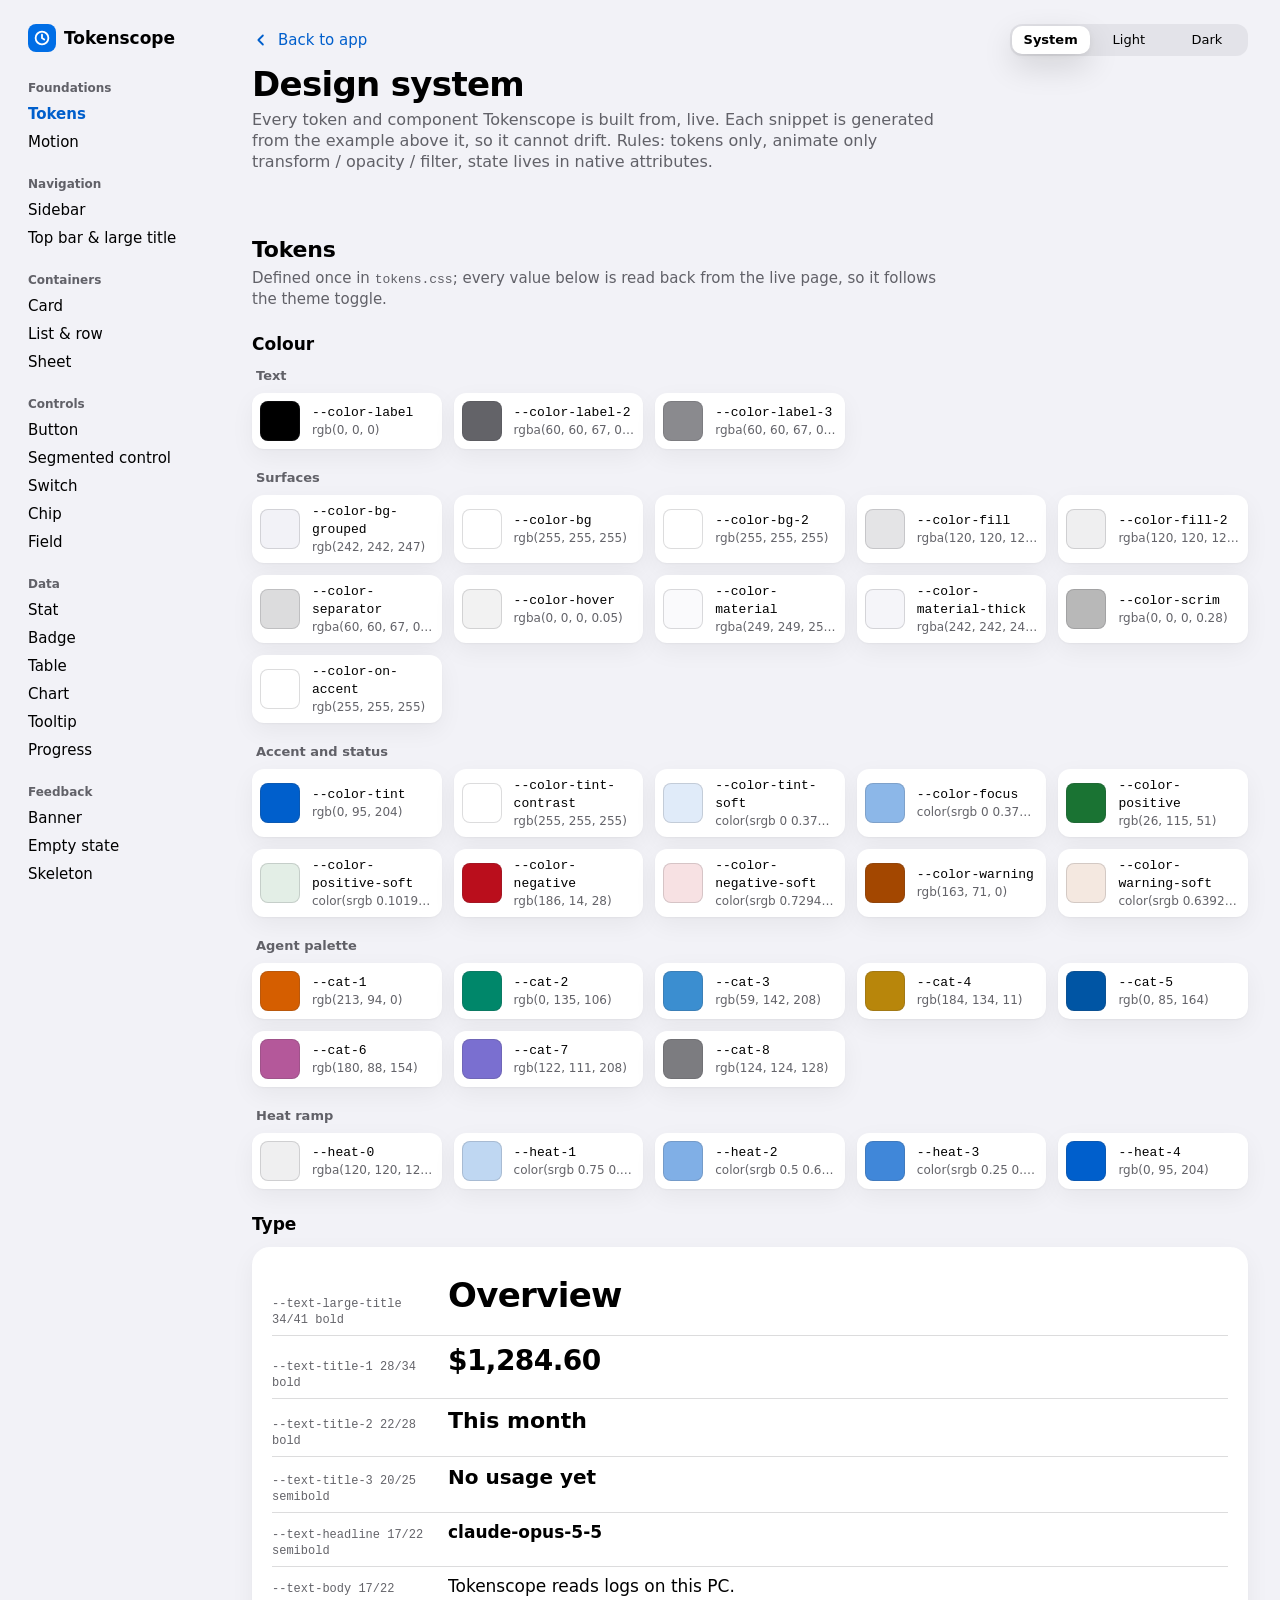
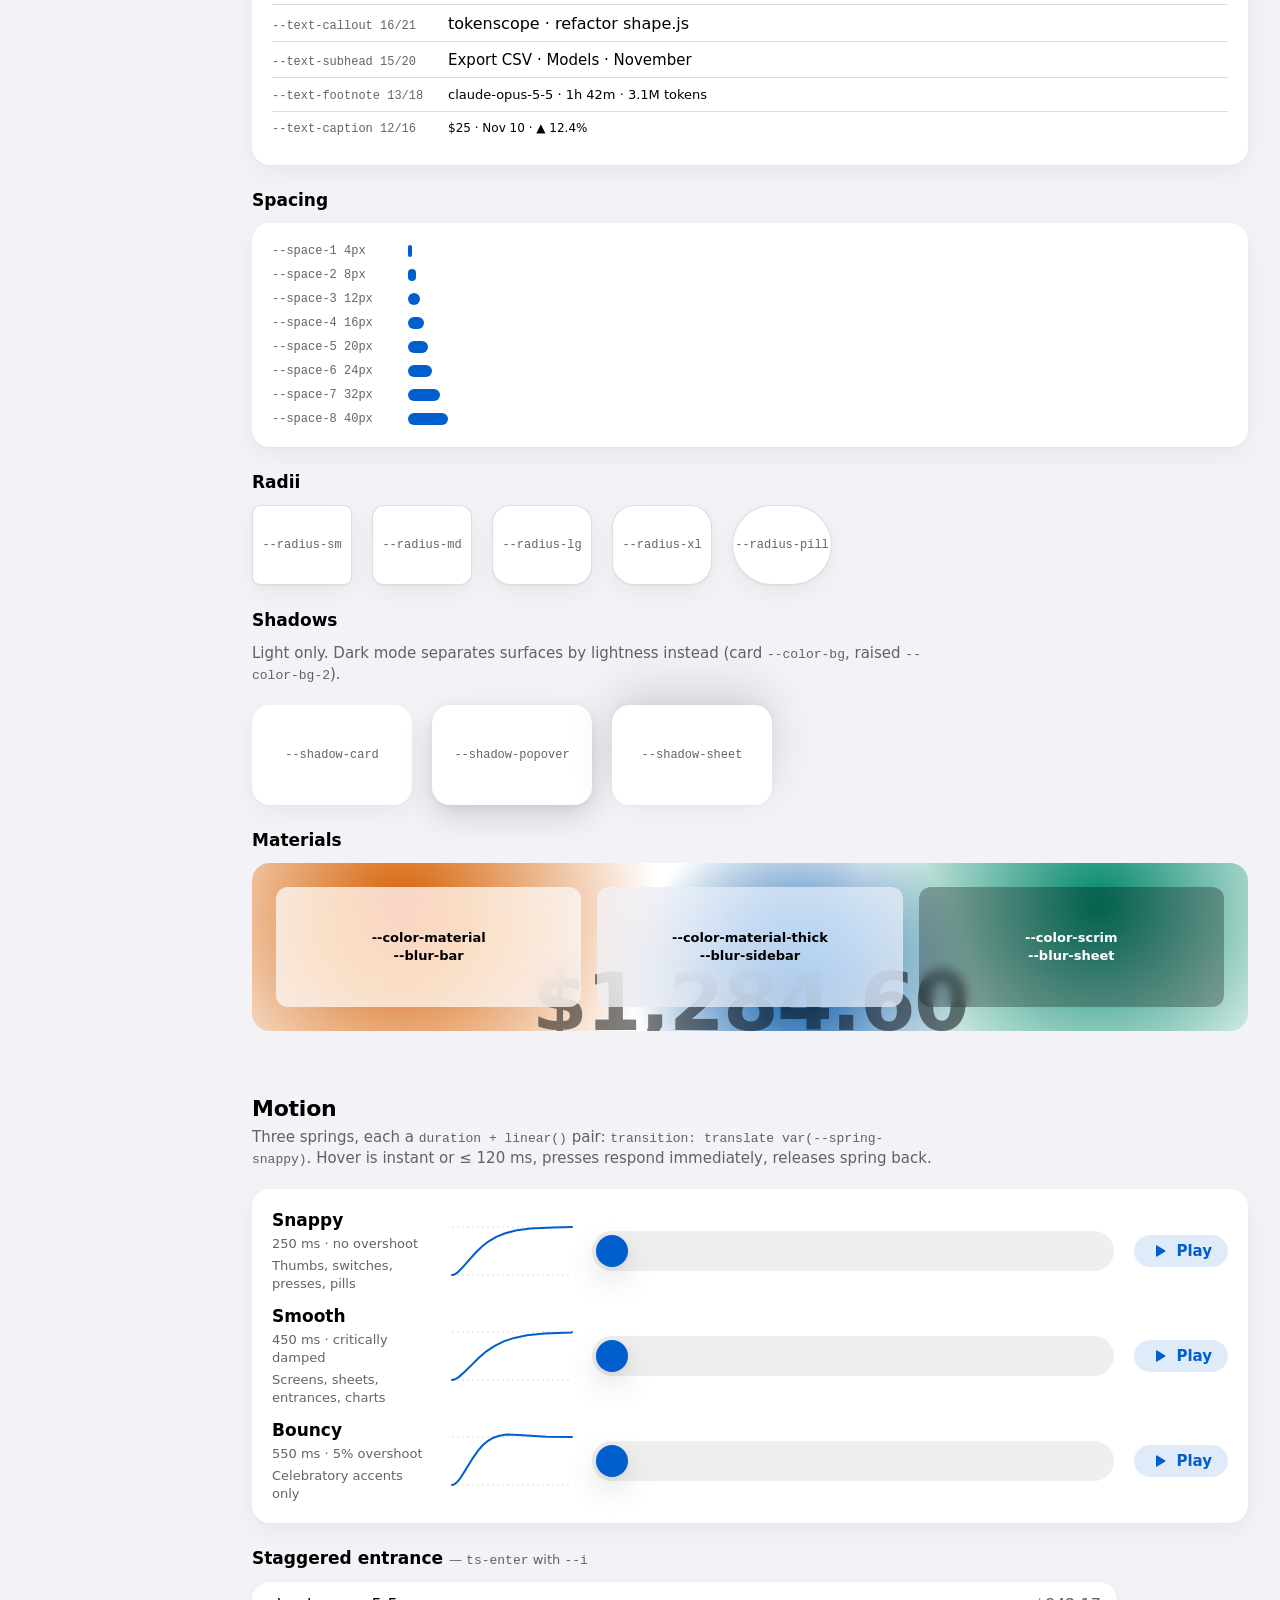
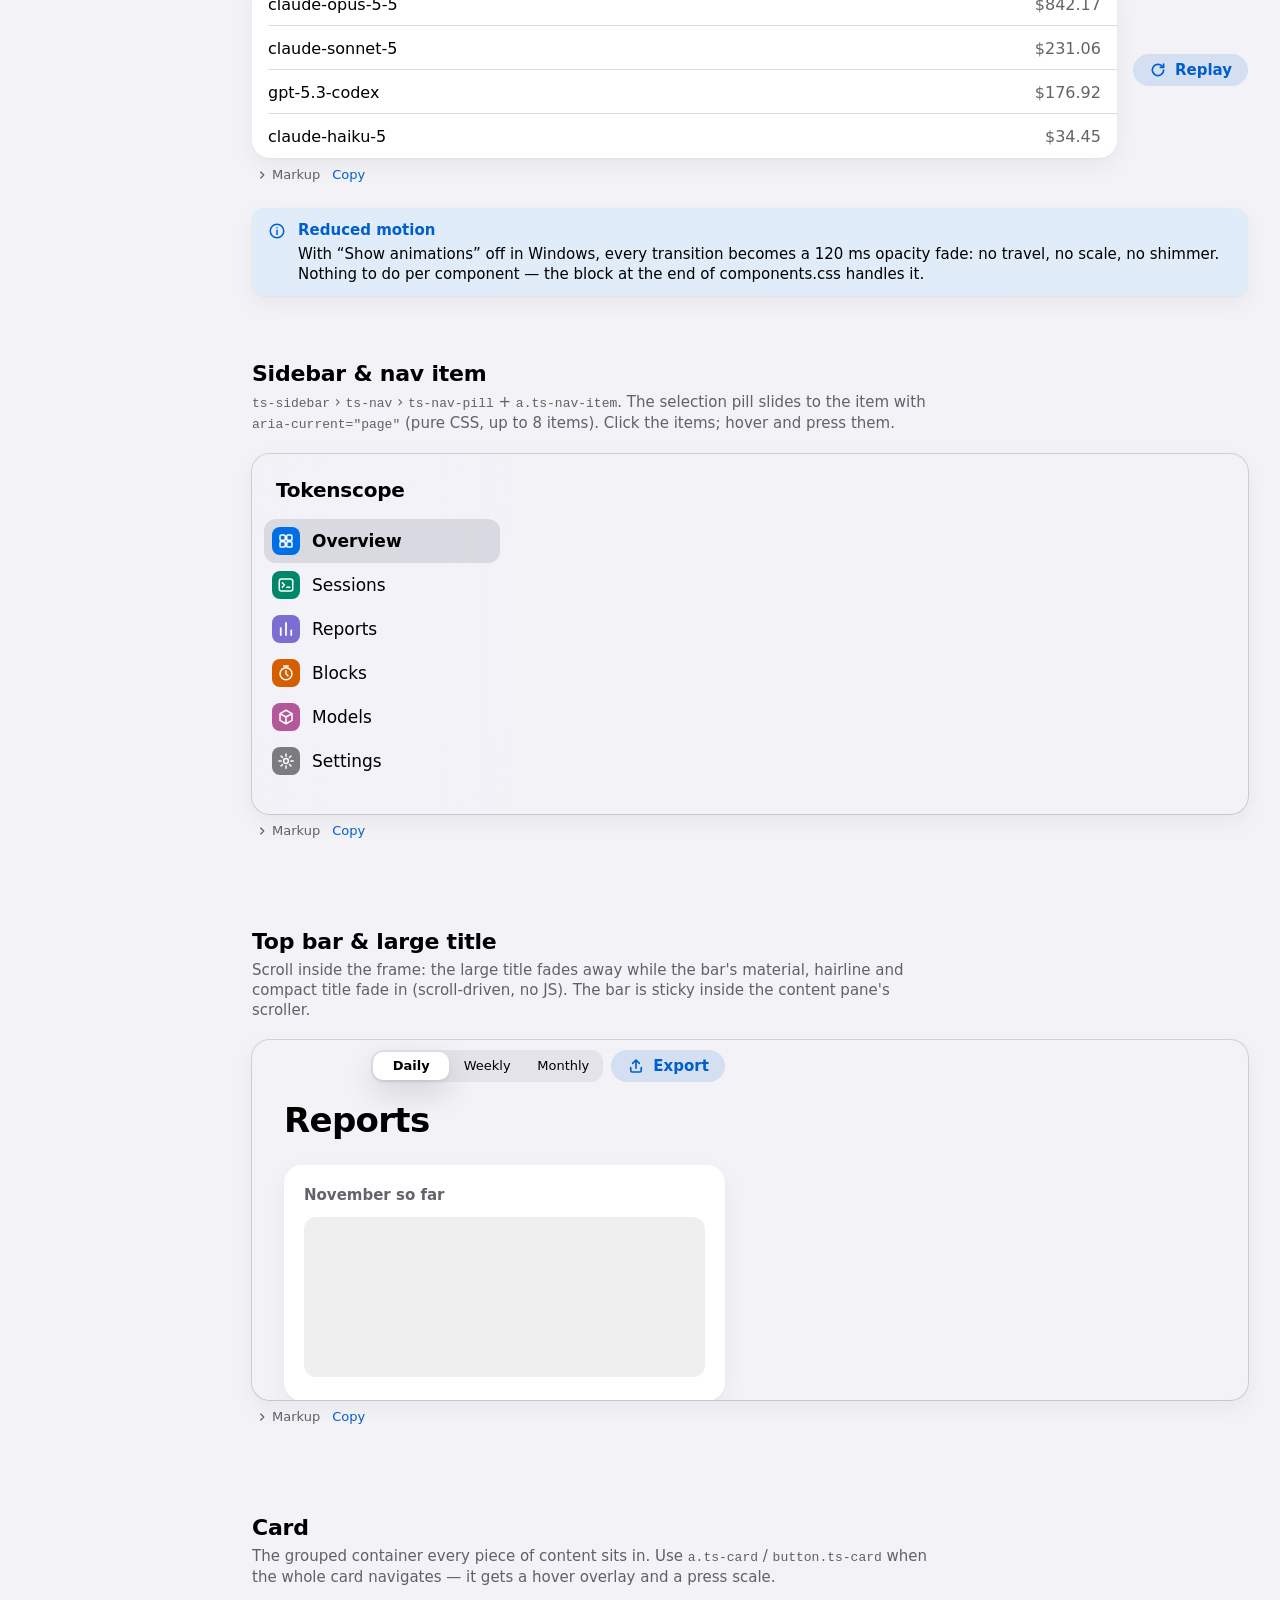
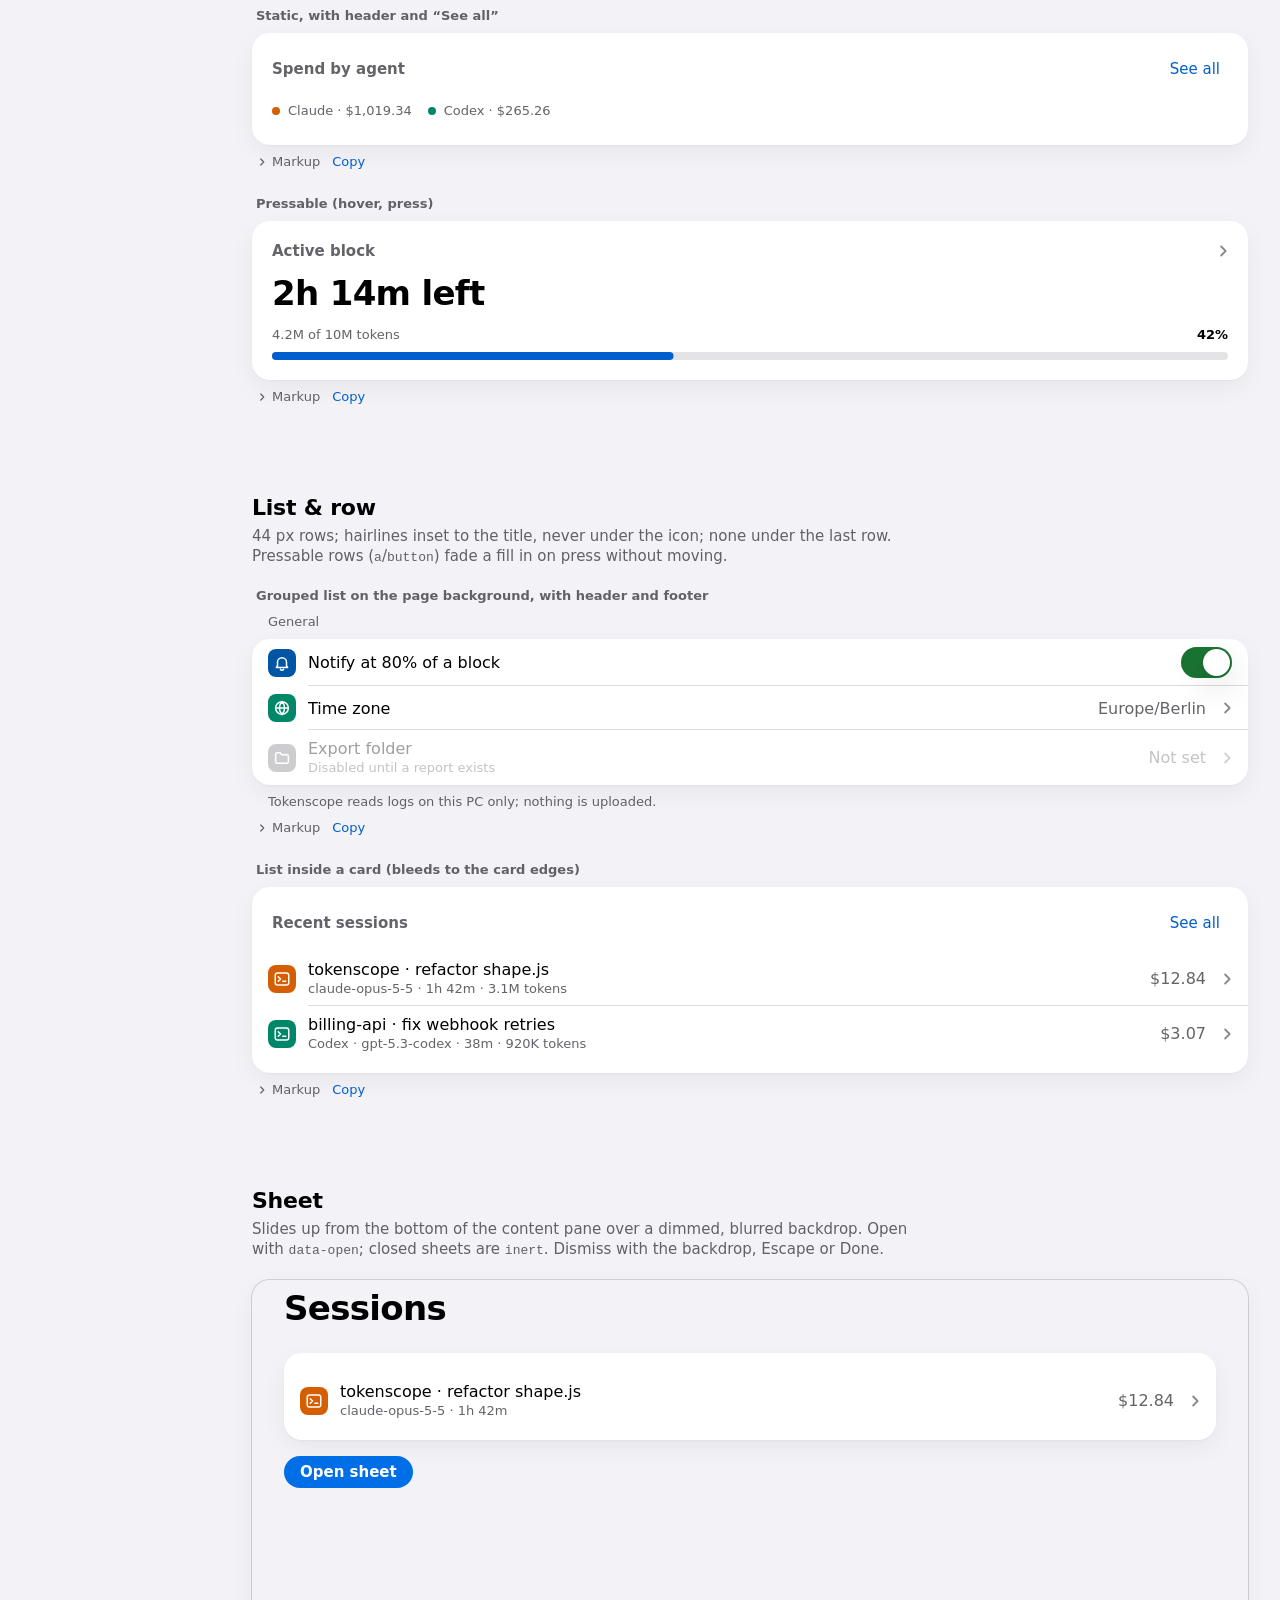
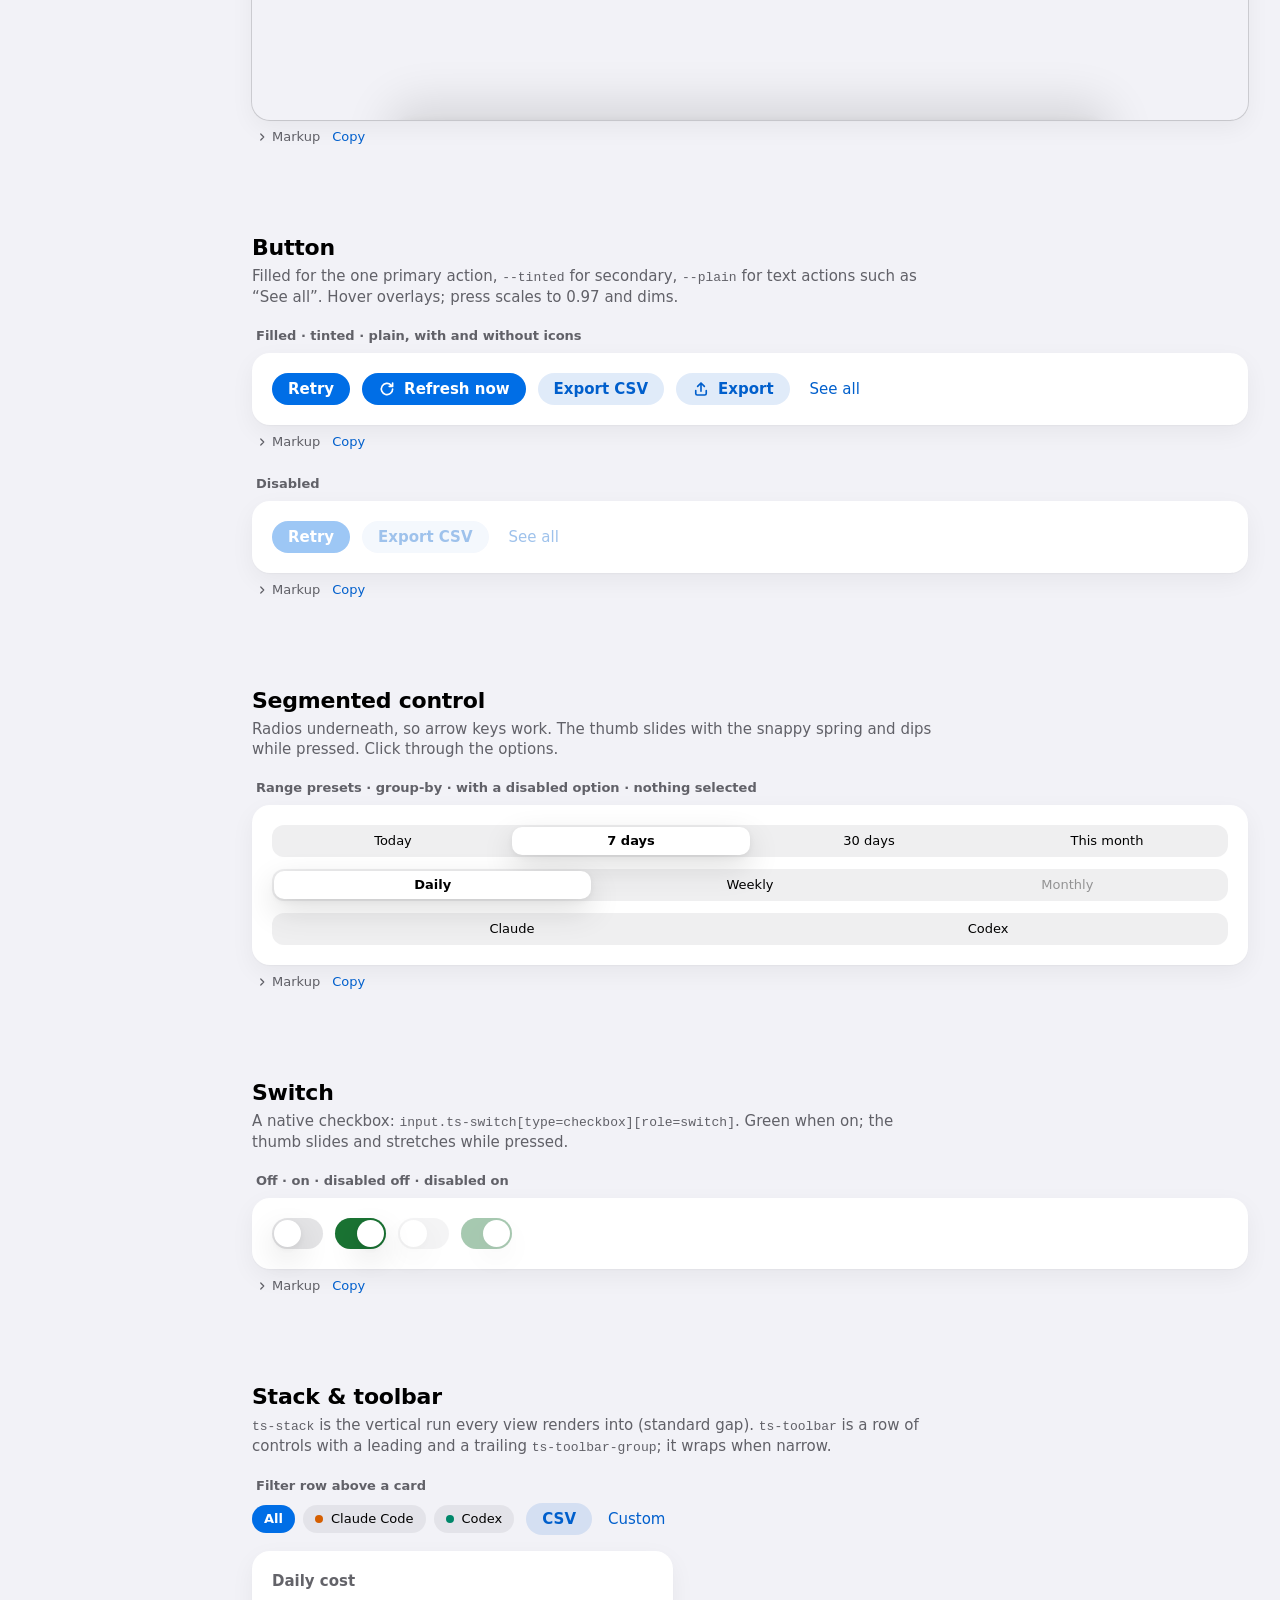
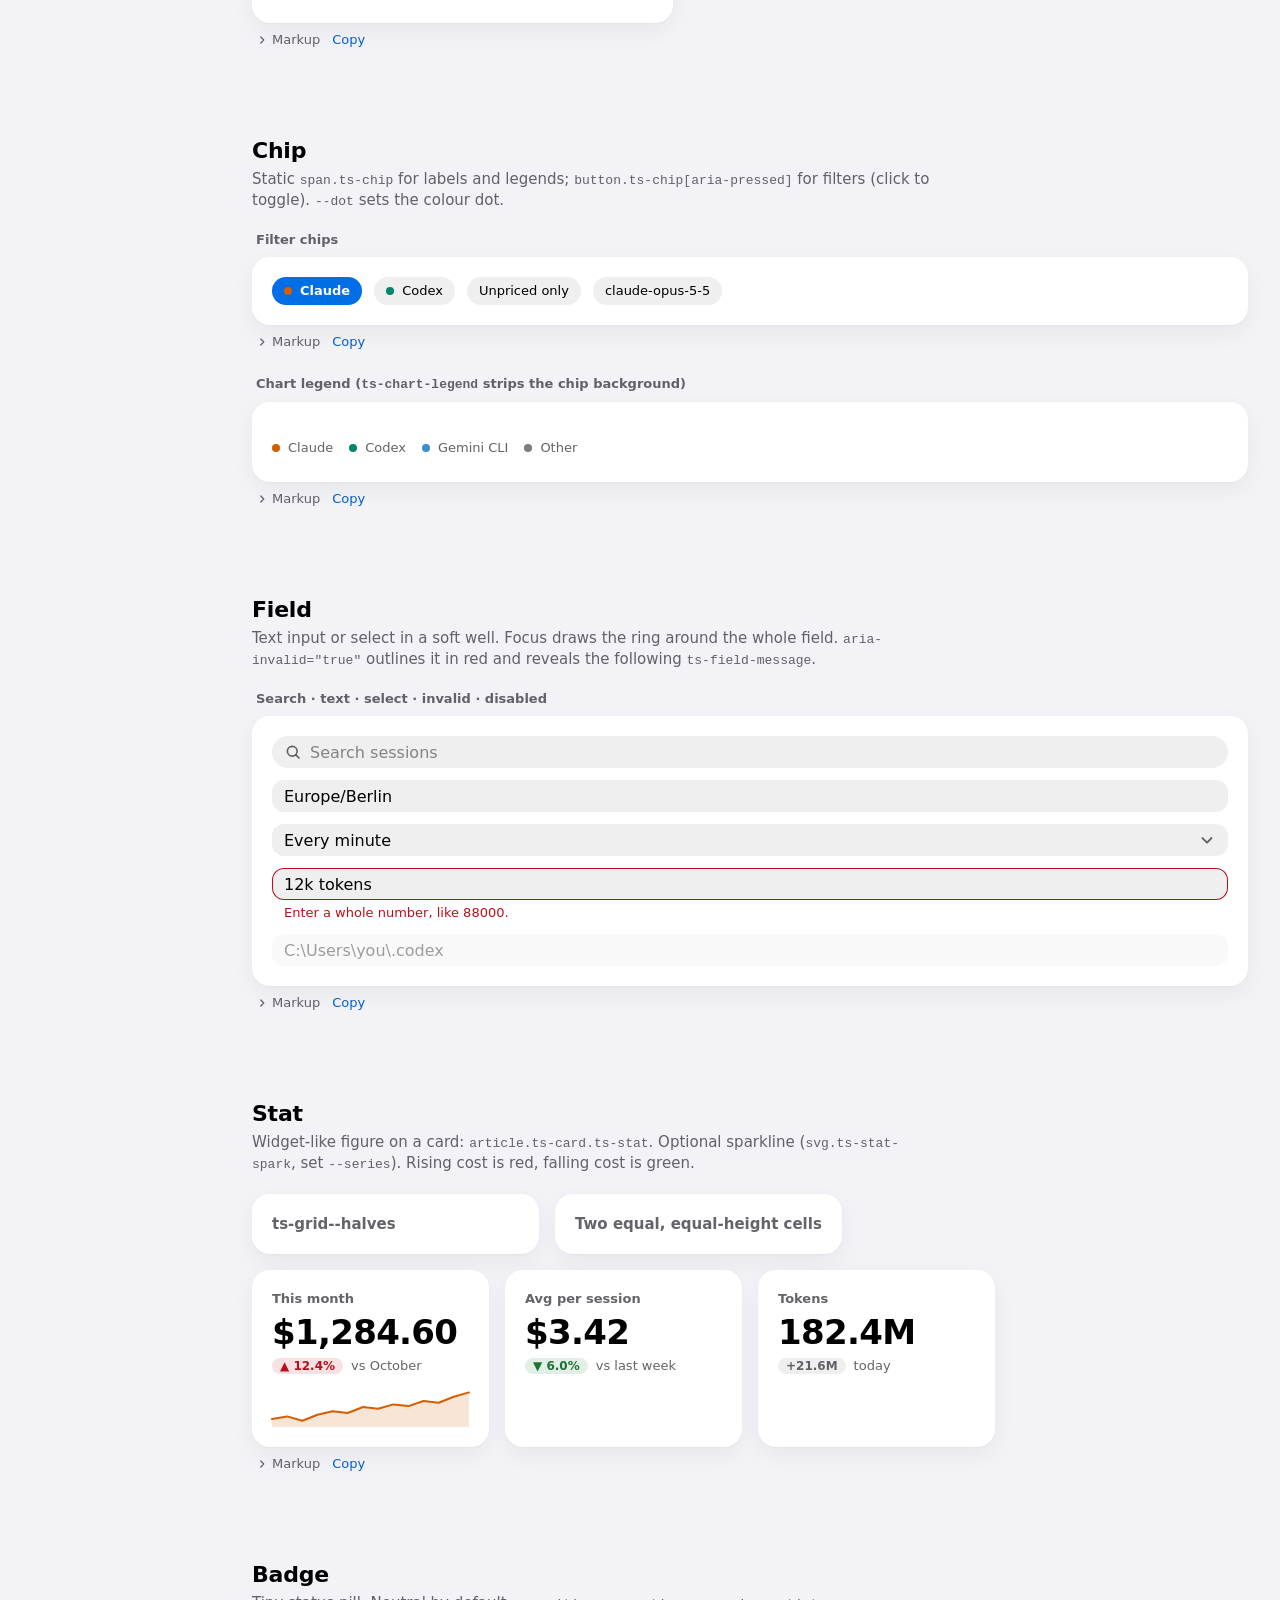
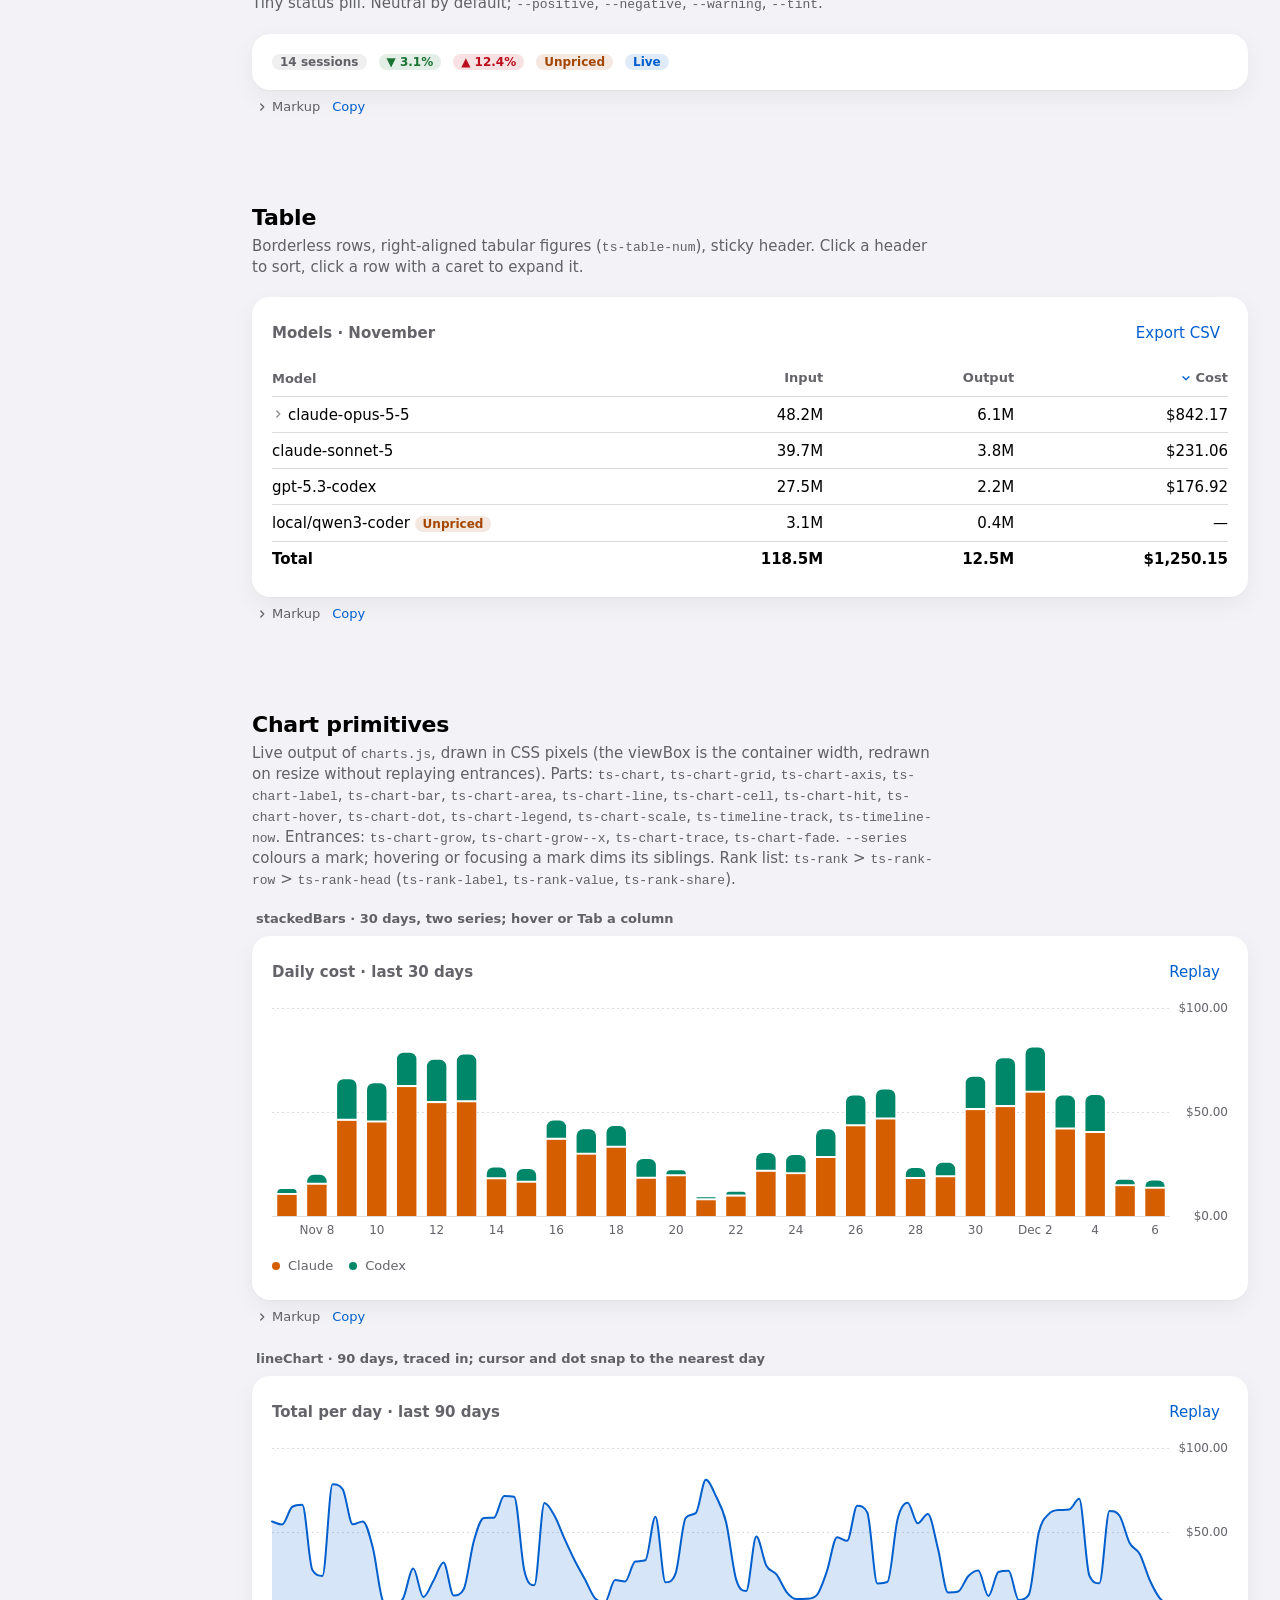
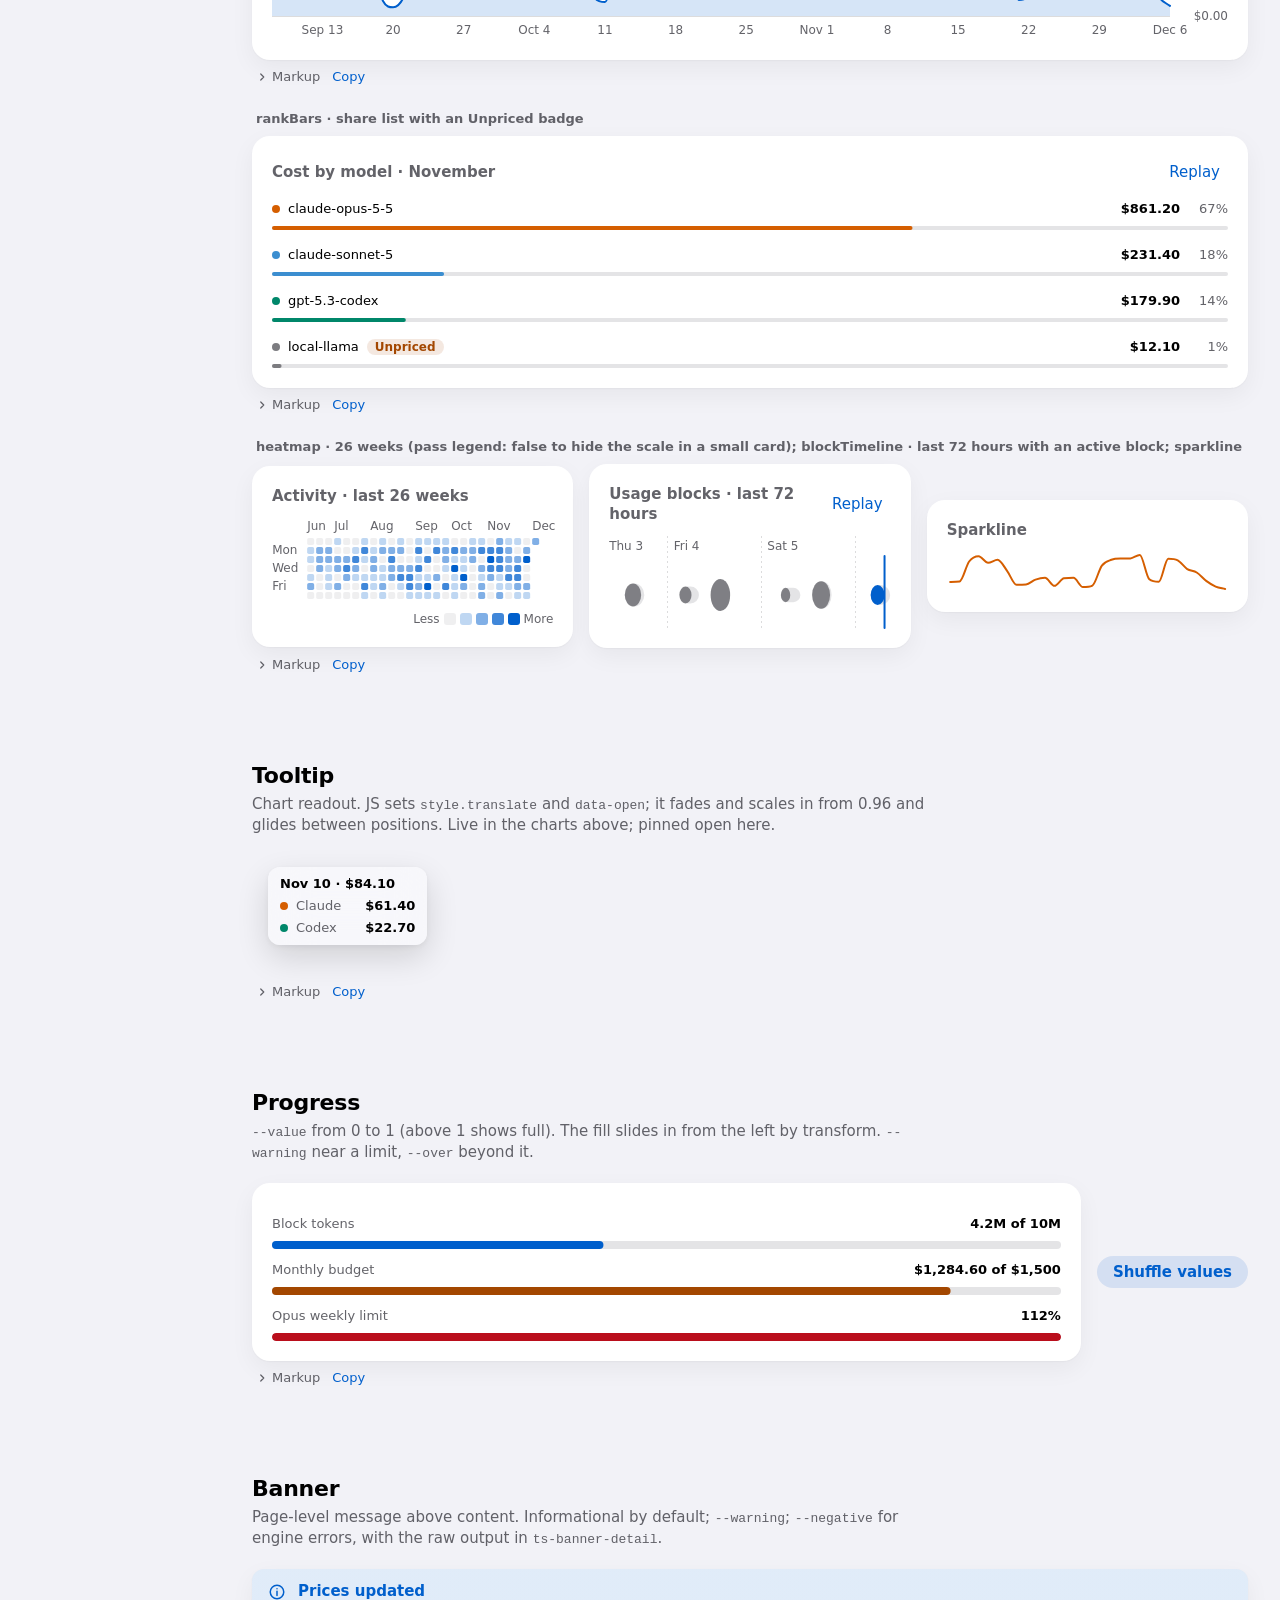
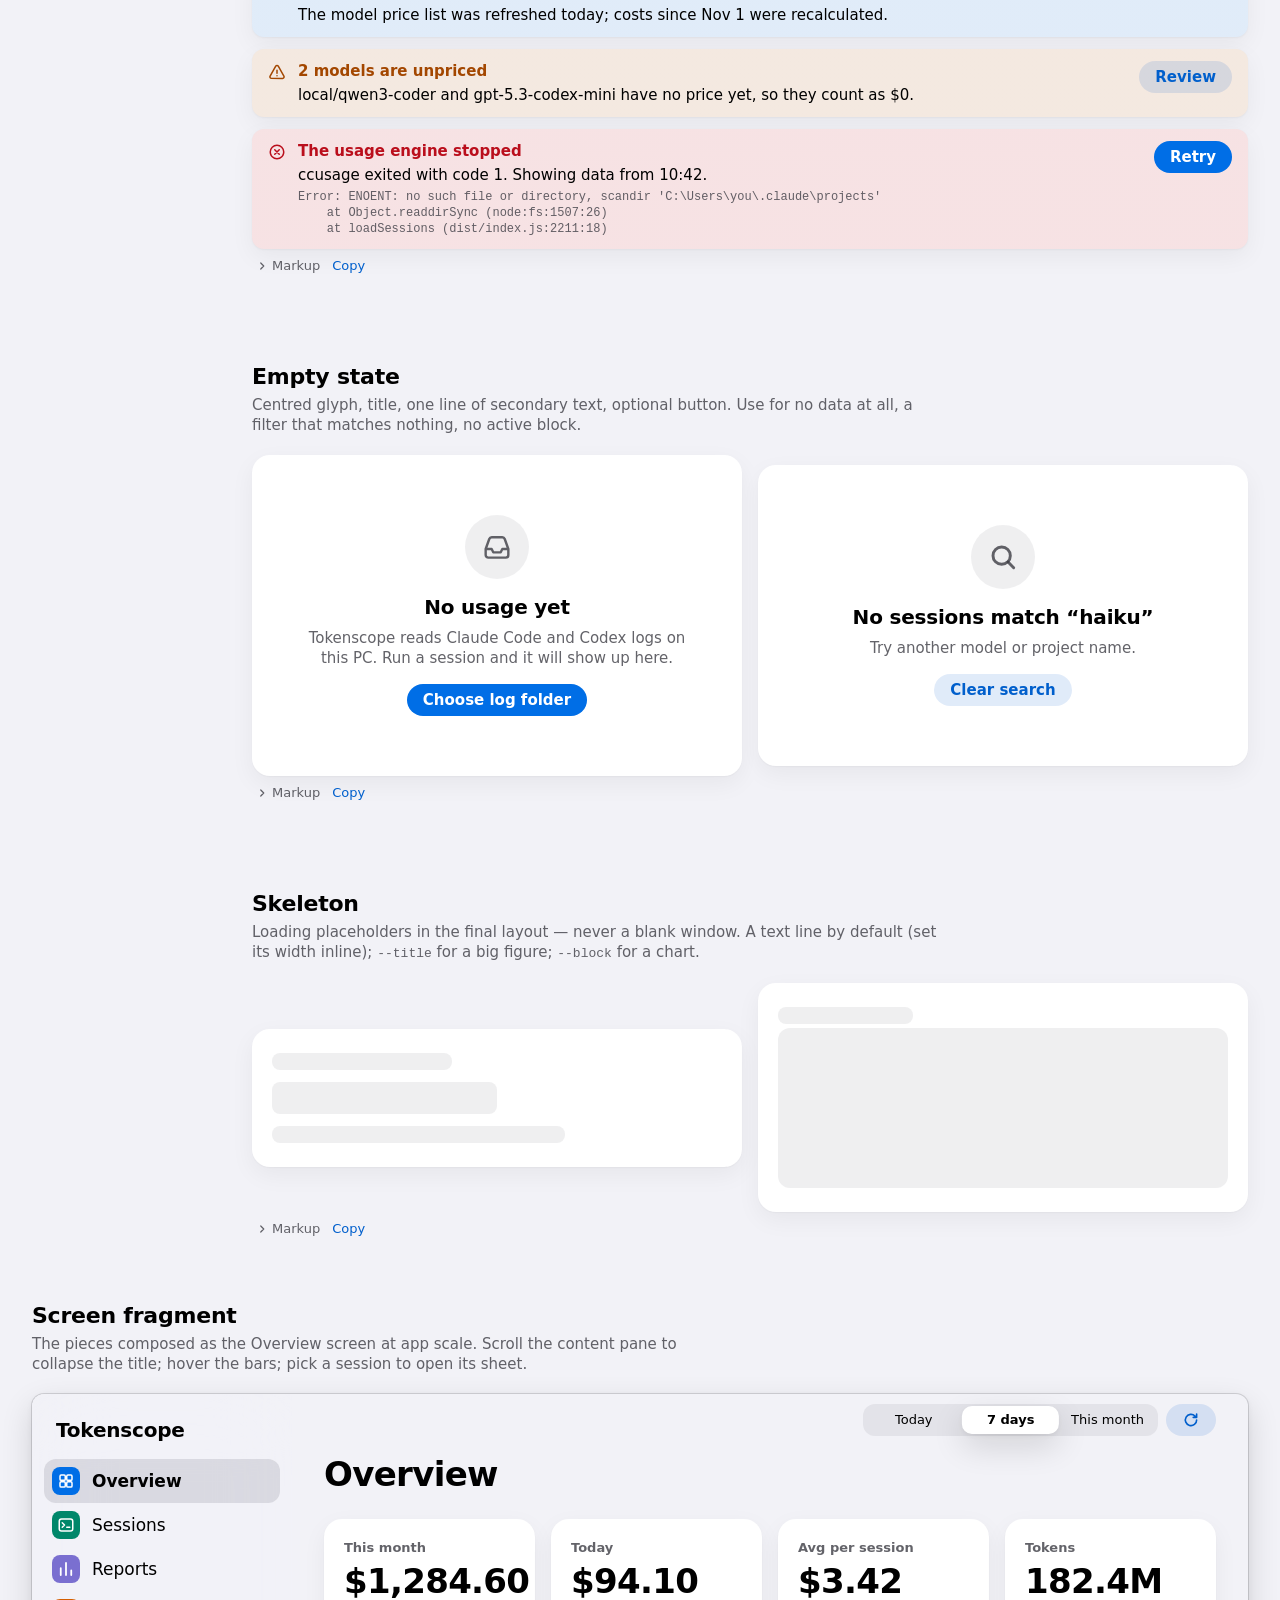
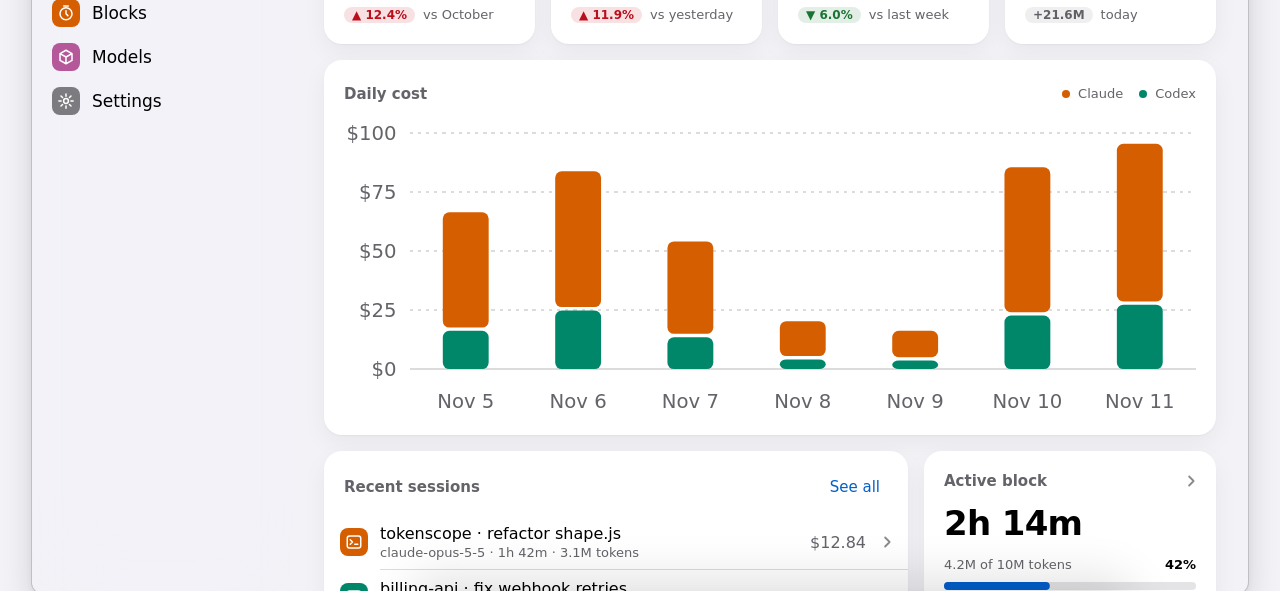
==== commit 7d8cdda4: "Design guide: layout patterns, machine filter, heatmap legend option, title bar colours Co-Authored-" ====
--- a/src/Tokenscope/ui/design/gallery.html
+++ b/src/Tokenscope/ui/design/gallery.html
@@ -734,7 +734,7 @@
         </div>
       </div>
       <div class="g-demo">
-        <p class="g-demo-label">heatmap · 26 weeks; blockTimeline · last 72 hours with an active block; sparkline</p>
+        <p class="g-demo-label">heatmap · 26 weeks (pass legend: false to hide the scale in a small card); blockTimeline · last 72 hours with an active block; sparkline</p>
         <div class="g-stage">
           <section class="ts-card">
             <header class="ts-card-header"><h3 class="ts-card-title">Activity · last 26 weeks</h3></header>
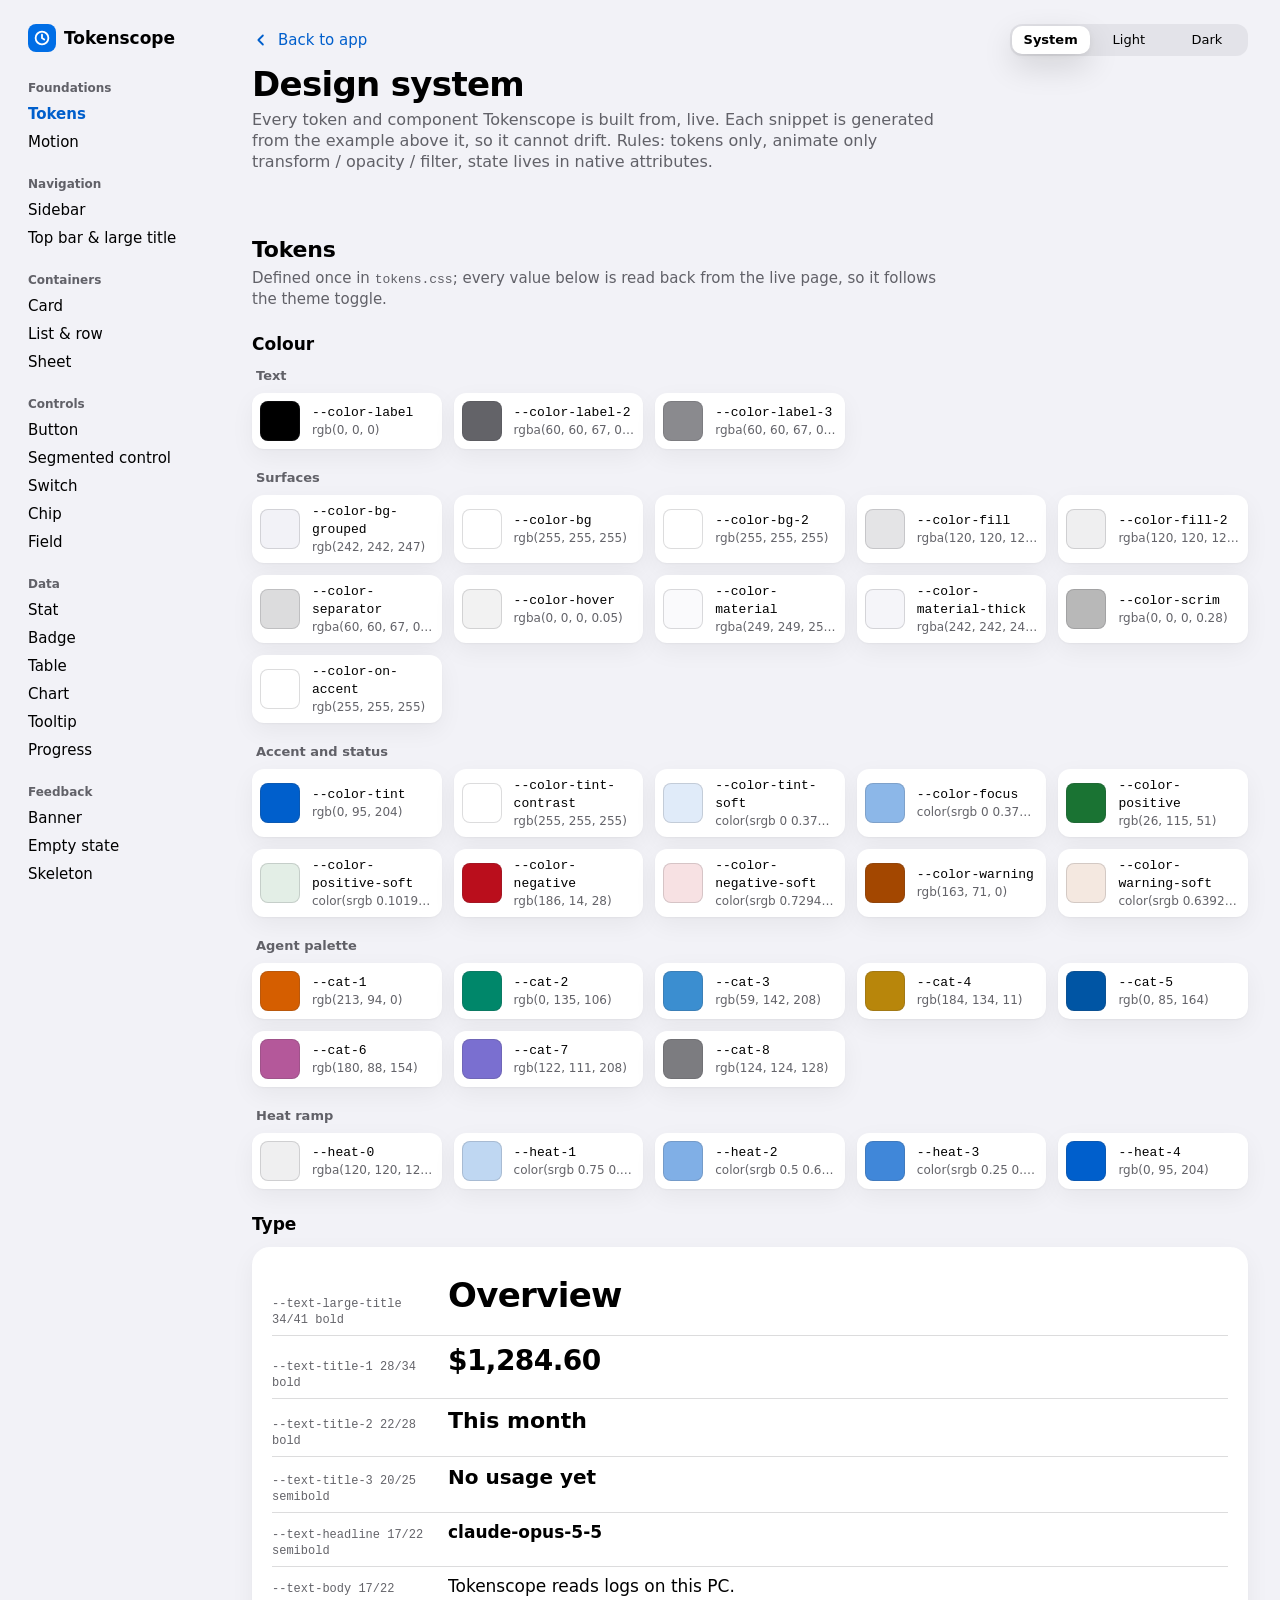
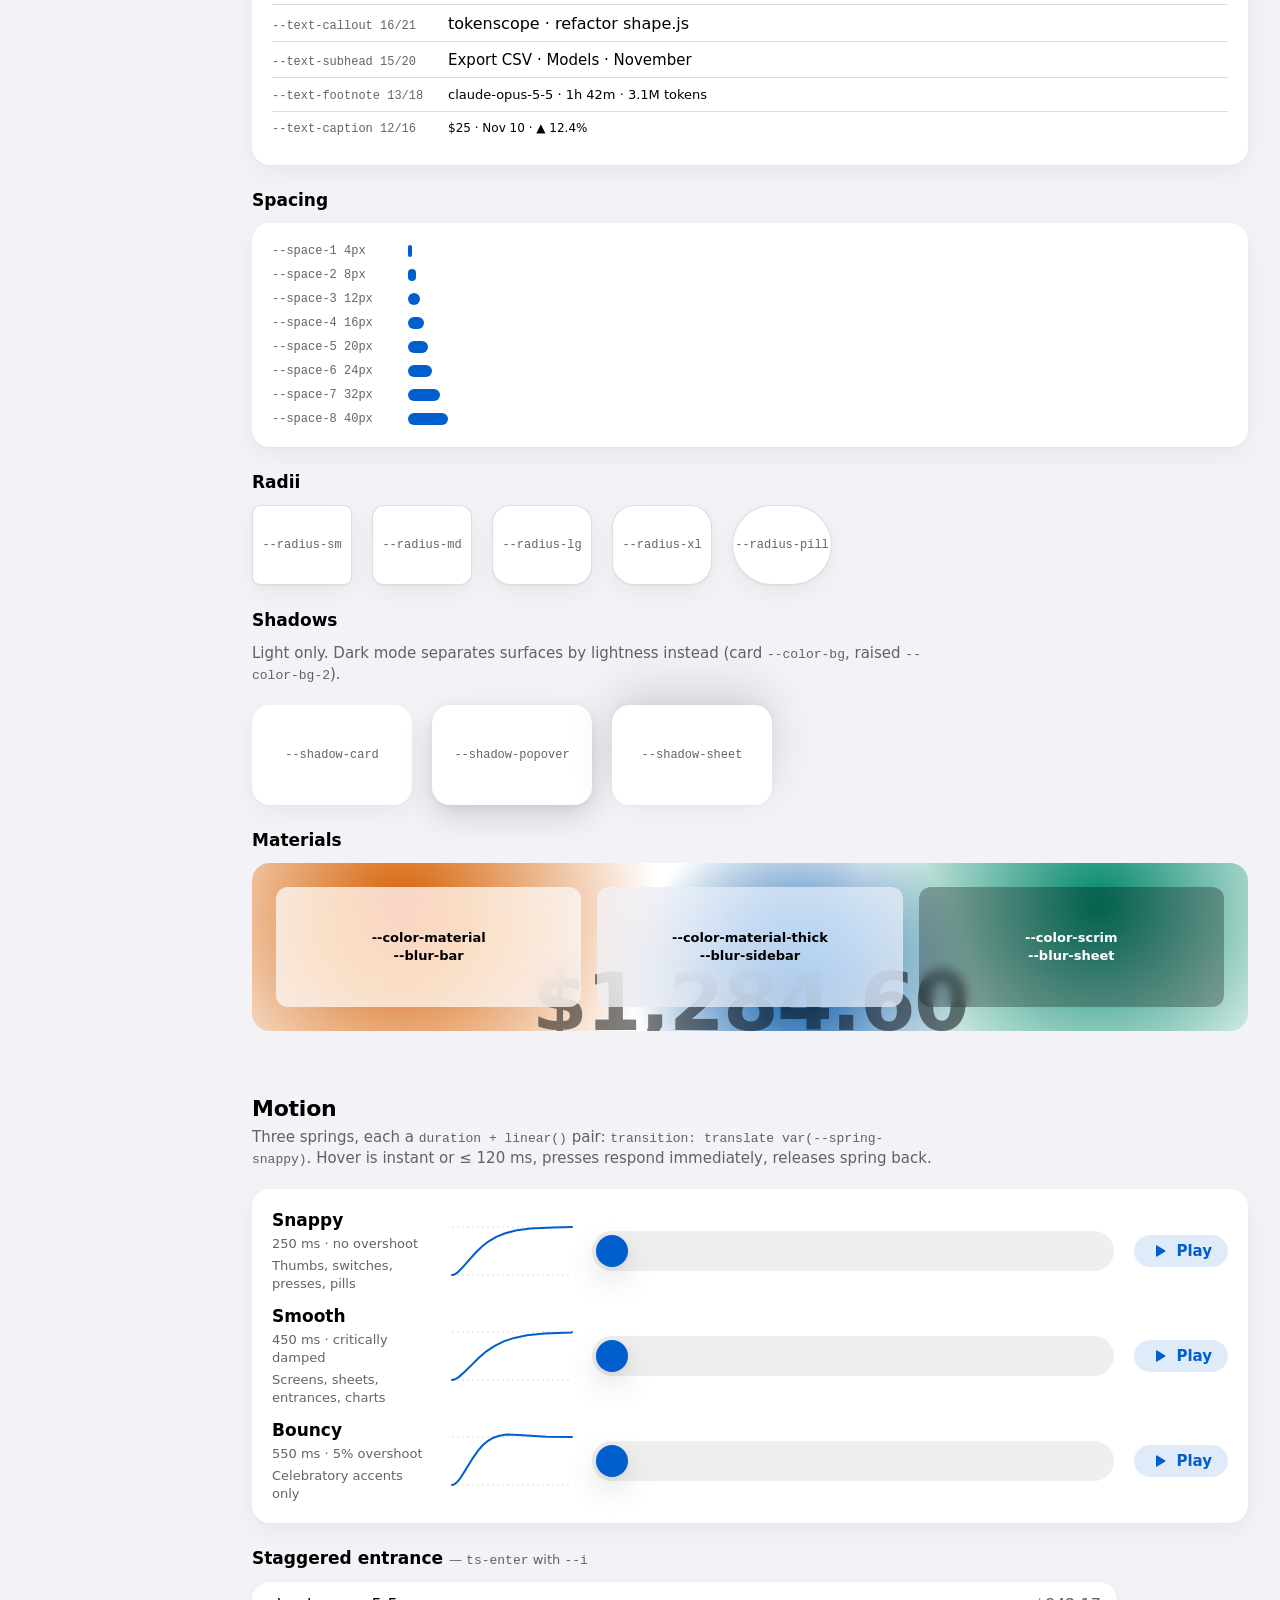
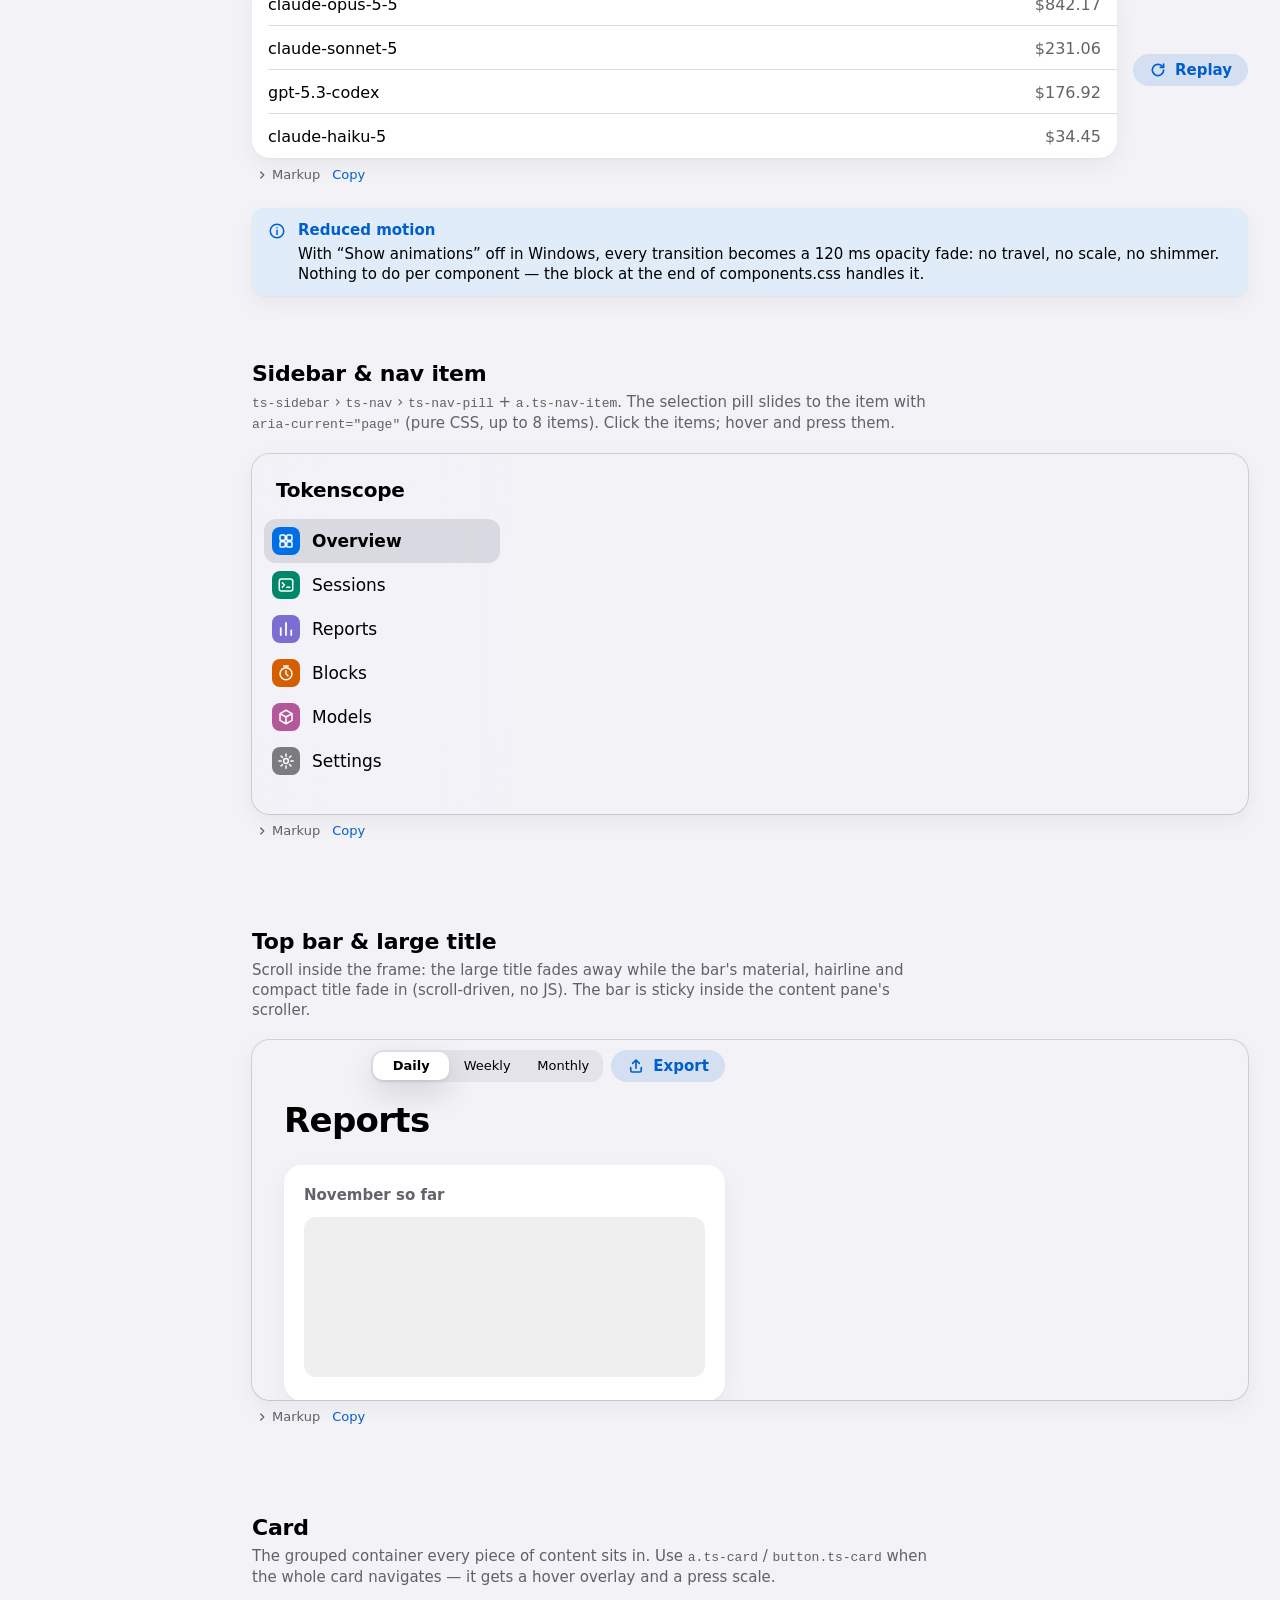
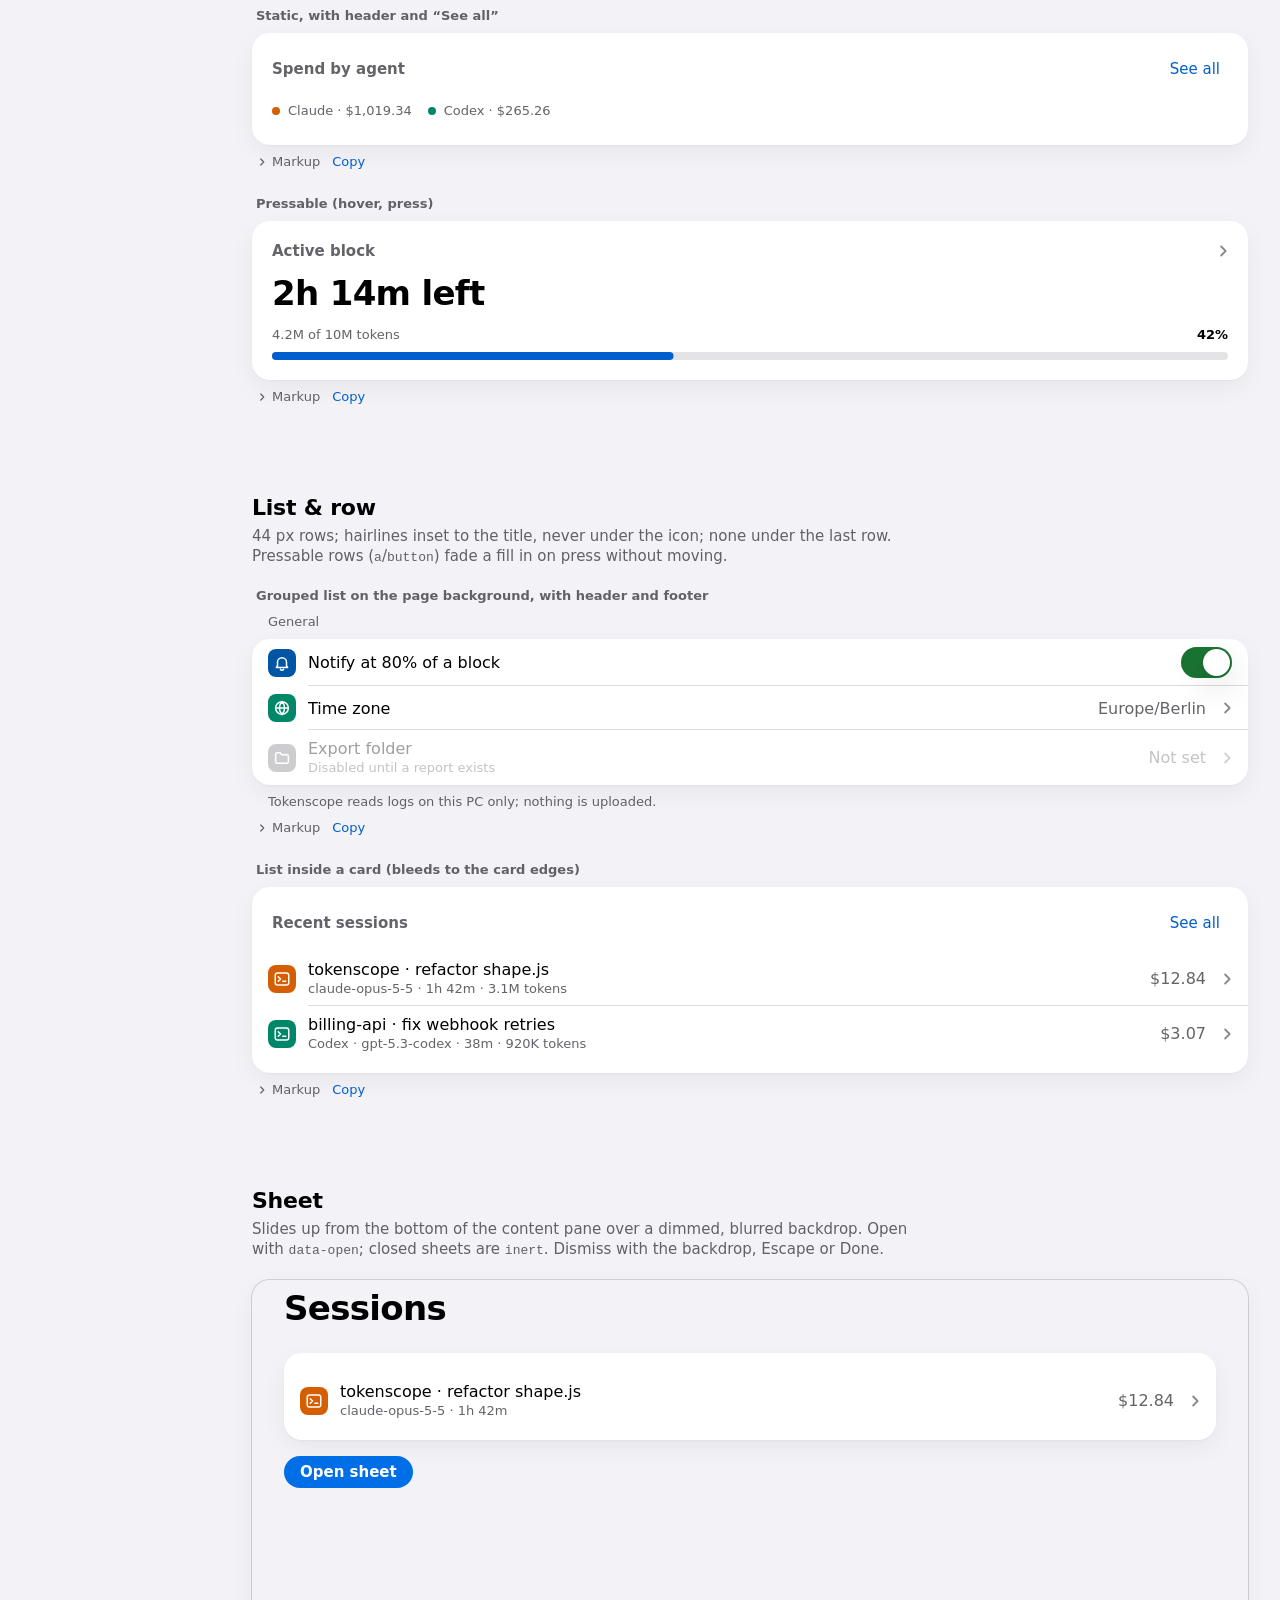
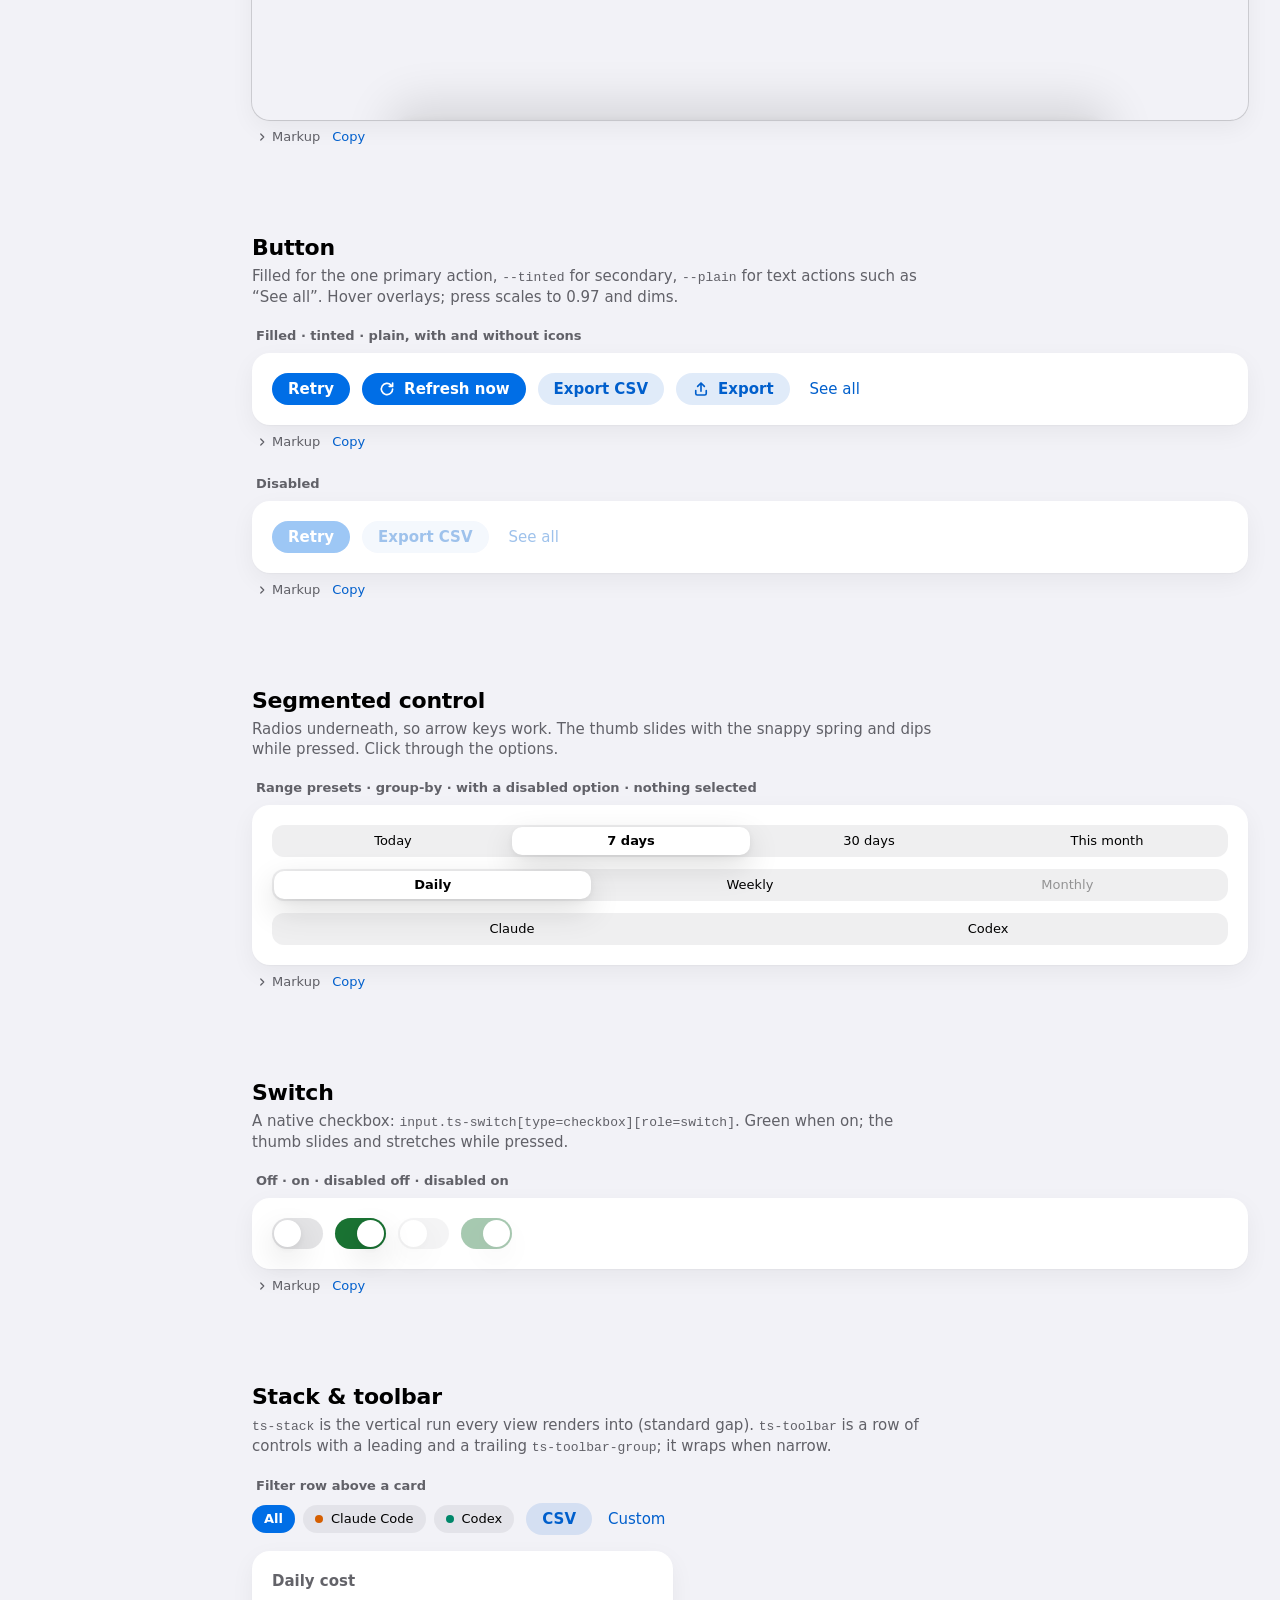
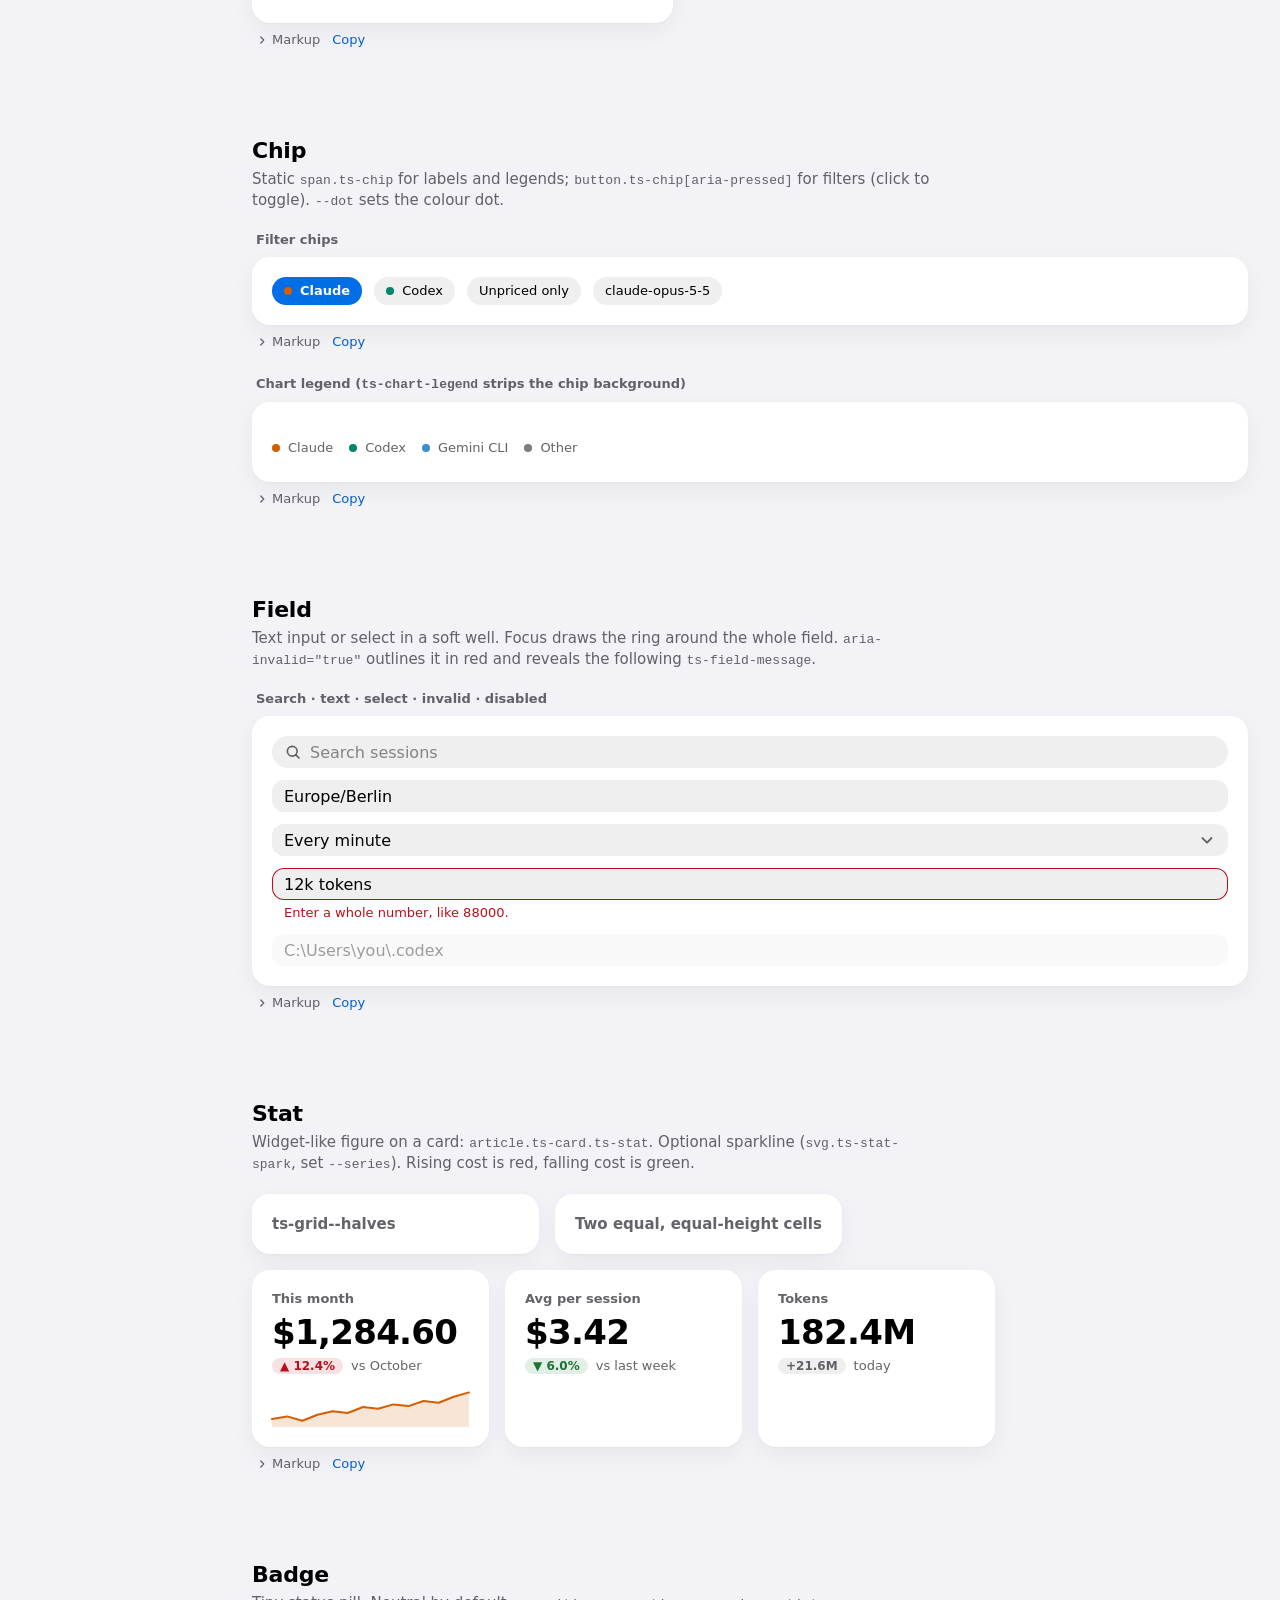
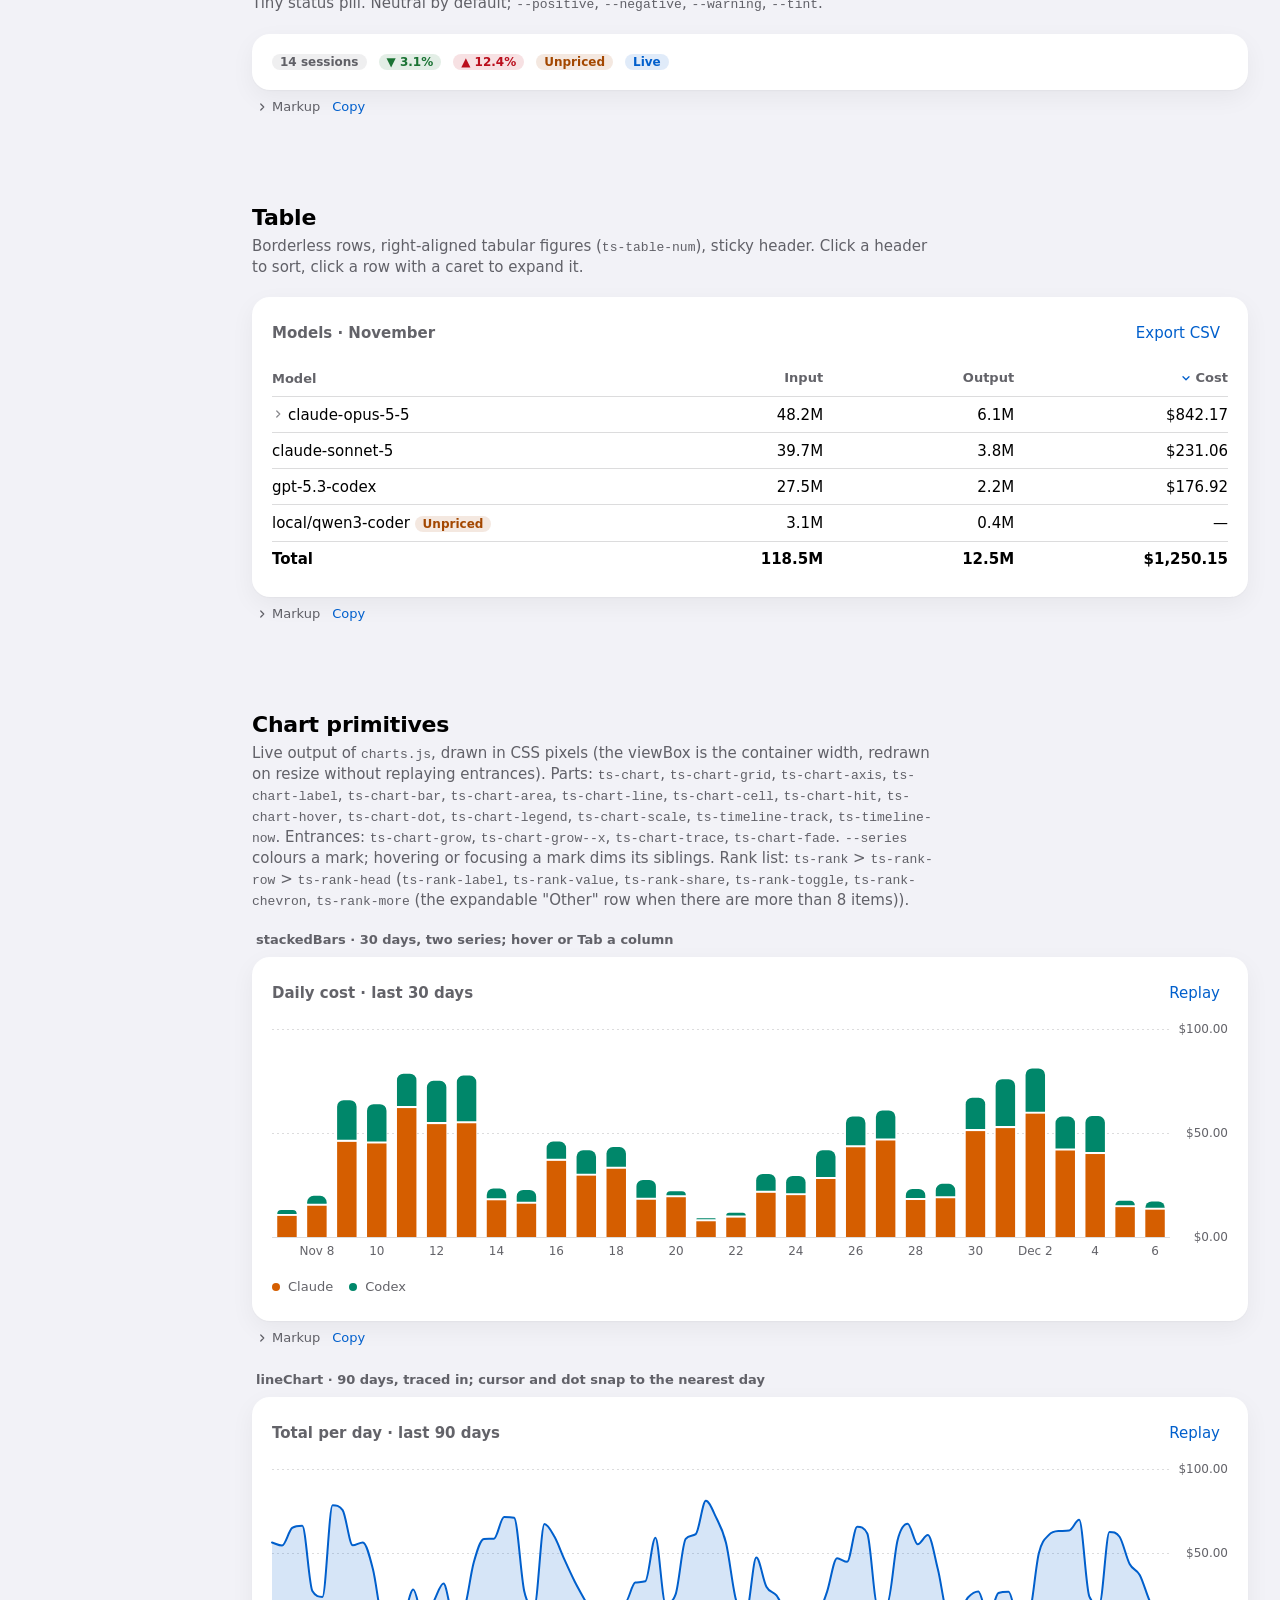
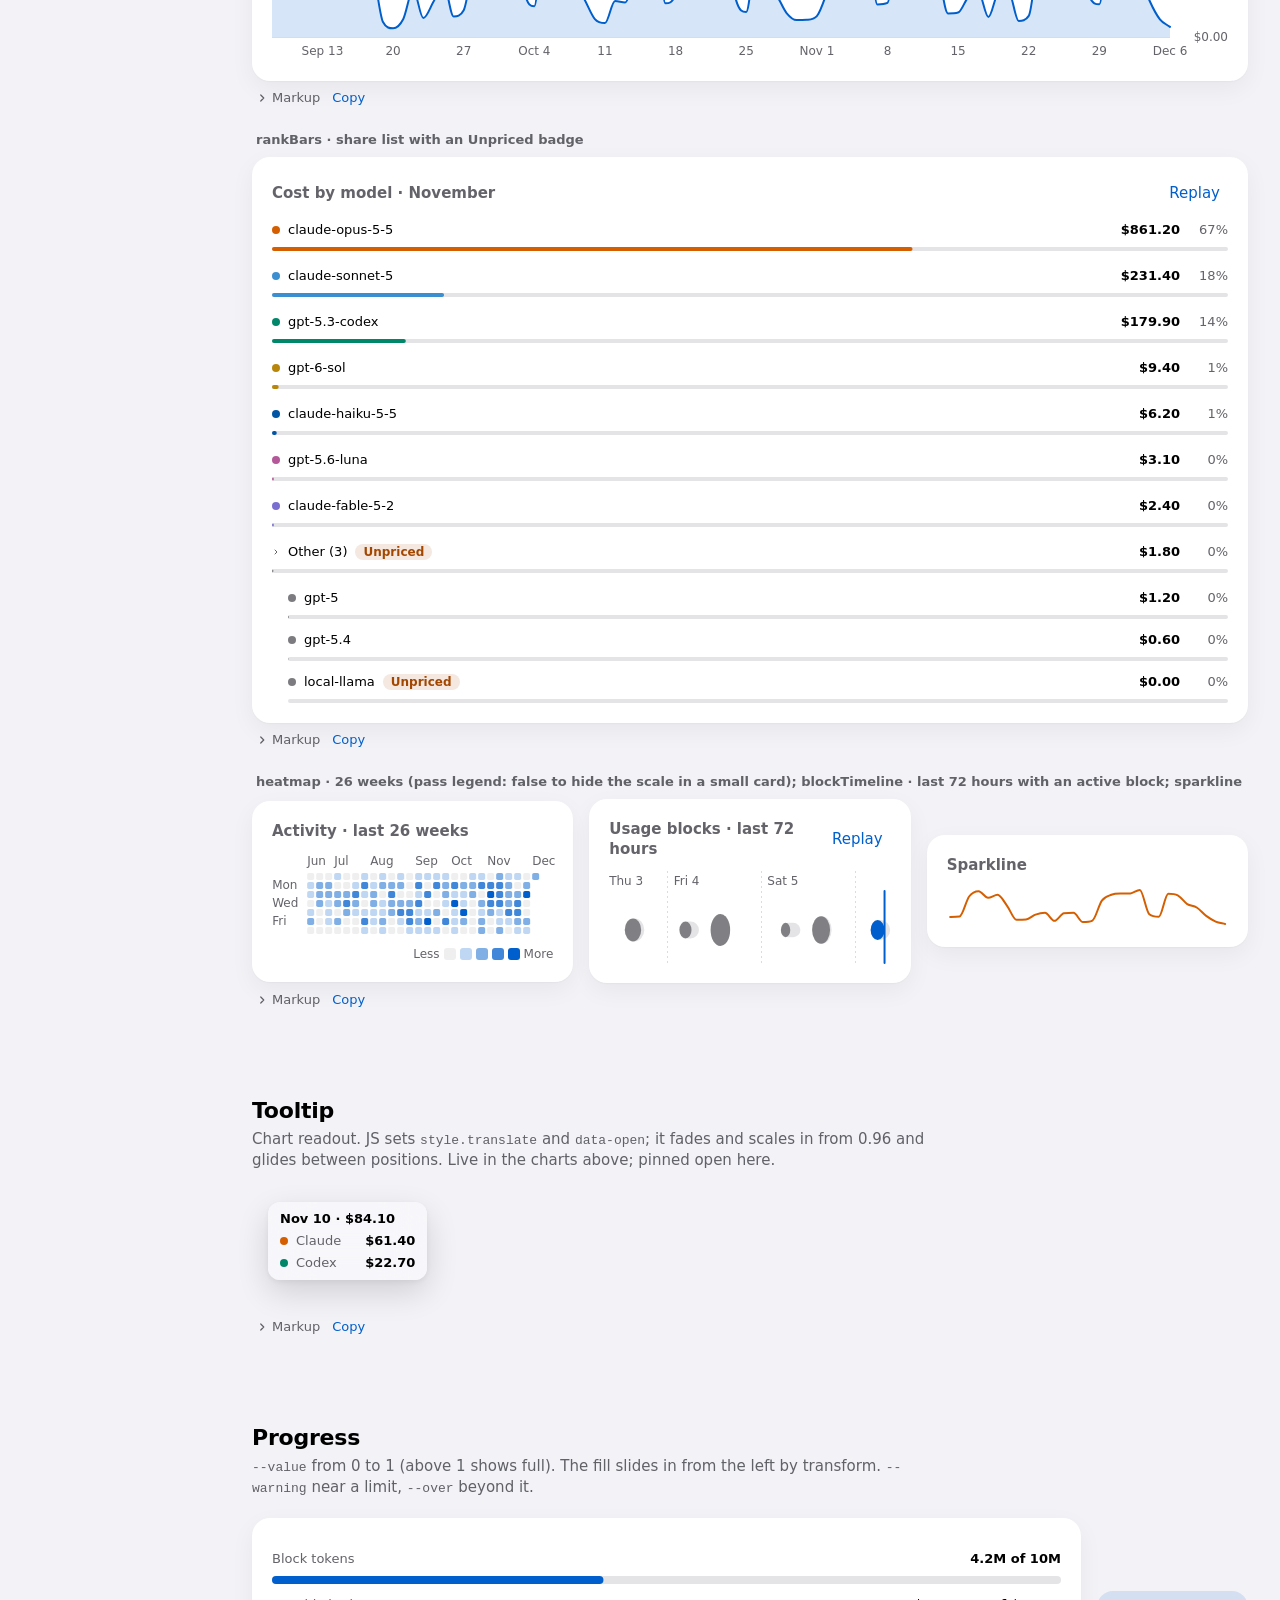
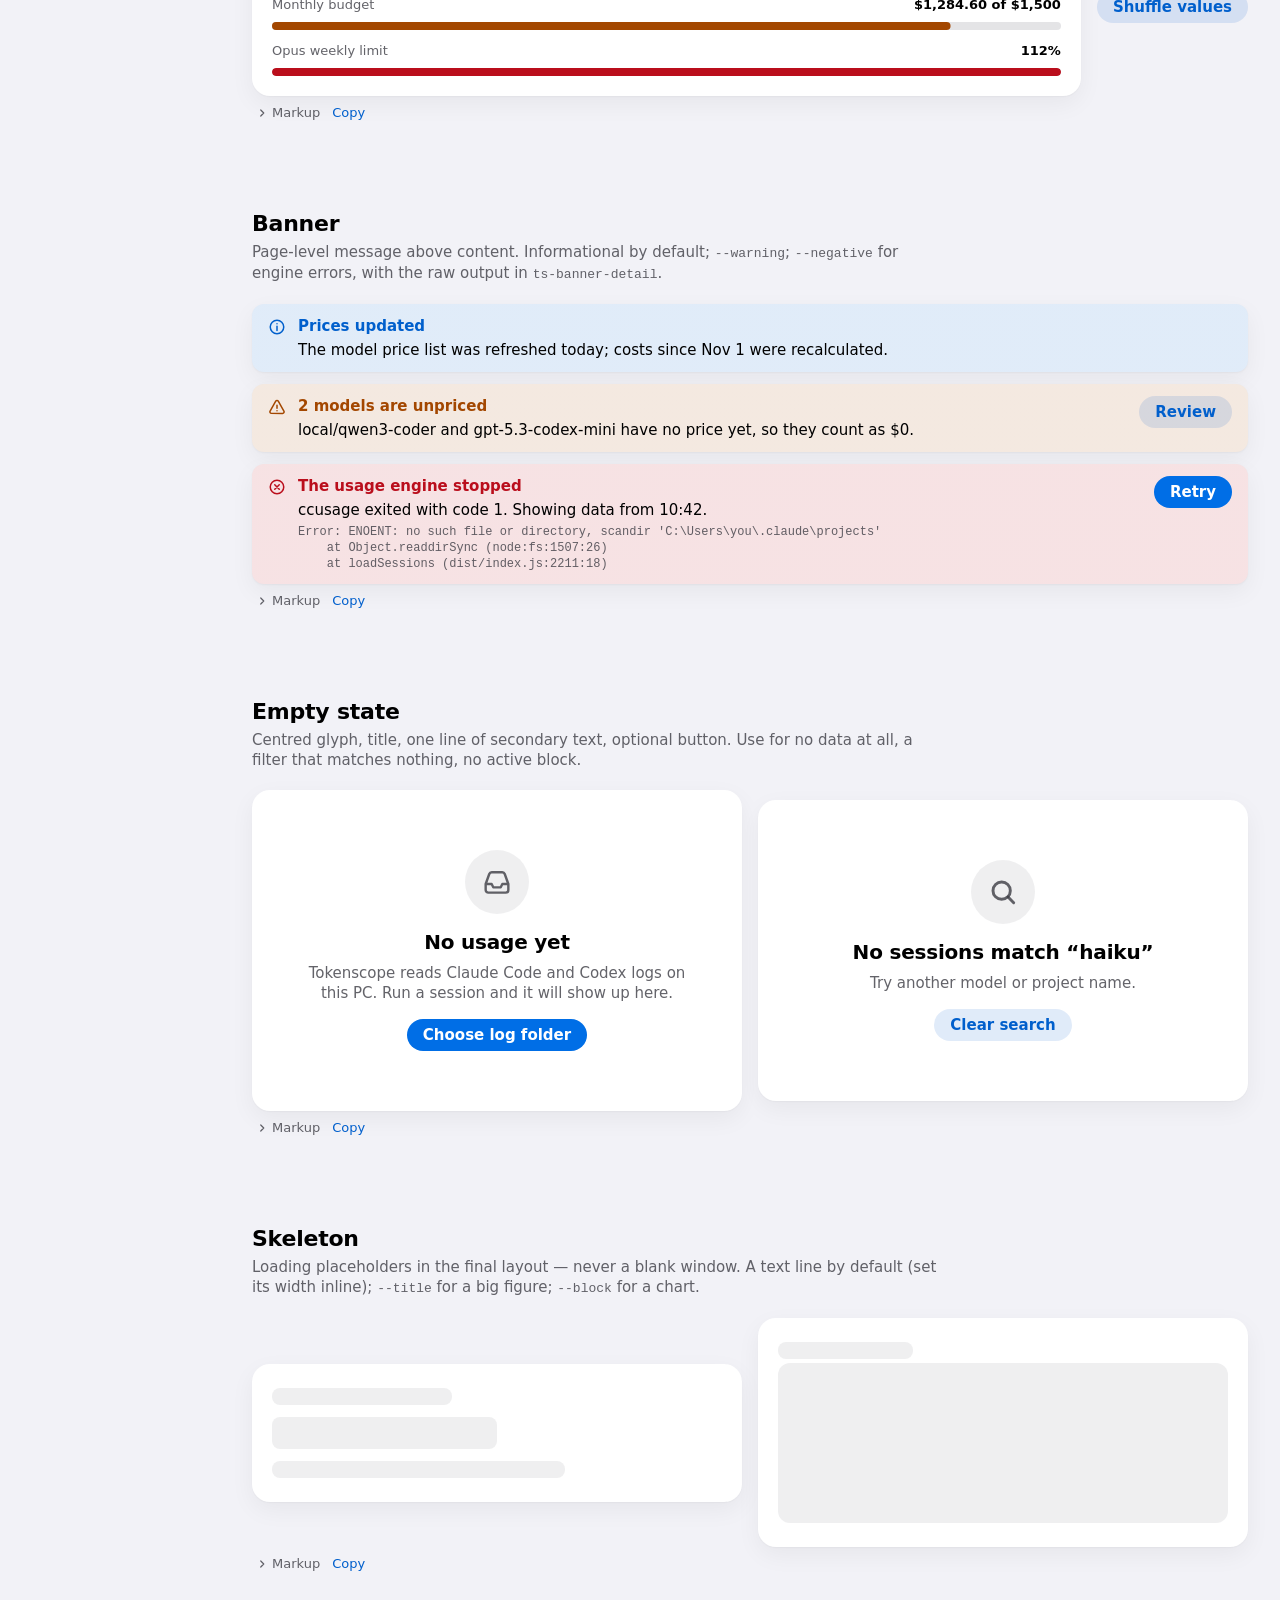
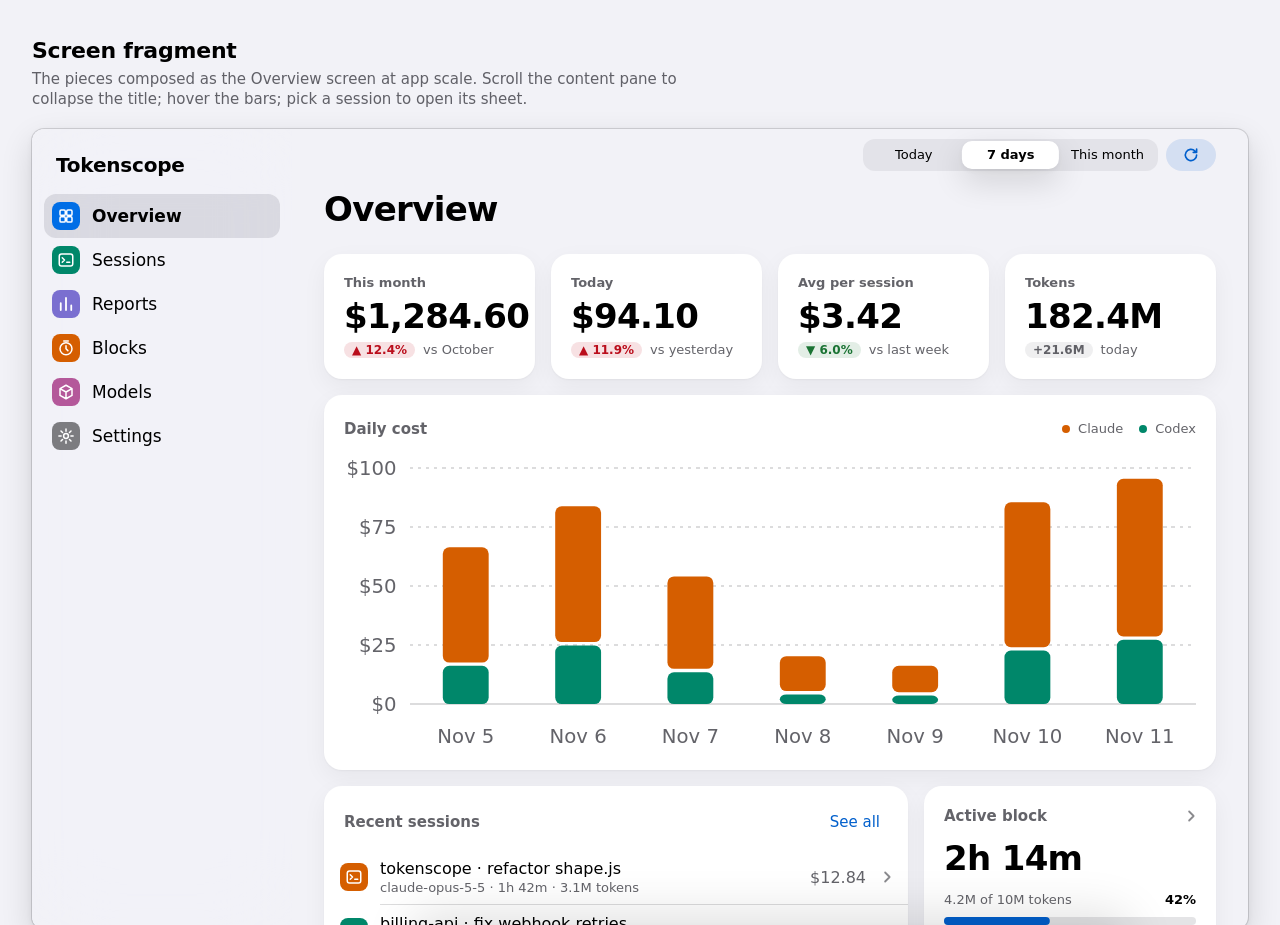
==== commit 3e4ca0e8: "Ranked bars: the Other row expands to list the folded items; version 1.1.1 Co-Authored-By: Claude Fa" ====
--- a/src/Tokenscope/ui/design/gallery.html
+++ b/src/Tokenscope/ui/design/gallery.html
@@ -705,7 +705,7 @@
     <!-- ═══════════════════════════════ CHART ════════════════════════════════ -->
     <section class="g-section" id="chart">
       <h2>Chart primitives</h2>
-      <p class="g-desc">Live output of <code>charts.js</code>, drawn in CSS pixels (the viewBox is the container width, redrawn on resize without replaying entrances). Parts: <code>ts-chart</code>, <code>ts-chart-grid</code>, <code>ts-chart-axis</code>, <code>ts-chart-label</code>, <code>ts-chart-bar</code>, <code>ts-chart-area</code>, <code>ts-chart-line</code>, <code>ts-chart-cell</code>, <code>ts-chart-hit</code>, <code>ts-chart-hover</code>, <code>ts-chart-dot</code>, <code>ts-chart-legend</code>, <code>ts-chart-scale</code>, <code>ts-timeline-track</code>, <code>ts-timeline-now</code>. Entrances: <code>ts-chart-grow</code>, <code>ts-chart-grow--x</code>, <code>ts-chart-trace</code>, <code>ts-chart-fade</code>. <code>--series</code> colours a mark; hovering or focusing a mark dims its siblings. Rank list: <code>ts-rank</code> &gt; <code>ts-rank-row</code> &gt; <code>ts-rank-head</code> (<code>ts-rank-label</code>, <code>ts-rank-value</code>, <code>ts-rank-share</code>).</p>
+      <p class="g-desc">Live output of <code>charts.js</code>, drawn in CSS pixels (the viewBox is the container width, redrawn on resize without replaying entrances). Parts: <code>ts-chart</code>, <code>ts-chart-grid</code>, <code>ts-chart-axis</code>, <code>ts-chart-label</code>, <code>ts-chart-bar</code>, <code>ts-chart-area</code>, <code>ts-chart-line</code>, <code>ts-chart-cell</code>, <code>ts-chart-hit</code>, <code>ts-chart-hover</code>, <code>ts-chart-dot</code>, <code>ts-chart-legend</code>, <code>ts-chart-scale</code>, <code>ts-timeline-track</code>, <code>ts-timeline-now</code>. Entrances: <code>ts-chart-grow</code>, <code>ts-chart-grow--x</code>, <code>ts-chart-trace</code>, <code>ts-chart-fade</code>. <code>--series</code> colours a mark; hovering or focusing a mark dims its siblings. Rank list: <code>ts-rank</code> &gt; <code>ts-rank-row</code> &gt; <code>ts-rank-head</code> (<code>ts-rank-label</code>, <code>ts-rank-value</code>, <code>ts-rank-share</code>, <code>ts-rank-toggle</code>, <code>ts-rank-chevron</code>, <code>ts-rank-more</code> (the expandable "Other" row when there are more than 8 items)).</p>
       <div class="g-demo">
         <p class="g-demo-label">stackedBars · 30 days, two series; hover or Tab a column</p>
         <div class="g-stage">
@@ -1140,7 +1140,13 @@
       { label: 'claude-opus-5-5', value: 861.2, share: 0.67, color: 'var(--cat-1)', badge: null },
       { label: 'claude-sonnet-5', value: 231.4, share: 0.18, color: 'var(--cat-3)', badge: null },
       { label: 'gpt-5.3-codex', value: 179.9, share: 0.14, color: 'var(--cat-2)', badge: null },
-      { label: 'local-llama', value: 12.1, share: 0.01, color: 'var(--cat-8)', badge: 'Unpriced' }], { format: money }),
+      { label: 'gpt-6-sol', value: 9.4, share: 0.007, color: 'var(--cat-4)', badge: null },
+      { label: 'claude-haiku-5-5', value: 6.2, share: 0.005, color: 'var(--cat-5)', badge: null },
+      { label: 'gpt-5.6-luna', value: 3.1, share: 0.002, color: 'var(--cat-6)', badge: null },
+      { label: 'claude-fable-5-2', value: 2.4, share: 0.002, color: 'var(--cat-7)', badge: null },
+      { label: 'gpt-5', value: 1.2, share: 0.001, color: 'var(--cat-8)', badge: null },
+      { label: 'gpt-5.4', value: 0.6, share: 0.0005, color: 'var(--cat-8)', badge: null },
+      { label: 'local-llama', value: 0, share: 0, color: 'var(--cat-8)', badge: 'Unpriced' }], { format: money }),
     'g-heat': () => heatmap(byId('g-heat'), heatCells, { format: money }),
     'g-blocks': () => blockTimeline(byId('g-blocks'), blocks, now.getTime(), { format: money }),
   };
--- a/src/Tokenscope/ui/design/components.css
+++ b/src/Tokenscope/ui/design/components.css
@@ -857,7 +857,8 @@
    Purpose: a ranked share list (rankBars in charts.js), HTML rather than SVG.
    Knobs: --series on a row = its bar colour; --i = stagger index of the bar's grow-in.
    Anatomy: .ts-rank > .ts-rank-row* > .ts-rank-head (> .ts-chip-dot + .ts-rank-label + .ts-badge?
-            + .ts-rank-value + .ts-rank-share) + .ts-progress > .ts-progress-fill */
+            + .ts-rank-value + .ts-rank-share) + .ts-progress > .ts-progress-fill
+            last row when folded: button.ts-rank-head.ts-rank-toggle (> svg.ts-rank-chevron …) + .ts-progress + .ts-rank-more > .ts-rank-row* */
 .ts-rank { display: grid; gap: var(--space-4); }
 .ts-rank-head { display: flex; align-items: center; gap: var(--space-2); margin-block-end: var(--space-2); font: var(--text-footnote); }
 .ts-rank-label { min-inline-size: 0; overflow: hidden; text-overflow: ellipsis; white-space: nowrap; }
@@ -865,6 +866,12 @@
 .ts-rank-share { min-inline-size: var(--space-8); text-align: end; color: var(--color-label-2); }
 .ts-rank .ts-progress { --_fill: var(--series); block-size: var(--space-1); }
 .ts-rank .ts-progress-fill { transition-delay: calc(min(var(--i), 12) * var(--stagger-step)); }
+/* The "Other" row (more than 8 items) is a button: its chevron turns and .ts-rank-more shows the folded rows. */
+.ts-rank-toggle { inline-size: 100%; padding: 0; border: 0; border-radius: var(--radius-sm); background: none; color: inherit; text-align: start; cursor: default; }
+.ts-rank-toggle:hover .ts-rank-label { color: var(--color-tint); }
+.ts-rank-chevron { flex: none; inline-size: var(--size-dot); block-size: var(--size-dot); fill: none; stroke: var(--color-label-2); stroke-width: 3; stroke-linecap: round; stroke-linejoin: round; transition: rotate var(--spring-snappy); }
+.ts-rank-toggle[aria-expanded="true"] .ts-rank-chevron { rotate: 90deg; }
+.ts-rank-more { display: grid; gap: var(--space-3); margin-block-start: var(--space-4); padding-inline-start: var(--space-4); }
 
 /* ── Reduced motion ──────────────────────────────────────────────────────────
    Everything collapses to a 120 ms opacity fade: no travel, no scale, no shimmer, no springs. */
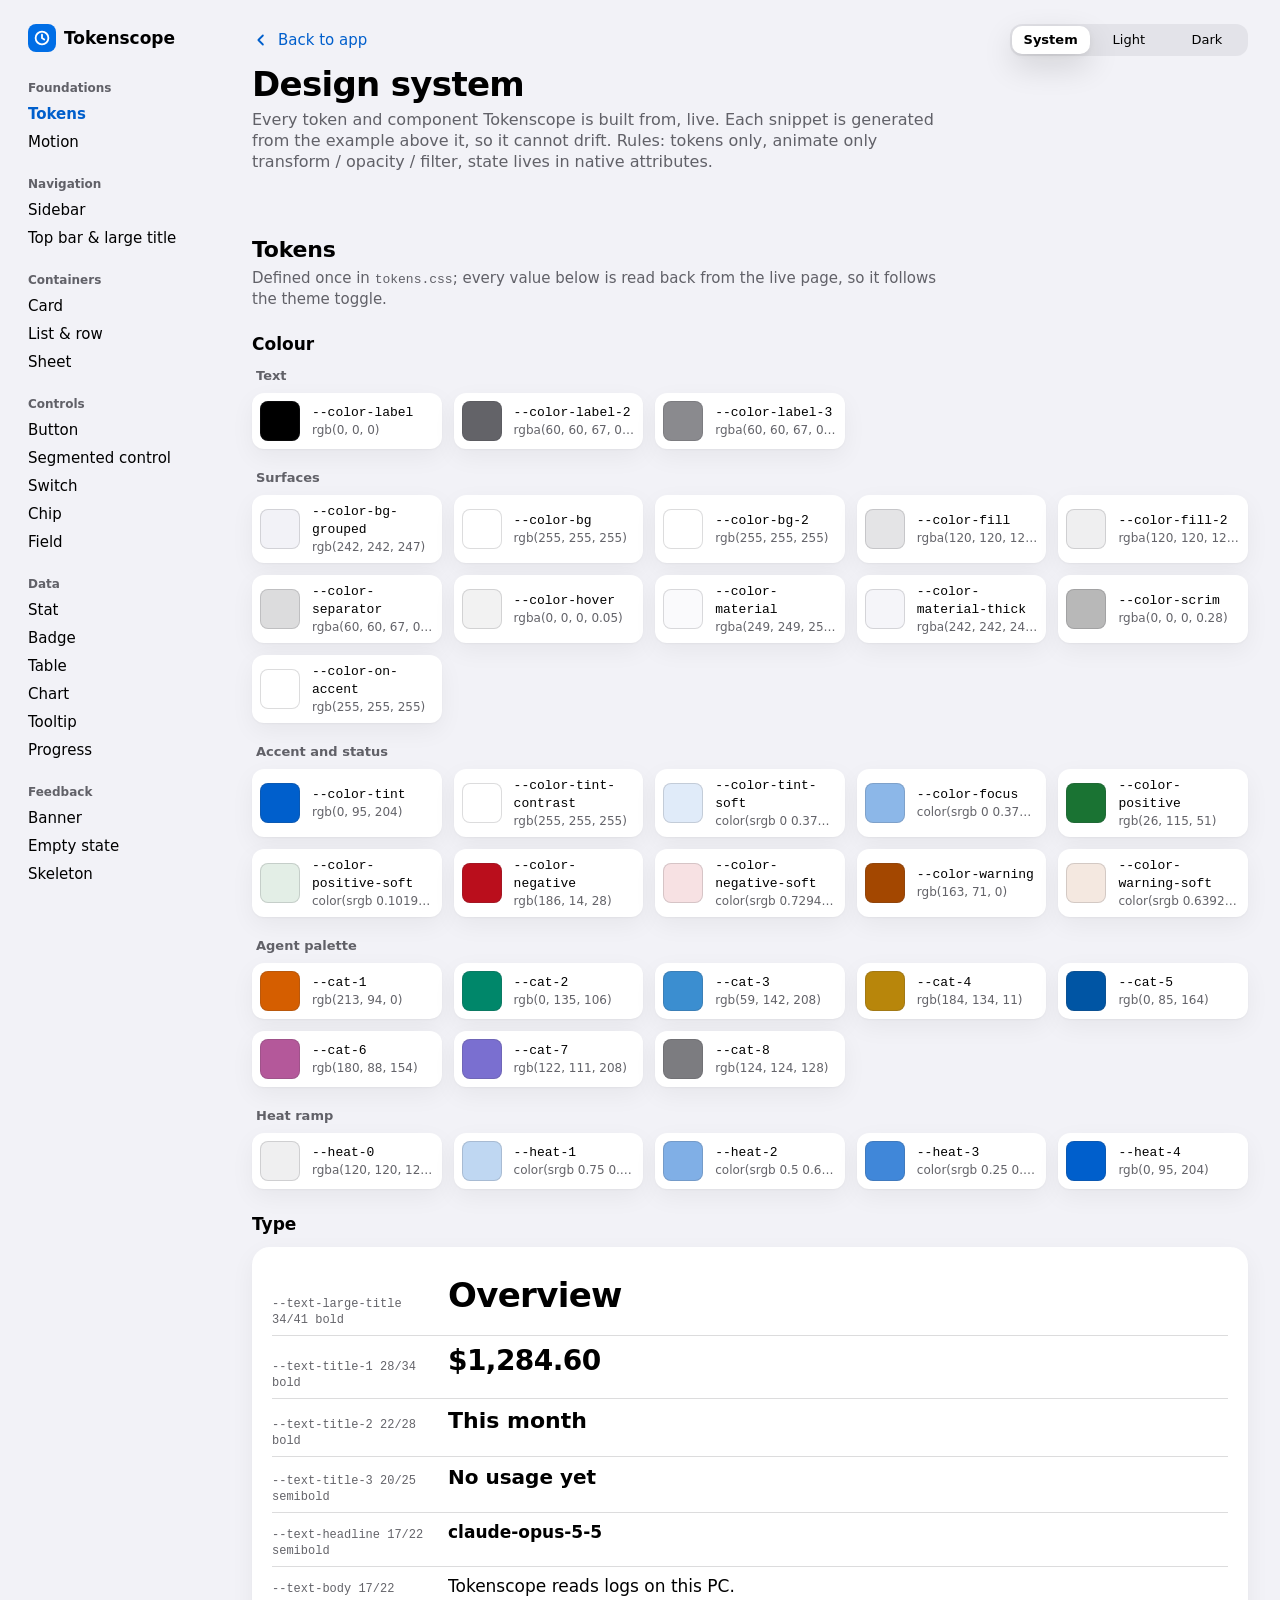
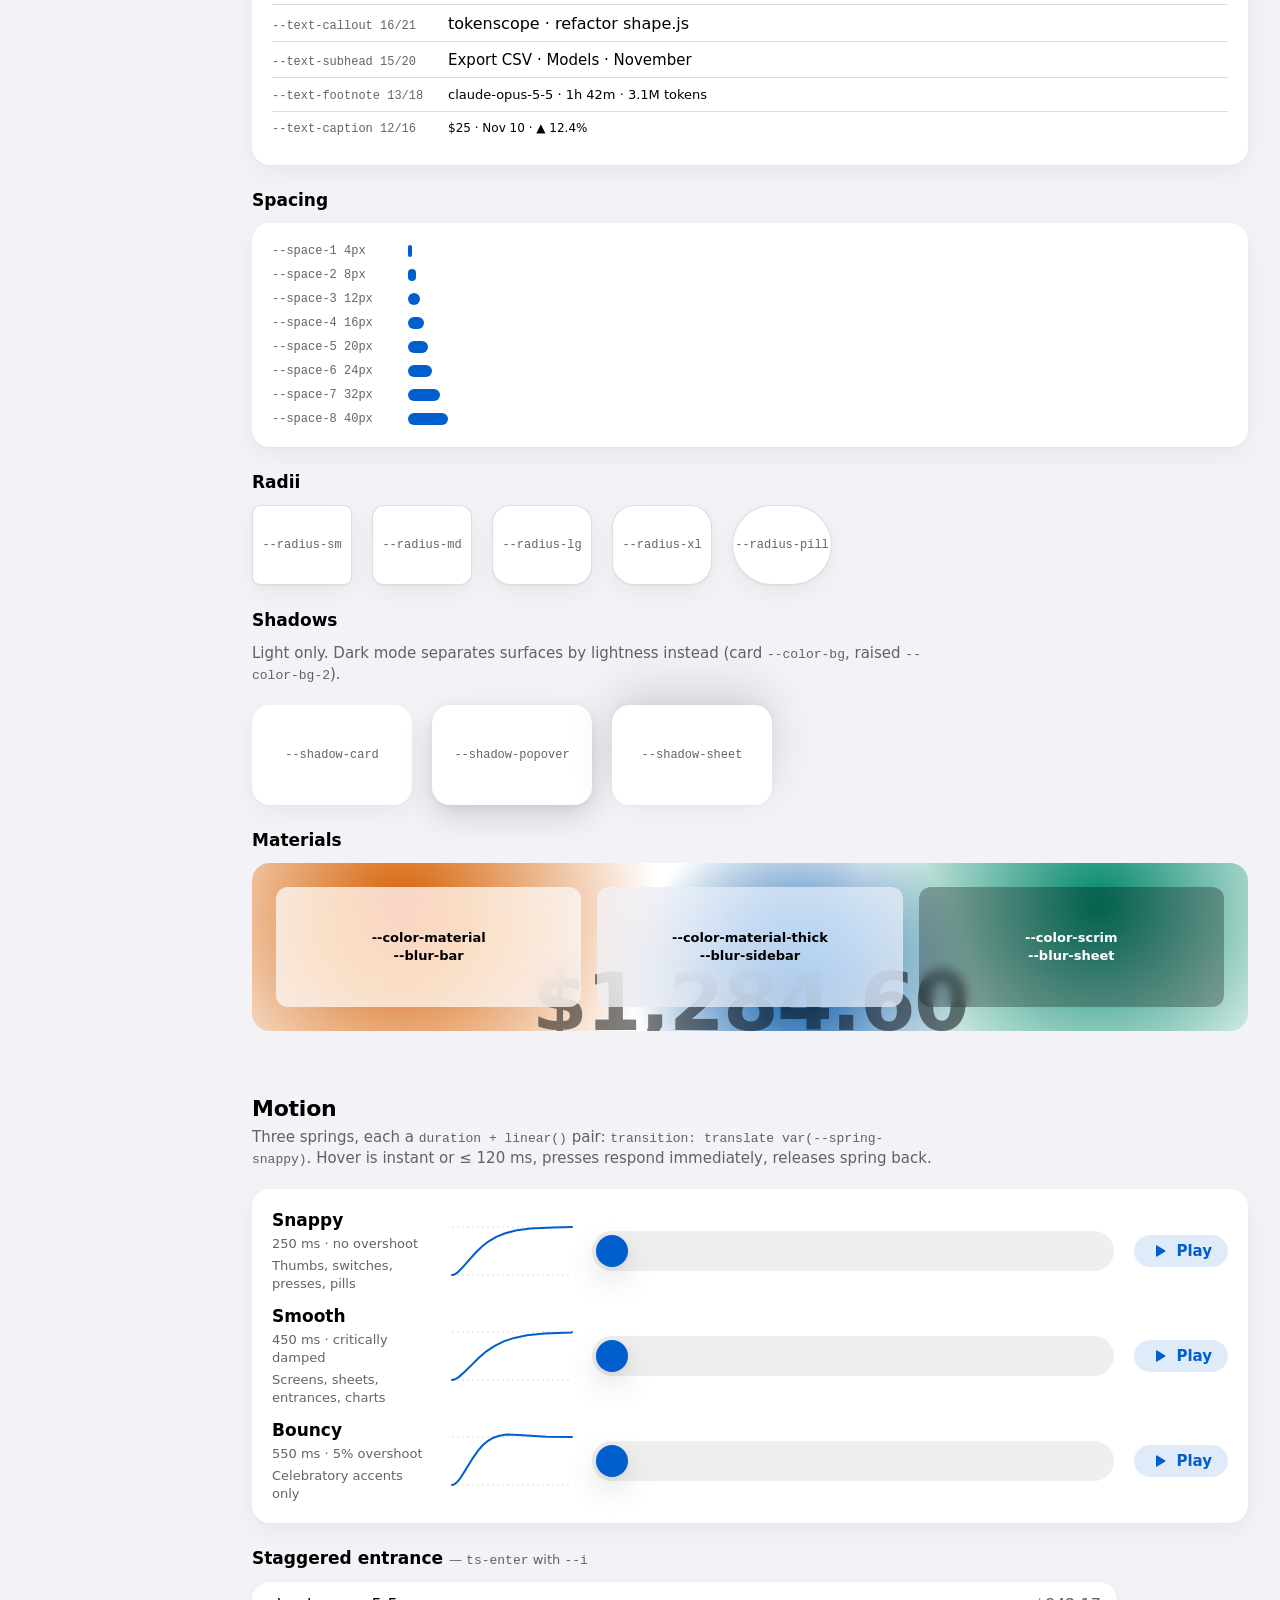
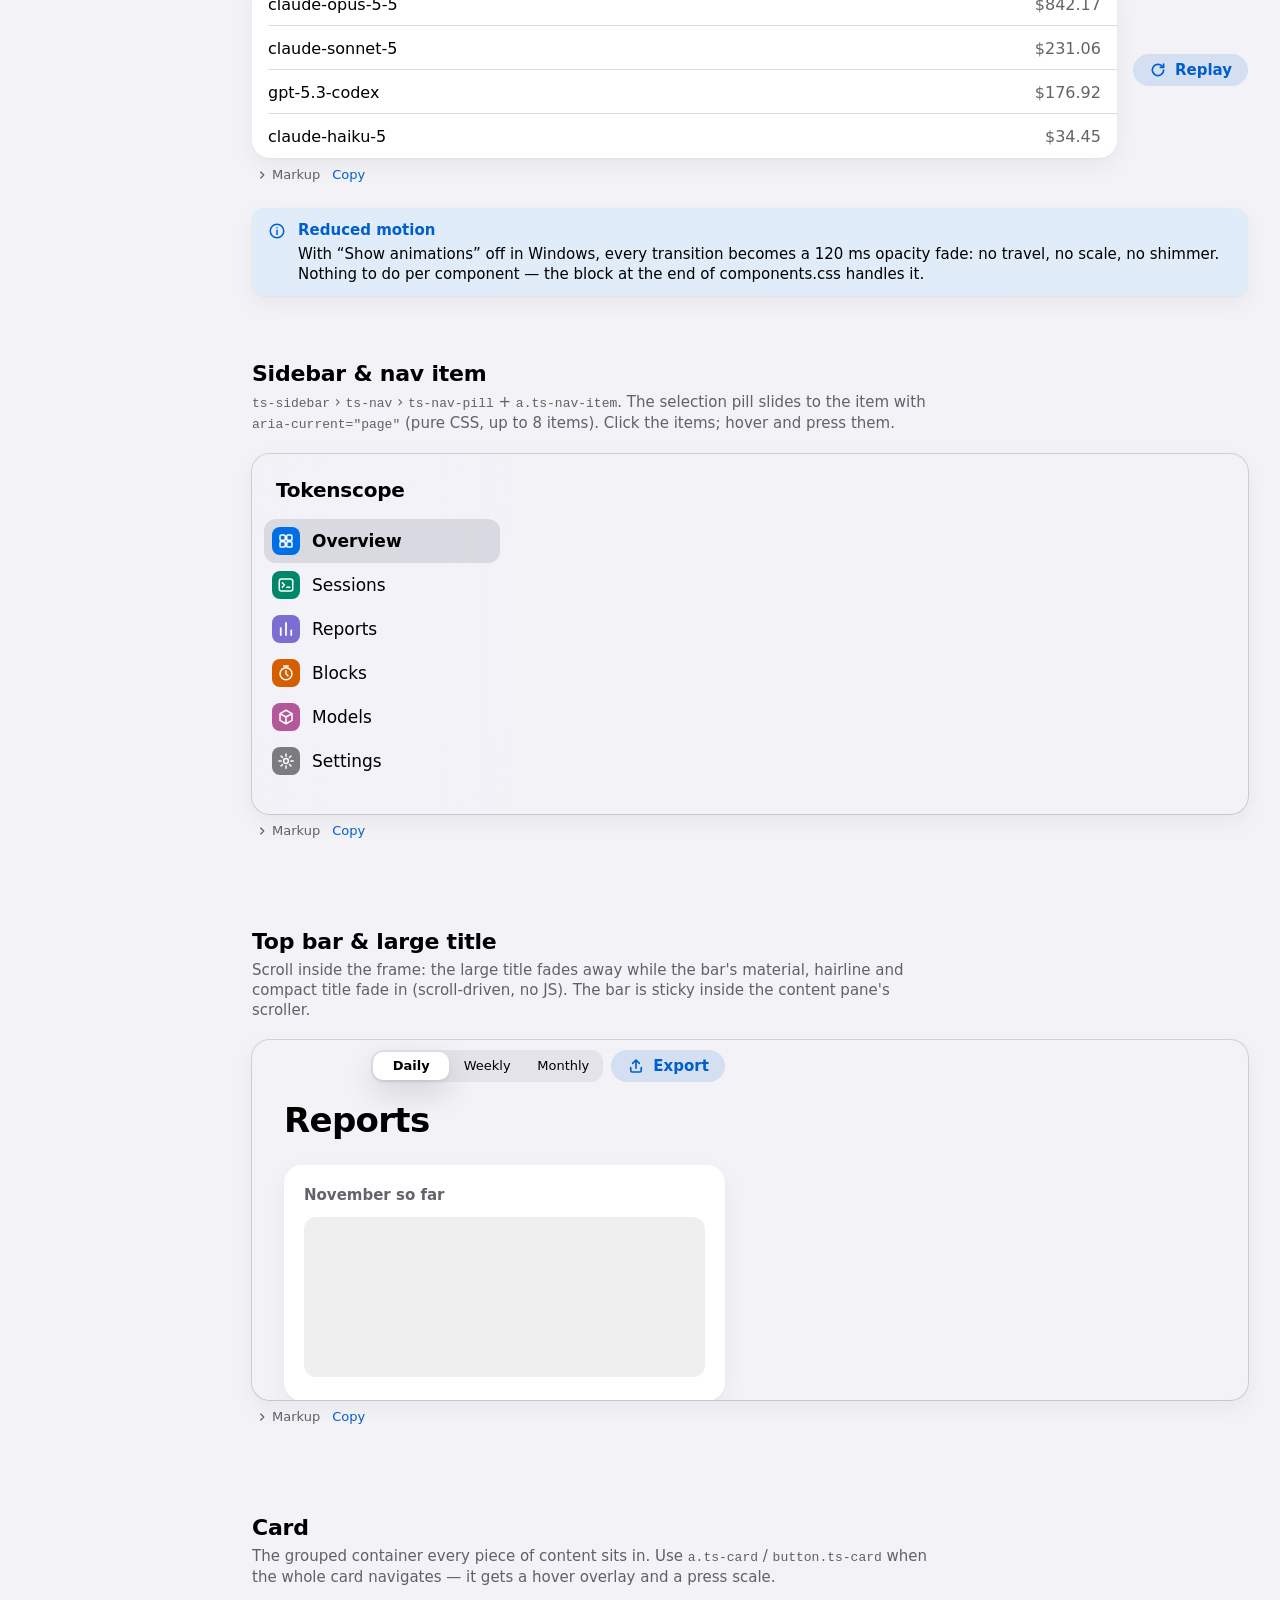
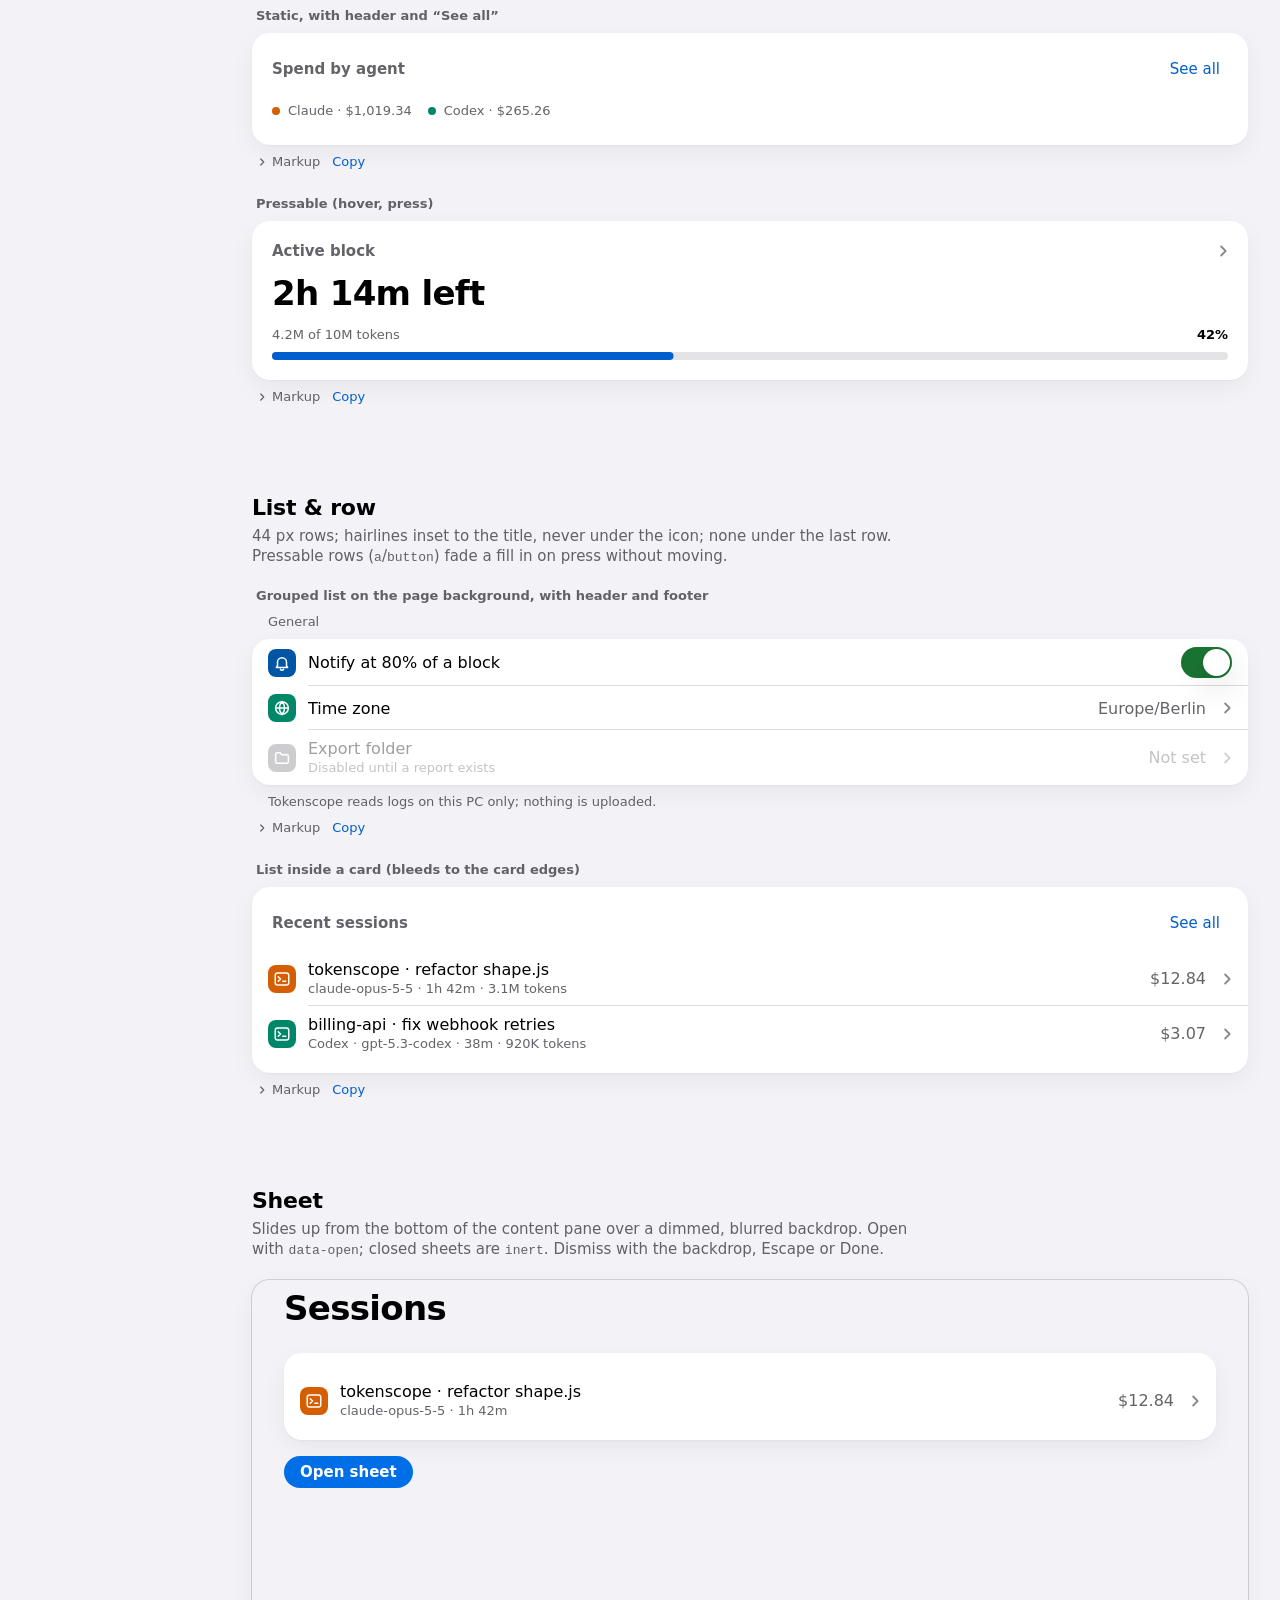
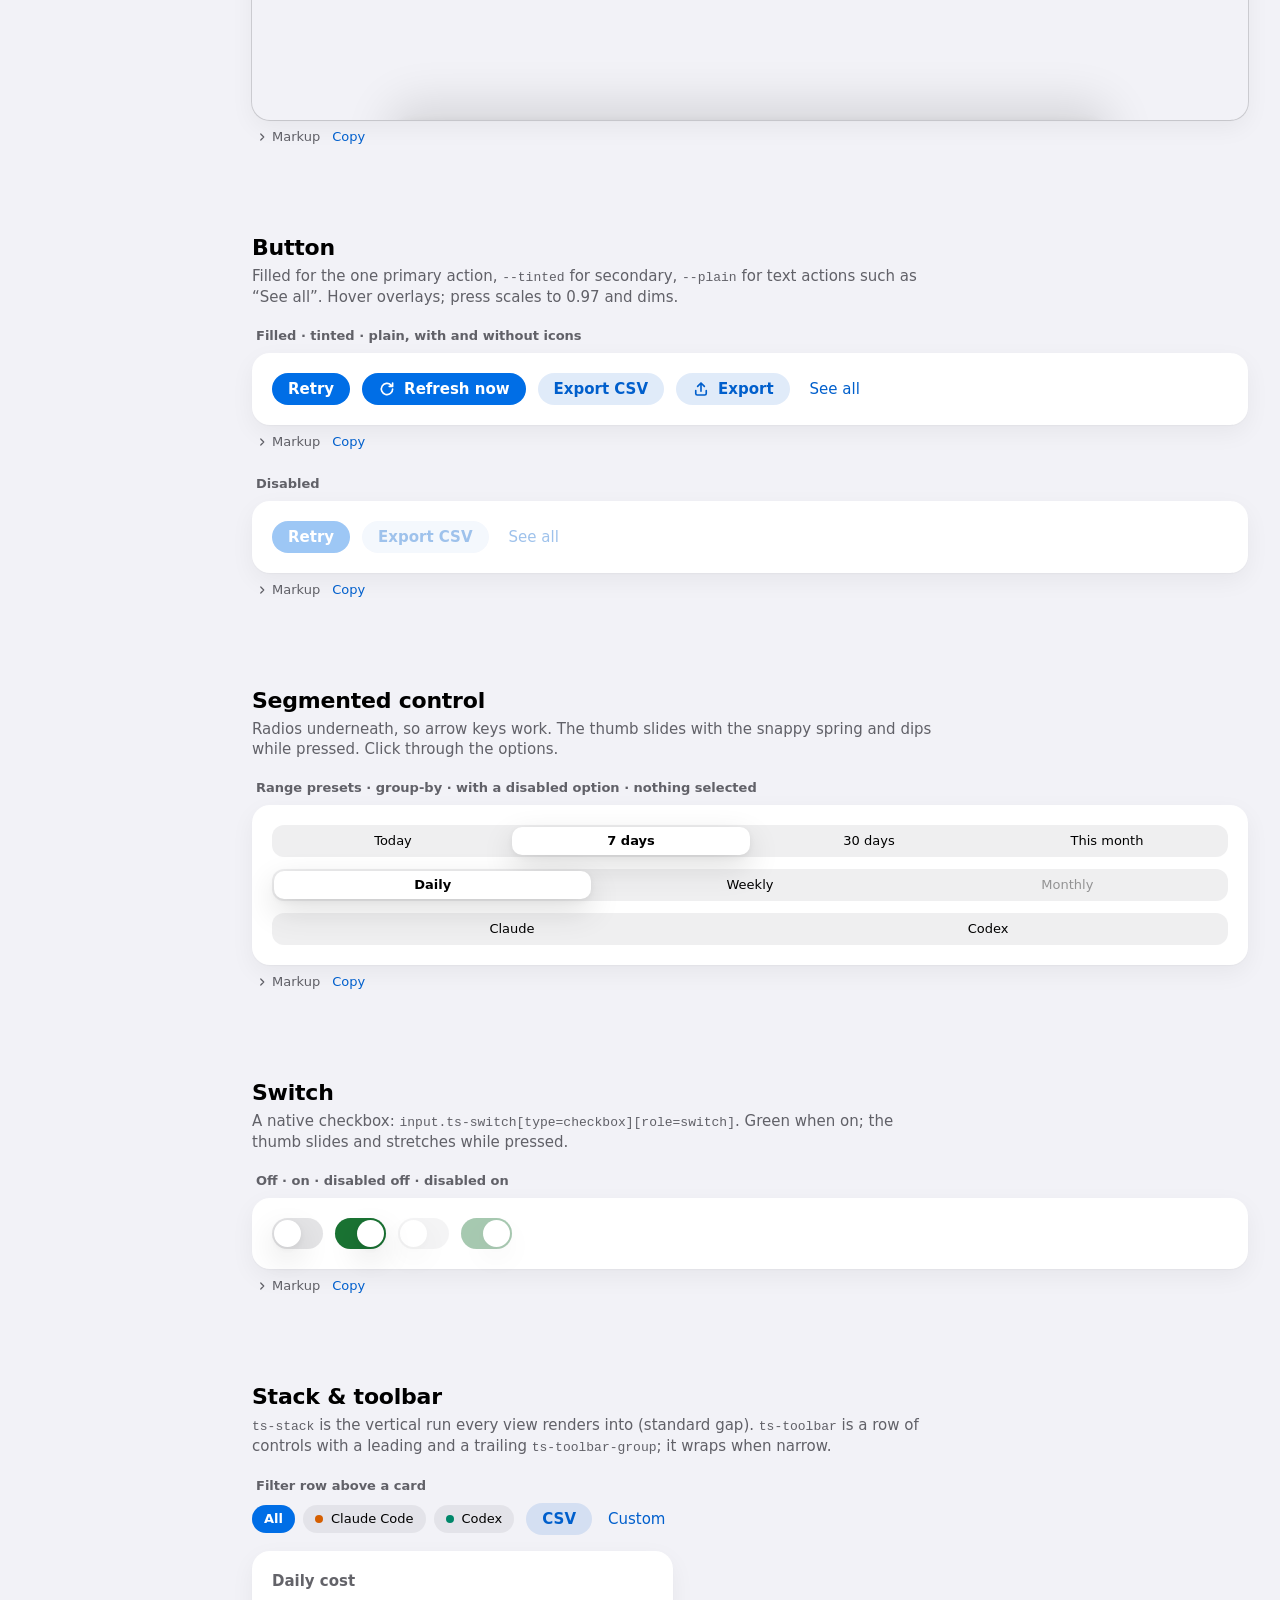
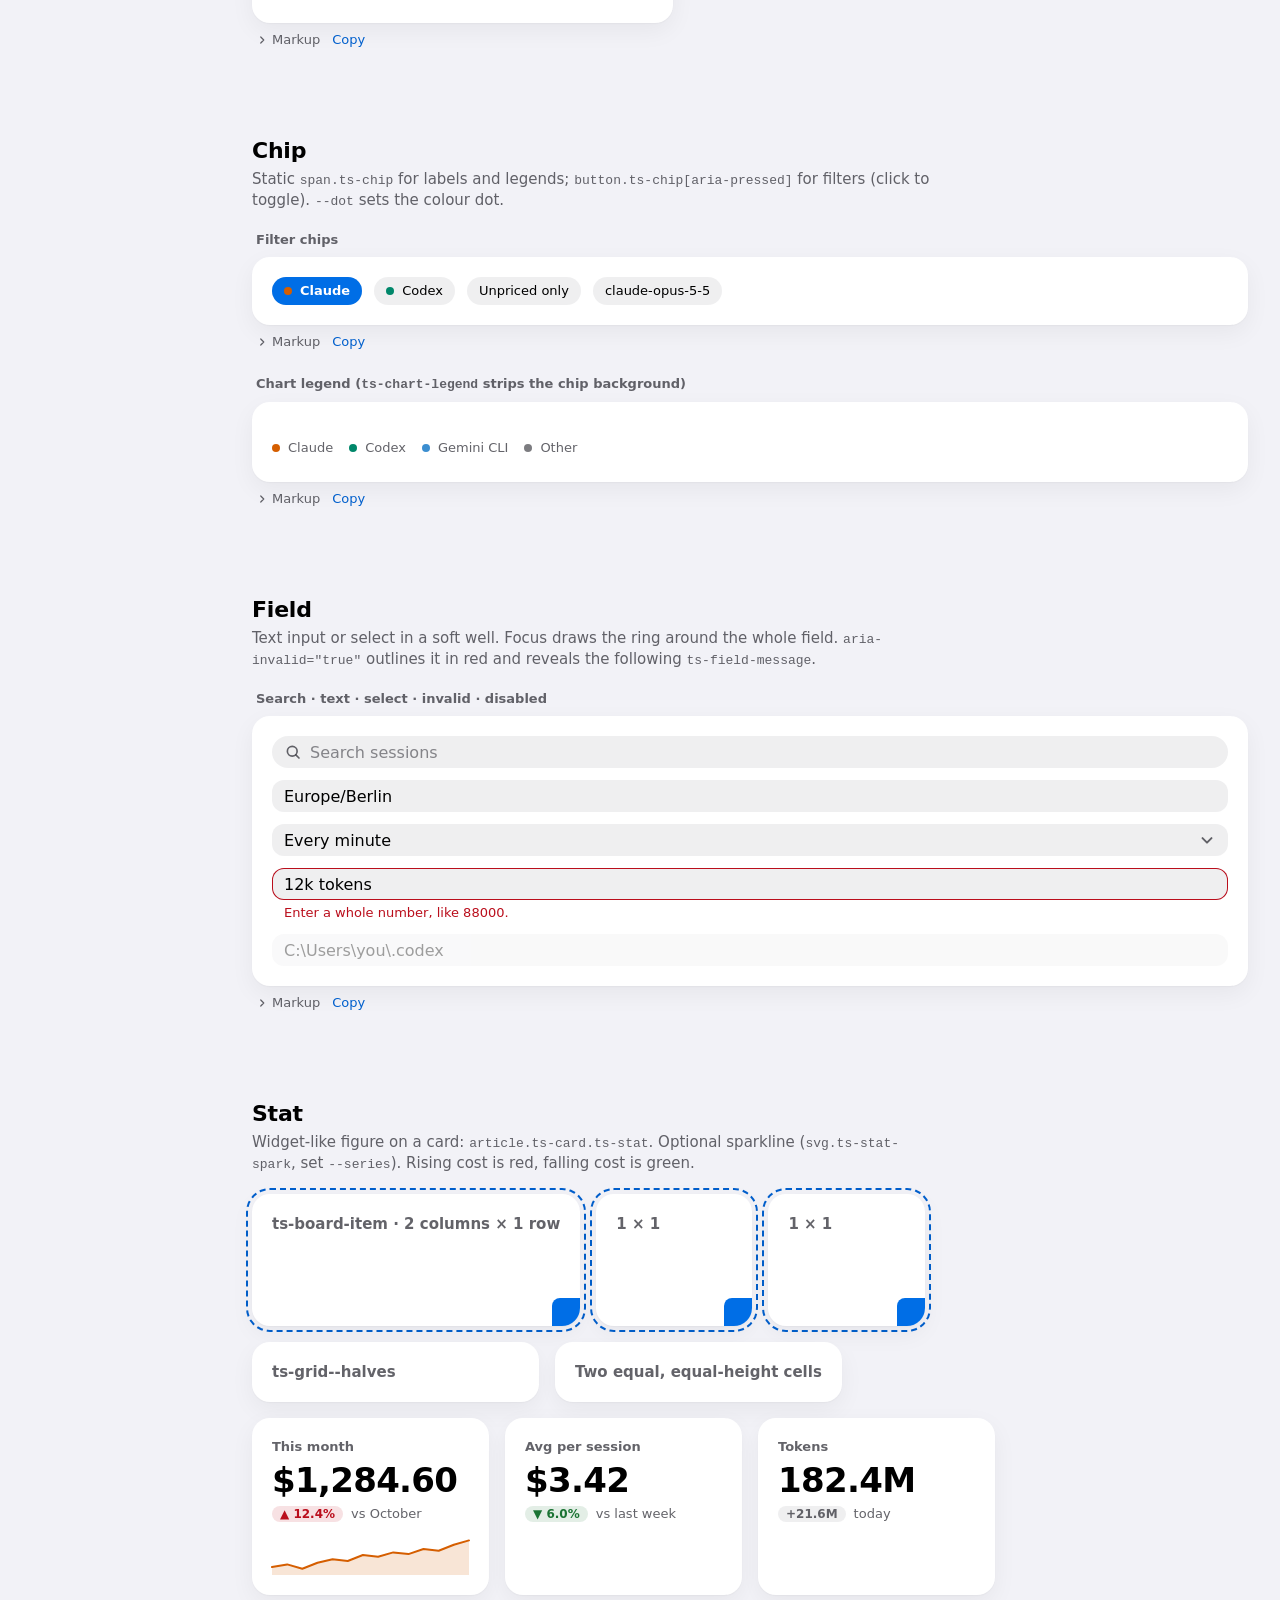
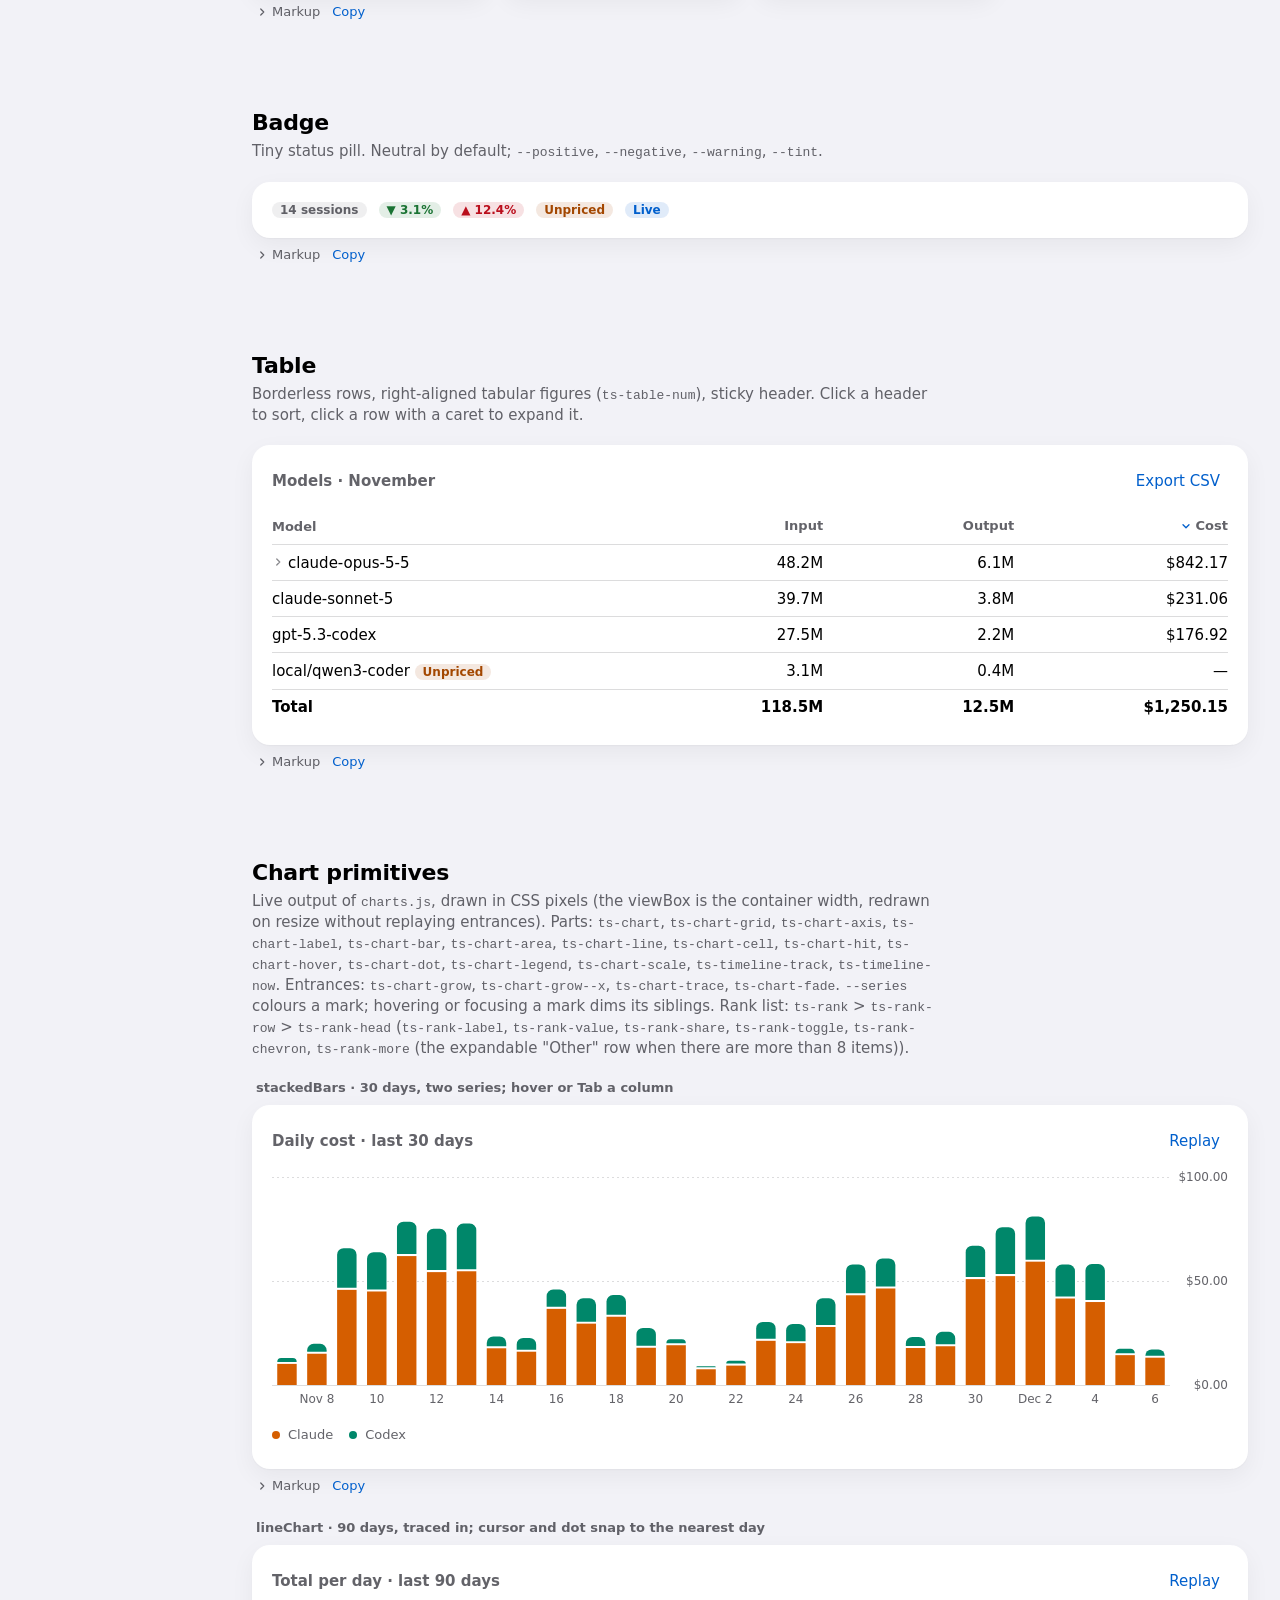
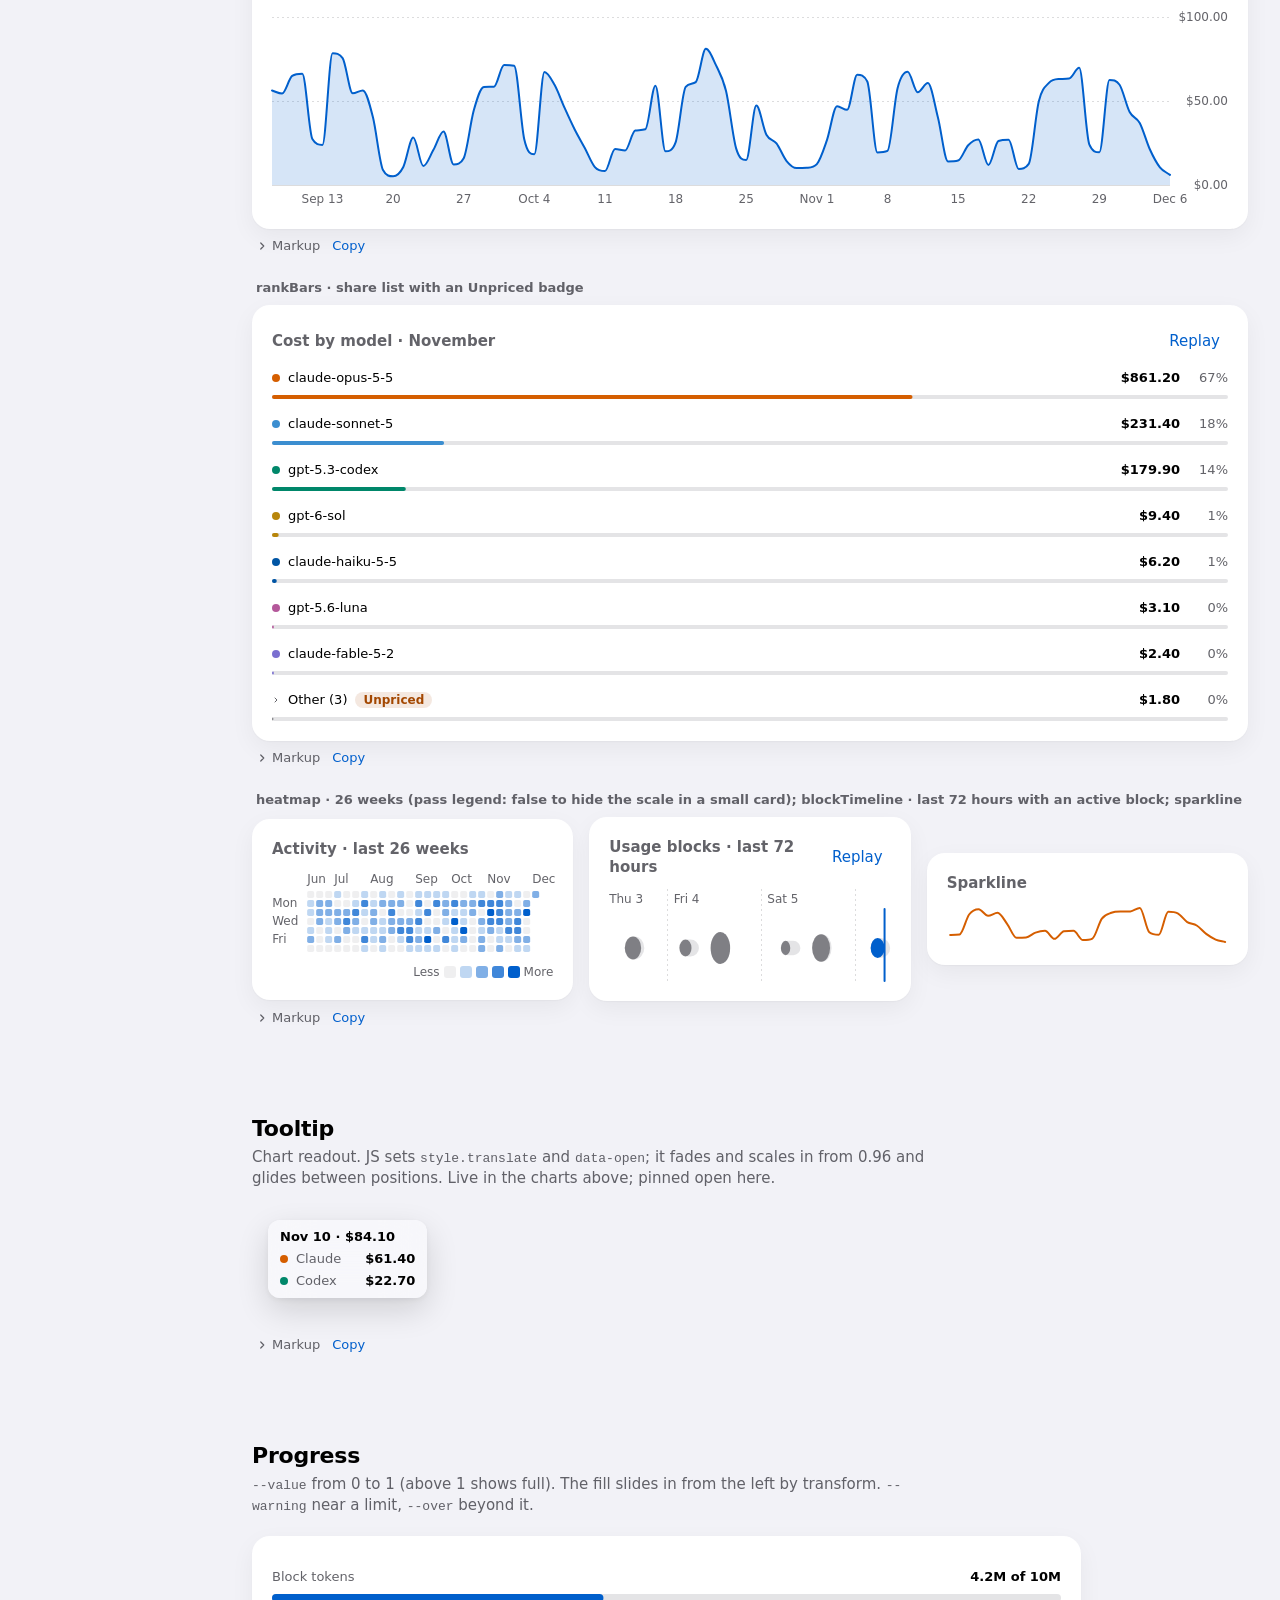
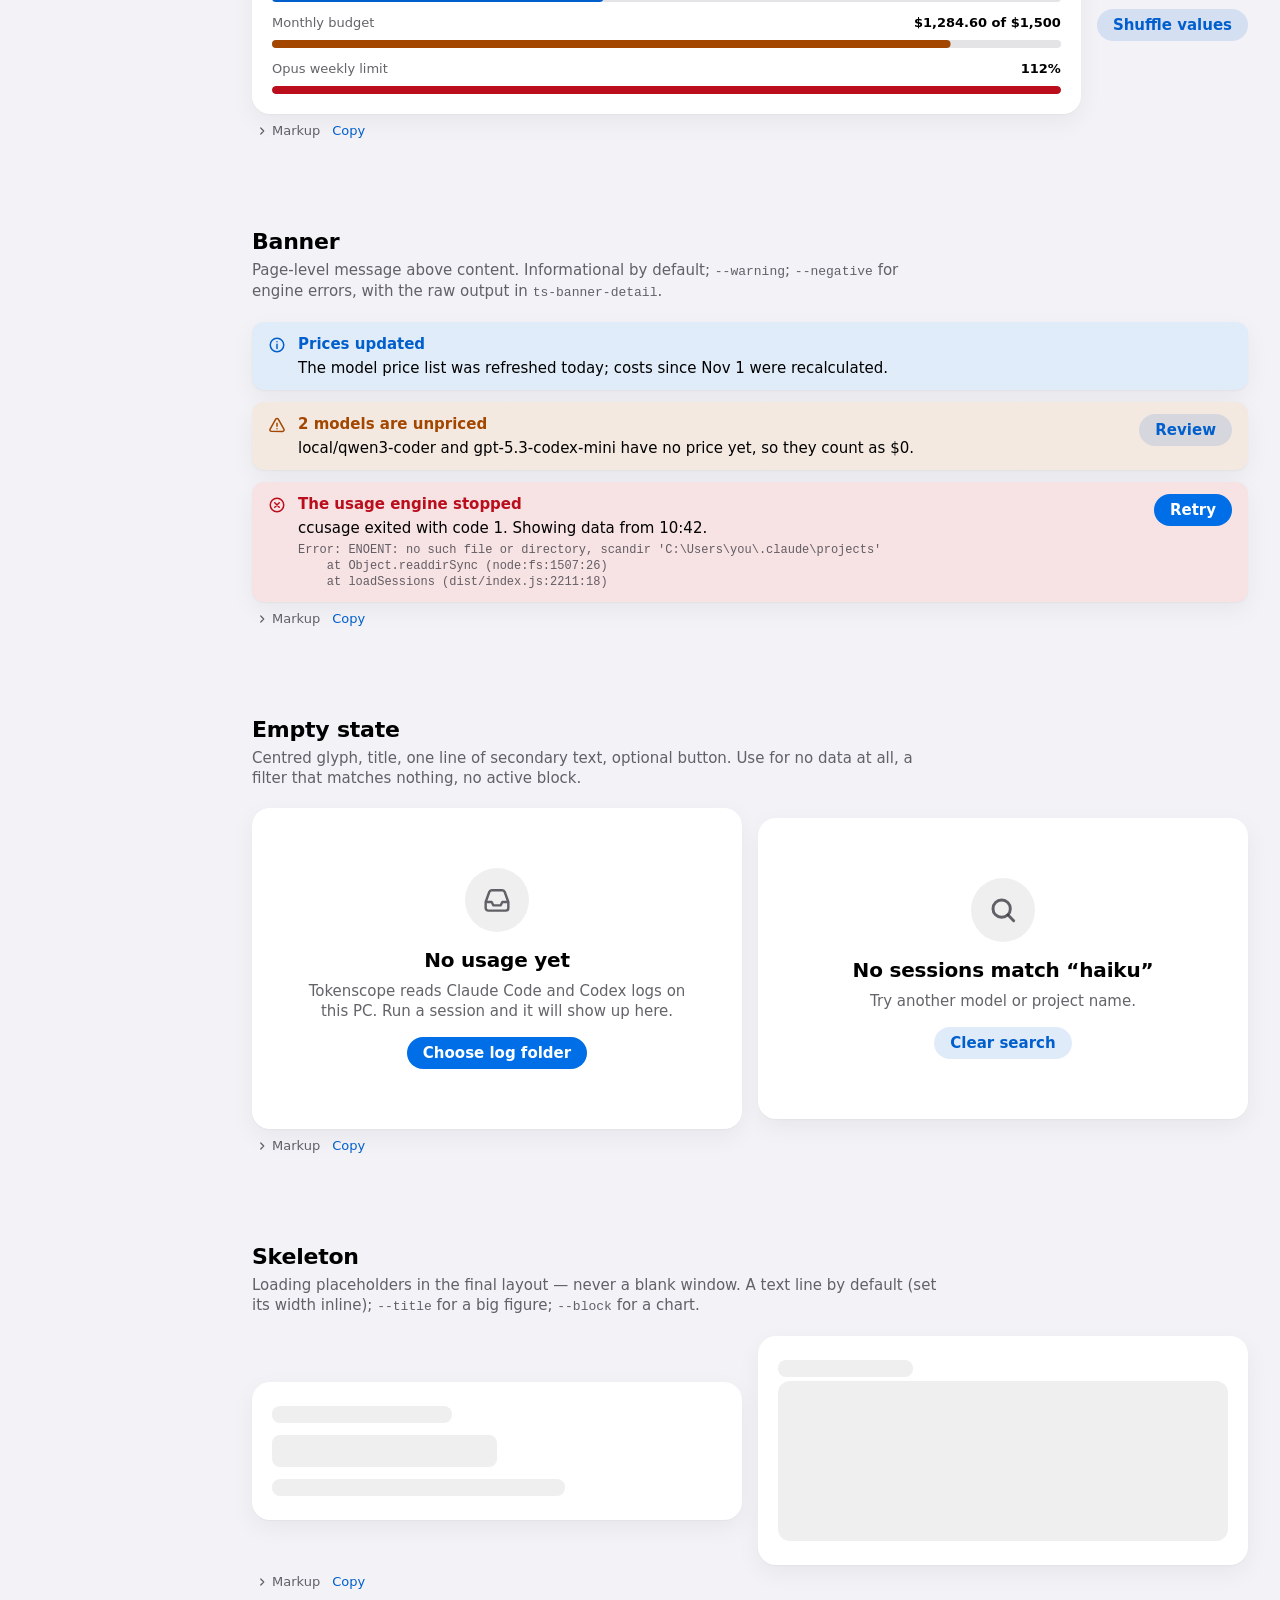
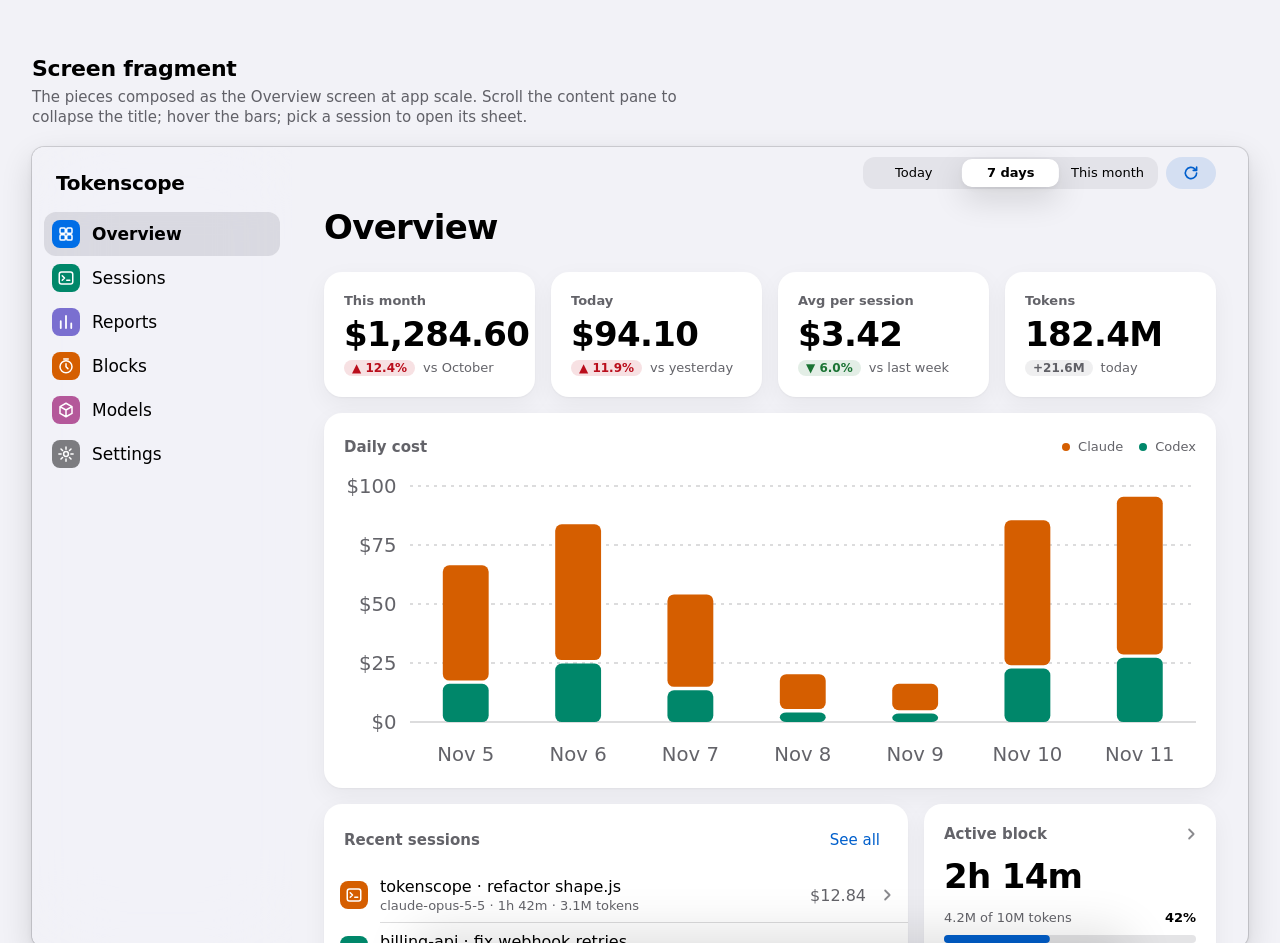
==== commit 36cffabe: "Overview: cards below the stat row sit on a board the user can rearrange and resize; version 1.2.0 C" ====
--- a/src/Tokenscope/ui/design/gallery.html
+++ b/src/Tokenscope/ui/design/gallery.html
@@ -631,6 +631,7 @@
       <p class="g-desc">Widget-like figure on a card: <code>article.ts-card.ts-stat</code>. Optional sparkline (<code>svg.ts-stat-spark</code>, set <code>--series</code>). Rising cost is red, falling cost is green.</p>
       <div class="g-demo">
         <div class="g-stage">
+          <div class="ts-board ts-board--editing"><div class="ts-board-item" style="--w: 2; --h: 1"><article class="ts-card"><h3 class="ts-card-title">ts-board-item · 2 columns × 1 row</h3></article><span class="ts-board-handle" title="Drag to resize"></span></div><div class="ts-board-item" style="--w: 1; --h: 1"><article class="ts-card"><h3 class="ts-card-title">1 × 1</h3></article><span class="ts-board-handle" title="Drag to resize"></span></div><div class="ts-board-item" style="--w: 1; --h: 1"><article class="ts-card"><h3 class="ts-card-title">1 × 1</h3></article><span class="ts-board-handle" title="Drag to resize"></span></div></div>
           <div class="ts-grid ts-grid--halves"><article class="ts-card"><h3 class="ts-card-title">ts-grid--halves</h3></article><article class="ts-card"><h3 class="ts-card-title">Two equal, equal-height cells</h3></article></div>
           <div class="ts-grid ts-grid--stats">
             <article class="ts-card ts-stat">
--- a/src/Tokenscope/ui/design/tokens.css
+++ b/src/Tokenscope/ui/design/tokens.css
@@ -110,6 +110,7 @@
   --size-progress: 8px;          /* progress track thickness */
   --size-dot: 8px;               /* legend / chip colour dot, chart hover dot radius */
   --size-sidebar: 260px;         /* sidebar width */
+  --size-board-row: 132px;       /* one row of a .ts-board; a card is 1 to 6 rows tall */
   --size-topbar: 52px;           /* compact top bar height (sticky offset for table headers) */
   --size-sheet-max: 720px;       /* max width of a sheet panel */
   --size-sheet-height: 85%;      /* max height of a sheet panel, of the content pane */
--- a/src/Tokenscope/ui/design/components.css
+++ b/src/Tokenscope/ui/design/components.css
@@ -252,6 +252,26 @@
 @container (inline-size < 880px) {
   .ts-grid--stats { grid-template-columns: repeat(2, minmax(0, 1fr)); }
   .ts-grid--split, .ts-grid--halves { grid-template-columns: minmax(0, 1fr); }
+}
+
+/* ── Board (ts-board) ────────────────────────────────────────────────────────
+   Purpose: a grid of cards the user can rearrange (Overview). Four equal columns and equal rows
+            (--size-board-row), dense flow, so cards stay aligned whatever their order or size.
+   Anatomy: .ts-board > .ts-board-item (knobs --w columns 1-4, --h rows; set by script) > one card
+            + span.ts-board-handle? (resize corner, only while editing)
+   States: .ts-board--editing (items are draggable and outlined, card contents are inert),
+           .ts-board-item[data-dragging]. Narrow: two columns; wider items are capped at two.
+   A card fills its item; content that does not fit scrolls inside the card. */
+.ts-board { display: grid; grid-template-columns: repeat(4, minmax(0, 1fr)); grid-auto-rows: var(--size-board-row); grid-auto-flow: row dense; gap: var(--space-4); }
+.ts-board-item { --w: 1; --h: 1; position: relative; grid-column: span var(--w); grid-row: span var(--h); min-inline-size: 0; }
+.ts-board-item > .ts-card { block-size: 100%; overflow: auto; }
+.ts-board--editing .ts-board-item { border-radius: var(--radius-lg); outline: var(--size-line) dashed var(--color-tint); outline-offset: var(--space-1); cursor: grab; }
+.ts-board--editing .ts-board-item > .ts-card { pointer-events: none; user-select: none; }
+.ts-board-item[data-dragging] { opacity: var(--opacity-dimmed); }
+.ts-board-handle { position: absolute; inset-block-end: 0; inset-inline-end: 0; inline-size: var(--size-tile); block-size: var(--size-tile); border-radius: var(--radius-sm) 0 var(--radius-lg) 0; background: var(--color-tint-fill); cursor: nwse-resize; touch-action: none; }
+@container (inline-size < 880px) {
+  .ts-board { grid-template-columns: repeat(2, minmax(0, 1fr)); }
+  .ts-board-item { grid-column: span min(var(--w), 2); }
 }
 
 /* ── List ────────────────────────────────────────────────────────────────────
@@ -872,6 +892,7 @@
 .ts-rank-chevron { flex: none; inline-size: var(--size-dot); block-size: var(--size-dot); fill: none; stroke: var(--color-label-2); stroke-width: 3; stroke-linecap: round; stroke-linejoin: round; transition: rotate var(--spring-snappy); }
 .ts-rank-toggle[aria-expanded="true"] .ts-rank-chevron { rotate: 90deg; }
 .ts-rank-more { display: grid; gap: var(--space-3); margin-block-start: var(--space-4); padding-inline-start: var(--space-4); }
+.ts-rank-more[hidden] { display: none; }   /* display: grid above would otherwise beat the hidden attribute */
 
 /* ── Reduced motion ──────────────────────────────────────────────────────────
    Everything collapses to a 120 ms opacity fade: no travel, no scale, no shimmer, no springs. */
